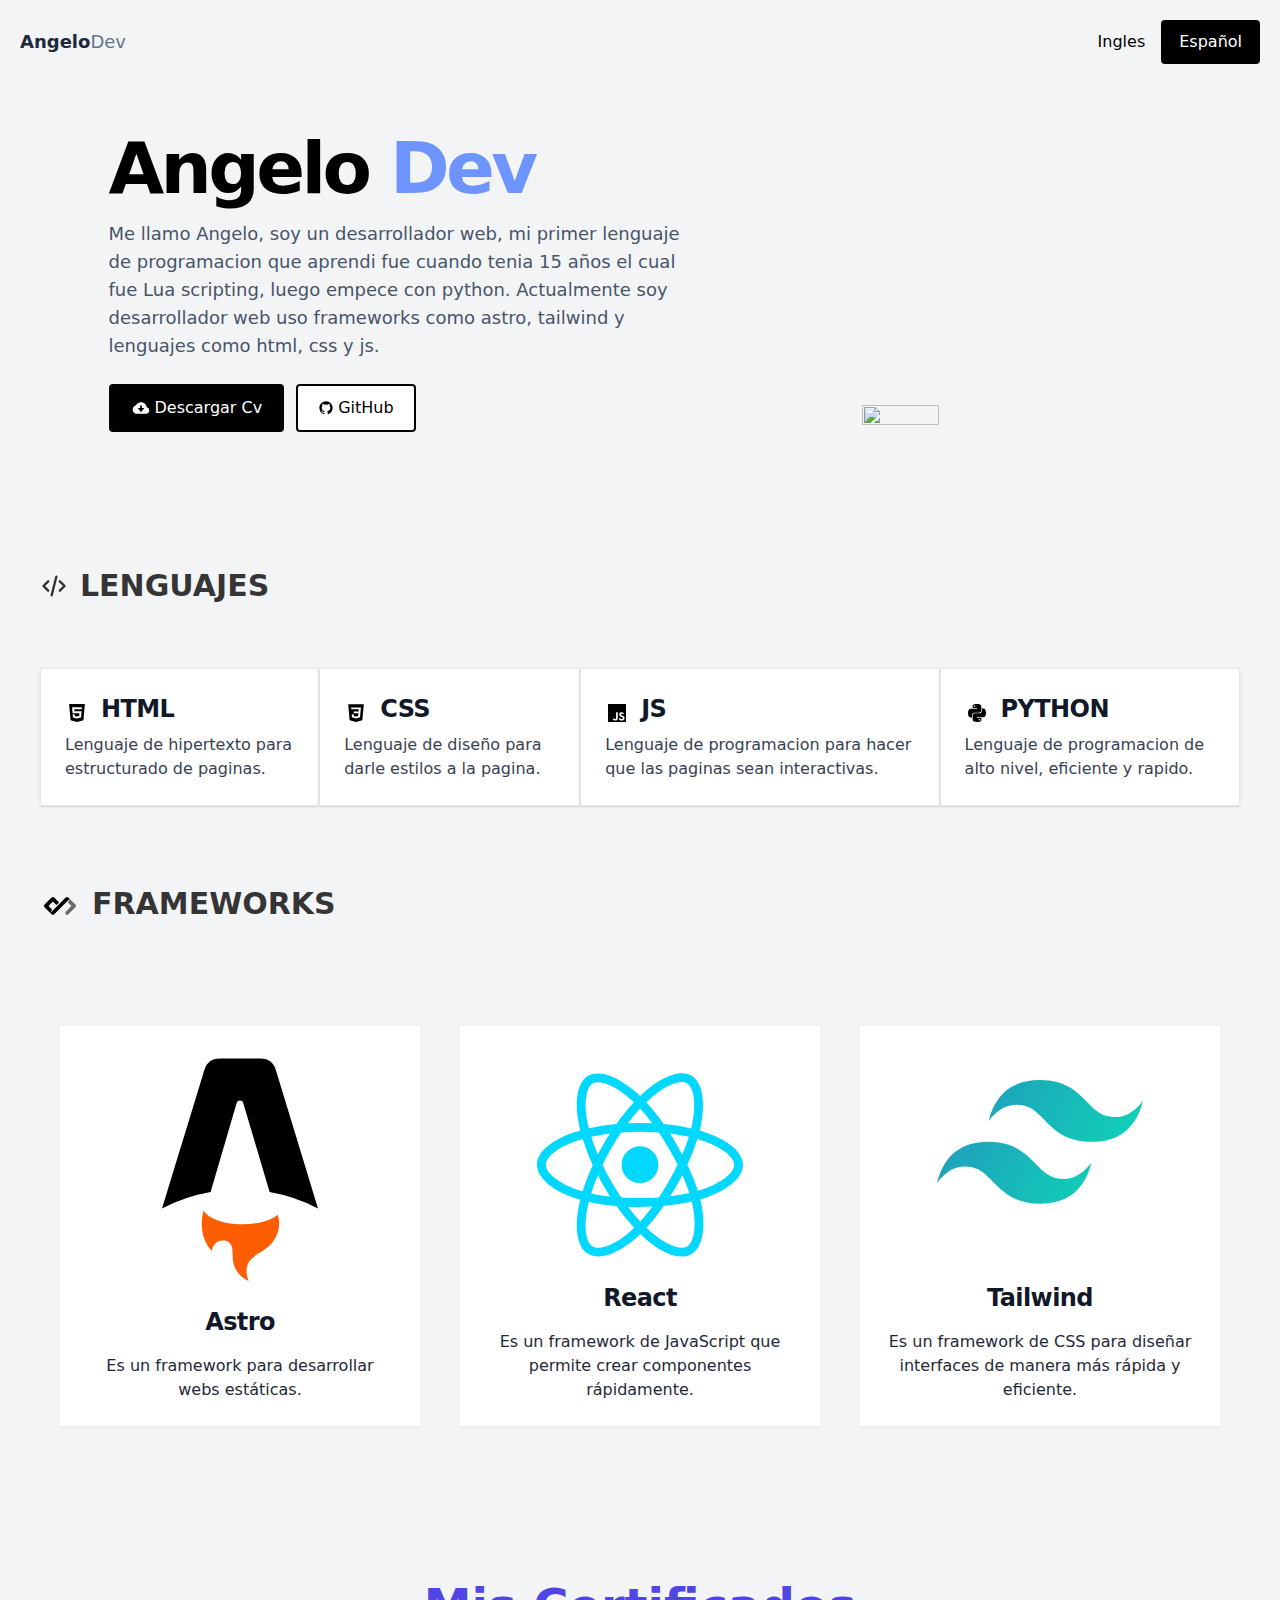
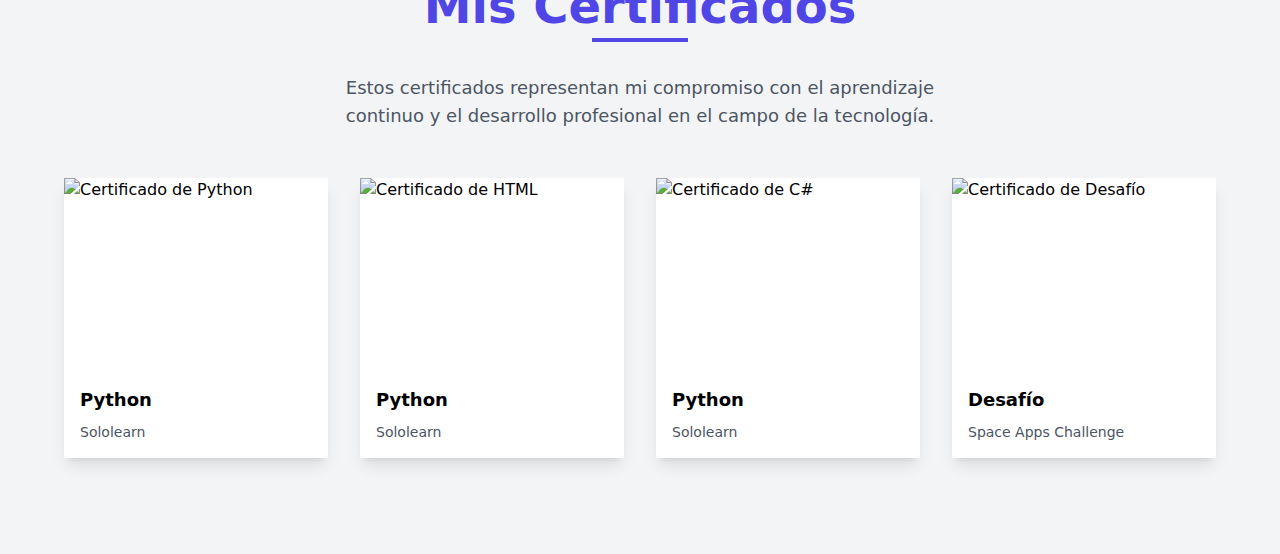
==== index.html @ e4d15ff6 "fix h2" ====
<!DOCTYPE html><html lang="en"> <head><meta charset="UTF-8"><meta name="description" content="Portafolio Angelo dev"><meta name="viewport" content="width=device-width"><link rel="icon" type="image/svg+xml" href="/favicon.svg"><meta name="generator" content="Astro v4.16.13"><title>zzz_angelo</title><link rel="stylesheet" href="/_astro/en.Bie9b49S.css">
<style>h1[data-astro-cid-hfvnk6gg] strong[data-astro-cid-hfvnk6gg]{color:#6e95ff}
</style><script type="module" src="/_astro/hoisted.DKWIymoB.js"></script></head> <body>  <div class="max-w-screen-xl mx-auto px-5"> <header class="flex flex-col lg:flex-row justify-between items-center my-5"> <div class="flex w-full lg:w-auto items-center justify-between"> <a href="/" class="text-lg"> <span class="font-bold text-slate-800">Angelo</span><span class="text-slate-500">Dev</span> </a> <div class="block lg:hidden"> <button id="menu-toggle" aria-label="Toggle Menu"> <svg fill="currentColor" class="w-4 h-4 text-gray-800" width="24" height="24" viewBox="0 0 24 24" xmlns="https://www.w3.org/2000/svg"> <title>Toggle Menu</title> <path class="close-icon hidden" fill-rule="evenodd" clip-rule="evenodd" d="M18.278 16.864a1 1 0 01-1.414 1.414l-4.829-4.828-4.828 4.828a1 1 0 01-1.414-1.414l4.828-4.829-4.828-4.828a1 1 0 011.414-1.414l4.829 4.828 4.828-4.828a1 1 0 111.414 1.414l-4.828 4.829 4.828 4.828z"></path> <path class="open-icon" fill-rule="evenodd" d="M4 5h16a1 1 0 010 2H4a1 1 0 110-2zm0 6h16a1 1 0 010 2H4a1 1 0 010-2zm0 6h16a1 1 0 010 2H4a1 1 0 010-2z"></path> </svg> </button> </div> </div> <div> <div class="hidden lg:flex items-center gap-4"> <a href="/en">Ingles</a> <a href="/" class="rounded text-center transition focus-visible:ring-2 ring-offset-2 ring-gray-200 px-4 py-2 bg-black text-white hover:bg-gray-800 border-2 border-transparent">Español
</a> </div></div> </header> <!-- Menú lateral para móvil --> <div id="sidebar" class="fixed inset-y-0 left-0 w-64 bg-white shadow-lg transform -translate-x-full transition-transform duration-300 ease-in-out lg:hidden"> <div id="sidebar-menu" class="flex flex-col items-center p-4 mt-4 space-y-2"> <!-- Los elementos del menú se generarán dinámicamente aquí --> </div> </div> </div>  <div class="max-w-screen-xl mx-auto px-5" data-astro-cid-hfvnk6gg> <main class="flex flex-wrap justify-around lg:grid-cols-2 place-items-end pt-16 pb-8 md:pt-12 md:pb-24" data-astro-cid-hfvnk6gg> <div data-astro-cid-hfvnk6gg> <h1 class="text-5xl lg:text-6xl xl:text-7xl font-bold lg:tracking-tight xl:tracking-tighter" data-astro-cid-hfvnk6gg>
Angelo <strong data-astro-cid-hfvnk6gg>Dev</strong> </h1> <p class="text-lg mt-4 text-slate-600 max-w-xl" data-astro-cid-hfvnk6gg>
Me llamo Angelo, soy un desarrollador web, mi primer lenguaje
                de programacion que aprendi fue cuando tenia 15 años el cual fue
                Lua scripting, luego empece con python. Actualmente soy desarrollador web uso frameworks como astro, tailwind y lenguajes como html, css y js.
</p> <div class="mt-6 flex flex-col sm:flex-row gap-3" data-astro-cid-hfvnk6gg> <a href="#" target="_blank" rel="noopener" class="rounded text-center transition focus-visible:ring-2 ring-offset-2 ring-gray-200 px-5 py-2.5 bg-black text-white hover:bg-gray-800 border-2 border-transparent flex gap-1 items-center justify-center" data-astro-cid-hfvnk6gg> <svg width="1em" height="1em" viewBox="0 0 24 24" class="text-white w-5 h-5" data-icon="bx:bxs-cloud-download" data-astro-cid-hfvnk6gg> <symbol id="ai:bx:bxs-cloud-download" data-astro-cid-hfvnk6gg><path d="M18.944 11.112C18.507 7.67 15.56 5 12 5C9.244 5 6.85 6.61 5.757 9.149C3.609 9.792 2 11.82 2 14c0 2.657 2.089 4.815 4.708 4.971V19H17.99v-.003L18 19c2.206 0 4-1.794 4-4a4.008 4.008 0 0 0-3.056-3.888zM8 12h3V9h2v3h3l-4 5l-4-5z" fill="currentColor" data-astro-cid-hfvnk6gg></path></symbol><use xlink:href="#ai:bx:bxs-cloud-download" data-astro-cid-hfvnk6gg></use> </svg>
Descargar Cv
</a> <a href="https://github.com/zzzangelo-Y" rel="noopener" target="_blank" class="rounded text-center transition focus-visible:ring-2 ring-offset-2 ring-gray-200 px-5 py-2.5 bg-white border-2 border-black hover:bg-gray-100 text-black flex gap-1 items-center justify-center" data-astro-cid-hfvnk6gg> <svg width="1em" height="1em" viewBox="0 0 24 24" class="text-black w-4 h-4" data-icon="bx:bxl-github" data-astro-cid-hfvnk6gg> <symbol id="ai:bx:bxl-github" data-astro-cid-hfvnk6gg><path fill-rule="evenodd" clip-rule="evenodd" d="M12.026 2c-5.509 0-9.974 4.465-9.974 9.974c0 4.406 2.857 8.145 6.821 9.465c.499.09.679-.217.679-.481c0-.237-.008-.865-.011-1.696c-2.775.602-3.361-1.338-3.361-1.338c-.452-1.152-1.107-1.459-1.107-1.459c-.905-.619.069-.605.069-.605c1.002.07 1.527 1.028 1.527 1.028c.89 1.524 2.336 1.084 2.902.829c.091-.645.351-1.085.635-1.334c-2.214-.251-4.542-1.107-4.542-4.93c0-1.087.389-1.979 1.024-2.675c-.101-.253-.446-1.268.099-2.64c0 0 .837-.269 2.742 1.021a9.582 9.582 0 0 1 2.496-.336a9.554 9.554 0 0 1 2.496.336c1.906-1.291 2.742-1.021 2.742-1.021c.545 1.372.203 2.387.099 2.64c.64.696 1.024 1.587 1.024 2.675c0 3.833-2.33 4.675-4.552 4.922c.355.308.675.916.675 1.846c0 1.334-.012 2.41-.012 2.737c0 .267.178.577.687.479C19.146 20.115 22 16.379 22 11.974C22 6.465 17.535 2 12.026 2z" fill="currentColor" data-astro-cid-hfvnk6gg></path></symbol><use xlink:href="#ai:bx:bxl-github" data-astro-cid-hfvnk6gg></use> </svg>
GitHub
</a> </div> </div> <img class=" w-1/4 h-1/4 max-sm:w-auto max-md:w-auto" src="https://zzzangelo-y.github.io/imagenes/programador.png" alt=""> </main> </div> <div class="flex flex-col max-sm:text-center"> <h2 class="flex m-10 max-sm:m-9 items-center mb-6 text-3xl font-semibold gap-x-3 text-black/80 dark:text-white undefined"> <svg class="size-7" xmlns="http://www.w3.org/2000/svg" width="24" height="24" viewBox="0 0 24 24" stroke-width="2" stroke="currentColor" fill="none" stroke-linecap="round" stroke-linejoin="round"><path stroke="none" d="M0 0h24v24H0z" fill="none"></path><path d="M7 8l-4 4l4 4"></path><path d="M17 8l4 4l-4 4"></path><path d="M14 4l-4 16"></path></svg>
LENGUAJES
</h2> <div class="flex m-10 max-sm:flex-col"> <div class="block max-w-md p-6 bg-white border border-gray-200 rounded-lg shadow hover:bg-gray-100 dark:bg-gray-800 dark:border-gray-700 dark:hover:bg-gray-700"> <div class="flex items-center gap-3 max-sm:justify-center max-sm:gap-0"> <svg xmlns="http://www.w3.org/2000/svg" width="24" height="24" viewBox="0 0 24 24" style="fill: rgba(0, 0, 0, 1);transform: ;msFilter:;"><path d="M4.136 3.012h15.729l-1.431 16.15-6.451 1.826-6.414-1.826-1.433-16.15zm5.266 7.302-.173-2.035 7.533.002.173-1.963-9.87-.002.522 5.998h6.835l-.243 2.566-2.179.602-2.214-.605-.141-1.58H7.691l.247 3.123L12 17.506l4.028-1.08.558-6.111H9.402v-.001z"></path></svg> <h5 class="mb-2 text-2xl font-bold tracking-tight text-gray-900 dark:text-white">
HTML
</h5> </div> <p class="font-normal text-gray-700 dark:text-gray-400">
Lenguaje de hipertexto para estructurado de paginas.
</p> </div> <div class="block max-w-sm p-6 bg-white border border-gray-200 rounded-lg shadow hover:bg-gray-100 dark:bg-gray-800 dark:border-gray-700 dark:hover:bg-gray-700"> <div class="flex items-center gap-3 max-sm:justify-center max-sm:gap-0"> <svg xmlns="http://www.w3.org/2000/svg" width="24" height="24" viewBox="0 0 24 24" style="fill: rgba(0, 0, 0, 1);transform: ;msFilter:;"><path d="M4.192 3.143h15.615l-1.42 16.034-6.404 1.812-6.369-1.813L4.192 3.143zM16.9 6.424l-9.8-.002.158 1.949 7.529.002-.189 2.02H9.66l.179 1.913h4.597l-.272 2.62-2.164.598-2.197-.603-.141-1.569h-1.94l.216 2.867L12 17.484l3.995-1.137.905-9.923z"></path></svg> <h5 class="mb-2 text-2xl font-bold tracking-tight text-gray-900 dark:text-white">
CSS
</h5> </div> <p class="font-normal text-gray-700 dark:text-gray-400">
Lenguaje de diseño para darle estilos a la pagina.
</p> </div> <div class="block max-w-sm p-6 bg-white border border-gray-200 rounded-lg shadow hover:bg-gray-100 dark:bg-gray-800 dark:border-gray-700 dark:hover:bg-gray-700"> <div class="flex items-center gap-3 max-sm:justify-center max-sm:gap-0"> <svg xmlns="http://www.w3.org/2000/svg" width="24" height="24" viewBox="0 0 24 24" style="fill: rgba(0, 0, 0, 1);transform: ;msFilter:;"><path d="M3 3h18v18H3V3zm16.525 13.707c-.131-.821-.666-1.511-2.252-2.155-.552-.259-1.165-.438-1.349-.854-.068-.248-.078-.382-.034-.529.113-.484.687-.629 1.137-.495.293.09.563.315.732.676.775-.507.775-.507 1.316-.844-.203-.314-.304-.451-.439-.586-.473-.528-1.103-.798-2.126-.775l-.528.067c-.507.124-.991.395-1.283.754-.855.968-.608 2.655.427 3.354 1.023.765 2.521.933 2.712 1.653.18.878-.652 1.159-1.475 1.058-.607-.136-.945-.439-1.316-1.002l-1.372.788c.157.359.337.517.607.832 1.305 1.316 4.568 1.249 5.153-.754.021-.067.18-.528.056-1.237l.034.049zm-6.737-5.434h-1.686c0 1.453-.007 2.898-.007 4.354 0 .924.047 1.772-.104 2.033-.247.517-.886.451-1.175.359-.297-.146-.448-.349-.623-.641-.047-.078-.082-.146-.095-.146l-1.368.844c.229.473.563.879.994 1.137.641.383 1.502.507 2.404.305.588-.17 1.095-.519 1.358-1.059.384-.697.302-1.553.299-2.509.008-1.541 0-3.083 0-4.635l.003-.042z"></path></svg> <h5 class="mb-2 text-2xl font-bold tracking-tight text-gray-900 dark:text-white">
JS
</h5> </div> <p class="font-normal text-gray-700 dark:text-gray-400">
Lenguaje de programacion para hacer que las paginas sean
                interactivas.
</p> </div> <div class="block max-w-sm p-6 bg-white border border-gray-200 rounded-lg shadow hover:bg-gray-100 dark:bg-gray-800 dark:border-gray-700 dark:hover:bg-gray-700"> <div class="flex items-center gap-3 max-sm:justify-center max-sm:gap-0"> <svg xmlns="http://www.w3.org/2000/svg" width="24" height="24" viewBox="0 0 24 24" style="fill: rgba(0, 0, 0, 1);transform: ;msFilter:;"><path d="M9.585 11.692h4.328s2.432.039 2.432-2.35V5.391S16.714 3 11.936 3C7.362 3 7.647 4.983 7.647 4.983l.006 2.055h4.363v.617H5.92s-2.927-.332-2.927 4.282 2.555 4.45 2.555 4.45h1.524v-2.141s-.083-2.554 2.513-2.554zm-.056-5.74a.784.784 0 1 1 0-1.57.784.784 0 1 1 0 1.57z"></path><path d="M18.452 7.532h-1.524v2.141s.083 2.554-2.513 2.554h-4.328s-2.432-.04-2.432 2.35v3.951s-.369 2.391 4.409 2.391c4.573 0 4.288-1.983 4.288-1.983l-.006-2.054h-4.363v-.617h6.097s2.927.332 2.927-4.282-2.555-4.451-2.555-4.451zm-3.981 10.436a.784.784 0 1 1 0 1.57.784.784 0 1 1 0-1.57z"></path></svg> <h5 class="mb-2 text-2xl font-bold tracking-tight text-gray-900 dark:text-white">
PYTHON
</h5> </div> <p class="font-normal text-gray-700 dark:text-gray-400">
Lenguaje de programacion de alto nivel, eficiente y rapido.
</p> </div> </div> </div> <h2 class="flex m-10 max-sm:m-3 text-3xl font-semibold gap-x-3 text-black/80 dark:text-white undefined"> <svg xmlns="http://www.w3.org/2000/svg" width="40" height="40" viewBox="0 0 40 40"><g fill="#000" fill-rule="evenodd"><path d="m31.48 19.944-3.533-3.533 1.765-3.531 5.74 5.74a1.873 1.873 0 0 1 0 2.648l-7.065 7.064a1.873 1.873 0 0 1-2.648-2.648l5.74-5.74Z" opacity=".56"></path><path d="M25.74 11.548a1.873 1.873 0 0 1 2.649 0l1.324 1.325-15.452 15.452a1.873 1.873 0 0 1-2.649 0l-1.324-1.324L25.74 11.548Zm-6.622 4.857-2.65 2.649-3.532-3.533-4.415 4.416 3.532 3.532-1.765 3.532-5.74-5.74a1.873 1.873 0 0 1 0-2.648l7.064-7.064a1.873 1.873 0 0 1 2.65 0l4.856 4.856Z"></path></g></svg>
FRAMEWORKS
</h2> <div class="flex p-10 max-sm:flex-col max-sm:w-full items-center"> <article class="flex flex-col items-center justify-between p-6 m-5 bg-white rounded-lg shadow-sm h-[400px] w-full"> <div class="flex items-center justify-center h-68"> <!-- Fixed height container for SVG --> <a href="/01-inicio" class="group hover:scale-110 transition duration-300"> <svg viewBox="0 0 256 366" xmlns="http://www.w3.org/2000/svg" width="156" height="240" preserveAspectRatio="xMidYMid"><path fill="#000" d="M182.022 9.147c2.982 3.702 4.502 8.697 7.543 18.687L256 246.074a276.467 276.467 0 0 0-79.426-26.891L133.318 73.008a5.63 5.63 0 0 0-10.802.017L79.784 219.11A276.453 276.453 0 0 0 0 246.04L66.76 27.783c3.051-9.972 4.577-14.959 7.559-18.654a24.541 24.541 0 0 1 9.946-7.358C88.67 0 93.885 0 104.314 0h47.683c10.443 0 15.664 0 20.074 1.774a24.545 24.545 0 0 1 9.95 7.373Z"></path><path fill="#FF5D01" d="M189.972 256.46c-10.952 9.364-32.812 15.751-57.992 15.751-30.904 0-56.807-9.621-63.68-22.56-2.458 7.415-3.009 15.903-3.009 21.324 0 0-1.619 26.623 16.898 45.14 0-9.615 7.795-17.41 17.41-17.41 16.48 0 16.46 14.378 16.446 26.043l-.001 1.041c0 17.705 10.82 32.883 26.21 39.28a35.685 35.685 0 0 1-3.588-15.647c0-16.886 9.913-23.173 21.435-30.48 9.167-5.814 19.353-12.274 26.372-25.232a47.588 47.588 0 0 0 5.742-22.735c0-5.06-.786-9.938-2.243-14.516Z"></path></svg> </a> </div> <div class="w-full text-center space-y-4"> <!-- Text content with consistent spacing --> <h2 class="text-2xl font-bold tracking-tight text-gray-900"> <a href="/01-inicio" class="hover:text-sky-500 transition duration-300"> Astro </a> </h2> <p class="text-base font-light text-gray-800 line-clamp-3"> <!-- Limit lines of text --> Es un framework para desarrollar webs estáticas. </p> </div> </article> <article class="flex flex-col items-center justify-between p-6 m-5 bg-white rounded-lg shadow-sm h-[400px] w-full"> <div class="flex items-center justify-center h-68"> <!-- Fixed height container for SVG --> <a href="/01-inicio" class="group hover:scale-110 transition duration-300"> <svg viewBox="0 0 256 228" width="206" height="230" xmlns="http://www.w3.org/2000/svg" preserveAspectRatio="xMidYMid"><path d="M210.483 73.824a171.49 171.49 0 0 0-8.24-2.597c.465-1.9.893-3.777 1.273-5.621 6.238-30.281 2.16-54.676-11.769-62.708-13.355-7.7-35.196.329-57.254 19.526a171.23 171.23 0 0 0-6.375 5.848 155.866 155.866 0 0 0-4.241-3.917C100.759 3.829 77.587-4.822 63.673 3.233 50.33 10.957 46.379 33.89 51.995 62.588a170.974 170.974 0 0 0 1.892 8.48c-3.28.932-6.445 1.924-9.474 2.98C17.309 83.498 0 98.307 0 113.668c0 15.865 18.582 31.778 46.812 41.427a145.52 145.52 0 0 0 6.921 2.165 167.467 167.467 0 0 0-2.01 9.138c-5.354 28.2-1.173 50.591 12.134 58.266 13.744 7.926 36.812-.22 59.273-19.855a145.567 145.567 0 0 0 5.342-4.923 168.064 168.064 0 0 0 6.92 6.314c21.758 18.722 43.246 26.282 56.54 18.586 13.731-7.949 18.194-32.003 12.4-61.268a145.016 145.016 0 0 0-1.535-6.842c1.62-.48 3.21-.974 4.76-1.488 29.348-9.723 48.443-25.443 48.443-41.52 0-15.417-17.868-30.326-45.517-39.844Zm-6.365 70.984c-1.4.463-2.836.91-4.3 1.345-3.24-10.257-7.612-21.163-12.963-32.432 5.106-11 9.31-21.767 12.459-31.957 2.619.758 5.16 1.557 7.61 2.4 23.69 8.156 38.14 20.213 38.14 29.504 0 9.896-15.606 22.743-40.946 31.14Zm-10.514 20.834c2.562 12.94 2.927 24.64 1.23 33.787-1.524 8.219-4.59 13.698-8.382 15.893-8.067 4.67-25.32-1.4-43.927-17.412a156.726 156.726 0 0 1-6.437-5.87c7.214-7.889 14.423-17.06 21.459-27.246 12.376-1.098 24.068-2.894 34.671-5.345.522 2.107.986 4.173 1.386 6.193ZM87.276 214.515c-7.882 2.783-14.16 2.863-17.955.675-8.075-4.657-11.432-22.636-6.853-46.752a156.923 156.923 0 0 1 1.869-8.499c10.486 2.32 22.093 3.988 34.498 4.994 7.084 9.967 14.501 19.128 21.976 27.15a134.668 134.668 0 0 1-4.877 4.492c-9.933 8.682-19.886 14.842-28.658 17.94ZM50.35 144.747c-12.483-4.267-22.792-9.812-29.858-15.863-6.35-5.437-9.555-10.836-9.555-15.216 0-9.322 13.897-21.212 37.076-29.293 2.813-.98 5.757-1.905 8.812-2.773 3.204 10.42 7.406 21.315 12.477 32.332-5.137 11.18-9.399 22.249-12.634 32.792a134.718 134.718 0 0 1-6.318-1.979Zm12.378-84.26c-4.811-24.587-1.616-43.134 6.425-47.789 8.564-4.958 27.502 2.111 47.463 19.835a144.318 144.318 0 0 1 3.841 3.545c-7.438 7.987-14.787 17.08-21.808 26.988-12.04 1.116-23.565 2.908-34.161 5.309a160.342 160.342 0 0 1-1.76-7.887Zm110.427 27.268a347.8 347.8 0 0 0-7.785-12.803c8.168 1.033 15.994 2.404 23.343 4.08-2.206 7.072-4.956 14.465-8.193 22.045a381.151 381.151 0 0 0-7.365-13.322Zm-45.032-43.861c5.044 5.465 10.096 11.566 15.065 18.186a322.04 322.04 0 0 0-30.257-.006c4.974-6.559 10.069-12.652 15.192-18.18ZM82.802 87.83a323.167 323.167 0 0 0-7.227 13.238c-3.184-7.553-5.909-14.98-8.134-22.152 7.304-1.634 15.093-2.97 23.209-3.984a321.524 321.524 0 0 0-7.848 12.897Zm8.081 65.352c-8.385-.936-16.291-2.203-23.593-3.793 2.26-7.3 5.045-14.885 8.298-22.6a321.187 321.187 0 0 0 7.257 13.246c2.594 4.48 5.28 8.868 8.038 13.147Zm37.542 31.03c-5.184-5.592-10.354-11.779-15.403-18.433 4.902.192 9.899.29 14.978.29 5.218 0 10.376-.117 15.453-.343-4.985 6.774-10.018 12.97-15.028 18.486Zm52.198-57.817c3.422 7.8 6.306 15.345 8.596 22.52-7.422 1.694-15.436 3.058-23.88 4.071a382.417 382.417 0 0 0 7.859-13.026 347.403 347.403 0 0 0 7.425-13.565Zm-16.898 8.101a358.557 358.557 0 0 1-12.281 19.815 329.4 329.4 0 0 1-23.444.823c-7.967 0-15.716-.248-23.178-.732a310.202 310.202 0 0 1-12.513-19.846h.001a307.41 307.41 0 0 1-10.923-20.627 310.278 310.278 0 0 1 10.89-20.637l-.001.001a307.318 307.318 0 0 1 12.413-19.761c7.613-.576 15.42-.876 23.31-.876H128c7.926 0 15.743.303 23.354.883a329.357 329.357 0 0 1 12.335 19.695 358.489 358.489 0 0 1 11.036 20.54 329.472 329.472 0 0 1-11 20.722Zm22.56-122.124c8.572 4.944 11.906 24.881 6.52 51.026-.344 1.668-.73 3.367-1.15 5.09-10.622-2.452-22.155-4.275-34.23-5.408-7.034-10.017-14.323-19.124-21.64-27.008a160.789 160.789 0 0 1 5.888-5.4c18.9-16.447 36.564-22.941 44.612-18.3ZM128 90.808c12.625 0 22.86 10.235 22.86 22.86s-10.235 22.86-22.86 22.86-22.86-10.235-22.86-22.86 10.235-22.86 22.86-22.86Z" fill="#00D8FF"></path></svg> </a> </div> <div class="w-full text-center space-y-4"> <!-- Text content with consistent spacing --> <h2 class="text-2xl font-bold tracking-tight text-gray-900"> <a href="/01-inicio" class="hover:text-sky-500 transition duration-300"> React </a> </h2> <p class="text-base font-light text-gray-800 line-clamp-3"> <!-- Limit lines of text --> Es un framework de JavaScript que permite crear componentes rápidamente. </p> </div> </article> <article class="flex flex-col items-center justify-between p-6 m-5 bg-white rounded-lg shadow-sm h-[400px] w-full"> <div class="flex items-center justify-center h-68"> <!-- Fixed height container for SVG --> <a href="/01-inicio" class="group hover:scale-110 transition duration-300"> <svg viewBox="0 0 256 154" width="206" height="184" xmlns="http://www.w3.org/2000/svg" preserveAspectRatio="xMidYMid"> <defs><linearGradient x1="-2.778%" y1="32%" x2="100%" y2="67.556%" id="gradient"> <stop stop-color="#2298BD" offset="0%"></stop> <stop stop-color="#0ED7B5" offset="100%"></stop> </linearGradient></defs> <path d="M128 0C93.867 0 72.533 17.067 64 51.2 76.8 34.133 91.733 27.733 108.8 32c9.737 2.434 16.697 9.499 24.401 17.318C145.751 62.057 160.275 76.8 192 76.8c34.133 0 55.467-17.067 64-51.2-12.8 17.067-27.733 23.467-44.8 19.2-9.737-2.434-16.697-9.499-24.401-17.318C174.249 14.743 159.725 0 128 0ZM64 76.8C29.867 76.8 8.533 93.867 0 128c12.8-17.067 27.733-23.467 44.8-19.2 9.737 2.434 16.697 9.499 24.401 17.318C81.751 138.857 96.275 153.6 128 153.6c34.133 0 55.467-17.067 64-51.2-12.8 17.067-27.733 23.467-44.8 19.2-9.737-2.434-16.697-9.499-24.401-17.318C110.249 91.543 95.725 76.8 64 76.8Z" fill="url(#gradient)"></path></svg> </a> </div> <div class="w-full text-center space-y-4"> <!-- Text content with consistent spacing --> <h2 class="text-2xl font-bold tracking-tight text-gray-900"> <a href="/01-inicio" class="hover:text-sky-500 transition duration-300"> Tailwind </a> </h2> <p class="text-base font-light text-gray-800 line-clamp-3"> <!-- Limit lines of text --> Es un framework de CSS para diseñar interfaces de manera más rápida y eficiente. </p> </div> </article> </div> <html lang="es"> <head><meta charset="UTF-8"><meta name="viewport" content="width=device-width, initial-scale=1.0"><title>Mis Certificados</title></head> <body class="bg-gray-100"> <section class="py-16 md:py-24" id="portfolio"> <div class="container mx-auto px-4"> <h2 class="text-center font-bold text-4xl text-indigo-600 sm:text-5xl mb-2">
Mis Certificados
</h2> <div class="w-24 h-1 bg-indigo-600 mx-auto mb-8"></div> <p class="text-center text-lg text-gray-600 max-w-2xl mx-auto mb-12">
Estos certificados representan mi compromiso con el aprendizaje continuo y el desarrollo profesional en el campo de la tecnología.
</p> <div class="grid grid-cols-1 sm:grid-cols-2 lg:grid-cols-4 gap-8 max-w-6xl mx-auto"> <div class="bg-white rounded-lg shadow-lg overflow-hidden transform transition duration-300 hover:scale-105 hover:shadow-xl"> <img src="https://api2.sololearn.com/v2/certificates/CC-PS8RVV33/image/png" class="w-full h-48 object-cover" alt="Certificado de Python"> <div class="p-4"> <h3 class="font-semibold text-lg mb-2">Python</h3> <p class="text-gray-600 text-sm">Sololearn</p> </div> </div> <div class="bg-white rounded-lg shadow-lg overflow-hidden transform transition duration-300 hover:scale-105 hover:shadow-xl"> <img src="https://api2.sololearn.com/v2/certificates/CC-HWNMALXX/image/png" class="w-full h-48 object-cover" alt="Certificado de HTML"> <div class="p-4"> <h3 class="font-semibold text-lg mb-2">Python</h3> <p class="text-gray-600 text-sm">Sololearn</p> </div> </div> <div class="bg-white rounded-lg shadow-lg overflow-hidden transform transition duration-300 hover:scale-105 hover:shadow-xl"> <img src="https://api2.sololearn.com/v2/certificates/CC-CSPEIE5J/image/png" class="w-full h-48 object-cover" alt="Certificado de C#"> <div class="p-4"> <h3 class="font-semibold text-lg mb-2">Python</h3> <p class="text-gray-600 text-sm">Sololearn</p> </div> </div> <div class="bg-white rounded-lg shadow-lg overflow-hidden transform transition duration-300 hover:scale-105 hover:shadow-xl"> <img src="https://zzzangelo-y.github.io/imagenes/desafio.jpg" class="w-full h-48 object-cover" alt="Certificado de Desafío"> <div class="p-4"> <h3 class="font-semibold text-lg mb-2">Desafío</h3> <p class="text-gray-600 text-sm">Space Apps Challenge</p> </div> </div> </div> </div> </section> </body></html>  </body></html>
---- _astro/en.Bie9b49S.css ----
*,:before,:after{--tw-border-spacing-x: 0;--tw-border-spacing-y: 0;--tw-translate-x: 0;--tw-translate-y: 0;--tw-rotate: 0;--tw-skew-x: 0;--tw-skew-y: 0;--tw-scale-x: 1;--tw-scale-y: 1;--tw-pan-x: ;--tw-pan-y: ;--tw-pinch-zoom: ;--tw-scroll-snap-strictness: proximity;--tw-gradient-from-position: ;--tw-gradient-via-position: ;--tw-gradient-to-position: ;--tw-ordinal: ;--tw-slashed-zero: ;--tw-numeric-figure: ;--tw-numeric-spacing: ;--tw-numeric-fraction: ;--tw-ring-inset: ;--tw-ring-offset-width: 0px;--tw-ring-offset-color: #fff;--tw-ring-color: rgb(59 130 246 / .5);--tw-ring-offset-shadow: 0 0 #0000;--tw-ring-shadow: 0 0 #0000;--tw-shadow: 0 0 #0000;--tw-shadow-colored: 0 0 #0000;--tw-blur: ;--tw-brightness: ;--tw-contrast: ;--tw-grayscale: ;--tw-hue-rotate: ;--tw-invert: ;--tw-saturate: ;--tw-sepia: ;--tw-drop-shadow: ;--tw-backdrop-blur: ;--tw-backdrop-brightness: ;--tw-backdrop-contrast: ;--tw-backdrop-grayscale: ;--tw-backdrop-hue-rotate: ;--tw-backdrop-invert: ;--tw-backdrop-opacity: ;--tw-backdrop-saturate: ;--tw-backdrop-sepia: ;--tw-contain-size: ;--tw-contain-layout: ;--tw-contain-paint: ;--tw-contain-style: }::backdrop{--tw-border-spacing-x: 0;--tw-border-spacing-y: 0;--tw-translate-x: 0;--tw-translate-y: 0;--tw-rotate: 0;--tw-skew-x: 0;--tw-skew-y: 0;--tw-scale-x: 1;--tw-scale-y: 1;--tw-pan-x: ;--tw-pan-y: ;--tw-pinch-zoom: ;--tw-scroll-snap-strictness: proximity;--tw-gradient-from-position: ;--tw-gradient-via-position: ;--tw-gradient-to-position: ;--tw-ordinal: ;--tw-slashed-zero: ;--tw-numeric-figure: ;--tw-numeric-spacing: ;--tw-numeric-fraction: ;--tw-ring-inset: ;--tw-ring-offset-width: 0px;--tw-ring-offset-color: #fff;--tw-ring-color: rgb(59 130 246 / .5);--tw-ring-offset-shadow: 0 0 #0000;--tw-ring-shadow: 0 0 #0000;--tw-shadow: 0 0 #0000;--tw-shadow-colored: 0 0 #0000;--tw-blur: ;--tw-brightness: ;--tw-contrast: ;--tw-grayscale: ;--tw-hue-rotate: ;--tw-invert: ;--tw-saturate: ;--tw-sepia: ;--tw-drop-shadow: ;--tw-backdrop-blur: ;--tw-backdrop-brightness: ;--tw-backdrop-contrast: ;--tw-backdrop-grayscale: ;--tw-backdrop-hue-rotate: ;--tw-backdrop-invert: ;--tw-backdrop-opacity: ;--tw-backdrop-saturate: ;--tw-backdrop-sepia: ;--tw-contain-size: ;--tw-contain-layout: ;--tw-contain-paint: ;--tw-contain-style: }*,:before,:after{box-sizing:border-box;border-width:0;border-style:solid;border-color:#e5e7eb}:before,:after{--tw-content: ""}html,:host{line-height:1.5;-webkit-text-size-adjust:100%;-moz-tab-size:4;-o-tab-size:4;tab-size:4;font-family:ui-sans-serif,system-ui,sans-serif,"Apple Color Emoji","Segoe UI Emoji",Segoe UI Symbol,"Noto Color Emoji";font-feature-settings:normal;font-variation-settings:normal;-webkit-tap-highlight-color:transparent}body{margin:0;line-height:inherit}hr{height:0;color:inherit;border-top-width:1px}abbr:where([title]){-webkit-text-decoration:underline dotted;text-decoration:underline dotted}h1,h2,h3,h4,h5,h6{font-size:inherit;font-weight:inherit}a{color:inherit;text-decoration:inherit}b,strong{font-weight:bolder}code,kbd,samp,pre{font-family:ui-monospace,SFMono-Regular,Menlo,Monaco,Consolas,Liberation Mono,Courier New,monospace;font-feature-settings:normal;font-variation-settings:normal;font-size:1em}small{font-size:80%}sub,sup{font-size:75%;line-height:0;position:relative;vertical-align:baseline}sub{bottom:-.25em}sup{top:-.5em}table{text-indent:0;border-color:inherit;border-collapse:collapse}button,input,optgroup,select,textarea{font-family:inherit;font-feature-settings:inherit;font-variation-settings:inherit;font-size:100%;font-weight:inherit;line-height:inherit;letter-spacing:inherit;color:inherit;margin:0;padding:0}button,select{text-transform:none}button,input:where([type=button]),input:where([type=reset]),input:where([type=submit]){-webkit-appearance:button;background-color:transparent;background-image:none}:-moz-focusring{outline:auto}:-moz-ui-invalid{box-shadow:none}progress{vertical-align:baseline}::-webkit-inner-spin-button,::-webkit-outer-spin-button{height:auto}[type=search]{-webkit-appearance:textfield;outline-offset:-2px}::-webkit-search-decoration{-webkit-appearance:none}::-webkit-file-upload-button{-webkit-appearance:button;font:inherit}summary{display:list-item}blockquote,dl,dd,h1,h2,h3,h4,h5,h6,hr,figure,p,pre{margin:0}fieldset{margin:0;padding:0}legend{padding:0}ol,ul,menu{list-style:none;margin:0;padding:0}dialog{padding:0}textarea{resize:vertical}input::-moz-placeholder,textarea::-moz-placeholder{opacity:1;color:#9ca3af}input::placeholder,textarea::placeholder{opacity:1;color:#9ca3af}button,[role=button]{cursor:pointer}:disabled{cursor:default}img,svg,video,canvas,audio,iframe,embed,object{display:block;vertical-align:middle}img,video{max-width:100%;height:auto}[hidden]{display:none}.container{width:100%}@media (min-width: 640px){.container{max-width:640px}}@media (min-width: 768px){.container{max-width:768px}}@media (min-width: 1024px){.container{max-width:1024px}}@media (min-width: 1280px){.container{max-width:1280px}}@media (min-width: 1536px){.container{max-width:1536px}}.static{position:static}.fixed{position:fixed}.inset-y-0{top:0;bottom:0}.left-0{left:0}.m-10{margin:2.5rem}.m-5{margin:1.25rem}.mx-auto{margin-left:auto;margin-right:auto}.my-5{margin-top:1.25rem;margin-bottom:1.25rem}.mb-12{margin-bottom:3rem}.mb-2{margin-bottom:.5rem}.mb-6{margin-bottom:1.5rem}.mb-8{margin-bottom:2rem}.mt-4{margin-top:1rem}.mt-6{margin-top:1.5rem}.line-clamp-3{overflow:hidden;display:-webkit-box;-webkit-box-orient:vertical;-webkit-line-clamp:3}.block{display:block}.flex{display:flex}.grid{display:grid}.hidden{display:none}.size-7{width:1.75rem;height:1.75rem}.h-1{height:.25rem}.h-1\/4{height:25%}.h-4{height:1rem}.h-48{height:12rem}.h-5{height:1.25rem}.h-\[400px\]{height:400px}.w-1\/4{width:25%}.w-24{width:6rem}.w-4{width:1rem}.w-5{width:1.25rem}.w-64{width:16rem}.w-full{width:100%}.max-w-2xl{max-width:42rem}.max-w-52{max-width:13rem}.max-w-6xl{max-width:72rem}.max-w-md{max-width:28rem}.max-w-screen-xl{max-width:1280px}.max-w-sm{max-width:24rem}.max-w-xl{max-width:36rem}.-translate-x-full{--tw-translate-x: -100%;transform:translate(var(--tw-translate-x),var(--tw-translate-y)) rotate(var(--tw-rotate)) skew(var(--tw-skew-x)) skewY(var(--tw-skew-y)) scaleX(var(--tw-scale-x)) scaleY(var(--tw-scale-y))}.transform{transform:translate(var(--tw-translate-x),var(--tw-translate-y)) rotate(var(--tw-rotate)) skew(var(--tw-skew-x)) skewY(var(--tw-skew-y)) scaleX(var(--tw-scale-x)) scaleY(var(--tw-scale-y))}.grid-cols-1{grid-template-columns:repeat(1,minmax(0,1fr))}.flex-col{flex-direction:column}.flex-wrap{flex-wrap:wrap}.place-items-end{place-items:end}.items-center{align-items:center}.justify-center{justify-content:center}.justify-between{justify-content:space-between}.justify-around{justify-content:space-around}.gap-1{gap:.25rem}.gap-3{gap:.75rem}.gap-4{gap:1rem}.gap-8{gap:2rem}.gap-x-3{-moz-column-gap:.75rem;column-gap:.75rem}.space-y-2>:not([hidden])~:not([hidden]){--tw-space-y-reverse: 0;margin-top:calc(.5rem * calc(1 - var(--tw-space-y-reverse)));margin-bottom:calc(.5rem * var(--tw-space-y-reverse))}.space-y-4>:not([hidden])~:not([hidden]){--tw-space-y-reverse: 0;margin-top:calc(1rem * calc(1 - var(--tw-space-y-reverse)));margin-bottom:calc(1rem * var(--tw-space-y-reverse))}.overflow-hidden{overflow:hidden}.rounded{border-radius:.25rem}.rounded-lg{border-radius:var(--radius)}.border{border-width:1px}.border-2{border-width:2px}.border-black{--tw-border-opacity: 1;border-color:rgb(0 0 0 / var(--tw-border-opacity))}.border-gray-200{--tw-border-opacity: 1;border-color:rgb(229 231 235 / var(--tw-border-opacity))}.border-transparent{border-color:transparent}.bg-black{--tw-bg-opacity: 1;background-color:rgb(0 0 0 / var(--tw-bg-opacity))}.bg-gray-100{--tw-bg-opacity: 1;background-color:rgb(243 244 246 / var(--tw-bg-opacity))}.bg-indigo-600{--tw-bg-opacity: 1;background-color:rgb(79 70 229 / var(--tw-bg-opacity))}.bg-white{--tw-bg-opacity: 1;background-color:rgb(255 255 255 / var(--tw-bg-opacity))}.object-cover{-o-object-fit:cover;object-fit:cover}.p-10{padding:2.5rem}.p-4{padding:1rem}.p-6{padding:1.5rem}.px-4{padding-left:1rem;padding-right:1rem}.px-5{padding-left:1.25rem;padding-right:1.25rem}.py-16{padding-top:4rem;padding-bottom:4rem}.py-2{padding-top:.5rem;padding-bottom:.5rem}.py-2\.5{padding-top:.625rem;padding-bottom:.625rem}.pb-8{padding-bottom:2rem}.pt-16{padding-top:4rem}.text-center{text-align:center}.text-2xl{font-size:1.5rem;line-height:2rem}.text-3xl{font-size:1.875rem;line-height:2.25rem}.text-4xl{font-size:2.25rem;line-height:2.5rem}.text-5xl{font-size:3rem;line-height:1}.text-base{font-size:1rem;line-height:1.5rem}.text-lg{font-size:1.125rem;line-height:1.75rem}.text-sm{font-size:.875rem;line-height:1.25rem}.font-bold{font-weight:700}.font-light{font-weight:300}.font-normal{font-weight:400}.font-semibold{font-weight:600}.tracking-tight{letter-spacing:-.025em}.text-black{--tw-text-opacity: 1;color:rgb(0 0 0 / var(--tw-text-opacity))}.text-black\/80{color:#000c}.text-gray-600{--tw-text-opacity: 1;color:rgb(75 85 99 / var(--tw-text-opacity))}.text-gray-700{--tw-text-opacity: 1;color:rgb(55 65 81 / var(--tw-text-opacity))}.text-gray-800{--tw-text-opacity: 1;color:rgb(31 41 55 / var(--tw-text-opacity))}.text-gray-900{--tw-text-opacity: 1;color:rgb(17 24 39 / var(--tw-text-opacity))}.text-indigo-600{--tw-text-opacity: 1;color:rgb(79 70 229 / var(--tw-text-opacity))}.text-slate-500{--tw-text-opacity: 1;color:rgb(100 116 139 / var(--tw-text-opacity))}.text-slate-600{--tw-text-opacity: 1;color:rgb(71 85 105 / var(--tw-text-opacity))}.text-slate-800{--tw-text-opacity: 1;color:rgb(30 41 59 / var(--tw-text-opacity))}.text-white{--tw-text-opacity: 1;color:rgb(255 255 255 / var(--tw-text-opacity))}.shadow{--tw-shadow: 0 1px 3px 0 rgb(0 0 0 / .1), 0 1px 2px -1px rgb(0 0 0 / .1);--tw-shadow-colored: 0 1px 3px 0 var(--tw-shadow-color), 0 1px 2px -1px var(--tw-shadow-color);box-shadow:var(--tw-ring-offset-shadow, 0 0 #0000),var(--tw-ring-shadow, 0 0 #0000),var(--tw-shadow)}.shadow-lg{--tw-shadow: 0 10px 15px -3px rgb(0 0 0 / .1), 0 4px 6px -4px rgb(0 0 0 / .1);--tw-shadow-colored: 0 10px 15px -3px var(--tw-shadow-color), 0 4px 6px -4px var(--tw-shadow-color);box-shadow:var(--tw-ring-offset-shadow, 0 0 #0000),var(--tw-ring-shadow, 0 0 #0000),var(--tw-shadow)}.shadow-sm{--tw-shadow: 0 1px 2px 0 rgb(0 0 0 / .05);--tw-shadow-colored: 0 1px 2px 0 var(--tw-shadow-color);box-shadow:var(--tw-ring-offset-shadow, 0 0 #0000),var(--tw-ring-shadow, 0 0 #0000),var(--tw-shadow)}.ring-gray-200{--tw-ring-opacity: 1;--tw-ring-color: rgb(229 231 235 / var(--tw-ring-opacity))}.ring-offset-2{--tw-ring-offset-width: 2px}.transition{transition-property:color,background-color,border-color,text-decoration-color,fill,stroke,opacity,box-shadow,transform,filter,-webkit-backdrop-filter;transition-property:color,background-color,border-color,text-decoration-color,fill,stroke,opacity,box-shadow,transform,filter,backdrop-filter;transition-property:color,background-color,border-color,text-decoration-color,fill,stroke,opacity,box-shadow,transform,filter,backdrop-filter,-webkit-backdrop-filter;transition-timing-function:cubic-bezier(.4,0,.2,1);transition-duration:.15s}.transition-transform{transition-property:transform;transition-timing-function:cubic-bezier(.4,0,.2,1);transition-duration:.15s}.duration-300{transition-duration:.3s}.ease-in-out{transition-timing-function:cubic-bezier(.4,0,.2,1)}@keyframes enter{0%{opacity:var(--tw-enter-opacity, 1);transform:translate3d(var(--tw-enter-translate-x, 0),var(--tw-enter-translate-y, 0),0) scale3d(var(--tw-enter-scale, 1),var(--tw-enter-scale, 1),var(--tw-enter-scale, 1)) rotate(var(--tw-enter-rotate, 0))}}@keyframes exit{to{opacity:var(--tw-exit-opacity, 1);transform:translate3d(var(--tw-exit-translate-x, 0),var(--tw-exit-translate-y, 0),0) scale3d(var(--tw-exit-scale, 1),var(--tw-exit-scale, 1),var(--tw-exit-scale, 1)) rotate(var(--tw-exit-rotate, 0))}}.duration-300{animation-duration:.3s}.ease-in-out{animation-timing-function:cubic-bezier(.4,0,.2,1)}.hover\:scale-105:hover{--tw-scale-x: 1.05;--tw-scale-y: 1.05;transform:translate(var(--tw-translate-x),var(--tw-translate-y)) rotate(var(--tw-rotate)) skew(var(--tw-skew-x)) skewY(var(--tw-skew-y)) scaleX(var(--tw-scale-x)) scaleY(var(--tw-scale-y))}.hover\:scale-110:hover{--tw-scale-x: 1.1;--tw-scale-y: 1.1;transform:translate(var(--tw-translate-x),var(--tw-translate-y)) rotate(var(--tw-rotate)) skew(var(--tw-skew-x)) skewY(var(--tw-skew-y)) scaleX(var(--tw-scale-x)) scaleY(var(--tw-scale-y))}.hover\:bg-gray-100:hover{--tw-bg-opacity: 1;background-color:rgb(243 244 246 / var(--tw-bg-opacity))}.hover\:bg-gray-200:hover{--tw-bg-opacity: 1;background-color:rgb(229 231 235 / var(--tw-bg-opacity))}.hover\:bg-gray-800:hover{--tw-bg-opacity: 1;background-color:rgb(31 41 55 / var(--tw-bg-opacity))}.hover\:text-sky-500:hover{--tw-text-opacity: 1;color:rgb(14 165 233 / var(--tw-text-opacity))}.hover\:shadow-xl:hover{--tw-shadow: 0 20px 25px -5px rgb(0 0 0 / .1), 0 8px 10px -6px rgb(0 0 0 / .1);--tw-shadow-colored: 0 20px 25px -5px var(--tw-shadow-color), 0 8px 10px -6px var(--tw-shadow-color);box-shadow:var(--tw-ring-offset-shadow, 0 0 #0000),var(--tw-ring-shadow, 0 0 #0000),var(--tw-shadow)}.focus-visible\:ring-2:focus-visible{--tw-ring-offset-shadow: var(--tw-ring-inset) 0 0 0 var(--tw-ring-offset-width) var(--tw-ring-offset-color);--tw-ring-shadow: var(--tw-ring-inset) 0 0 0 calc(2px + var(--tw-ring-offset-width)) var(--tw-ring-color);box-shadow:var(--tw-ring-offset-shadow),var(--tw-ring-shadow),var(--tw-shadow, 0 0 #0000)}.dark\:border-gray-700:is(.dark *){--tw-border-opacity: 1;border-color:rgb(55 65 81 / var(--tw-border-opacity))}.dark\:bg-gray-800:is(.dark *){--tw-bg-opacity: 1;background-color:rgb(31 41 55 / var(--tw-bg-opacity))}.dark\:text-gray-400:is(.dark *){--tw-text-opacity: 1;color:rgb(156 163 175 / var(--tw-text-opacity))}.dark\:text-white:is(.dark *){--tw-text-opacity: 1;color:rgb(255 255 255 / var(--tw-text-opacity))}.dark\:hover\:bg-gray-700:hover:is(.dark *){--tw-bg-opacity: 1;background-color:rgb(55 65 81 / var(--tw-bg-opacity))}@media not all and (min-width: 768px){.max-md\:w-auto{width:auto}}@media not all and (min-width: 640px){.max-sm\:m-3{margin:.75rem}.max-sm\:m-9{margin:2.25rem}.max-sm\:w-auto{width:auto}.max-sm\:w-full{width:100%}.max-sm\:flex-col{flex-direction:column}.max-sm\:justify-center{justify-content:center}.max-sm\:gap-0{gap:0px}.max-sm\:text-center{text-align:center}}@media (min-width: 640px){.sm\:grid-cols-2{grid-template-columns:repeat(2,minmax(0,1fr))}.sm\:flex-row{flex-direction:row}.sm\:text-5xl{font-size:3rem;line-height:1}}@media (min-width: 768px){.md\:py-24{padding-top:6rem;padding-bottom:6rem}.md\:pb-24{padding-bottom:6rem}.md\:pt-12{padding-top:3rem}}@media (min-width: 1024px){.lg\:flex{display:flex}.lg\:hidden{display:none}.lg\:w-auto{width:auto}.lg\:grid-cols-2{grid-template-columns:repeat(2,minmax(0,1fr))}.lg\:grid-cols-4{grid-template-columns:repeat(4,minmax(0,1fr))}.lg\:flex-row{flex-direction:row}.lg\:text-6xl{font-size:3.75rem;line-height:1}.lg\:tracking-tight{letter-spacing:-.025em}}@media (min-width: 1280px){.xl\:text-7xl{font-size:4.5rem;line-height:1}.xl\:tracking-tighter{letter-spacing:-.05em}}
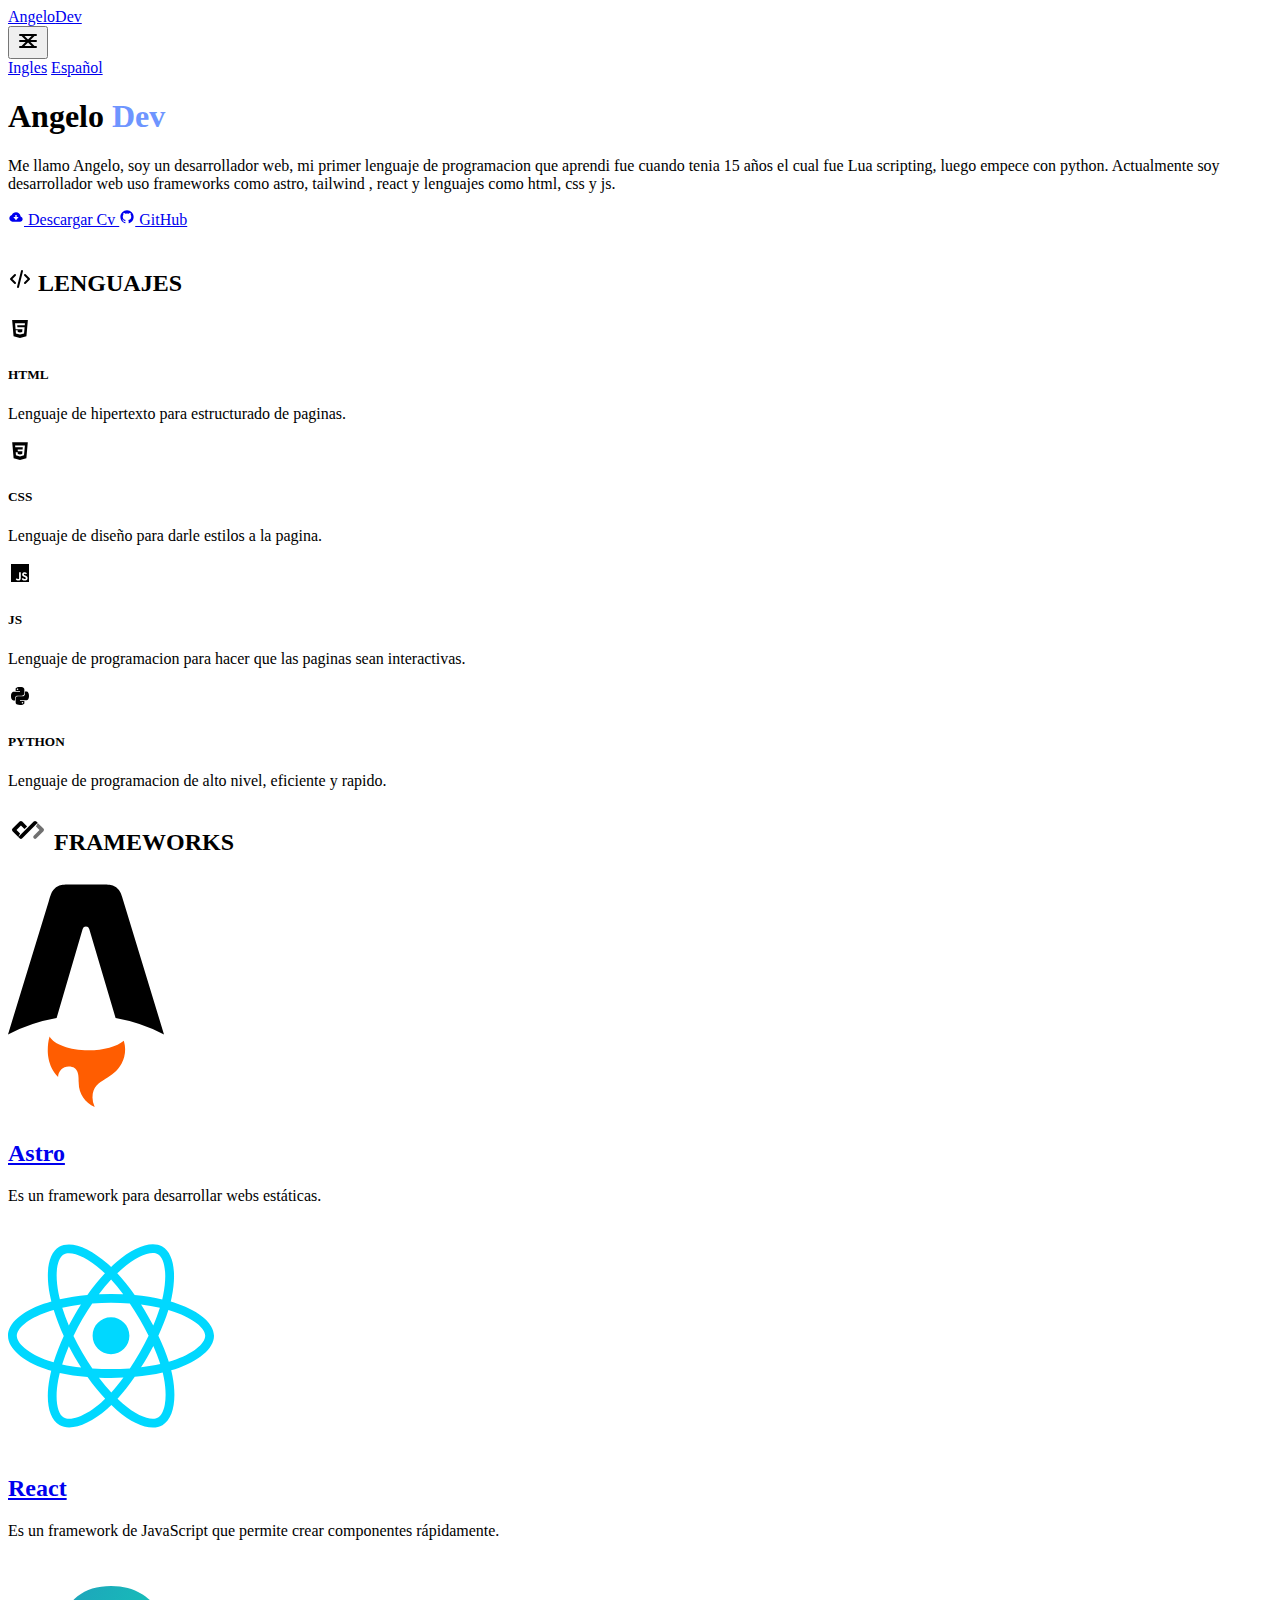
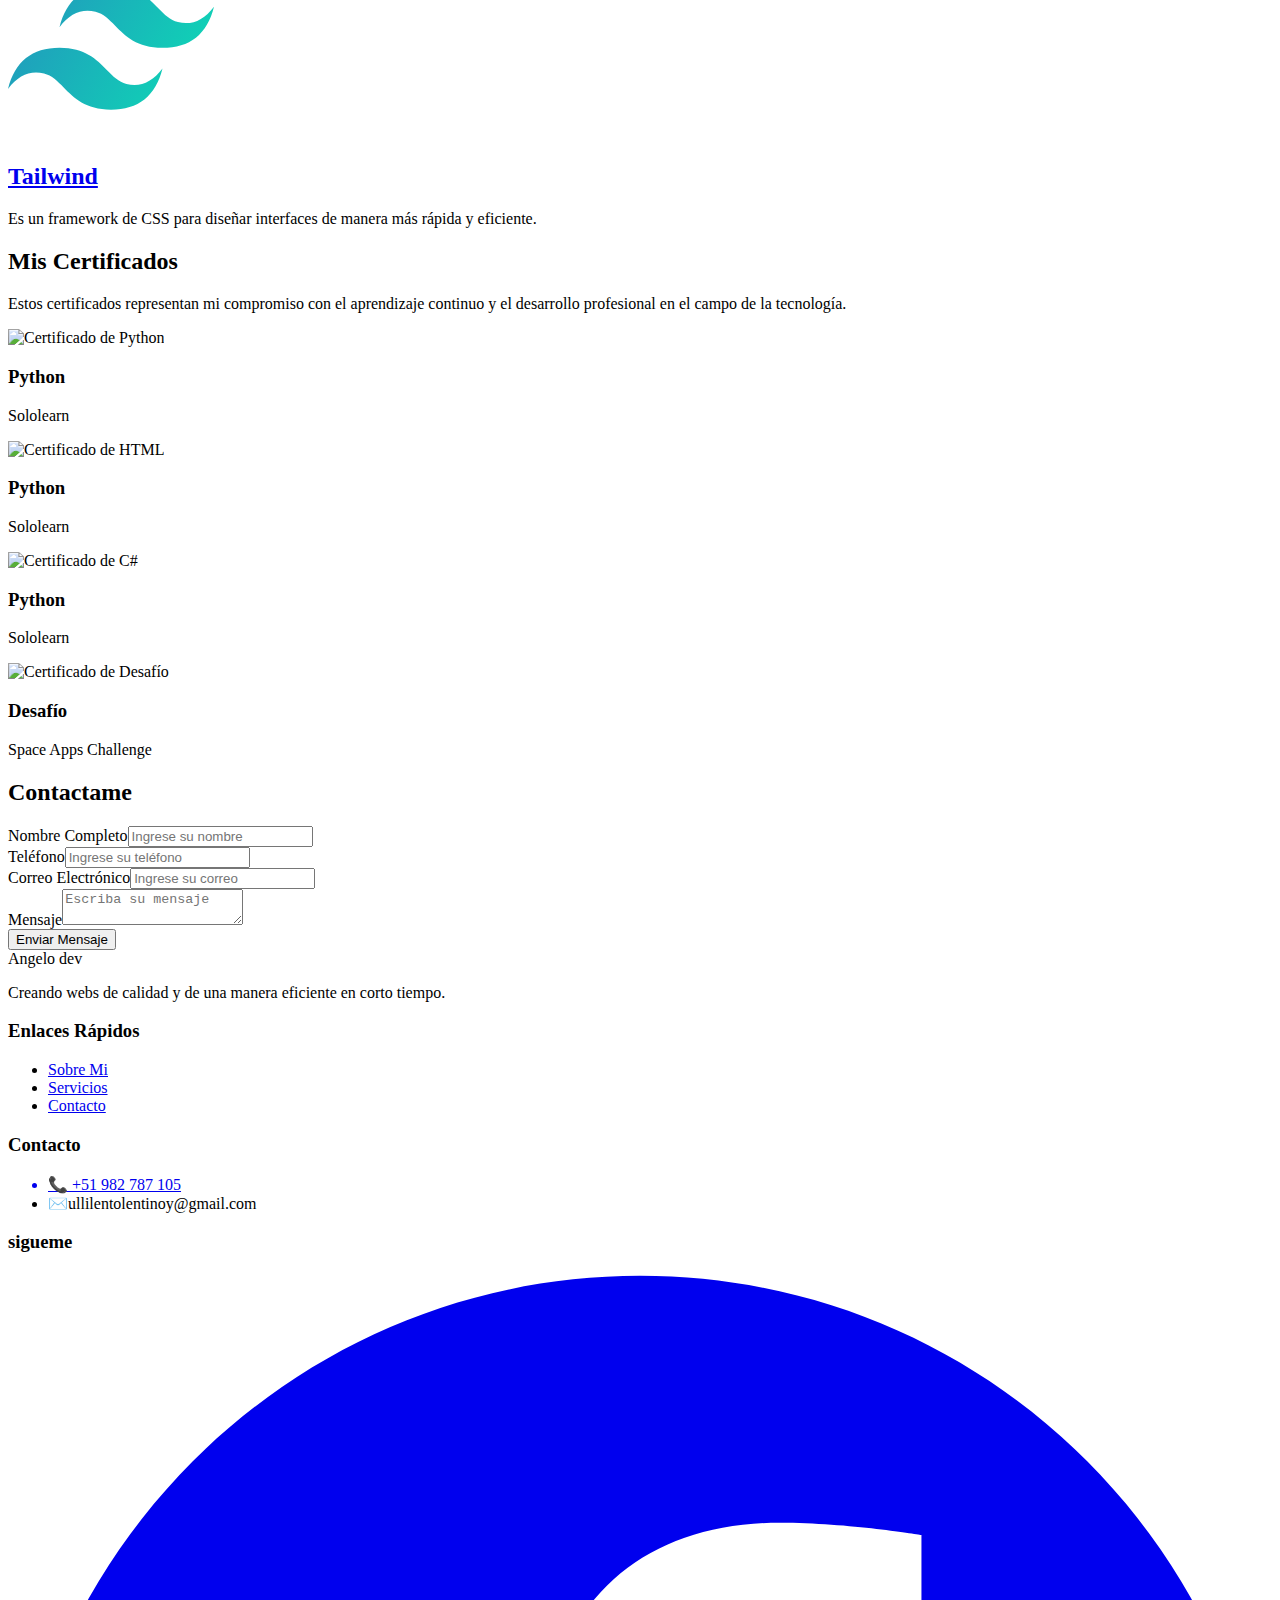
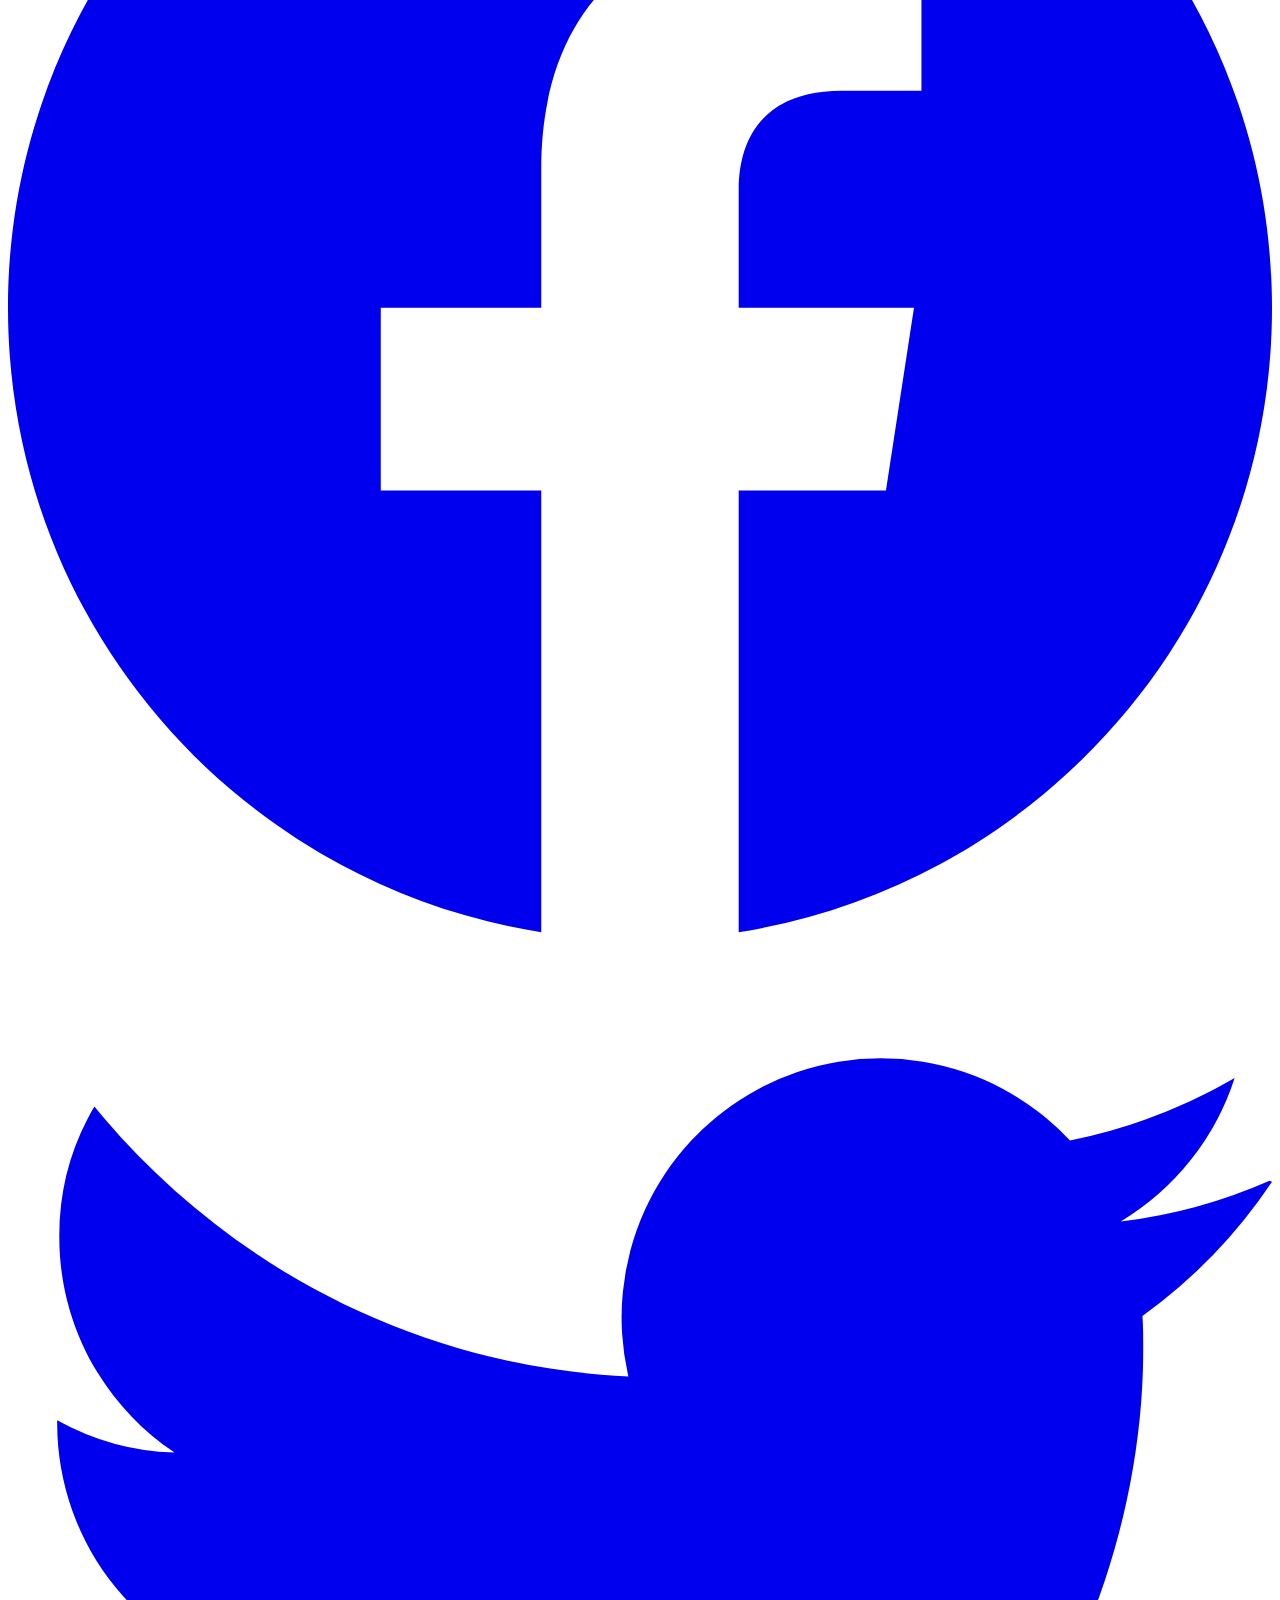
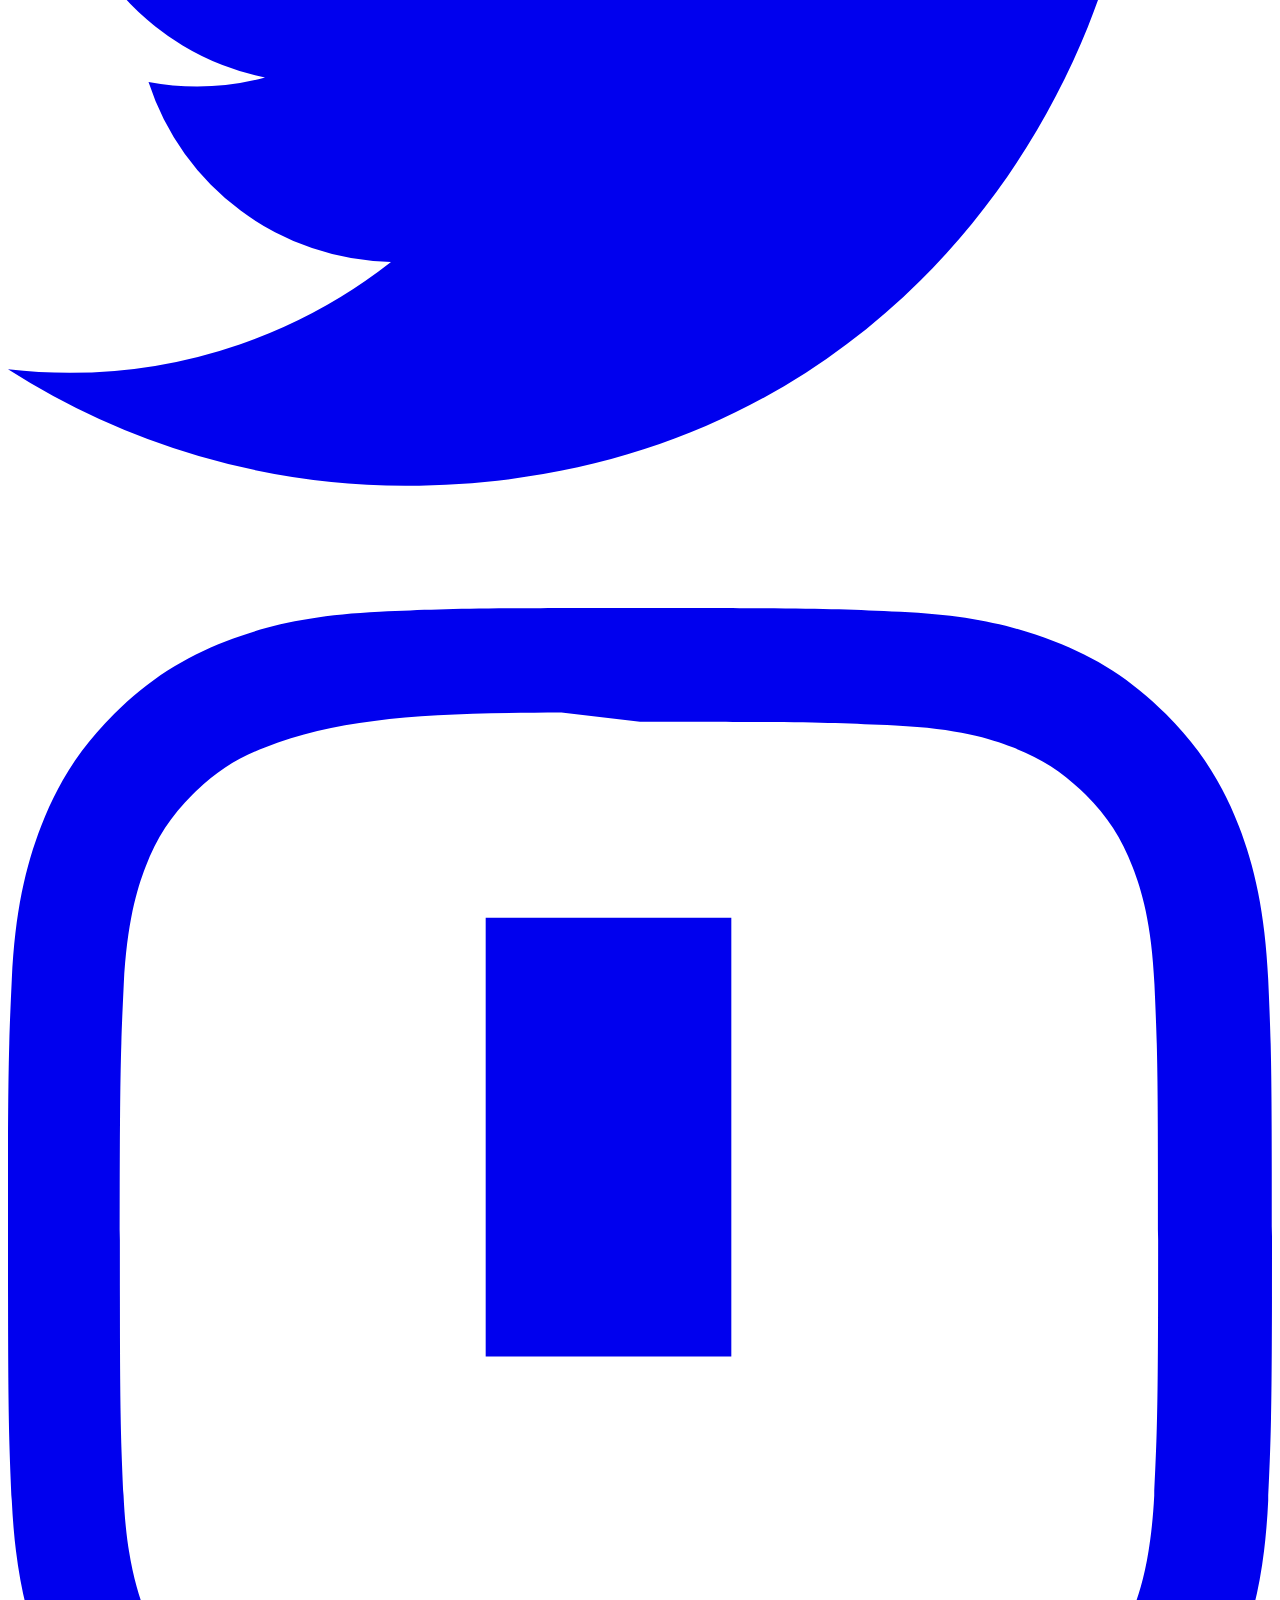
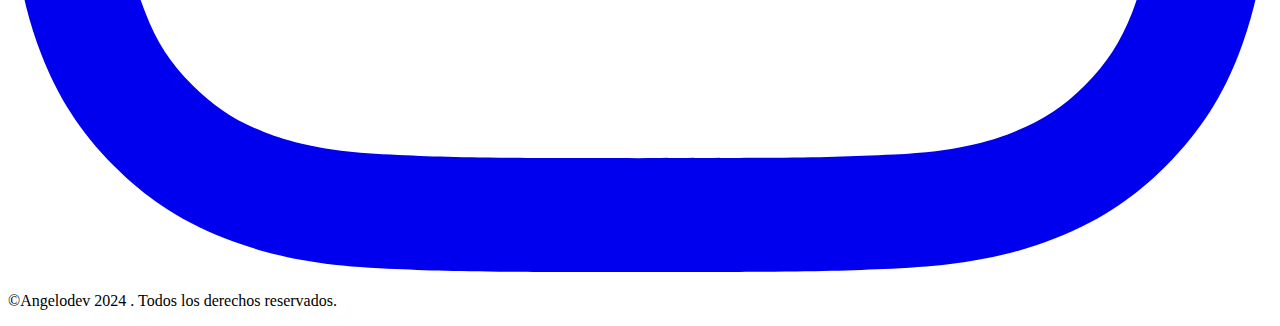
==== commit fdccc49c: "Add files via upload" ====
--- a/index.html
+++ b/index.html
@@ -1,11 +1,11 @@
-<!DOCTYPE html><html lang="en"> <head><meta charset="UTF-8"><meta name="description" content="Portafolio Angelo dev"><meta name="viewport" content="width=device-width"><link rel="icon" type="image/svg+xml" href="/favicon.svg"><meta name="generator" content="Astro v4.16.13"><title>zzz_angelo</title><link rel="stylesheet" href="/_astro/en.Bie9b49S.css">
+<!DOCTYPE html><html lang="en"> <head><meta charset="UTF-8"><meta name="description" content="Portafolio Angelo dev"><meta name="viewport" content="width=device-width"><link rel="icon" type="image/svg+xml" href="/favicon.svg"><meta name="generator" content="Astro v4.16.13"><title>zzz_angelo</title><link rel="stylesheet" href="/_astro/en.Dg2PXlHl.css">
 <style>h1[data-astro-cid-hfvnk6gg] strong[data-astro-cid-hfvnk6gg]{color:#6e95ff}
 </style><script type="module" src="/_astro/hoisted.DKWIymoB.js"></script></head> <body>  <div class="max-w-screen-xl mx-auto px-5"> <header class="flex flex-col lg:flex-row justify-between items-center my-5"> <div class="flex w-full lg:w-auto items-center justify-between"> <a href="/" class="text-lg"> <span class="font-bold text-slate-800">Angelo</span><span class="text-slate-500">Dev</span> </a> <div class="block lg:hidden"> <button id="menu-toggle" aria-label="Toggle Menu"> <svg fill="currentColor" class="w-4 h-4 text-gray-800" width="24" height="24" viewBox="0 0 24 24" xmlns="https://www.w3.org/2000/svg"> <title>Toggle Menu</title> <path class="close-icon hidden" fill-rule="evenodd" clip-rule="evenodd" d="M18.278 16.864a1 1 0 01-1.414 1.414l-4.829-4.828-4.828 4.828a1 1 0 01-1.414-1.414l4.828-4.829-4.828-4.828a1 1 0 011.414-1.414l4.829 4.828 4.828-4.828a1 1 0 111.414 1.414l-4.828 4.829 4.828 4.828z"></path> <path class="open-icon" fill-rule="evenodd" d="M4 5h16a1 1 0 010 2H4a1 1 0 110-2zm0 6h16a1 1 0 010 2H4a1 1 0 010-2zm0 6h16a1 1 0 010 2H4a1 1 0 010-2z"></path> </svg> </button> </div> </div> <div> <div class="hidden lg:flex items-center gap-4"> <a href="/en">Ingles</a> <a href="/" class="rounded text-center transition focus-visible:ring-2 ring-offset-2 ring-gray-200 px-4 py-2 bg-black text-white hover:bg-gray-800 border-2 border-transparent">Español
 </a> </div></div> </header> <!-- Menú lateral para móvil --> <div id="sidebar" class="fixed inset-y-0 left-0 w-64 bg-white shadow-lg transform -translate-x-full transition-transform duration-300 ease-in-out lg:hidden"> <div id="sidebar-menu" class="flex flex-col items-center p-4 mt-4 space-y-2"> <!-- Los elementos del menú se generarán dinámicamente aquí --> </div> </div> </div>  <div class="max-w-screen-xl mx-auto px-5" data-astro-cid-hfvnk6gg> <main class="flex flex-wrap justify-around lg:grid-cols-2 place-items-end pt-16 pb-8 md:pt-12 md:pb-24" data-astro-cid-hfvnk6gg> <div data-astro-cid-hfvnk6gg> <h1 class="text-5xl lg:text-6xl xl:text-7xl font-bold lg:tracking-tight xl:tracking-tighter" data-astro-cid-hfvnk6gg>
 Angelo <strong data-astro-cid-hfvnk6gg>Dev</strong> </h1> <p class="text-lg mt-4 text-slate-600 max-w-xl" data-astro-cid-hfvnk6gg>
 Me llamo Angelo, soy un desarrollador web, mi primer lenguaje
                 de programacion que aprendi fue cuando tenia 15 años el cual fue
-                Lua scripting, luego empece con python. Actualmente soy desarrollador web uso frameworks como astro, tailwind y lenguajes como html, css y js.
+                Lua scripting, luego empece con python. Actualmente soy desarrollador web uso frameworks como astro, tailwind , react y lenguajes como html, css y js.
 </p> <div class="mt-6 flex flex-col sm:flex-row gap-3" data-astro-cid-hfvnk6gg> <a href="#" target="_blank" rel="noopener" class="rounded text-center transition focus-visible:ring-2 ring-offset-2 ring-gray-200 px-5 py-2.5 bg-black text-white hover:bg-gray-800 border-2 border-transparent flex gap-1 items-center justify-center" data-astro-cid-hfvnk6gg> <svg width="1em" height="1em" viewBox="0 0 24 24" class="text-white w-5 h-5" data-icon="bx:bxs-cloud-download" data-astro-cid-hfvnk6gg> <symbol id="ai:bx:bxs-cloud-download" data-astro-cid-hfvnk6gg><path d="M18.944 11.112C18.507 7.67 15.56 5 12 5C9.244 5 6.85 6.61 5.757 9.149C3.609 9.792 2 11.82 2 14c0 2.657 2.089 4.815 4.708 4.971V19H17.99v-.003L18 19c2.206 0 4-1.794 4-4a4.008 4.008 0 0 0-3.056-3.888zM8 12h3V9h2v3h3l-4 5l-4-5z" fill="currentColor" data-astro-cid-hfvnk6gg></path></symbol><use xlink:href="#ai:bx:bxs-cloud-download" data-astro-cid-hfvnk6gg></use> </svg>
 Descargar Cv
 </a> <a href="https://github.com/zzzangelo-Y" rel="noopener" target="_blank" class="rounded text-center transition focus-visible:ring-2 ring-offset-2 ring-gray-200 px-5 py-2.5 bg-white border-2 border-black hover:bg-gray-100 text-black flex gap-1 items-center justify-center" data-astro-cid-hfvnk6gg> <svg width="1em" height="1em" viewBox="0 0 24 24" class="text-black w-4 h-4" data-icon="bx:bxl-github" data-astro-cid-hfvnk6gg> <symbol id="ai:bx:bxl-github" data-astro-cid-hfvnk6gg><path fill-rule="evenodd" clip-rule="evenodd" d="M12.026 2c-5.509 0-9.974 4.465-9.974 9.974c0 4.406 2.857 8.145 6.821 9.465c.499.09.679-.217.679-.481c0-.237-.008-.865-.011-1.696c-2.775.602-3.361-1.338-3.361-1.338c-.452-1.152-1.107-1.459-1.107-1.459c-.905-.619.069-.605.069-.605c1.002.07 1.527 1.028 1.527 1.028c.89 1.524 2.336 1.084 2.902.829c.091-.645.351-1.085.635-1.334c-2.214-.251-4.542-1.107-4.542-4.93c0-1.087.389-1.979 1.024-2.675c-.101-.253-.446-1.268.099-2.64c0 0 .837-.269 2.742 1.021a9.582 9.582 0 0 1 2.496-.336a9.554 9.554 0 0 1 2.496.336c1.906-1.291 2.742-1.021 2.742-1.021c.545 1.372.203 2.387.099 2.64c.64.696 1.024 1.587 1.024 2.675c0 3.833-2.33 4.675-4.552 4.922c.355.308.675.916.675 1.846c0 1.334-.012 2.41-.012 2.737c0 .267.178.577.687.479C19.146 20.115 22 16.379 22 11.974C22 6.465 17.535 2 12.026 2z" fill="currentColor" data-astro-cid-hfvnk6gg></path></symbol><use xlink:href="#ai:bx:bxl-github" data-astro-cid-hfvnk6gg></use> </svg>
@@ -35,4 +35,6 @@
 Mis Certificados
 </h2> <div class="w-24 h-1 bg-indigo-600 mx-auto mb-8"></div> <p class="text-center text-lg text-gray-600 max-w-2xl mx-auto mb-12">
 Estos certificados representan mi compromiso con el aprendizaje continuo y el desarrollo profesional en el campo de la tecnología.
-</p> <div class="grid grid-cols-1 sm:grid-cols-2 lg:grid-cols-4 gap-8 max-w-6xl mx-auto"> <div class="bg-white rounded-lg shadow-lg overflow-hidden transform transition duration-300 hover:scale-105 hover:shadow-xl"> <img src="https://api2.sololearn.com/v2/certificates/CC-PS8RVV33/image/png" class="w-full h-48 object-cover" alt="Certificado de Python"> <div class="p-4"> <h3 class="font-semibold text-lg mb-2">Python</h3> <p class="text-gray-600 text-sm">Sololearn</p> </div> </div> <div class="bg-white rounded-lg shadow-lg overflow-hidden transform transition duration-300 hover:scale-105 hover:shadow-xl"> <img src="https://api2.sololearn.com/v2/certificates/CC-HWNMALXX/image/png" class="w-full h-48 object-cover" alt="Certificado de HTML"> <div class="p-4"> <h3 class="font-semibold text-lg mb-2">Python</h3> <p class="text-gray-600 text-sm">Sololearn</p> </div> </div> <div class="bg-white rounded-lg shadow-lg overflow-hidden transform transition duration-300 hover:scale-105 hover:shadow-xl"> <img src="https://api2.sololearn.com/v2/certificates/CC-CSPEIE5J/image/png" class="w-full h-48 object-cover" alt="Certificado de C#"> <div class="p-4"> <h3 class="font-semibold text-lg mb-2">Python</h3> <p class="text-gray-600 text-sm">Sololearn</p> </div> </div> <div class="bg-white rounded-lg shadow-lg overflow-hidden transform transition duration-300 hover:scale-105 hover:shadow-xl"> <img src="https://zzzangelo-y.github.io/imagenes/desafio.jpg" class="w-full h-48 object-cover" alt="Certificado de Desafío"> <div class="p-4"> <h3 class="font-semibold text-lg mb-2">Desafío</h3> <p class="text-gray-600 text-sm">Space Apps Challenge</p> </div> </div> </div> </div> </section> </body></html>  </body></html> +</p> <div class="grid grid-cols-1 sm:grid-cols-2 lg:grid-cols-4 gap-8 max-w-6xl mx-auto"> <div class="bg-white rounded-lg shadow-lg overflow-hidden transform transition duration-300 hover:scale-105 hover:shadow-xl"> <img src="https://api2.sololearn.com/v2/certificates/CC-PS8RVV33/image/png" class="w-full h-48 object-cover" alt="Certificado de Python"> <div class="p-4"> <h3 class="font-semibold text-lg mb-2">Python</h3> <p class="text-gray-600 text-sm">Sololearn</p> </div> </div> <div class="bg-white rounded-lg shadow-lg overflow-hidden transform transition duration-300 hover:scale-105 hover:shadow-xl"> <img src="https://api2.sololearn.com/v2/certificates/CC-HWNMALXX/image/png" class="w-full h-48 object-cover" alt="Certificado de HTML"> <div class="p-4"> <h3 class="font-semibold text-lg mb-2">Python</h3> <p class="text-gray-600 text-sm">Sololearn</p> </div> </div> <div class="bg-white rounded-lg shadow-lg overflow-hidden transform transition duration-300 hover:scale-105 hover:shadow-xl"> <img src="https://api2.sololearn.com/v2/certificates/CC-CSPEIE5J/image/png" class="w-full h-48 object-cover" alt="Certificado de C#"> <div class="p-4"> <h3 class="font-semibold text-lg mb-2">Python</h3> <p class="text-gray-600 text-sm">Sololearn</p> </div> </div> <div class="bg-white rounded-lg shadow-lg overflow-hidden transform transition duration-300 hover:scale-105 hover:shadow-xl"> <img src="https://zzzangelo-y.github.io/imagenes/desafio.jpg" class="w-full h-48 object-cover" alt="Certificado de Desafío"> <div class="p-4"> <h3 class="font-semibold text-lg mb-2">Desafío</h3> <p class="text-gray-600 text-sm">Space Apps Challenge</p> </div> </div> </div> </div> </section> </body></html> <style>astro-island,astro-slot,astro-static-slot{display:contents}</style><script>(()=>{var l=(s,i,o)=>{let r=async()=>{await(await s())()},t=typeof i.value=="object"?i.value:void 0,c={rootMargin:t==null?void 0:t.rootMargin},n=new IntersectionObserver(e=>{for(let a of e)if(a.isIntersecting){n.disconnect(),r();break}},c);for(let e of o.children)n.observe(e)};(self.Astro||(self.Astro={})).visible=l;window.dispatchEvent(new Event("astro:visible"));})();;(()=>{var A=Object.defineProperty;var g=(i,o,a)=>o in i?A(i,o,{enumerable:!0,configurable:!0,writable:!0,value:a}):i[o]=a;var d=(i,o,a)=>g(i,typeof o!="symbol"?o+"":o,a);{let i={0:t=>m(t),1:t=>a(t),2:t=>new RegExp(t),3:t=>new Date(t),4:t=>new Map(a(t)),5:t=>new Set(a(t)),6:t=>BigInt(t),7:t=>new URL(t),8:t=>new Uint8Array(t),9:t=>new Uint16Array(t),10:t=>new Uint32Array(t),11:t=>1/0*t},o=t=>{let[l,e]=t;return l in i?i[l](e):void 0},a=t=>t.map(o),m=t=>typeof t!="object"||t===null?t:Object.fromEntries(Object.entries(t).map(([l,e])=>[l,o(e)]));class y extends HTMLElement{constructor(){super(...arguments);d(this,"Component");d(this,"hydrator");d(this,"hydrate",async()=>{var b;if(!this.hydrator||!this.isConnected)return;let e=(b=this.parentElement)==null?void 0:b.closest("astro-island[ssr]");if(e){e.addEventListener("astro:hydrate",this.hydrate,{once:!0});return}let c=this.querySelectorAll("astro-slot"),n={},h=this.querySelectorAll("template[data-astro-template]");for(let r of h){let s=r.closest(this.tagName);s!=null&&s.isSameNode(this)&&(n[r.getAttribute("data-astro-template")||"default"]=r.innerHTML,r.remove())}for(let r of c){let s=r.closest(this.tagName);s!=null&&s.isSameNode(this)&&(n[r.getAttribute("name")||"default"]=r.innerHTML)}let p;try{p=this.hasAttribute("props")?m(JSON.parse(this.getAttribute("props"))):{}}catch(r){let s=this.getAttribute("component-url")||"<unknown>",v=this.getAttribute("component-export");throw v&&(s+=` (export ${v})`),console.error(`[hydrate] Error parsing props for component ${s}`,this.getAttribute("props"),r),r}let u;await this.hydrator(this)(this.Component,p,n,{client:this.getAttribute("client")}),this.removeAttribute("ssr"),this.dispatchEvent(new CustomEvent("astro:hydrate"))});d(this,"unmount",()=>{this.isConnected||this.dispatchEvent(new CustomEvent("astro:unmount"))})}disconnectedCallback(){document.removeEventListener("astro:after-swap",this.unmount),document.addEventListener("astro:after-swap",this.unmount,{once:!0})}connectedCallback(){if(!this.hasAttribute("await-children")||document.readyState==="interactive"||document.readyState==="complete")this.childrenConnectedCallback();else{let e=()=>{document.removeEventListener("DOMContentLoaded",e),c.disconnect(),this.childrenConnectedCallback()},c=new MutationObserver(()=>{var n;((n=this.lastChild)==null?void 0:n.nodeType)===Node.COMMENT_NODE&&this.lastChild.nodeValue==="astro:end"&&(this.lastChild.remove(),e())});c.observe(this,{childList:!0}),document.addEventListener("DOMContentLoaded",e)}}async childrenConnectedCallback(){let e=this.getAttribute("before-hydration-url");e&&await import(e),this.start()}async start(){let e=JSON.parse(this.getAttribute("opts")),c=this.getAttribute("client");if(Astro[c]===void 0){window.addEventListener(`astro:${c}`,()=>this.start(),{once:!0});return}try{await Astro[c](async()=>{let n=this.getAttribute("renderer-url"),[h,{default:p}]=await Promise.all([import(this.getAttribute("component-url")),n?import(n):()=>()=>{}]),u=this.getAttribute("component-export")||"default";if(!u.includes("."))this.Component=h[u];else{this.Component=h;for(let f of u.split("."))this.Component=this.Component[f]}return this.hydrator=p,this.hydrate},e,this)}catch(n){console.error(`[astro-island] Error hydrating ${this.getAttribute("component-url")}`,n)}}attributeChangedCallback(){this.hydrate()}}d(y,"observedAttributes",["props"]),customElements.get("astro-island")||customElements.define("astro-island",y)}})();</script><astro-island uid="1xjAXc" prefix="r0" component-url="/_astro/Contactanos.J__z3wVr.js" component-export="default" renderer-url="/_astro/client.BIGLHmRd.js" props="{}" ssr="" client="visible" opts="{&quot;name&quot;:&quot;Contactanos&quot;,&quot;value&quot;:true}" await-children=""><div class="flex flex-col items-center w-full shadow-2xl border-gray-200 relative p-14 max-md:p-2" style="background-image:url(&quot;https://openseauserdata.com/files/5f085809f2b711643e4eb4974cc03c0e.gif&quot;);background-size:cover;background-position:center"><div class="absolute inset-0 bg-gray-700 bg-opacity-30"></div><div class="relative p-5 rounded-t-md"><h2 class="text-center text-xl font-bold font-mono text-white">Contactame</h2></div><form action="https://formsubmit.co/ullilentolentinoy@gmail.com" method="POST" class="relative p-10 space-y-2 bg-black bg-opacity-60 rounded-md w-full max-w-md"><input type="hidden" name="_next" value="https://zzzangelo-y.vercel.app/"/><input type="hidden" name="_captcha" value="false"/><div><label for="name" class="text-sm font-medium mb-2 font-mono text-white">Nombre Completo</label><input type="text" id="name" name="name" placeholder="Ingrese su nombre" class="w-full px-3 py-2 bg-transparent border border-gray-500 text-white rounded-md focus:outline-none focus:ring-2 focus:ring-blue-600 placeholder-gray-300" required="" value=""/></div><div><label for="phone" class="block text-sm font-medium mb-2 font-mono text-white">Teléfono</label><input type="tel" id="phone" name="phone" placeholder="Ingrese su teléfono" class="w-full px-3 py-2 bg-transparent border border-gray-500 text-white rounded-md focus:outline-none focus:ring-2 focus:ring-blue-600 placeholder-gray-300" value=""/></div><div><label for="email" class="block text-sm font-medium mb-2 font-mono text-white">Correo Electrónico</label><input type="email" id="email" name="email" placeholder="Ingrese su correo" class="w-full px-3 py-2 bg-transparent border border-gray-500 text-white rounded-md focus:outline-none focus:ring-2 focus:ring-blue-600 placeholder-gray-300" required="" value=""/></div><div><label for="message" class="block text-sm font-medium mb-2 font-mono text-white">Mensaje</label><textarea id="message" name="message" placeholder="Escriba su mensaje" class="w-full px-3 py-2 bg-transparent border border-gray-500 text-white rounded-md focus:outline-none focus:ring-2 focus:ring-blue-600 placeholder-gray-300 min-h-[100px]" required=""></textarea></div><button type="submit" class="w-full bg-blue-700 text-white py-2 rounded-md hover:bg-blue-800 transition duration-300 ease-in-out">Enviar Mensaje</button></form></div><!--astro:end--></astro-island> <footer class="bg-[#32092B] text-white py-8 mt-auto"> <div class="max-w-7xl mx-auto px-4 sm:px-6 lg:px-8"> <div class="grid grid-cols-1 sm:grid-cols-2 md:grid-cols-4 gap-8"> <div class="space-y-4 text-center sm:text-left"> <div class="flex items-center justify-center sm:justify-start space-x-2"> <span class="font-bold">Angelo dev</span> </div> <p class="text-slate-300 text-sm">
+Creando webs de calidad y de una manera eficiente en corto tiempo.
+</p> </div> <!-- Enlaces rápidos --> <div class="space-y-4 text-center sm:text-left"> <h3 class="text-lg font-semibold">Enlaces Rápidos</h3> <ul class="space-y-2"> <li> <a href="#" class="text-slate-300 hover:text-white transition">Sobre Mi</a> </li> <li> <a href="#" class="text-slate-300 hover:text-white transition">Servicios</a> </li> <li> <a href="#" class="text-slate-300 hover:text-white transition">Contacto</a> </li> </ul> </div> <!-- Contacto --> <div class="space-y-4 flex flex-col text-center sm:text-left"> <h3 class="text-lg font-semibold">Contacto</h3> <ul class="space-y-2 text-slate-300 flex flex-col items-center sm:items-start"> <a href="tel:+51974475047" class="flex items-center space-x-1"> <li>📞 +51 982 787 105</li> </a> <li>✉️ullilentolentinoy@gmail.com</li> </ul> </div> <!-- Redes Sociales --> <div class="space-y-4 text-center sm:text-left"> <h3 class="text-lg font-semibold">sigueme</h3> <div class="flex space-x-4 justify-center sm:justify-start"> <a href="#" class="text-slate-300 hover:text-white transition"> <svg class="h-6 w-6" fill="currentColor" viewBox="0 0 24 24"> <path d="M24 12.073c0-6.627-5.373-12-12-12s-12 5.373-12 12c0 5.99 4.388 10.954 10.125 11.854v-8.385H7.078v-3.47h3.047V9.43c0-3.007 1.792-4.669 4.533-4.669 1.312 0 2.686.235 2.686.235v2.953H15.83c-1.491 0-1.956.925-1.956 1.874v2.25h3.328l-.532 3.47h-2.796v8.385C19.612 23.027 24 18.062 24 12.073z"></path> </svg> </a> <a href="#" class="text-slate-300 hover:text-white transition"> <svg class="h-6 w-6" fill="currentColor" viewBox="0 0 24 24"> <path d="M23.953 4.57a10 10 0 01-2.825.775 4.958 4.958 0 002.163-2.723c-.951.555-2.005.959-3.127 1.184a4.92 4.92 0 00-8.384 4.482C7.69 8.095 4.067 6.13 1.64 3.162a4.822 4.822 0 00-.666 2.475c0 1.71.87 3.213 2.188 4.096a4.904 4.904 0 01-2.228-.616v.06a4.923 4.923 0 003.946 4.827 4.996 4.996 0 01-2.212.085 4.936 4.936 0 004.604 3.417 9.867 9.867 0 01-6.102 2.105c-.39 0-.779-.023-1.17-.067a13.995 13.995 0 007.557 2.209c9.053 0 13.998-7.496 13.998-13.985 0-.21 0-.42-.015-.63A9.935 9.935 0 0024 4.59z"></path> </svg> </a> <a href="#" class="text-slate-300 hover:text-white transition"> <svg class="h-6 w-6" fill="currentColor" viewBox="0 0 24 24"> <path d="M12 0C8.74 0 8.333.015 7.053.072 5.775.132 4.905.333 4.14.63c-.789.306-1.459.717-2.126 1.384S.935 3.35.63 4.14C.333 4.905.131 5.775.072 7.053.012 8.333 0 8.74 0 12s.015 3.667.072 4.947c.06 1.277.261 2.148.558 2.913.306.788.717 1.459 1.384 2.126.667.666 1.336 1.079 2.126 1.384.766.296 1.636.499 2.913.558C8.333 23.988 8.74 24 12 24s3.667-.015 4.947-.072c1.277-.06 2.148-.262 2.913-.558.788-.306 1.459-.718 2.126-1.384.666-.667 1.079-1.335 1.384-2.126.296-.765.499-1.636.558-2.913.06-1.28.072-1.687.072-4.947s-.015-3.667-.072-4.947c-.06-1.277-.262-2.149-.558-2.913-.306-.789-.718-1.459-1.384-2.126C21.319 1.347 20.651.935 19.86.63c-.765-.297-1.636-.499-2.913-.558C15.667.012 15.26 0 12 0zm0 2.16c3.203 0 3.585.016 4.85.071 1.17.055 1.805.249 2.227.415.562.217.96.477 1.382.896.419.42.679.819.896 1.381.164.422.36 1.057.413 2.227.057 1.266.07 1.646.07 4.85s-.015 3.585-.074 4.85c-.061 1.17-.256 1.805-.421 2.227-.224.562-.479.96-.899 1.382-.419.419-.824.679-1.38.896-.42.164-1.065.36-2.235.413-1.274.057-1.649.07-4.859.07-3.211 0-3.586-.015-4.859-.074-1.171-.061-1.816-.256-2.227-.413-.562-.217-.96-.477-1.381-.896-.42-.422-.681-.819-.896-1.382-.164-.422-.36-1.057-.413-2.227-.057-1.264-.07-1.645-.07-4.85 0-3.207.015-3.585.074-4.85.061-1.17.249-1.805.413-2.227.215-.562.48-.96.899-1.381.42-.42.819-.679 1.38-.896 1.47-.573 3.149-.65 5.618-.656zm-2.93 3.723v8.33h3.46v-8.33h-3.46zm1.735-5.054c-.17 0-.312.136-.312.306 0 .169.14.306.312.306.17 0 .307-.137.307-.306 0-.17-.137-.306-.307-.306zm2.929 5.054h-3.462v8.33h3.462v-8.33z"></path> </svg> </a> </div> </div> </div> <!-- Derechos de autor --> <div class="text-center mt-8"> <p>&copy;Angelodev 2024 . Todos los derechos reservados.</p> </div> </div> </footer>  </body></html> 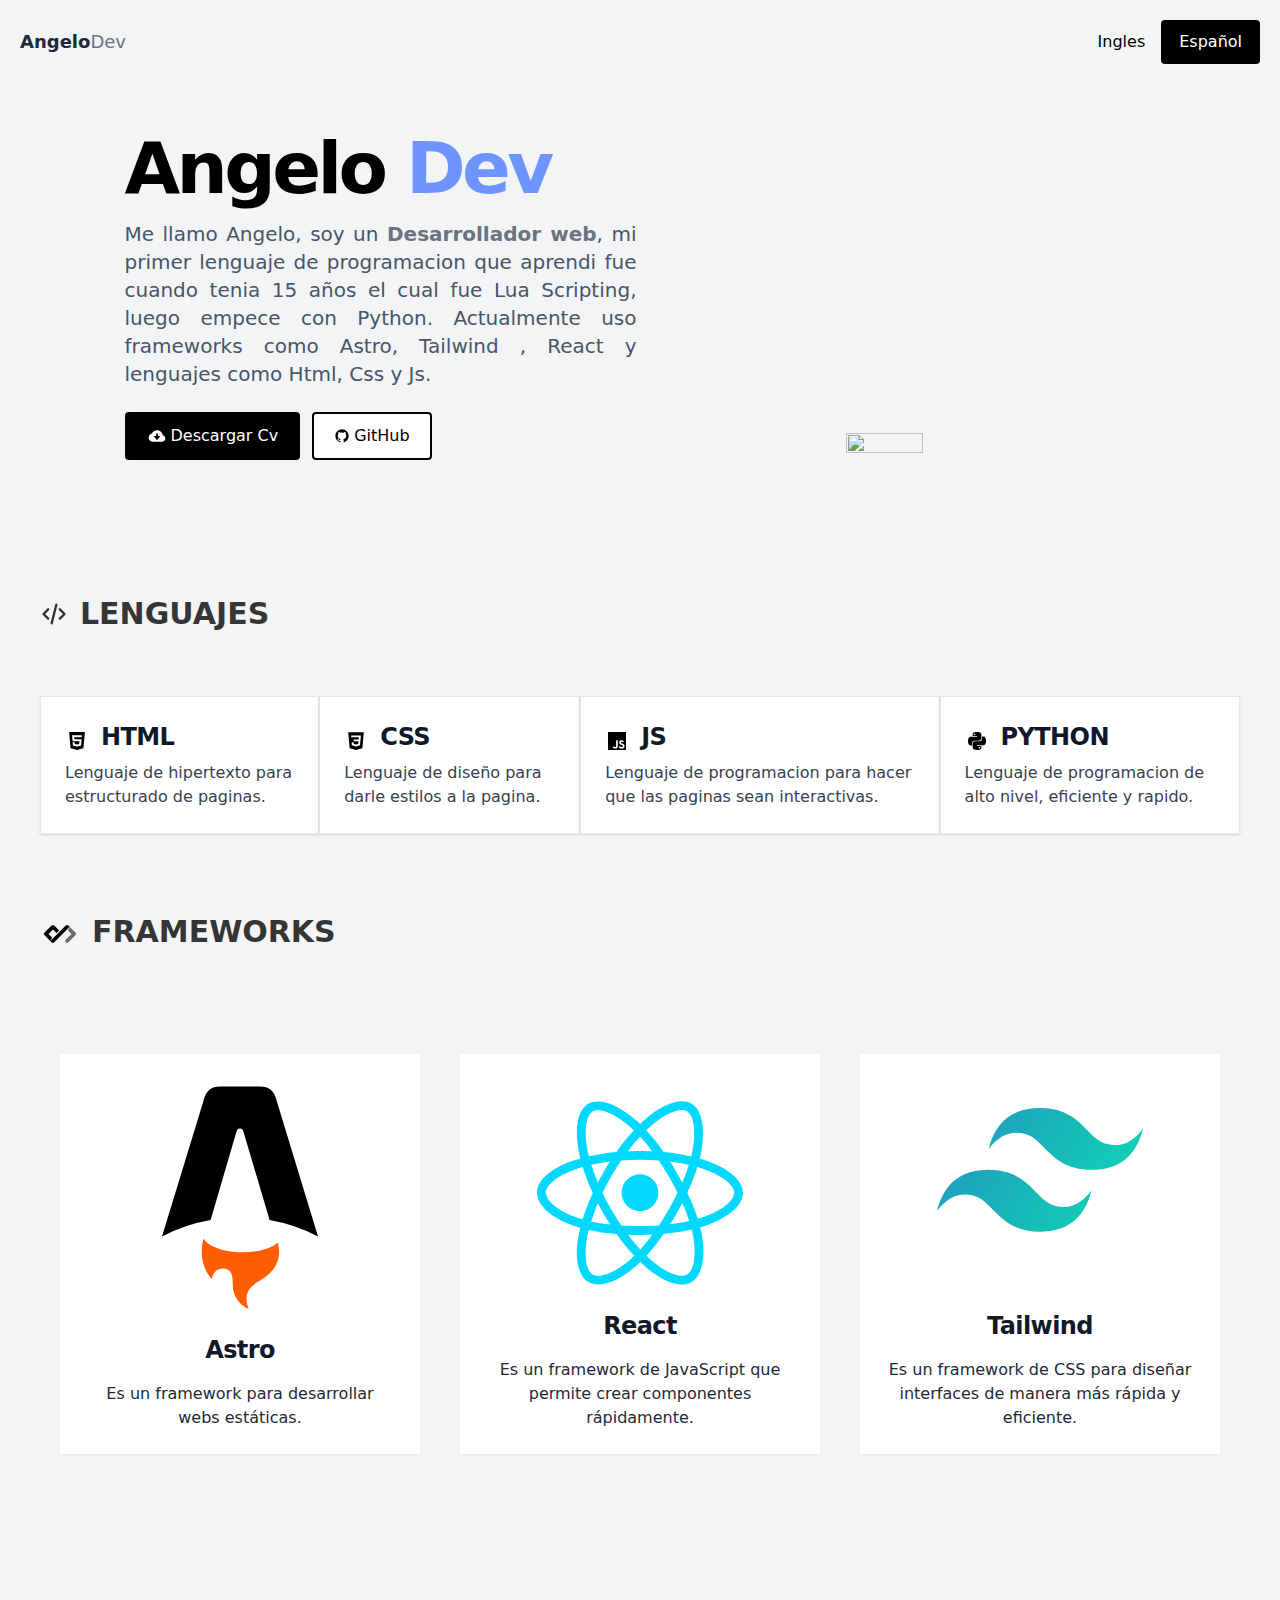
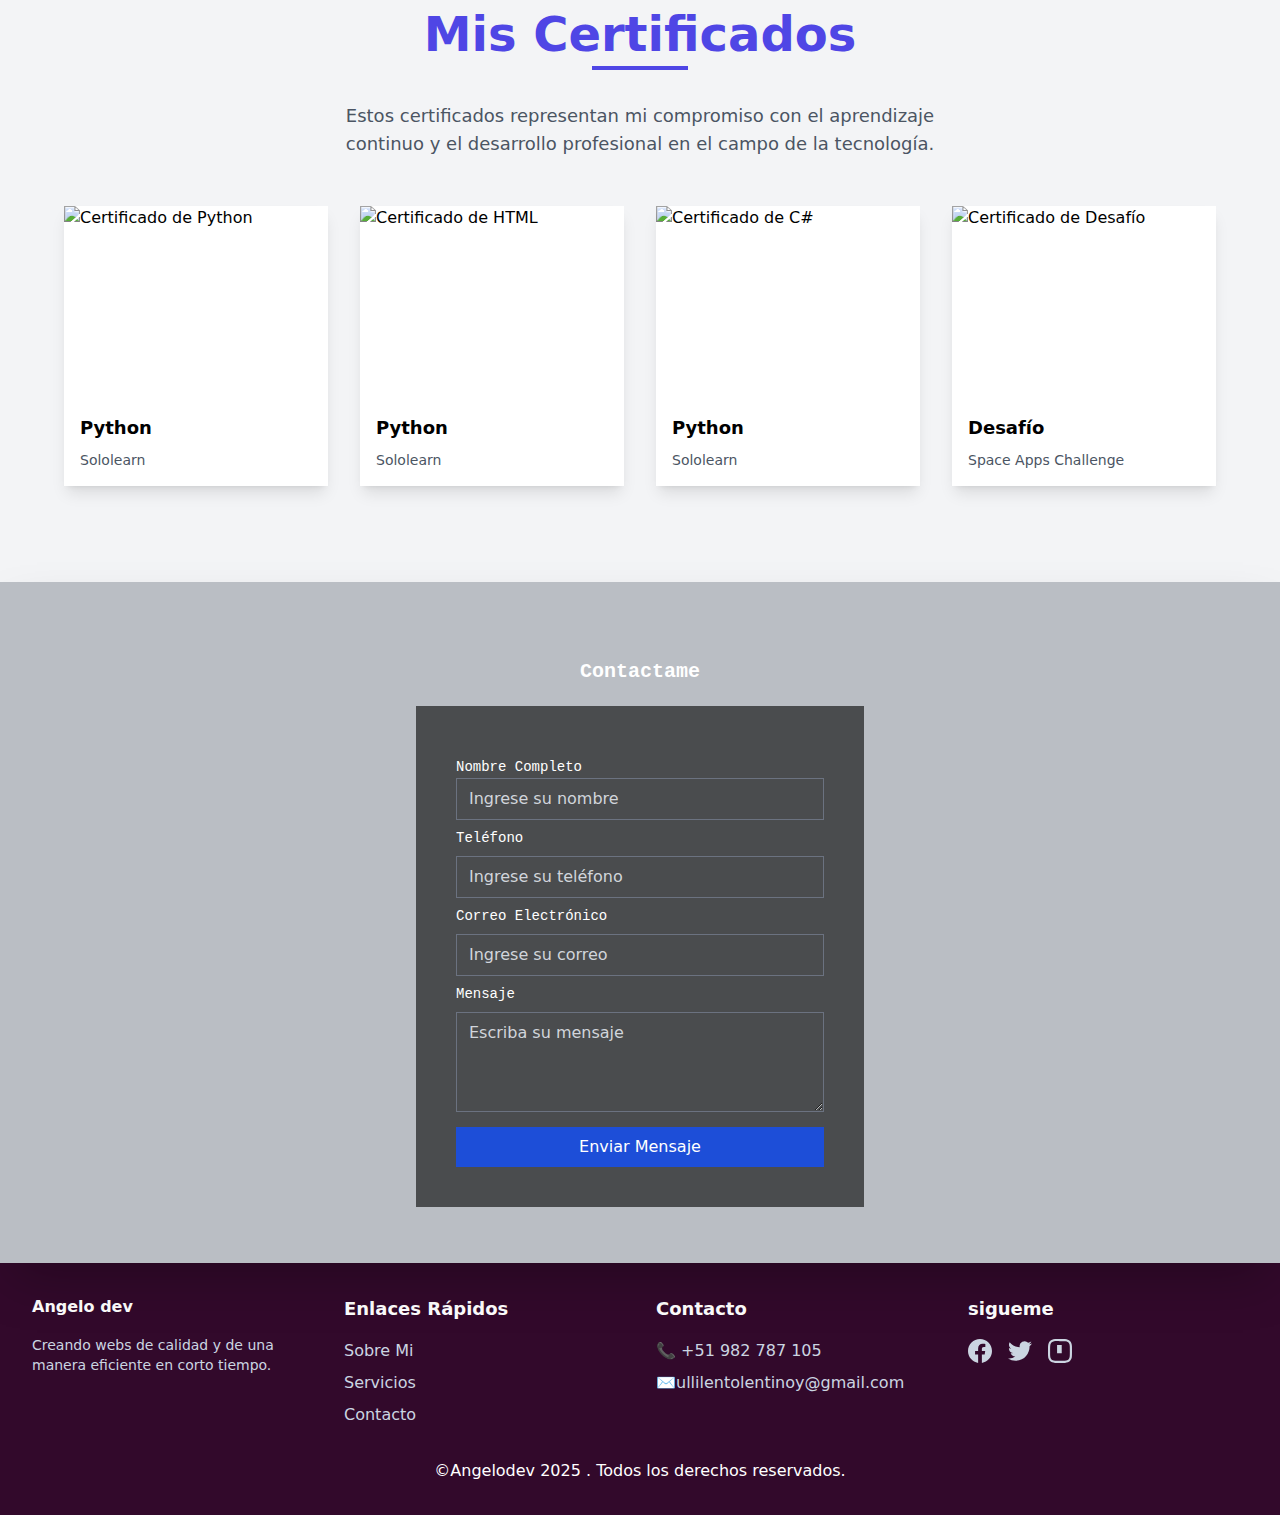
==== commit c12f3b94: "xd" ====
--- a/index.html
+++ b/index.html
@@ -1,11 +1,11 @@
-<!DOCTYPE html><html lang="en"> <head><meta charset="UTF-8"><meta name="description" content="Portafolio Angelo dev"><meta name="viewport" content="width=device-width"><link rel="icon" type="image/svg+xml" href="/favicon.svg"><meta name="generator" content="Astro v4.16.13"><title>zzz_angelo</title><link rel="stylesheet" href="/_astro/en.Dg2PXlHl.css">
+<!DOCTYPE html><html lang="en"> <head><meta charset="UTF-8"><meta name="description" content="Portafolio Angelo dev"><meta name="viewport" content="width=device-width"><link rel="icon" type="image/svg+xml" href="/favicon.svg"><meta name="generator" content="Astro v4.16.13"><title>zzz_angelo</title><link rel="stylesheet" href="/_astro/en.D28jVTCt.css">
 <style>h1[data-astro-cid-hfvnk6gg] strong[data-astro-cid-hfvnk6gg]{color:#6e95ff}
 </style><script type="module" src="/_astro/hoisted.DKWIymoB.js"></script></head> <body>  <div class="max-w-screen-xl mx-auto px-5"> <header class="flex flex-col lg:flex-row justify-between items-center my-5"> <div class="flex w-full lg:w-auto items-center justify-between"> <a href="/" class="text-lg"> <span class="font-bold text-slate-800">Angelo</span><span class="text-slate-500">Dev</span> </a> <div class="block lg:hidden"> <button id="menu-toggle" aria-label="Toggle Menu"> <svg fill="currentColor" class="w-4 h-4 text-gray-800" width="24" height="24" viewBox="0 0 24 24" xmlns="https://www.w3.org/2000/svg"> <title>Toggle Menu</title> <path class="close-icon hidden" fill-rule="evenodd" clip-rule="evenodd" d="M18.278 16.864a1 1 0 01-1.414 1.414l-4.829-4.828-4.828 4.828a1 1 0 01-1.414-1.414l4.828-4.829-4.828-4.828a1 1 0 011.414-1.414l4.829 4.828 4.828-4.828a1 1 0 111.414 1.414l-4.828 4.829 4.828 4.828z"></path> <path class="open-icon" fill-rule="evenodd" d="M4 5h16a1 1 0 010 2H4a1 1 0 110-2zm0 6h16a1 1 0 010 2H4a1 1 0 010-2zm0 6h16a1 1 0 010 2H4a1 1 0 010-2z"></path> </svg> </button> </div> </div> <div> <div class="hidden lg:flex items-center gap-4"> <a href="/en">Ingles</a> <a href="/" class="rounded text-center transition focus-visible:ring-2 ring-offset-2 ring-gray-200 px-4 py-2 bg-black text-white hover:bg-gray-800 border-2 border-transparent">Español
 </a> </div></div> </header> <!-- Menú lateral para móvil --> <div id="sidebar" class="fixed inset-y-0 left-0 w-64 bg-white shadow-lg transform -translate-x-full transition-transform duration-300 ease-in-out lg:hidden"> <div id="sidebar-menu" class="flex flex-col items-center p-4 mt-4 space-y-2"> <!-- Los elementos del menú se generarán dinámicamente aquí --> </div> </div> </div>  <div class="max-w-screen-xl mx-auto px-5" data-astro-cid-hfvnk6gg> <main class="flex flex-wrap justify-around lg:grid-cols-2 place-items-end pt-16 pb-8 md:pt-12 md:pb-24" data-astro-cid-hfvnk6gg> <div data-astro-cid-hfvnk6gg> <h1 class="text-5xl lg:text-6xl xl:text-7xl font-bold lg:tracking-tight xl:tracking-tighter" data-astro-cid-hfvnk6gg>
-Angelo <strong data-astro-cid-hfvnk6gg>Dev</strong> </h1> <p class="text-lg mt-4 text-slate-600 max-w-xl" data-astro-cid-hfvnk6gg>
-Me llamo Angelo, soy un desarrollador web, mi primer lenguaje
+Angelo <strong data-astro-cid-hfvnk6gg>Dev</strong> </h1> <p class="text-xl mt-4 text-slate-600 max-w-lg text-justify" data-astro-cid-hfvnk6gg>
+Me llamo Angelo, soy un <strong class="text-gray-500" data-astro-cid-hfvnk6gg>Desarrollador web</strong>, mi primer lenguaje
                 de programacion que aprendi fue cuando tenia 15 años el cual fue
-                Lua scripting, luego empece con python. Actualmente soy desarrollador web uso frameworks como astro, tailwind , react y lenguajes como html, css y js.
+                Lua Scripting, luego empece con Python. Actualmente uso frameworks como Astro, Tailwind , React y lenguajes como Html, Css y Js.
 </p> <div class="mt-6 flex flex-col sm:flex-row gap-3" data-astro-cid-hfvnk6gg> <a href="#" target="_blank" rel="noopener" class="rounded text-center transition focus-visible:ring-2 ring-offset-2 ring-gray-200 px-5 py-2.5 bg-black text-white hover:bg-gray-800 border-2 border-transparent flex gap-1 items-center justify-center" data-astro-cid-hfvnk6gg> <svg width="1em" height="1em" viewBox="0 0 24 24" class="text-white w-5 h-5" data-icon="bx:bxs-cloud-download" data-astro-cid-hfvnk6gg> <symbol id="ai:bx:bxs-cloud-download" data-astro-cid-hfvnk6gg><path d="M18.944 11.112C18.507 7.67 15.56 5 12 5C9.244 5 6.85 6.61 5.757 9.149C3.609 9.792 2 11.82 2 14c0 2.657 2.089 4.815 4.708 4.971V19H17.99v-.003L18 19c2.206 0 4-1.794 4-4a4.008 4.008 0 0 0-3.056-3.888zM8 12h3V9h2v3h3l-4 5l-4-5z" fill="currentColor" data-astro-cid-hfvnk6gg></path></symbol><use xlink:href="#ai:bx:bxs-cloud-download" data-astro-cid-hfvnk6gg></use> </svg>
 Descargar Cv
 </a> <a href="https://github.com/zzzangelo-Y" rel="noopener" target="_blank" class="rounded text-center transition focus-visible:ring-2 ring-offset-2 ring-gray-200 px-5 py-2.5 bg-white border-2 border-black hover:bg-gray-100 text-black flex gap-1 items-center justify-center" data-astro-cid-hfvnk6gg> <svg width="1em" height="1em" viewBox="0 0 24 24" class="text-black w-4 h-4" data-icon="bx:bxl-github" data-astro-cid-hfvnk6gg> <symbol id="ai:bx:bxl-github" data-astro-cid-hfvnk6gg><path fill-rule="evenodd" clip-rule="evenodd" d="M12.026 2c-5.509 0-9.974 4.465-9.974 9.974c0 4.406 2.857 8.145 6.821 9.465c.499.09.679-.217.679-.481c0-.237-.008-.865-.011-1.696c-2.775.602-3.361-1.338-3.361-1.338c-.452-1.152-1.107-1.459-1.107-1.459c-.905-.619.069-.605.069-.605c1.002.07 1.527 1.028 1.527 1.028c.89 1.524 2.336 1.084 2.902.829c.091-.645.351-1.085.635-1.334c-2.214-.251-4.542-1.107-4.542-4.93c0-1.087.389-1.979 1.024-2.675c-.101-.253-.446-1.268.099-2.64c0 0 .837-.269 2.742 1.021a9.582 9.582 0 0 1 2.496-.336a9.554 9.554 0 0 1 2.496.336c1.906-1.291 2.742-1.021 2.742-1.021c.545 1.372.203 2.387.099 2.64c.64.696 1.024 1.587 1.024 2.675c0 3.833-2.33 4.675-4.552 4.922c.355.308.675.916.675 1.846c0 1.334-.012 2.41-.012 2.737c0 .267.178.577.687.479C19.146 20.115 22 16.379 22 11.974C22 6.465 17.535 2 12.026 2z" fill="currentColor" data-astro-cid-hfvnk6gg></path></symbol><use xlink:href="#ai:bx:bxl-github" data-astro-cid-hfvnk6gg></use> </svg>
@@ -37,4 +37,4 @@
 Estos certificados representan mi compromiso con el aprendizaje continuo y el desarrollo profesional en el campo de la tecnología.
 </p> <div class="grid grid-cols-1 sm:grid-cols-2 lg:grid-cols-4 gap-8 max-w-6xl mx-auto"> <div class="bg-white rounded-lg shadow-lg overflow-hidden transform transition duration-300 hover:scale-105 hover:shadow-xl"> <img src="https://api2.sololearn.com/v2/certificates/CC-PS8RVV33/image/png" class="w-full h-48 object-cover" alt="Certificado de Python"> <div class="p-4"> <h3 class="font-semibold text-lg mb-2">Python</h3> <p class="text-gray-600 text-sm">Sololearn</p> </div> </div> <div class="bg-white rounded-lg shadow-lg overflow-hidden transform transition duration-300 hover:scale-105 hover:shadow-xl"> <img src="https://api2.sololearn.com/v2/certificates/CC-HWNMALXX/image/png" class="w-full h-48 object-cover" alt="Certificado de HTML"> <div class="p-4"> <h3 class="font-semibold text-lg mb-2">Python</h3> <p class="text-gray-600 text-sm">Sololearn</p> </div> </div> <div class="bg-white rounded-lg shadow-lg overflow-hidden transform transition duration-300 hover:scale-105 hover:shadow-xl"> <img src="https://api2.sololearn.com/v2/certificates/CC-CSPEIE5J/image/png" class="w-full h-48 object-cover" alt="Certificado de C#"> <div class="p-4"> <h3 class="font-semibold text-lg mb-2">Python</h3> <p class="text-gray-600 text-sm">Sololearn</p> </div> </div> <div class="bg-white rounded-lg shadow-lg overflow-hidden transform transition duration-300 hover:scale-105 hover:shadow-xl"> <img src="https://zzzangelo-y.github.io/imagenes/desafio.jpg" class="w-full h-48 object-cover" alt="Certificado de Desafío"> <div class="p-4"> <h3 class="font-semibold text-lg mb-2">Desafío</h3> <p class="text-gray-600 text-sm">Space Apps Challenge</p> </div> </div> </div> </div> </section> </body></html> <style>astro-island,astro-slot,astro-static-slot{display:contents}</style><script>(()=>{var l=(s,i,o)=>{let r=async()=>{await(await s())()},t=typeof i.value=="object"?i.value:void 0,c={rootMargin:t==null?void 0:t.rootMargin},n=new IntersectionObserver(e=>{for(let a of e)if(a.isIntersecting){n.disconnect(),r();break}},c);for(let e of o.children)n.observe(e)};(self.Astro||(self.Astro={})).visible=l;window.dispatchEvent(new Event("astro:visible"));})();;(()=>{var A=Object.defineProperty;var g=(i,o,a)=>o in i?A(i,o,{enumerable:!0,configurable:!0,writable:!0,value:a}):i[o]=a;var d=(i,o,a)=>g(i,typeof o!="symbol"?o+"":o,a);{let i={0:t=>m(t),1:t=>a(t),2:t=>new RegExp(t),3:t=>new Date(t),4:t=>new Map(a(t)),5:t=>new Set(a(t)),6:t=>BigInt(t),7:t=>new URL(t),8:t=>new Uint8Array(t),9:t=>new Uint16Array(t),10:t=>new Uint32Array(t),11:t=>1/0*t},o=t=>{let[l,e]=t;return l in i?i[l](e):void 0},a=t=>t.map(o),m=t=>typeof t!="object"||t===null?t:Object.fromEntries(Object.entries(t).map(([l,e])=>[l,o(e)]));class y extends HTMLElement{constructor(){super(...arguments);d(this,"Component");d(this,"hydrator");d(this,"hydrate",async()=>{var b;if(!this.hydrator||!this.isConnected)return;let e=(b=this.parentElement)==null?void 0:b.closest("astro-island[ssr]");if(e){e.addEventListener("astro:hydrate",this.hydrate,{once:!0});return}let c=this.querySelectorAll("astro-slot"),n={},h=this.querySelectorAll("template[data-astro-template]");for(let r of h){let s=r.closest(this.tagName);s!=null&&s.isSameNode(this)&&(n[r.getAttribute("data-astro-template")||"default"]=r.innerHTML,r.remove())}for(let r of c){let s=r.closest(this.tagName);s!=null&&s.isSameNode(this)&&(n[r.getAttribute("name")||"default"]=r.innerHTML)}let p;try{p=this.hasAttribute("props")?m(JSON.parse(this.getAttribute("props"))):{}}catch(r){let s=this.getAttribute("component-url")||"<unknown>",v=this.getAttribute("component-export");throw v&&(s+=` (export ${v})`),console.error(`[hydrate] Error parsing props for component ${s}`,this.getAttribute("props"),r),r}let u;await this.hydrator(this)(this.Component,p,n,{client:this.getAttribute("client")}),this.removeAttribute("ssr"),this.dispatchEvent(new CustomEvent("astro:hydrate"))});d(this,"unmount",()=>{this.isConnected||this.dispatchEvent(new CustomEvent("astro:unmount"))})}disconnectedCallback(){document.removeEventListener("astro:after-swap",this.unmount),document.addEventListener("astro:after-swap",this.unmount,{once:!0})}connectedCallback(){if(!this.hasAttribute("await-children")||document.readyState==="interactive"||document.readyState==="complete")this.childrenConnectedCallback();else{let e=()=>{document.removeEventListener("DOMContentLoaded",e),c.disconnect(),this.childrenConnectedCallback()},c=new MutationObserver(()=>{var n;((n=this.lastChild)==null?void 0:n.nodeType)===Node.COMMENT_NODE&&this.lastChild.nodeValue==="astro:end"&&(this.lastChild.remove(),e())});c.observe(this,{childList:!0}),document.addEventListener("DOMContentLoaded",e)}}async childrenConnectedCallback(){let e=this.getAttribute("before-hydration-url");e&&await import(e),this.start()}async start(){let e=JSON.parse(this.getAttribute("opts")),c=this.getAttribute("client");if(Astro[c]===void 0){window.addEventListener(`astro:${c}`,()=>this.start(),{once:!0});return}try{await Astro[c](async()=>{let n=this.getAttribute("renderer-url"),[h,{default:p}]=await Promise.all([import(this.getAttribute("component-url")),n?import(n):()=>()=>{}]),u=this.getAttribute("component-export")||"default";if(!u.includes("."))this.Component=h[u];else{this.Component=h;for(let f of u.split("."))this.Component=this.Component[f]}return this.hydrator=p,this.hydrate},e,this)}catch(n){console.error(`[astro-island] Error hydrating ${this.getAttribute("component-url")}`,n)}}attributeChangedCallback(){this.hydrate()}}d(y,"observedAttributes",["props"]),customElements.get("astro-island")||customElements.define("astro-island",y)}})();</script><astro-island uid="1xjAXc" prefix="r0" component-url="/_astro/Contactanos.J__z3wVr.js" component-export="default" renderer-url="/_astro/client.BIGLHmRd.js" props="{}" ssr="" client="visible" opts="{&quot;name&quot;:&quot;Contactanos&quot;,&quot;value&quot;:true}" await-children=""><div class="flex flex-col items-center w-full shadow-2xl border-gray-200 relative p-14 max-md:p-2" style="background-image:url(&quot;https://openseauserdata.com/files/5f085809f2b711643e4eb4974cc03c0e.gif&quot;);background-size:cover;background-position:center"><div class="absolute inset-0 bg-gray-700 bg-opacity-30"></div><div class="relative p-5 rounded-t-md"><h2 class="text-center text-xl font-bold font-mono text-white">Contactame</h2></div><form action="https://formsubmit.co/ullilentolentinoy@gmail.com" method="POST" class="relative p-10 space-y-2 bg-black bg-opacity-60 rounded-md w-full max-w-md"><input type="hidden" name="_next" value="https://zzzangelo-y.vercel.app/"/><input type="hidden" name="_captcha" value="false"/><div><label for="name" class="text-sm font-medium mb-2 font-mono text-white">Nombre Completo</label><input type="text" id="name" name="name" placeholder="Ingrese su nombre" class="w-full px-3 py-2 bg-transparent border border-gray-500 text-white rounded-md focus:outline-none focus:ring-2 focus:ring-blue-600 placeholder-gray-300" required="" value=""/></div><div><label for="phone" class="block text-sm font-medium mb-2 font-mono text-white">Teléfono</label><input type="tel" id="phone" name="phone" placeholder="Ingrese su teléfono" class="w-full px-3 py-2 bg-transparent border border-gray-500 text-white rounded-md focus:outline-none focus:ring-2 focus:ring-blue-600 placeholder-gray-300" value=""/></div><div><label for="email" class="block text-sm font-medium mb-2 font-mono text-white">Correo Electrónico</label><input type="email" id="email" name="email" placeholder="Ingrese su correo" class="w-full px-3 py-2 bg-transparent border border-gray-500 text-white rounded-md focus:outline-none focus:ring-2 focus:ring-blue-600 placeholder-gray-300" required="" value=""/></div><div><label for="message" class="block text-sm font-medium mb-2 font-mono text-white">Mensaje</label><textarea id="message" name="message" placeholder="Escriba su mensaje" class="w-full px-3 py-2 bg-transparent border border-gray-500 text-white rounded-md focus:outline-none focus:ring-2 focus:ring-blue-600 placeholder-gray-300 min-h-[100px]" required=""></textarea></div><button type="submit" class="w-full bg-blue-700 text-white py-2 rounded-md hover:bg-blue-800 transition duration-300 ease-in-out">Enviar Mensaje</button></form></div><!--astro:end--></astro-island> <footer class="bg-[#32092B] text-white py-8 mt-auto"> <div class="max-w-7xl mx-auto px-4 sm:px-6 lg:px-8"> <div class="grid grid-cols-1 sm:grid-cols-2 md:grid-cols-4 gap-8"> <div class="space-y-4 text-center sm:text-left"> <div class="flex items-center justify-center sm:justify-start space-x-2"> <span class="font-bold">Angelo dev</span> </div> <p class="text-slate-300 text-sm">
 Creando webs de calidad y de una manera eficiente en corto tiempo.
-</p> </div> <!-- Enlaces rápidos --> <div class="space-y-4 text-center sm:text-left"> <h3 class="text-lg font-semibold">Enlaces Rápidos</h3> <ul class="space-y-2"> <li> <a href="#" class="text-slate-300 hover:text-white transition">Sobre Mi</a> </li> <li> <a href="#" class="text-slate-300 hover:text-white transition">Servicios</a> </li> <li> <a href="#" class="text-slate-300 hover:text-white transition">Contacto</a> </li> </ul> </div> <!-- Contacto --> <div class="space-y-4 flex flex-col text-center sm:text-left"> <h3 class="text-lg font-semibold">Contacto</h3> <ul class="space-y-2 text-slate-300 flex flex-col items-center sm:items-start"> <a href="tel:+51974475047" class="flex items-center space-x-1"> <li>📞 +51 982 787 105</li> </a> <li>✉️ullilentolentinoy@gmail.com</li> </ul> </div> <!-- Redes Sociales --> <div class="space-y-4 text-center sm:text-left"> <h3 class="text-lg font-semibold">sigueme</h3> <div class="flex space-x-4 justify-center sm:justify-start"> <a href="#" class="text-slate-300 hover:text-white transition"> <svg class="h-6 w-6" fill="currentColor" viewBox="0 0 24 24"> <path d="M24 12.073c0-6.627-5.373-12-12-12s-12 5.373-12 12c0 5.99 4.388 10.954 10.125 11.854v-8.385H7.078v-3.47h3.047V9.43c0-3.007 1.792-4.669 4.533-4.669 1.312 0 2.686.235 2.686.235v2.953H15.83c-1.491 0-1.956.925-1.956 1.874v2.25h3.328l-.532 3.47h-2.796v8.385C19.612 23.027 24 18.062 24 12.073z"></path> </svg> </a> <a href="#" class="text-slate-300 hover:text-white transition"> <svg class="h-6 w-6" fill="currentColor" viewBox="0 0 24 24"> <path d="M23.953 4.57a10 10 0 01-2.825.775 4.958 4.958 0 002.163-2.723c-.951.555-2.005.959-3.127 1.184a4.92 4.92 0 00-8.384 4.482C7.69 8.095 4.067 6.13 1.64 3.162a4.822 4.822 0 00-.666 2.475c0 1.71.87 3.213 2.188 4.096a4.904 4.904 0 01-2.228-.616v.06a4.923 4.923 0 003.946 4.827 4.996 4.996 0 01-2.212.085 4.936 4.936 0 004.604 3.417 9.867 9.867 0 01-6.102 2.105c-.39 0-.779-.023-1.17-.067a13.995 13.995 0 007.557 2.209c9.053 0 13.998-7.496 13.998-13.985 0-.21 0-.42-.015-.63A9.935 9.935 0 0024 4.59z"></path> </svg> </a> <a href="#" class="text-slate-300 hover:text-white transition"> <svg class="h-6 w-6" fill="currentColor" viewBox="0 0 24 24"> <path d="M12 0C8.74 0 8.333.015 7.053.072 5.775.132 4.905.333 4.14.63c-.789.306-1.459.717-2.126 1.384S.935 3.35.63 4.14C.333 4.905.131 5.775.072 7.053.012 8.333 0 8.74 0 12s.015 3.667.072 4.947c.06 1.277.261 2.148.558 2.913.306.788.717 1.459 1.384 2.126.667.666 1.336 1.079 2.126 1.384.766.296 1.636.499 2.913.558C8.333 23.988 8.74 24 12 24s3.667-.015 4.947-.072c1.277-.06 2.148-.262 2.913-.558.788-.306 1.459-.718 2.126-1.384.666-.667 1.079-1.335 1.384-2.126.296-.765.499-1.636.558-2.913.06-1.28.072-1.687.072-4.947s-.015-3.667-.072-4.947c-.06-1.277-.262-2.149-.558-2.913-.306-.789-.718-1.459-1.384-2.126C21.319 1.347 20.651.935 19.86.63c-.765-.297-1.636-.499-2.913-.558C15.667.012 15.26 0 12 0zm0 2.16c3.203 0 3.585.016 4.85.071 1.17.055 1.805.249 2.227.415.562.217.96.477 1.382.896.419.42.679.819.896 1.381.164.422.36 1.057.413 2.227.057 1.266.07 1.646.07 4.85s-.015 3.585-.074 4.85c-.061 1.17-.256 1.805-.421 2.227-.224.562-.479.96-.899 1.382-.419.419-.824.679-1.38.896-.42.164-1.065.36-2.235.413-1.274.057-1.649.07-4.859.07-3.211 0-3.586-.015-4.859-.074-1.171-.061-1.816-.256-2.227-.413-.562-.217-.96-.477-1.381-.896-.42-.422-.681-.819-.896-1.382-.164-.422-.36-1.057-.413-2.227-.057-1.264-.07-1.645-.07-4.85 0-3.207.015-3.585.074-4.85.061-1.17.249-1.805.413-2.227.215-.562.48-.96.899-1.381.42-.42.819-.679 1.38-.896 1.47-.573 3.149-.65 5.618-.656zm-2.93 3.723v8.33h3.46v-8.33h-3.46zm1.735-5.054c-.17 0-.312.136-.312.306 0 .169.14.306.312.306.17 0 .307-.137.307-.306 0-.17-.137-.306-.307-.306zm2.929 5.054h-3.462v8.33h3.462v-8.33z"></path> </svg> </a> </div> </div> </div> <!-- Derechos de autor --> <div class="text-center mt-8"> <p>&copy;Angelodev 2024 . Todos los derechos reservados.</p> </div> </div> </footer>  </body></html> +</p> </div> <!-- Enlaces rápidos --> <div class="space-y-4 text-center sm:text-left"> <h3 class="text-lg font-semibold">Enlaces Rápidos</h3> <ul class="space-y-2"> <li> <a href="#" class="text-slate-300 hover:text-white transition">Sobre Mi</a> </li> <li> <a href="#" class="text-slate-300 hover:text-white transition">Servicios</a> </li> <li> <a href="#" class="text-slate-300 hover:text-white transition">Contacto</a> </li> </ul> </div> <!-- Contacto --> <div class="space-y-4 flex flex-col text-center sm:text-left"> <h3 class="text-lg font-semibold">Contacto</h3> <ul class="space-y-2 text-slate-300 flex flex-col items-center sm:items-start"> <a href="tel:+51974475047" class="flex items-center space-x-1"> <li>📞 +51 982 787 105</li> </a> <li>✉️ullilentolentinoy@gmail.com</li> </ul> </div> <!-- Redes Sociales --> <div class="space-y-4 text-center sm:text-left"> <h3 class="text-lg font-semibold">sigueme</h3> <div class="flex space-x-4 justify-center sm:justify-start"> <a href="#" class="text-slate-300 hover:text-white transition"> <svg class="h-6 w-6" fill="currentColor" viewBox="0 0 24 24"> <path d="M24 12.073c0-6.627-5.373-12-12-12s-12 5.373-12 12c0 5.99 4.388 10.954 10.125 11.854v-8.385H7.078v-3.47h3.047V9.43c0-3.007 1.792-4.669 4.533-4.669 1.312 0 2.686.235 2.686.235v2.953H15.83c-1.491 0-1.956.925-1.956 1.874v2.25h3.328l-.532 3.47h-2.796v8.385C19.612 23.027 24 18.062 24 12.073z"></path> </svg> </a> <a href="#" class="text-slate-300 hover:text-white transition"> <svg class="h-6 w-6" fill="currentColor" viewBox="0 0 24 24"> <path d="M23.953 4.57a10 10 0 01-2.825.775 4.958 4.958 0 002.163-2.723c-.951.555-2.005.959-3.127 1.184a4.92 4.92 0 00-8.384 4.482C7.69 8.095 4.067 6.13 1.64 3.162a4.822 4.822 0 00-.666 2.475c0 1.71.87 3.213 2.188 4.096a4.904 4.904 0 01-2.228-.616v.06a4.923 4.923 0 003.946 4.827 4.996 4.996 0 01-2.212.085 4.936 4.936 0 004.604 3.417 9.867 9.867 0 01-6.102 2.105c-.39 0-.779-.023-1.17-.067a13.995 13.995 0 007.557 2.209c9.053 0 13.998-7.496 13.998-13.985 0-.21 0-.42-.015-.63A9.935 9.935 0 0024 4.59z"></path> </svg> </a> <a href="#" class="text-slate-300 hover:text-white transition"> <svg class="h-6 w-6" fill="currentColor" viewBox="0 0 24 24"> <path d="M12 0C8.74 0 8.333.015 7.053.072 5.775.132 4.905.333 4.14.63c-.789.306-1.459.717-2.126 1.384S.935 3.35.63 4.14C.333 4.905.131 5.775.072 7.053.012 8.333 0 8.74 0 12s.015 3.667.072 4.947c.06 1.277.261 2.148.558 2.913.306.788.717 1.459 1.384 2.126.667.666 1.336 1.079 2.126 1.384.766.296 1.636.499 2.913.558C8.333 23.988 8.74 24 12 24s3.667-.015 4.947-.072c1.277-.06 2.148-.262 2.913-.558.788-.306 1.459-.718 2.126-1.384.666-.667 1.079-1.335 1.384-2.126.296-.765.499-1.636.558-2.913.06-1.28.072-1.687.072-4.947s-.015-3.667-.072-4.947c-.06-1.277-.262-2.149-.558-2.913-.306-.789-.718-1.459-1.384-2.126C21.319 1.347 20.651.935 19.86.63c-.765-.297-1.636-.499-2.913-.558C15.667.012 15.26 0 12 0zm0 2.16c3.203 0 3.585.016 4.85.071 1.17.055 1.805.249 2.227.415.562.217.96.477 1.382.896.419.42.679.819.896 1.381.164.422.36 1.057.413 2.227.057 1.266.07 1.646.07 4.85s-.015 3.585-.074 4.85c-.061 1.17-.256 1.805-.421 2.227-.224.562-.479.96-.899 1.382-.419.419-.824.679-1.38.896-.42.164-1.065.36-2.235.413-1.274.057-1.649.07-4.859.07-3.211 0-3.586-.015-4.859-.074-1.171-.061-1.816-.256-2.227-.413-.562-.217-.96-.477-1.381-.896-.42-.422-.681-.819-.896-1.382-.164-.422-.36-1.057-.413-2.227-.057-1.264-.07-1.645-.07-4.85 0-3.207.015-3.585.074-4.85.061-1.17.249-1.805.413-2.227.215-.562.48-.96.899-1.381.42-.42.819-.679 1.38-.896 1.47-.573 3.149-.65 5.618-.656zm-2.93 3.723v8.33h3.46v-8.33h-3.46zm1.735-5.054c-.17 0-.312.136-.312.306 0 .169.14.306.312.306.17 0 .307-.137.307-.306 0-.17-.137-.306-.307-.306zm2.929 5.054h-3.462v8.33h3.462v-8.33z"></path> </svg> </a> </div> </div> </div> <!-- Derechos de autor --> <div class="text-center mt-8"> <p>&copy;Angelodev 2025 . Todos los derechos reservados.</p> </div> </div> </footer>  </body></html> --- a/_astro/en.D28jVTCt.css
+++ b/_astro/en.D28jVTCt.css
@@ -0,0 +1 @@
+*,:before,:after{--tw-border-spacing-x: 0;--tw-border-spacing-y: 0;--tw-translate-x: 0;--tw-translate-y: 0;--tw-rotate: 0;--tw-skew-x: 0;--tw-skew-y: 0;--tw-scale-x: 1;--tw-scale-y: 1;--tw-pan-x: ;--tw-pan-y: ;--tw-pinch-zoom: ;--tw-scroll-snap-strictness: proximity;--tw-gradient-from-position: ;--tw-gradient-via-position: ;--tw-gradient-to-position: ;--tw-ordinal: ;--tw-slashed-zero: ;--tw-numeric-figure: ;--tw-numeric-spacing: ;--tw-numeric-fraction: ;--tw-ring-inset: ;--tw-ring-offset-width: 0px;--tw-ring-offset-color: #fff;--tw-ring-color: rgb(59 130 246 / .5);--tw-ring-offset-shadow: 0 0 #0000;--tw-ring-shadow: 0 0 #0000;--tw-shadow: 0 0 #0000;--tw-shadow-colored: 0 0 #0000;--tw-blur: ;--tw-brightness: ;--tw-contrast: ;--tw-grayscale: ;--tw-hue-rotate: ;--tw-invert: ;--tw-saturate: ;--tw-sepia: ;--tw-drop-shadow: ;--tw-backdrop-blur: ;--tw-backdrop-brightness: ;--tw-backdrop-contrast: ;--tw-backdrop-grayscale: ;--tw-backdrop-hue-rotate: ;--tw-backdrop-invert: ;--tw-backdrop-opacity: ;--tw-backdrop-saturate: ;--tw-backdrop-sepia: ;--tw-contain-size: ;--tw-contain-layout: ;--tw-contain-paint: ;--tw-contain-style: }::backdrop{--tw-border-spacing-x: 0;--tw-border-spacing-y: 0;--tw-translate-x: 0;--tw-translate-y: 0;--tw-rotate: 0;--tw-skew-x: 0;--tw-skew-y: 0;--tw-scale-x: 1;--tw-scale-y: 1;--tw-pan-x: ;--tw-pan-y: ;--tw-pinch-zoom: ;--tw-scroll-snap-strictness: proximity;--tw-gradient-from-position: ;--tw-gradient-via-position: ;--tw-gradient-to-position: ;--tw-ordinal: ;--tw-slashed-zero: ;--tw-numeric-figure: ;--tw-numeric-spacing: ;--tw-numeric-fraction: ;--tw-ring-inset: ;--tw-ring-offset-width: 0px;--tw-ring-offset-color: #fff;--tw-ring-color: rgb(59 130 246 / .5);--tw-ring-offset-shadow: 0 0 #0000;--tw-ring-shadow: 0 0 #0000;--tw-shadow: 0 0 #0000;--tw-shadow-colored: 0 0 #0000;--tw-blur: ;--tw-brightness: ;--tw-contrast: ;--tw-grayscale: ;--tw-hue-rotate: ;--tw-invert: ;--tw-saturate: ;--tw-sepia: ;--tw-drop-shadow: ;--tw-backdrop-blur: ;--tw-backdrop-brightness: ;--tw-backdrop-contrast: ;--tw-backdrop-grayscale: ;--tw-backdrop-hue-rotate: ;--tw-backdrop-invert: ;--tw-backdrop-opacity: ;--tw-backdrop-saturate: ;--tw-backdrop-sepia: ;--tw-contain-size: ;--tw-contain-layout: ;--tw-contain-paint: ;--tw-contain-style: }*,:before,:after{box-sizing:border-box;border-width:0;border-style:solid;border-color:#e5e7eb}:before,:after{--tw-content: ""}html,:host{line-height:1.5;-webkit-text-size-adjust:100%;-moz-tab-size:4;-o-tab-size:4;tab-size:4;font-family:ui-sans-serif,system-ui,sans-serif,"Apple Color Emoji","Segoe UI Emoji",Segoe UI Symbol,"Noto Color Emoji";font-feature-settings:normal;font-variation-settings:normal;-webkit-tap-highlight-color:transparent}body{margin:0;line-height:inherit}hr{height:0;color:inherit;border-top-width:1px}abbr:where([title]){-webkit-text-decoration:underline dotted;text-decoration:underline dotted}h1,h2,h3,h4,h5,h6{font-size:inherit;font-weight:inherit}a{color:inherit;text-decoration:inherit}b,strong{font-weight:bolder}code,kbd,samp,pre{font-family:ui-monospace,SFMono-Regular,Menlo,Monaco,Consolas,Liberation Mono,Courier New,monospace;font-feature-settings:normal;font-variation-settings:normal;font-size:1em}small{font-size:80%}sub,sup{font-size:75%;line-height:0;position:relative;vertical-align:baseline}sub{bottom:-.25em}sup{top:-.5em}table{text-indent:0;border-color:inherit;border-collapse:collapse}button,input,optgroup,select,textarea{font-family:inherit;font-feature-settings:inherit;font-variation-settings:inherit;font-size:100%;font-weight:inherit;line-height:inherit;letter-spacing:inherit;color:inherit;margin:0;padding:0}button,select{text-transform:none}button,input:where([type=button]),input:where([type=reset]),input:where([type=submit]){-webkit-appearance:button;background-color:transparent;background-image:none}:-moz-focusring{outline:auto}:-moz-ui-invalid{box-shadow:none}progress{vertical-align:baseline}::-webkit-inner-spin-button,::-webkit-outer-spin-button{height:auto}[type=search]{-webkit-appearance:textfield;outline-offset:-2px}::-webkit-search-decoration{-webkit-appearance:none}::-webkit-file-upload-button{-webkit-appearance:button;font:inherit}summary{display:list-item}blockquote,dl,dd,h1,h2,h3,h4,h5,h6,hr,figure,p,pre{margin:0}fieldset{margin:0;padding:0}legend{padding:0}ol,ul,menu{list-style:none;margin:0;padding:0}dialog{padding:0}textarea{resize:vertical}input::-moz-placeholder,textarea::-moz-placeholder{opacity:1;color:#9ca3af}input::placeholder,textarea::placeholder{opacity:1;color:#9ca3af}button,[role=button]{cursor:pointer}:disabled{cursor:default}img,svg,video,canvas,audio,iframe,embed,object{display:block;vertical-align:middle}img,video{max-width:100%;height:auto}[hidden]{display:none}.container{width:100%}@media (min-width: 640px){.container{max-width:640px}}@media (min-width: 768px){.container{max-width:768px}}@media (min-width: 1024px){.container{max-width:1024px}}@media (min-width: 1280px){.container{max-width:1280px}}@media (min-width: 1536px){.container{max-width:1536px}}.static{position:static}.fixed{position:fixed}.absolute{position:absolute}.relative{position:relative}.inset-0{inset:0}.inset-y-0{top:0;bottom:0}.left-0{left:0}.m-10{margin:2.5rem}.m-5{margin:1.25rem}.mx-auto{margin-left:auto;margin-right:auto}.my-5{margin-top:1.25rem;margin-bottom:1.25rem}.mb-12{margin-bottom:3rem}.mb-2{margin-bottom:.5rem}.mb-6{margin-bottom:1.5rem}.mb-8{margin-bottom:2rem}.mt-4{margin-top:1rem}.mt-6{margin-top:1.5rem}.mt-8{margin-top:2rem}.mt-auto{margin-top:auto}.line-clamp-3{overflow:hidden;display:-webkit-box;-webkit-box-orient:vertical;-webkit-line-clamp:3}.block{display:block}.flex{display:flex}.grid{display:grid}.hidden{display:none}.size-7{width:1.75rem;height:1.75rem}.h-1{height:.25rem}.h-1\/4{height:25%}.h-4{height:1rem}.h-48{height:12rem}.h-5{height:1.25rem}.h-6{height:1.5rem}.h-\[400px\]{height:400px}.min-h-\[100px\]{min-height:100px}.min-h-screen{min-height:100vh}.w-1\/4{width:25%}.w-24{width:6rem}.w-4{width:1rem}.w-5{width:1.25rem}.w-6{width:1.5rem}.w-64{width:16rem}.w-full{width:100%}.max-w-2xl{max-width:42rem}.max-w-52{max-width:13rem}.max-w-6xl{max-width:72rem}.max-w-7xl{max-width:80rem}.max-w-lg{max-width:32rem}.max-w-md{max-width:28rem}.max-w-screen-xl{max-width:1280px}.max-w-sm{max-width:24rem}.-translate-x-full{--tw-translate-x: -100%;transform:translate(var(--tw-translate-x),var(--tw-translate-y)) rotate(var(--tw-rotate)) skew(var(--tw-skew-x)) skewY(var(--tw-skew-y)) scaleX(var(--tw-scale-x)) scaleY(var(--tw-scale-y))}.transform{transform:translate(var(--tw-translate-x),var(--tw-translate-y)) rotate(var(--tw-rotate)) skew(var(--tw-skew-x)) skewY(var(--tw-skew-y)) scaleX(var(--tw-scale-x)) scaleY(var(--tw-scale-y))}.grid-cols-1{grid-template-columns:repeat(1,minmax(0,1fr))}.flex-col{flex-direction:column}.flex-wrap{flex-wrap:wrap}.place-items-end{place-items:end}.items-center{align-items:center}.justify-center{justify-content:center}.justify-between{justify-content:space-between}.justify-around{justify-content:space-around}.gap-1{gap:.25rem}.gap-3{gap:.75rem}.gap-4{gap:1rem}.gap-8{gap:2rem}.gap-x-3{-moz-column-gap:.75rem;column-gap:.75rem}.space-x-1>:not([hidden])~:not([hidden]){--tw-space-x-reverse: 0;margin-right:calc(.25rem * var(--tw-space-x-reverse));margin-left:calc(.25rem * calc(1 - var(--tw-space-x-reverse)))}.space-x-2>:not([hidden])~:not([hidden]){--tw-space-x-reverse: 0;margin-right:calc(.5rem * var(--tw-space-x-reverse));margin-left:calc(.5rem * calc(1 - var(--tw-space-x-reverse)))}.space-x-4>:not([hidden])~:not([hidden]){--tw-space-x-reverse: 0;margin-right:calc(1rem * var(--tw-space-x-reverse));margin-left:calc(1rem * calc(1 - var(--tw-space-x-reverse)))}.space-y-2>:not([hidden])~:not([hidden]){--tw-space-y-reverse: 0;margin-top:calc(.5rem * calc(1 - var(--tw-space-y-reverse)));margin-bottom:calc(.5rem * var(--tw-space-y-reverse))}.space-y-4>:not([hidden])~:not([hidden]){--tw-space-y-reverse: 0;margin-top:calc(1rem * calc(1 - var(--tw-space-y-reverse)));margin-bottom:calc(1rem * var(--tw-space-y-reverse))}.overflow-hidden{overflow:hidden}.rounded{border-radius:.25rem}.rounded-lg{border-radius:var(--radius)}.rounded-md{border-radius:calc(var(--radius) - 2px)}.rounded-t-md{border-top-left-radius:calc(var(--radius) - 2px);border-top-right-radius:calc(var(--radius) - 2px)}.border{border-width:1px}.border-2{border-width:2px}.border-black{--tw-border-opacity: 1;border-color:rgb(0 0 0 / var(--tw-border-opacity))}.border-gray-200{--tw-border-opacity: 1;border-color:rgb(229 231 235 / var(--tw-border-opacity))}.border-gray-500{--tw-border-opacity: 1;border-color:rgb(107 114 128 / var(--tw-border-opacity))}.border-transparent{border-color:transparent}.bg-\[\#32092B\]{--tw-bg-opacity: 1;background-color:rgb(50 9 43 / var(--tw-bg-opacity))}.bg-black{--tw-bg-opacity: 1;background-color:rgb(0 0 0 / var(--tw-bg-opacity))}.bg-blue-700{--tw-bg-opacity: 1;background-color:rgb(29 78 216 / var(--tw-bg-opacity))}.bg-gray-100{--tw-bg-opacity: 1;background-color:rgb(243 244 246 / var(--tw-bg-opacity))}.bg-gray-700{--tw-bg-opacity: 1;background-color:rgb(55 65 81 / var(--tw-bg-opacity))}.bg-indigo-600{--tw-bg-opacity: 1;background-color:rgb(79 70 229 / var(--tw-bg-opacity))}.bg-transparent{background-color:transparent}.bg-white{--tw-bg-opacity: 1;background-color:rgb(255 255 255 / var(--tw-bg-opacity))}.bg-opacity-30{--tw-bg-opacity: .3}.bg-opacity-60{--tw-bg-opacity: .6}.object-cover{-o-object-fit:cover;object-fit:cover}.p-10{padding:2.5rem}.p-14{padding:3.5rem}.p-4{padding:1rem}.p-5{padding:1.25rem}.p-6{padding:1.5rem}.px-3{padding-left:.75rem;padding-right:.75rem}.px-4{padding-left:1rem;padding-right:1rem}.px-5{padding-left:1.25rem;padding-right:1.25rem}.py-16{padding-top:4rem;padding-bottom:4rem}.py-2{padding-top:.5rem;padding-bottom:.5rem}.py-2\.5{padding-top:.625rem;padding-bottom:.625rem}.py-8{padding-top:2rem;padding-bottom:2rem}.pb-8{padding-bottom:2rem}.pt-16{padding-top:4rem}.text-center{text-align:center}.text-justify{text-align:justify}.font-mono{font-family:ui-monospace,SFMono-Regular,Menlo,Monaco,Consolas,Liberation Mono,Courier New,monospace}.text-2xl{font-size:1.5rem;line-height:2rem}.text-3xl{font-size:1.875rem;line-height:2.25rem}.text-4xl{font-size:2.25rem;line-height:2.5rem}.text-5xl{font-size:3rem;line-height:1}.text-base{font-size:1rem;line-height:1.5rem}.text-lg{font-size:1.125rem;line-height:1.75rem}.text-sm{font-size:.875rem;line-height:1.25rem}.text-xl{font-size:1.25rem;line-height:1.75rem}.font-bold{font-weight:700}.font-light{font-weight:300}.font-medium{font-weight:500}.font-normal{font-weight:400}.font-semibold{font-weight:600}.tracking-tight{letter-spacing:-.025em}.text-black{--tw-text-opacity: 1;color:rgb(0 0 0 / var(--tw-text-opacity))}.text-black\/80{color:#000c}.text-blue-400{--tw-text-opacity: 1;color:rgb(96 165 250 / var(--tw-text-opacity))}.text-gray-500{--tw-text-opacity: 1;color:rgb(107 114 128 / var(--tw-text-opacity))}.text-gray-600{--tw-text-opacity: 1;color:rgb(75 85 99 / var(--tw-text-opacity))}.text-gray-700{--tw-text-opacity: 1;color:rgb(55 65 81 / var(--tw-text-opacity))}.text-gray-800{--tw-text-opacity: 1;color:rgb(31 41 55 / var(--tw-text-opacity))}.text-gray-900{--tw-text-opacity: 1;color:rgb(17 24 39 / var(--tw-text-opacity))}.text-indigo-600{--tw-text-opacity: 1;color:rgb(79 70 229 / var(--tw-text-opacity))}.text-slate-300{--tw-text-opacity: 1;color:rgb(203 213 225 / var(--tw-text-opacity))}.text-slate-500{--tw-text-opacity: 1;color:rgb(100 116 139 / var(--tw-text-opacity))}.text-slate-600{--tw-text-opacity: 1;color:rgb(71 85 105 / var(--tw-text-opacity))}.text-slate-800{--tw-text-opacity: 1;color:rgb(30 41 59 / var(--tw-text-opacity))}.text-white{--tw-text-opacity: 1;color:rgb(255 255 255 / var(--tw-text-opacity))}.placeholder-gray-300::-moz-placeholder{--tw-placeholder-opacity: 1;color:rgb(209 213 219 / var(--tw-placeholder-opacity))}.placeholder-gray-300::placeholder{--tw-placeholder-opacity: 1;color:rgb(209 213 219 / var(--tw-placeholder-opacity))}.shadow{--tw-shadow: 0 1px 3px 0 rgb(0 0 0 / .1), 0 1px 2px -1px rgb(0 0 0 / .1);--tw-shadow-colored: 0 1px 3px 0 var(--tw-shadow-color), 0 1px 2px -1px var(--tw-shadow-color);box-shadow:var(--tw-ring-offset-shadow, 0 0 #0000),var(--tw-ring-shadow, 0 0 #0000),var(--tw-shadow)}.shadow-2xl{--tw-shadow: 0 25px 50px -12px rgb(0 0 0 / .25);--tw-shadow-colored: 0 25px 50px -12px var(--tw-shadow-color);box-shadow:var(--tw-ring-offset-shadow, 0 0 #0000),var(--tw-ring-shadow, 0 0 #0000),var(--tw-shadow)}.shadow-lg{--tw-shadow: 0 10px 15px -3px rgb(0 0 0 / .1), 0 4px 6px -4px rgb(0 0 0 / .1);--tw-shadow-colored: 0 10px 15px -3px var(--tw-shadow-color), 0 4px 6px -4px var(--tw-shadow-color);box-shadow:var(--tw-ring-offset-shadow, 0 0 #0000),var(--tw-ring-shadow, 0 0 #0000),var(--tw-shadow)}.shadow-sm{--tw-shadow: 0 1px 2px 0 rgb(0 0 0 / .05);--tw-shadow-colored: 0 1px 2px 0 var(--tw-shadow-color);box-shadow:var(--tw-ring-offset-shadow, 0 0 #0000),var(--tw-ring-shadow, 0 0 #0000),var(--tw-shadow)}.ring-gray-200{--tw-ring-opacity: 1;--tw-ring-color: rgb(229 231 235 / var(--tw-ring-opacity))}.ring-offset-2{--tw-ring-offset-width: 2px}.transition{transition-property:color,background-color,border-color,text-decoration-color,fill,stroke,opacity,box-shadow,transform,filter,-webkit-backdrop-filter;transition-property:color,background-color,border-color,text-decoration-color,fill,stroke,opacity,box-shadow,transform,filter,backdrop-filter;transition-property:color,background-color,border-color,text-decoration-color,fill,stroke,opacity,box-shadow,transform,filter,backdrop-filter,-webkit-backdrop-filter;transition-timing-function:cubic-bezier(.4,0,.2,1);transition-duration:.15s}.transition-transform{transition-property:transform;transition-timing-function:cubic-bezier(.4,0,.2,1);transition-duration:.15s}.duration-300{transition-duration:.3s}.ease-in-out{transition-timing-function:cubic-bezier(.4,0,.2,1)}@keyframes enter{0%{opacity:var(--tw-enter-opacity, 1);transform:translate3d(var(--tw-enter-translate-x, 0),var(--tw-enter-translate-y, 0),0) scale3d(var(--tw-enter-scale, 1),var(--tw-enter-scale, 1),var(--tw-enter-scale, 1)) rotate(var(--tw-enter-rotate, 0))}}@keyframes exit{to{opacity:var(--tw-exit-opacity, 1);transform:translate3d(var(--tw-exit-translate-x, 0),var(--tw-exit-translate-y, 0),0) scale3d(var(--tw-exit-scale, 1),var(--tw-exit-scale, 1),var(--tw-exit-scale, 1)) rotate(var(--tw-exit-rotate, 0))}}.duration-300{animation-duration:.3s}.ease-in-out{animation-timing-function:cubic-bezier(.4,0,.2,1)}.hover\:scale-105:hover{--tw-scale-x: 1.05;--tw-scale-y: 1.05;transform:translate(var(--tw-translate-x),var(--tw-translate-y)) rotate(var(--tw-rotate)) skew(var(--tw-skew-x)) skewY(var(--tw-skew-y)) scaleX(var(--tw-scale-x)) scaleY(var(--tw-scale-y))}.hover\:scale-110:hover{--tw-scale-x: 1.1;--tw-scale-y: 1.1;transform:translate(var(--tw-translate-x),var(--tw-translate-y)) rotate(var(--tw-rotate)) skew(var(--tw-skew-x)) skewY(var(--tw-skew-y)) scaleX(var(--tw-scale-x)) scaleY(var(--tw-scale-y))}.hover\:bg-blue-800:hover{--tw-bg-opacity: 1;background-color:rgb(30 64 175 / var(--tw-bg-opacity))}.hover\:bg-gray-100:hover{--tw-bg-opacity: 1;background-color:rgb(243 244 246 / var(--tw-bg-opacity))}.hover\:bg-gray-200:hover{--tw-bg-opacity: 1;background-color:rgb(229 231 235 / var(--tw-bg-opacity))}.hover\:bg-gray-800:hover{--tw-bg-opacity: 1;background-color:rgb(31 41 55 / var(--tw-bg-opacity))}.hover\:text-sky-500:hover{--tw-text-opacity: 1;color:rgb(14 165 233 / var(--tw-text-opacity))}.hover\:text-white:hover{--tw-text-opacity: 1;color:rgb(255 255 255 / var(--tw-text-opacity))}.hover\:shadow-xl:hover{--tw-shadow: 0 20px 25px -5px rgb(0 0 0 / .1), 0 8px 10px -6px rgb(0 0 0 / .1);--tw-shadow-colored: 0 20px 25px -5px var(--tw-shadow-color), 0 8px 10px -6px var(--tw-shadow-color);box-shadow:var(--tw-ring-offset-shadow, 0 0 #0000),var(--tw-ring-shadow, 0 0 #0000),var(--tw-shadow)}.focus\:outline-none:focus{outline:2px solid transparent;outline-offset:2px}.focus\:ring-2:focus{--tw-ring-offset-shadow: var(--tw-ring-inset) 0 0 0 var(--tw-ring-offset-width) var(--tw-ring-offset-color);--tw-ring-shadow: var(--tw-ring-inset) 0 0 0 calc(2px + var(--tw-ring-offset-width)) var(--tw-ring-color);box-shadow:var(--tw-ring-offset-shadow),var(--tw-ring-shadow),var(--tw-shadow, 0 0 #0000)}.focus\:ring-blue-600:focus{--tw-ring-opacity: 1;--tw-ring-color: rgb(37 99 235 / var(--tw-ring-opacity))}.focus-visible\:ring-2:focus-visible{--tw-ring-offset-shadow: var(--tw-ring-inset) 0 0 0 var(--tw-ring-offset-width) var(--tw-ring-offset-color);--tw-ring-shadow: var(--tw-ring-inset) 0 0 0 calc(2px + var(--tw-ring-offset-width)) var(--tw-ring-color);box-shadow:var(--tw-ring-offset-shadow),var(--tw-ring-shadow),var(--tw-shadow, 0 0 #0000)}.dark\:border-gray-700:is(.dark *){--tw-border-opacity: 1;border-color:rgb(55 65 81 / var(--tw-border-opacity))}.dark\:bg-gray-800:is(.dark *){--tw-bg-opacity: 1;background-color:rgb(31 41 55 / var(--tw-bg-opacity))}.dark\:text-gray-400:is(.dark *){--tw-text-opacity: 1;color:rgb(156 163 175 / var(--tw-text-opacity))}.dark\:text-white:is(.dark *){--tw-text-opacity: 1;color:rgb(255 255 255 / var(--tw-text-opacity))}.dark\:hover\:bg-gray-700:hover:is(.dark *){--tw-bg-opacity: 1;background-color:rgb(55 65 81 / var(--tw-bg-opacity))}@media not all and (min-width: 768px){.max-md\:w-auto{width:auto}.max-md\:p-2{padding:.5rem}}@media not all and (min-width: 640px){.max-sm\:m-3{margin:.75rem}.max-sm\:m-9{margin:2.25rem}.max-sm\:w-auto{width:auto}.max-sm\:w-full{width:100%}.max-sm\:flex-col{flex-direction:column}.max-sm\:justify-center{justify-content:center}.max-sm\:gap-0{gap:0px}.max-sm\:text-center{text-align:center}}@media (min-width: 640px){.sm\:grid-cols-2{grid-template-columns:repeat(2,minmax(0,1fr))}.sm\:flex-row{flex-direction:row}.sm\:items-start{align-items:flex-start}.sm\:justify-start{justify-content:flex-start}.sm\:px-6{padding-left:1.5rem;padding-right:1.5rem}.sm\:text-left{text-align:left}.sm\:text-5xl{font-size:3rem;line-height:1}}@media (min-width: 768px){.md\:grid-cols-4{grid-template-columns:repeat(4,minmax(0,1fr))}.md\:py-24{padding-top:6rem;padding-bottom:6rem}.md\:pb-24{padding-bottom:6rem}.md\:pt-12{padding-top:3rem}}@media (min-width: 1024px){.lg\:flex{display:flex}.lg\:hidden{display:none}.lg\:w-auto{width:auto}.lg\:grid-cols-2{grid-template-columns:repeat(2,minmax(0,1fr))}.lg\:grid-cols-4{grid-template-columns:repeat(4,minmax(0,1fr))}.lg\:flex-row{flex-direction:row}.lg\:px-8{padding-left:2rem;padding-right:2rem}.lg\:text-6xl{font-size:3.75rem;line-height:1}.lg\:tracking-tight{letter-spacing:-.025em}}@media (min-width: 1280px){.xl\:text-7xl{font-size:4.5rem;line-height:1}.xl\:tracking-tighter{letter-spacing:-.05em}}
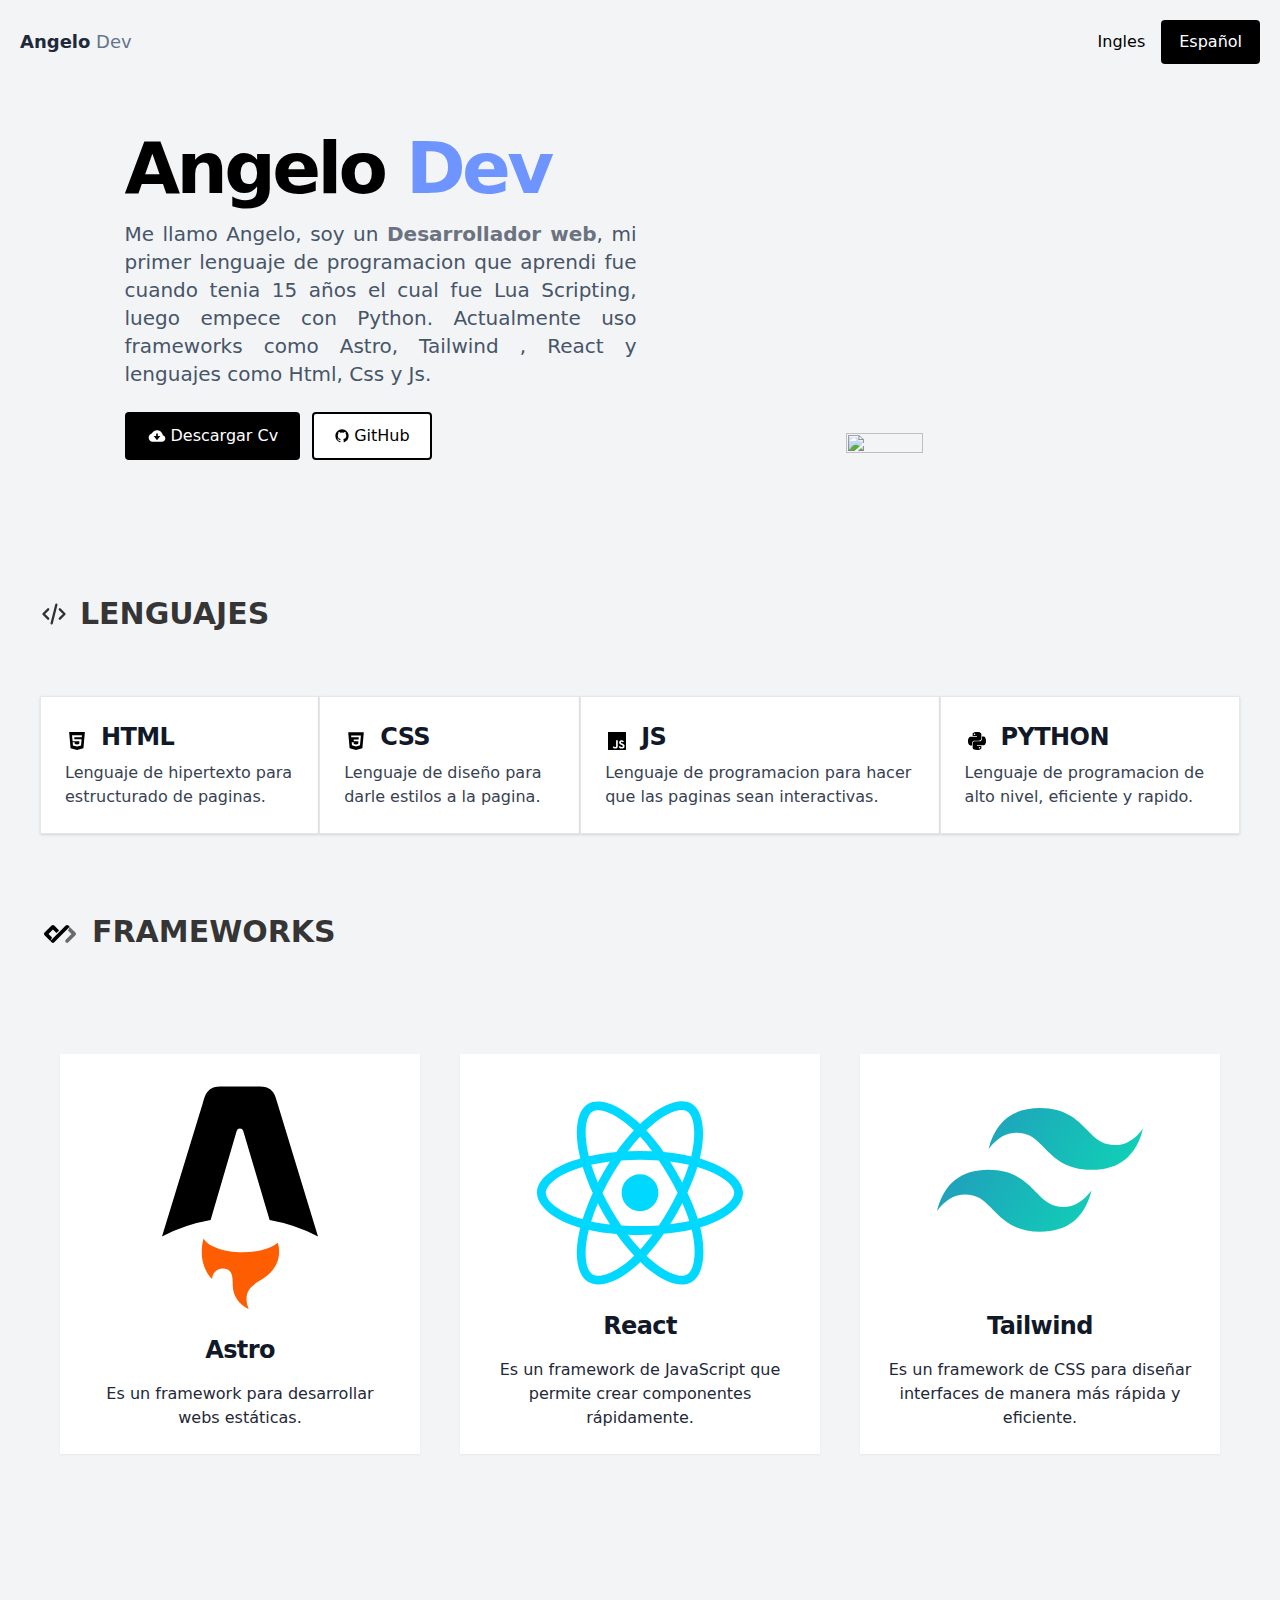
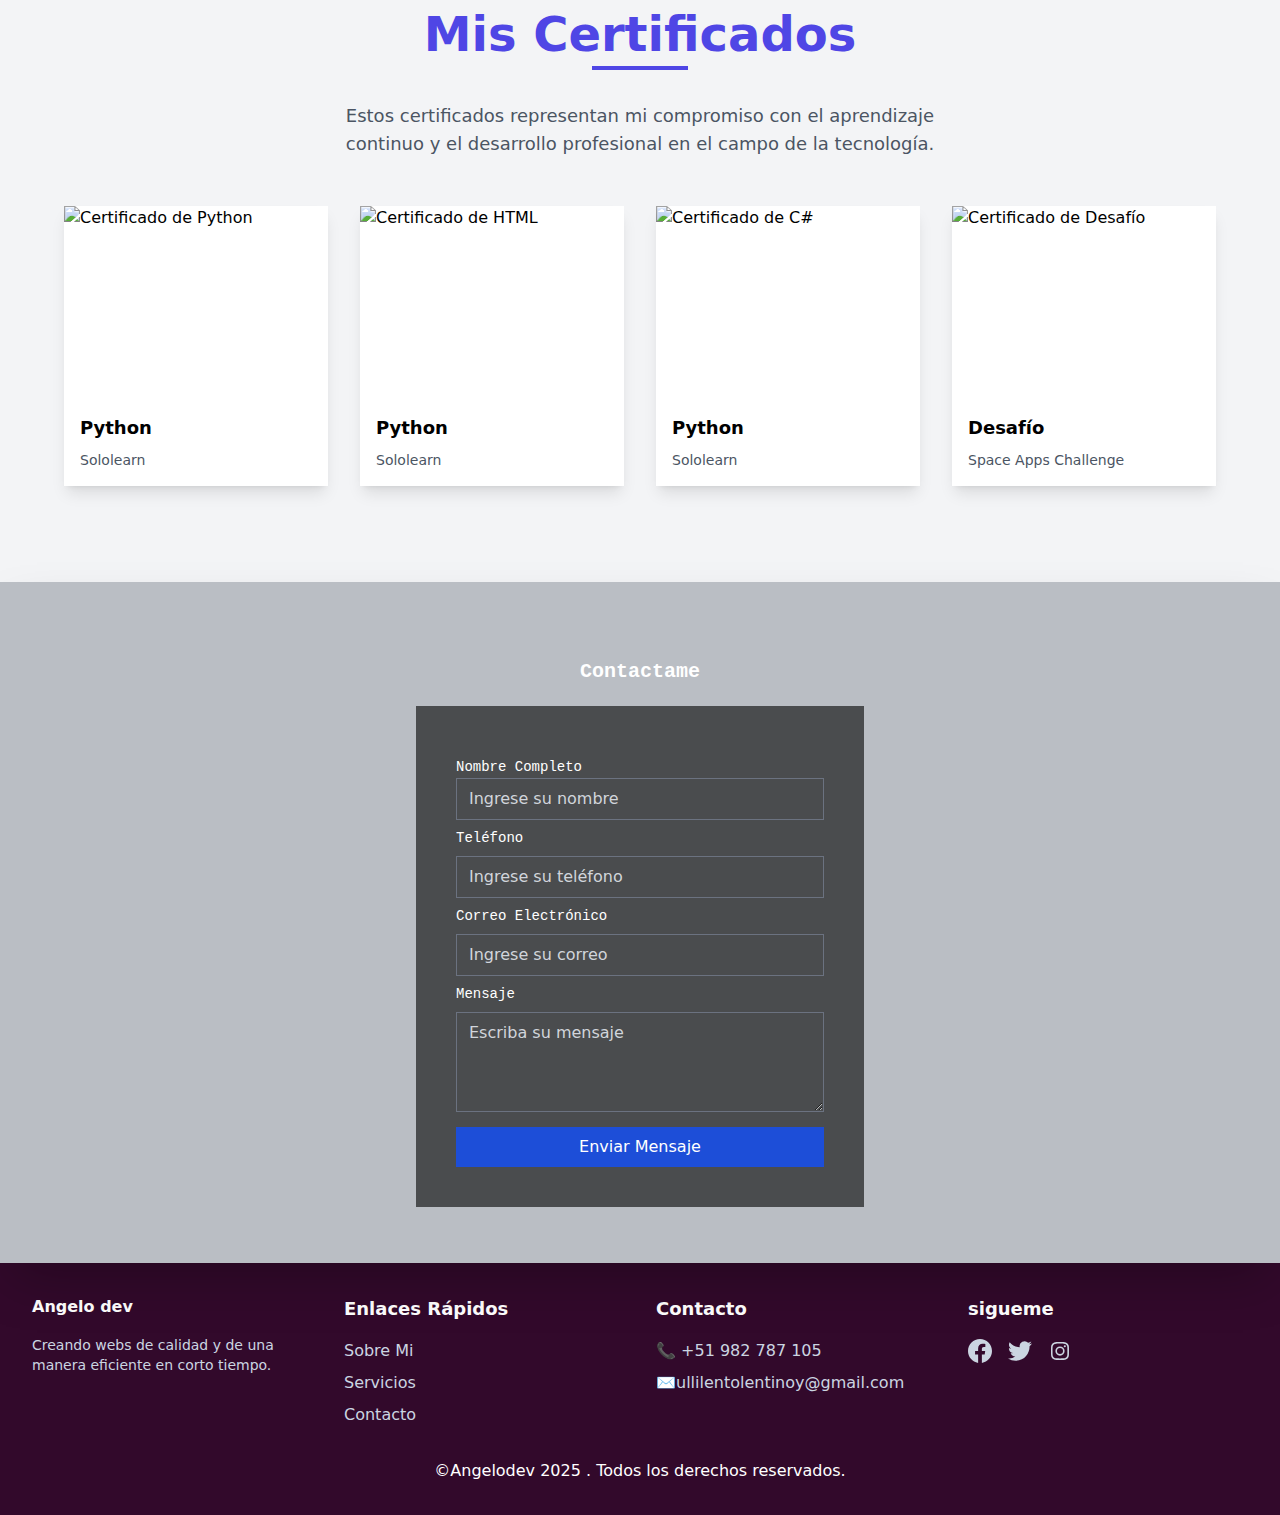
==== commit 5df6aa6b: "xd" ====
--- a/index.html
+++ b/index.html
@@ -1,7 +1,7 @@
 <!DOCTYPE html><html lang="en"> <head><meta charset="UTF-8"><meta name="description" content="Portafolio Angelo dev"><meta name="viewport" content="width=device-width"><link rel="icon" type="image/svg+xml" href="/favicon.svg"><meta name="generator" content="Astro v4.16.13"><title>zzz_angelo</title><link rel="stylesheet" href="/_astro/en.D28jVTCt.css">
 <style>h1[data-astro-cid-hfvnk6gg] strong[data-astro-cid-hfvnk6gg]{color:#6e95ff}
-</style><script type="module" src="/_astro/hoisted.DKWIymoB.js"></script></head> <body>  <div class="max-w-screen-xl mx-auto px-5"> <header class="flex flex-col lg:flex-row justify-between items-center my-5"> <div class="flex w-full lg:w-auto items-center justify-between"> <a href="/" class="text-lg"> <span class="font-bold text-slate-800">Angelo</span><span class="text-slate-500">Dev</span> </a> <div class="block lg:hidden"> <button id="menu-toggle" aria-label="Toggle Menu"> <svg fill="currentColor" class="w-4 h-4 text-gray-800" width="24" height="24" viewBox="0 0 24 24" xmlns="https://www.w3.org/2000/svg"> <title>Toggle Menu</title> <path class="close-icon hidden" fill-rule="evenodd" clip-rule="evenodd" d="M18.278 16.864a1 1 0 01-1.414 1.414l-4.829-4.828-4.828 4.828a1 1 0 01-1.414-1.414l4.828-4.829-4.828-4.828a1 1 0 011.414-1.414l4.829 4.828 4.828-4.828a1 1 0 111.414 1.414l-4.828 4.829 4.828 4.828z"></path> <path class="open-icon" fill-rule="evenodd" d="M4 5h16a1 1 0 010 2H4a1 1 0 110-2zm0 6h16a1 1 0 010 2H4a1 1 0 010-2zm0 6h16a1 1 0 010 2H4a1 1 0 010-2z"></path> </svg> </button> </div> </div> <div> <div class="hidden lg:flex items-center gap-4"> <a href="/en">Ingles</a> <a href="/" class="rounded text-center transition focus-visible:ring-2 ring-offset-2 ring-gray-200 px-4 py-2 bg-black text-white hover:bg-gray-800 border-2 border-transparent">Español
-</a> </div></div> </header> <!-- Menú lateral para móvil --> <div id="sidebar" class="fixed inset-y-0 left-0 w-64 bg-white shadow-lg transform -translate-x-full transition-transform duration-300 ease-in-out lg:hidden"> <div id="sidebar-menu" class="flex flex-col items-center p-4 mt-4 space-y-2"> <!-- Los elementos del menú se generarán dinámicamente aquí --> </div> </div> </div>  <div class="max-w-screen-xl mx-auto px-5" data-astro-cid-hfvnk6gg> <main class="flex flex-wrap justify-around lg:grid-cols-2 place-items-end pt-16 pb-8 md:pt-12 md:pb-24" data-astro-cid-hfvnk6gg> <div data-astro-cid-hfvnk6gg> <h1 class="text-5xl lg:text-6xl xl:text-7xl font-bold lg:tracking-tight xl:tracking-tighter" data-astro-cid-hfvnk6gg>
+</style><script type="module" src="/_astro/hoisted.D7HLItDQ.js"></script></head> <body>  <div class="max-w-screen-xl mx-auto px-5"> <header class="flex flex-col lg:flex-row justify-between items-center my-5"> <div class="flex w-full lg:w-auto items-center justify-between"> <a href="/" class="text-lg"> <span class="font-bold text-slate-800">Angelo</span> <span class="text-slate-500">Dev</span> </a> <div class="block lg:hidden"> <button id="menu-toggle" aria-label="Toggle Menu"> <svg fill="currentColor" class="w-6 h-6 text-gray-800" viewBox="0 0 24 24" xmlns="http://www.w3.org/2000/svg"> <title>Toggle Menu</title> <path class="open-icon" d="M4 5h16a1 1 0 010 2H4a1 1 0 110-2zm0 6h16a1 1 0 010 2H4a1 1 0 010-2zm0 6h16a1 1 0 010 2H4a1 1 0 010-2z"></path> <path class="close-icon hidden" d="M18.278 16.864a1 1 0 01-1.414 1.414l-4.829-4.828-4.828 4.828a1 1 0 01-1.414-1.414l4.828-4.829-4.828-4.828a1 1 0 011.414-1.414l4.829 4.828 4.828-4.828a1 1 0 111.414 1.414l-4.828 4.829 4.828 4.828z"></path> </svg> </button> </div> </div> <div> <div class="hidden lg:flex items-center gap-4"> <a href="/en">Ingles</a> <a href="/" class="rounded text-center transition focus-visible:ring-2 ring-offset-2 ring-gray-200 px-4 py-2 bg-black text-white hover:bg-gray-800 border-2 border-transparent">Español
+</a> </div></div> </header> <!-- Menú lateral para móvil --> <div id="sidebar" class="fixed inset-y-0 left-0 w-64 bg-white shadow-lg transform -translate-x-full transition-transform duration-300 ease-in-out lg:hidden"> <div id="sidebar-menu" class="flex flex-col items-center p-4 mt-4 space-y-2"></div> </div> </div>  <div class="max-w-screen-xl mx-auto px-5" data-astro-cid-hfvnk6gg> <main class="flex flex-wrap justify-around lg:grid-cols-2 place-items-end pt-16 pb-8 md:pt-12 md:pb-24" data-astro-cid-hfvnk6gg> <div data-astro-cid-hfvnk6gg> <h1 class="text-5xl lg:text-6xl xl:text-7xl font-bold lg:tracking-tight xl:tracking-tighter" data-astro-cid-hfvnk6gg>
 Angelo <strong data-astro-cid-hfvnk6gg>Dev</strong> </h1> <p class="text-xl mt-4 text-slate-600 max-w-lg text-justify" data-astro-cid-hfvnk6gg>
 Me llamo Angelo, soy un <strong class="text-gray-500" data-astro-cid-hfvnk6gg>Desarrollador web</strong>, mi primer lenguaje
                 de programacion que aprendi fue cuando tenia 15 años el cual fue
@@ -37,4 +37,4 @@
 Estos certificados representan mi compromiso con el aprendizaje continuo y el desarrollo profesional en el campo de la tecnología.
 </p> <div class="grid grid-cols-1 sm:grid-cols-2 lg:grid-cols-4 gap-8 max-w-6xl mx-auto"> <div class="bg-white rounded-lg shadow-lg overflow-hidden transform transition duration-300 hover:scale-105 hover:shadow-xl"> <img src="https://api2.sololearn.com/v2/certificates/CC-PS8RVV33/image/png" class="w-full h-48 object-cover" alt="Certificado de Python"> <div class="p-4"> <h3 class="font-semibold text-lg mb-2">Python</h3> <p class="text-gray-600 text-sm">Sololearn</p> </div> </div> <div class="bg-white rounded-lg shadow-lg overflow-hidden transform transition duration-300 hover:scale-105 hover:shadow-xl"> <img src="https://api2.sololearn.com/v2/certificates/CC-HWNMALXX/image/png" class="w-full h-48 object-cover" alt="Certificado de HTML"> <div class="p-4"> <h3 class="font-semibold text-lg mb-2">Python</h3> <p class="text-gray-600 text-sm">Sololearn</p> </div> </div> <div class="bg-white rounded-lg shadow-lg overflow-hidden transform transition duration-300 hover:scale-105 hover:shadow-xl"> <img src="https://api2.sololearn.com/v2/certificates/CC-CSPEIE5J/image/png" class="w-full h-48 object-cover" alt="Certificado de C#"> <div class="p-4"> <h3 class="font-semibold text-lg mb-2">Python</h3> <p class="text-gray-600 text-sm">Sololearn</p> </div> </div> <div class="bg-white rounded-lg shadow-lg overflow-hidden transform transition duration-300 hover:scale-105 hover:shadow-xl"> <img src="https://zzzangelo-y.github.io/imagenes/desafio.jpg" class="w-full h-48 object-cover" alt="Certificado de Desafío"> <div class="p-4"> <h3 class="font-semibold text-lg mb-2">Desafío</h3> <p class="text-gray-600 text-sm">Space Apps Challenge</p> </div> </div> </div> </div> </section> </body></html> <style>astro-island,astro-slot,astro-static-slot{display:contents}</style><script>(()=>{var l=(s,i,o)=>{let r=async()=>{await(await s())()},t=typeof i.value=="object"?i.value:void 0,c={rootMargin:t==null?void 0:t.rootMargin},n=new IntersectionObserver(e=>{for(let a of e)if(a.isIntersecting){n.disconnect(),r();break}},c);for(let e of o.children)n.observe(e)};(self.Astro||(self.Astro={})).visible=l;window.dispatchEvent(new Event("astro:visible"));})();;(()=>{var A=Object.defineProperty;var g=(i,o,a)=>o in i?A(i,o,{enumerable:!0,configurable:!0,writable:!0,value:a}):i[o]=a;var d=(i,o,a)=>g(i,typeof o!="symbol"?o+"":o,a);{let i={0:t=>m(t),1:t=>a(t),2:t=>new RegExp(t),3:t=>new Date(t),4:t=>new Map(a(t)),5:t=>new Set(a(t)),6:t=>BigInt(t),7:t=>new URL(t),8:t=>new Uint8Array(t),9:t=>new Uint16Array(t),10:t=>new Uint32Array(t),11:t=>1/0*t},o=t=>{let[l,e]=t;return l in i?i[l](e):void 0},a=t=>t.map(o),m=t=>typeof t!="object"||t===null?t:Object.fromEntries(Object.entries(t).map(([l,e])=>[l,o(e)]));class y extends HTMLElement{constructor(){super(...arguments);d(this,"Component");d(this,"hydrator");d(this,"hydrate",async()=>{var b;if(!this.hydrator||!this.isConnected)return;let e=(b=this.parentElement)==null?void 0:b.closest("astro-island[ssr]");if(e){e.addEventListener("astro:hydrate",this.hydrate,{once:!0});return}let c=this.querySelectorAll("astro-slot"),n={},h=this.querySelectorAll("template[data-astro-template]");for(let r of h){let s=r.closest(this.tagName);s!=null&&s.isSameNode(this)&&(n[r.getAttribute("data-astro-template")||"default"]=r.innerHTML,r.remove())}for(let r of c){let s=r.closest(this.tagName);s!=null&&s.isSameNode(this)&&(n[r.getAttribute("name")||"default"]=r.innerHTML)}let p;try{p=this.hasAttribute("props")?m(JSON.parse(this.getAttribute("props"))):{}}catch(r){let s=this.getAttribute("component-url")||"<unknown>",v=this.getAttribute("component-export");throw v&&(s+=` (export ${v})`),console.error(`[hydrate] Error parsing props for component ${s}`,this.getAttribute("props"),r),r}let u;await this.hydrator(this)(this.Component,p,n,{client:this.getAttribute("client")}),this.removeAttribute("ssr"),this.dispatchEvent(new CustomEvent("astro:hydrate"))});d(this,"unmount",()=>{this.isConnected||this.dispatchEvent(new CustomEvent("astro:unmount"))})}disconnectedCallback(){document.removeEventListener("astro:after-swap",this.unmount),document.addEventListener("astro:after-swap",this.unmount,{once:!0})}connectedCallback(){if(!this.hasAttribute("await-children")||document.readyState==="interactive"||document.readyState==="complete")this.childrenConnectedCallback();else{let e=()=>{document.removeEventListener("DOMContentLoaded",e),c.disconnect(),this.childrenConnectedCallback()},c=new MutationObserver(()=>{var n;((n=this.lastChild)==null?void 0:n.nodeType)===Node.COMMENT_NODE&&this.lastChild.nodeValue==="astro:end"&&(this.lastChild.remove(),e())});c.observe(this,{childList:!0}),document.addEventListener("DOMContentLoaded",e)}}async childrenConnectedCallback(){let e=this.getAttribute("before-hydration-url");e&&await import(e),this.start()}async start(){let e=JSON.parse(this.getAttribute("opts")),c=this.getAttribute("client");if(Astro[c]===void 0){window.addEventListener(`astro:${c}`,()=>this.start(),{once:!0});return}try{await Astro[c](async()=>{let n=this.getAttribute("renderer-url"),[h,{default:p}]=await Promise.all([import(this.getAttribute("component-url")),n?import(n):()=>()=>{}]),u=this.getAttribute("component-export")||"default";if(!u.includes("."))this.Component=h[u];else{this.Component=h;for(let f of u.split("."))this.Component=this.Component[f]}return this.hydrator=p,this.hydrate},e,this)}catch(n){console.error(`[astro-island] Error hydrating ${this.getAttribute("component-url")}`,n)}}attributeChangedCallback(){this.hydrate()}}d(y,"observedAttributes",["props"]),customElements.get("astro-island")||customElements.define("astro-island",y)}})();</script><astro-island uid="1xjAXc" prefix="r0" component-url="/_astro/Contactanos.J__z3wVr.js" component-export="default" renderer-url="/_astro/client.BIGLHmRd.js" props="{}" ssr="" client="visible" opts="{&quot;name&quot;:&quot;Contactanos&quot;,&quot;value&quot;:true}" await-children=""><div class="flex flex-col items-center w-full shadow-2xl border-gray-200 relative p-14 max-md:p-2" style="background-image:url(&quot;https://openseauserdata.com/files/5f085809f2b711643e4eb4974cc03c0e.gif&quot;);background-size:cover;background-position:center"><div class="absolute inset-0 bg-gray-700 bg-opacity-30"></div><div class="relative p-5 rounded-t-md"><h2 class="text-center text-xl font-bold font-mono text-white">Contactame</h2></div><form action="https://formsubmit.co/ullilentolentinoy@gmail.com" method="POST" class="relative p-10 space-y-2 bg-black bg-opacity-60 rounded-md w-full max-w-md"><input type="hidden" name="_next" value="https://zzzangelo-y.vercel.app/"/><input type="hidden" name="_captcha" value="false"/><div><label for="name" class="text-sm font-medium mb-2 font-mono text-white">Nombre Completo</label><input type="text" id="name" name="name" placeholder="Ingrese su nombre" class="w-full px-3 py-2 bg-transparent border border-gray-500 text-white rounded-md focus:outline-none focus:ring-2 focus:ring-blue-600 placeholder-gray-300" required="" value=""/></div><div><label for="phone" class="block text-sm font-medium mb-2 font-mono text-white">Teléfono</label><input type="tel" id="phone" name="phone" placeholder="Ingrese su teléfono" class="w-full px-3 py-2 bg-transparent border border-gray-500 text-white rounded-md focus:outline-none focus:ring-2 focus:ring-blue-600 placeholder-gray-300" value=""/></div><div><label for="email" class="block text-sm font-medium mb-2 font-mono text-white">Correo Electrónico</label><input type="email" id="email" name="email" placeholder="Ingrese su correo" class="w-full px-3 py-2 bg-transparent border border-gray-500 text-white rounded-md focus:outline-none focus:ring-2 focus:ring-blue-600 placeholder-gray-300" required="" value=""/></div><div><label for="message" class="block text-sm font-medium mb-2 font-mono text-white">Mensaje</label><textarea id="message" name="message" placeholder="Escriba su mensaje" class="w-full px-3 py-2 bg-transparent border border-gray-500 text-white rounded-md focus:outline-none focus:ring-2 focus:ring-blue-600 placeholder-gray-300 min-h-[100px]" required=""></textarea></div><button type="submit" class="w-full bg-blue-700 text-white py-2 rounded-md hover:bg-blue-800 transition duration-300 ease-in-out">Enviar Mensaje</button></form></div><!--astro:end--></astro-island> <footer class="bg-[#32092B] text-white py-8 mt-auto"> <div class="max-w-7xl mx-auto px-4 sm:px-6 lg:px-8"> <div class="grid grid-cols-1 sm:grid-cols-2 md:grid-cols-4 gap-8"> <div class="space-y-4 text-center sm:text-left"> <div class="flex items-center justify-center sm:justify-start space-x-2"> <span class="font-bold">Angelo dev</span> </div> <p class="text-slate-300 text-sm">
 Creando webs de calidad y de una manera eficiente en corto tiempo.
-</p> </div> <!-- Enlaces rápidos --> <div class="space-y-4 text-center sm:text-left"> <h3 class="text-lg font-semibold">Enlaces Rápidos</h3> <ul class="space-y-2"> <li> <a href="#" class="text-slate-300 hover:text-white transition">Sobre Mi</a> </li> <li> <a href="#" class="text-slate-300 hover:text-white transition">Servicios</a> </li> <li> <a href="#" class="text-slate-300 hover:text-white transition">Contacto</a> </li> </ul> </div> <!-- Contacto --> <div class="space-y-4 flex flex-col text-center sm:text-left"> <h3 class="text-lg font-semibold">Contacto</h3> <ul class="space-y-2 text-slate-300 flex flex-col items-center sm:items-start"> <a href="tel:+51974475047" class="flex items-center space-x-1"> <li>📞 +51 982 787 105</li> </a> <li>✉️ullilentolentinoy@gmail.com</li> </ul> </div> <!-- Redes Sociales --> <div class="space-y-4 text-center sm:text-left"> <h3 class="text-lg font-semibold">sigueme</h3> <div class="flex space-x-4 justify-center sm:justify-start"> <a href="#" class="text-slate-300 hover:text-white transition"> <svg class="h-6 w-6" fill="currentColor" viewBox="0 0 24 24"> <path d="M24 12.073c0-6.627-5.373-12-12-12s-12 5.373-12 12c0 5.99 4.388 10.954 10.125 11.854v-8.385H7.078v-3.47h3.047V9.43c0-3.007 1.792-4.669 4.533-4.669 1.312 0 2.686.235 2.686.235v2.953H15.83c-1.491 0-1.956.925-1.956 1.874v2.25h3.328l-.532 3.47h-2.796v8.385C19.612 23.027 24 18.062 24 12.073z"></path> </svg> </a> <a href="#" class="text-slate-300 hover:text-white transition"> <svg class="h-6 w-6" fill="currentColor" viewBox="0 0 24 24"> <path d="M23.953 4.57a10 10 0 01-2.825.775 4.958 4.958 0 002.163-2.723c-.951.555-2.005.959-3.127 1.184a4.92 4.92 0 00-8.384 4.482C7.69 8.095 4.067 6.13 1.64 3.162a4.822 4.822 0 00-.666 2.475c0 1.71.87 3.213 2.188 4.096a4.904 4.904 0 01-2.228-.616v.06a4.923 4.923 0 003.946 4.827 4.996 4.996 0 01-2.212.085 4.936 4.936 0 004.604 3.417 9.867 9.867 0 01-6.102 2.105c-.39 0-.779-.023-1.17-.067a13.995 13.995 0 007.557 2.209c9.053 0 13.998-7.496 13.998-13.985 0-.21 0-.42-.015-.63A9.935 9.935 0 0024 4.59z"></path> </svg> </a> <a href="#" class="text-slate-300 hover:text-white transition"> <svg class="h-6 w-6" fill="currentColor" viewBox="0 0 24 24"> <path d="M12 0C8.74 0 8.333.015 7.053.072 5.775.132 4.905.333 4.14.63c-.789.306-1.459.717-2.126 1.384S.935 3.35.63 4.14C.333 4.905.131 5.775.072 7.053.012 8.333 0 8.74 0 12s.015 3.667.072 4.947c.06 1.277.261 2.148.558 2.913.306.788.717 1.459 1.384 2.126.667.666 1.336 1.079 2.126 1.384.766.296 1.636.499 2.913.558C8.333 23.988 8.74 24 12 24s3.667-.015 4.947-.072c1.277-.06 2.148-.262 2.913-.558.788-.306 1.459-.718 2.126-1.384.666-.667 1.079-1.335 1.384-2.126.296-.765.499-1.636.558-2.913.06-1.28.072-1.687.072-4.947s-.015-3.667-.072-4.947c-.06-1.277-.262-2.149-.558-2.913-.306-.789-.718-1.459-1.384-2.126C21.319 1.347 20.651.935 19.86.63c-.765-.297-1.636-.499-2.913-.558C15.667.012 15.26 0 12 0zm0 2.16c3.203 0 3.585.016 4.85.071 1.17.055 1.805.249 2.227.415.562.217.96.477 1.382.896.419.42.679.819.896 1.381.164.422.36 1.057.413 2.227.057 1.266.07 1.646.07 4.85s-.015 3.585-.074 4.85c-.061 1.17-.256 1.805-.421 2.227-.224.562-.479.96-.899 1.382-.419.419-.824.679-1.38.896-.42.164-1.065.36-2.235.413-1.274.057-1.649.07-4.859.07-3.211 0-3.586-.015-4.859-.074-1.171-.061-1.816-.256-2.227-.413-.562-.217-.96-.477-1.381-.896-.42-.422-.681-.819-.896-1.382-.164-.422-.36-1.057-.413-2.227-.057-1.264-.07-1.645-.07-4.85 0-3.207.015-3.585.074-4.85.061-1.17.249-1.805.413-2.227.215-.562.48-.96.899-1.381.42-.42.819-.679 1.38-.896 1.47-.573 3.149-.65 5.618-.656zm-2.93 3.723v8.33h3.46v-8.33h-3.46zm1.735-5.054c-.17 0-.312.136-.312.306 0 .169.14.306.312.306.17 0 .307-.137.307-.306 0-.17-.137-.306-.307-.306zm2.929 5.054h-3.462v8.33h3.462v-8.33z"></path> </svg> </a> </div> </div> </div> <!-- Derechos de autor --> <div class="text-center mt-8"> <p>&copy;Angelodev 2025 . Todos los derechos reservados.</p> </div> </div> </footer>  </body></html> +</p> </div> <!-- Enlaces rápidos --> <div class="space-y-4 text-center sm:text-left"> <h3 class="text-lg font-semibold">Enlaces Rápidos</h3> <ul class="space-y-2"> <li> <a href="#" class="text-slate-300 hover:text-white transition">Sobre Mi</a> </li> <li> <a href="#" class="text-slate-300 hover:text-white transition">Servicios</a> </li> <li> <a href="#" class="text-slate-300 hover:text-white transition">Contacto</a> </li> </ul> </div> <!-- Contacto --> <div class="space-y-4 flex flex-col text-center sm:text-left"> <h3 class="text-lg font-semibold">Contacto</h3> <ul class="space-y-2 text-slate-300 flex flex-col items-center sm:items-start"> <a href="tel:+51974475047" class="flex items-center space-x-1"> <li>📞 +51 982 787 105</li> </a> <li>✉️ullilentolentinoy@gmail.com</li> </ul> </div> <!-- Redes Sociales --> <div class="space-y-4 text-center sm:text-left"> <h3 class="text-lg font-semibold">sigueme</h3> <div class="flex space-x-4 justify-center sm:justify-start"> <a href="#" class="text-slate-300 hover:text-white transition"> <svg class="h-6 w-6" fill="currentColor" viewBox="0 0 24 24"> <path d="M24 12.073c0-6.627-5.373-12-12-12s-12 5.373-12 12c0 5.99 4.388 10.954 10.125 11.854v-8.385H7.078v-3.47h3.047V9.43c0-3.007 1.792-4.669 4.533-4.669 1.312 0 2.686.235 2.686.235v2.953H15.83c-1.491 0-1.956.925-1.956 1.874v2.25h3.328l-.532 3.47h-2.796v8.385C19.612 23.027 24 18.062 24 12.073z"></path> </svg> </a> <a href="#" class="text-slate-300 hover:text-white transition"> <svg class="h-6 w-6" fill="currentColor" viewBox="0 0 24 24"> <path d="M23.953 4.57a10 10 0 01-2.825.775 4.958 4.958 0 002.163-2.723c-.951.555-2.005.959-3.127 1.184a4.92 4.92 0 00-8.384 4.482C7.69 8.095 4.067 6.13 1.64 3.162a4.822 4.822 0 00-.666 2.475c0 1.71.87 3.213 2.188 4.096a4.904 4.904 0 01-2.228-.616v.06a4.923 4.923 0 003.946 4.827 4.996 4.996 0 01-2.212.085 4.936 4.936 0 004.604 3.417 9.867 9.867 0 01-6.102 2.105c-.39 0-.779-.023-1.17-.067a13.995 13.995 0 007.557 2.209c9.053 0 13.998-7.496 13.998-13.985 0-.21 0-.42-.015-.63A9.935 9.935 0 0024 4.59z"></path> </svg> </a> <a href="#" class="text-slate-300 hover:text-white transition"> <svg class="h-6 w-6" fill="currentColor" viewBox="0 0 24 24"><path d="M11.999 7.377a4.623 4.623 0 1 0 0 9.248 4.623 4.623 0 0 0 0-9.248zm0 7.627a3.004 3.004 0 1 1 0-6.008 3.004 3.004 0 0 1 0 6.008z"></path><circle cx="16.806" cy="7.207" r="1.078"></circle><path d="M20.533 6.111A4.605 4.605 0 0 0 17.9 3.479a6.606 6.606 0 0 0-2.186-.42c-.963-.042-1.268-.054-3.71-.054s-2.755 0-3.71.054a6.554 6.554 0 0 0-2.184.42 4.6 4.6 0 0 0-2.633 2.632 6.585 6.585 0 0 0-.419 2.186c-.043.962-.056 1.267-.056 3.71 0 2.442 0 2.753.056 3.71.015.748.156 1.486.419 2.187a4.61 4.61 0 0 0 2.634 2.632 6.584 6.584 0 0 0 2.185.45c.963.042 1.268.055 3.71.055s2.755 0 3.71-.055a6.615 6.615 0 0 0 2.186-.419 4.613 4.613 0 0 0 2.633-2.633c.263-.7.404-1.438.419-2.186.043-.962.056-1.267.056-3.71s0-2.753-.056-3.71a6.581 6.581 0 0 0-.421-2.217zm-1.218 9.532a5.043 5.043 0 0 1-.311 1.688 2.987 2.987 0 0 1-1.712 1.711 4.985 4.985 0 0 1-1.67.311c-.95.044-1.218.055-3.654.055-2.438 0-2.687 0-3.655-.055a4.96 4.96 0 0 1-1.669-.311 2.985 2.985 0 0 1-1.719-1.711 5.08 5.08 0 0 1-.311-1.669c-.043-.95-.053-1.218-.053-3.654 0-2.437 0-2.686.053-3.655a5.038 5.038 0 0 1 .311-1.687c.305-.789.93-1.41 1.719-1.712a5.01 5.01 0 0 1 1.669-.311c.951-.043 1.218-.055 3.655-.055s2.687 0 3.654.055a4.96 4.96 0 0 1 1.67.311 2.991 2.991 0 0 1 1.712 1.712 5.08 5.08 0 0 1 .311 1.669c.043.951.054 1.218.054 3.655 0 2.436 0 2.698-.043 3.654h-.011z"></path></svg> </a> </div> </div> </div> <!-- Derechos de autor --> <div class="text-center mt-8"> <p>&copy;Angelodev 2025 . Todos los derechos reservados.</p> </div> </div> </footer>  </body></html> 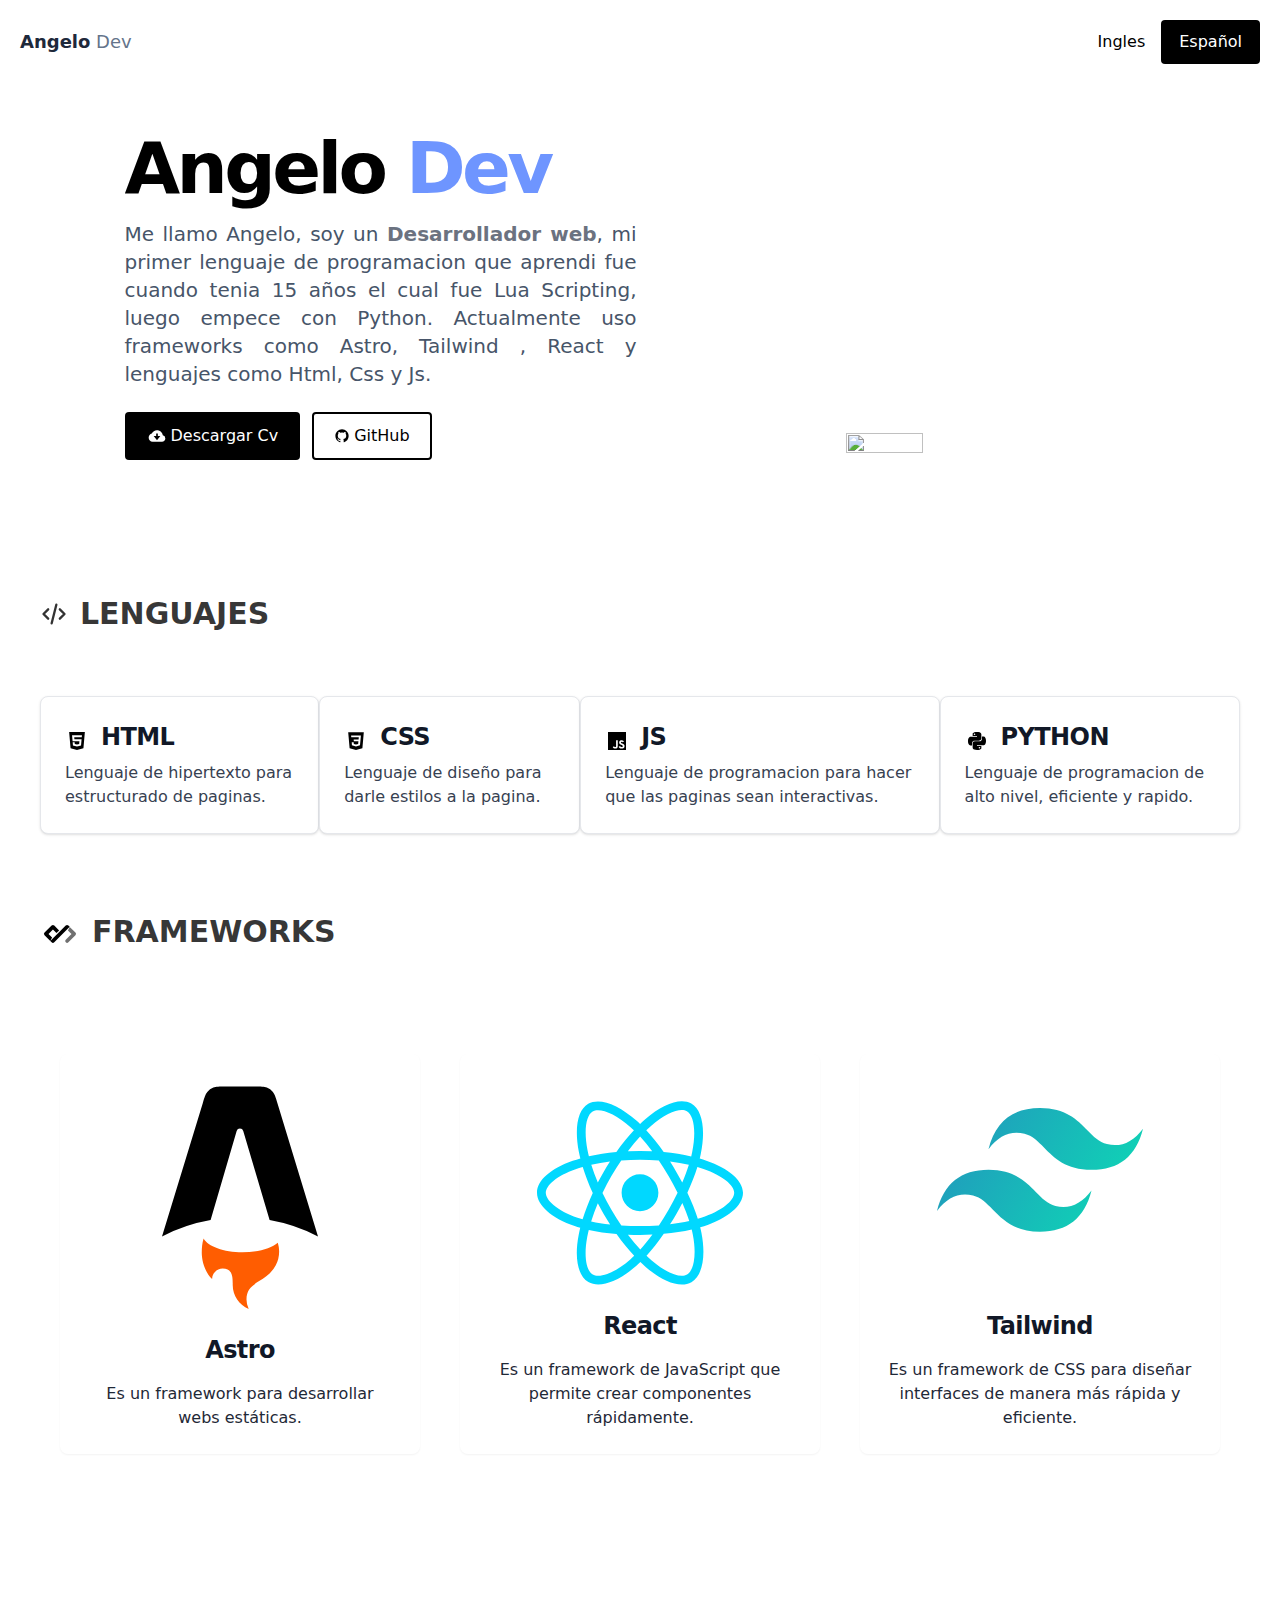
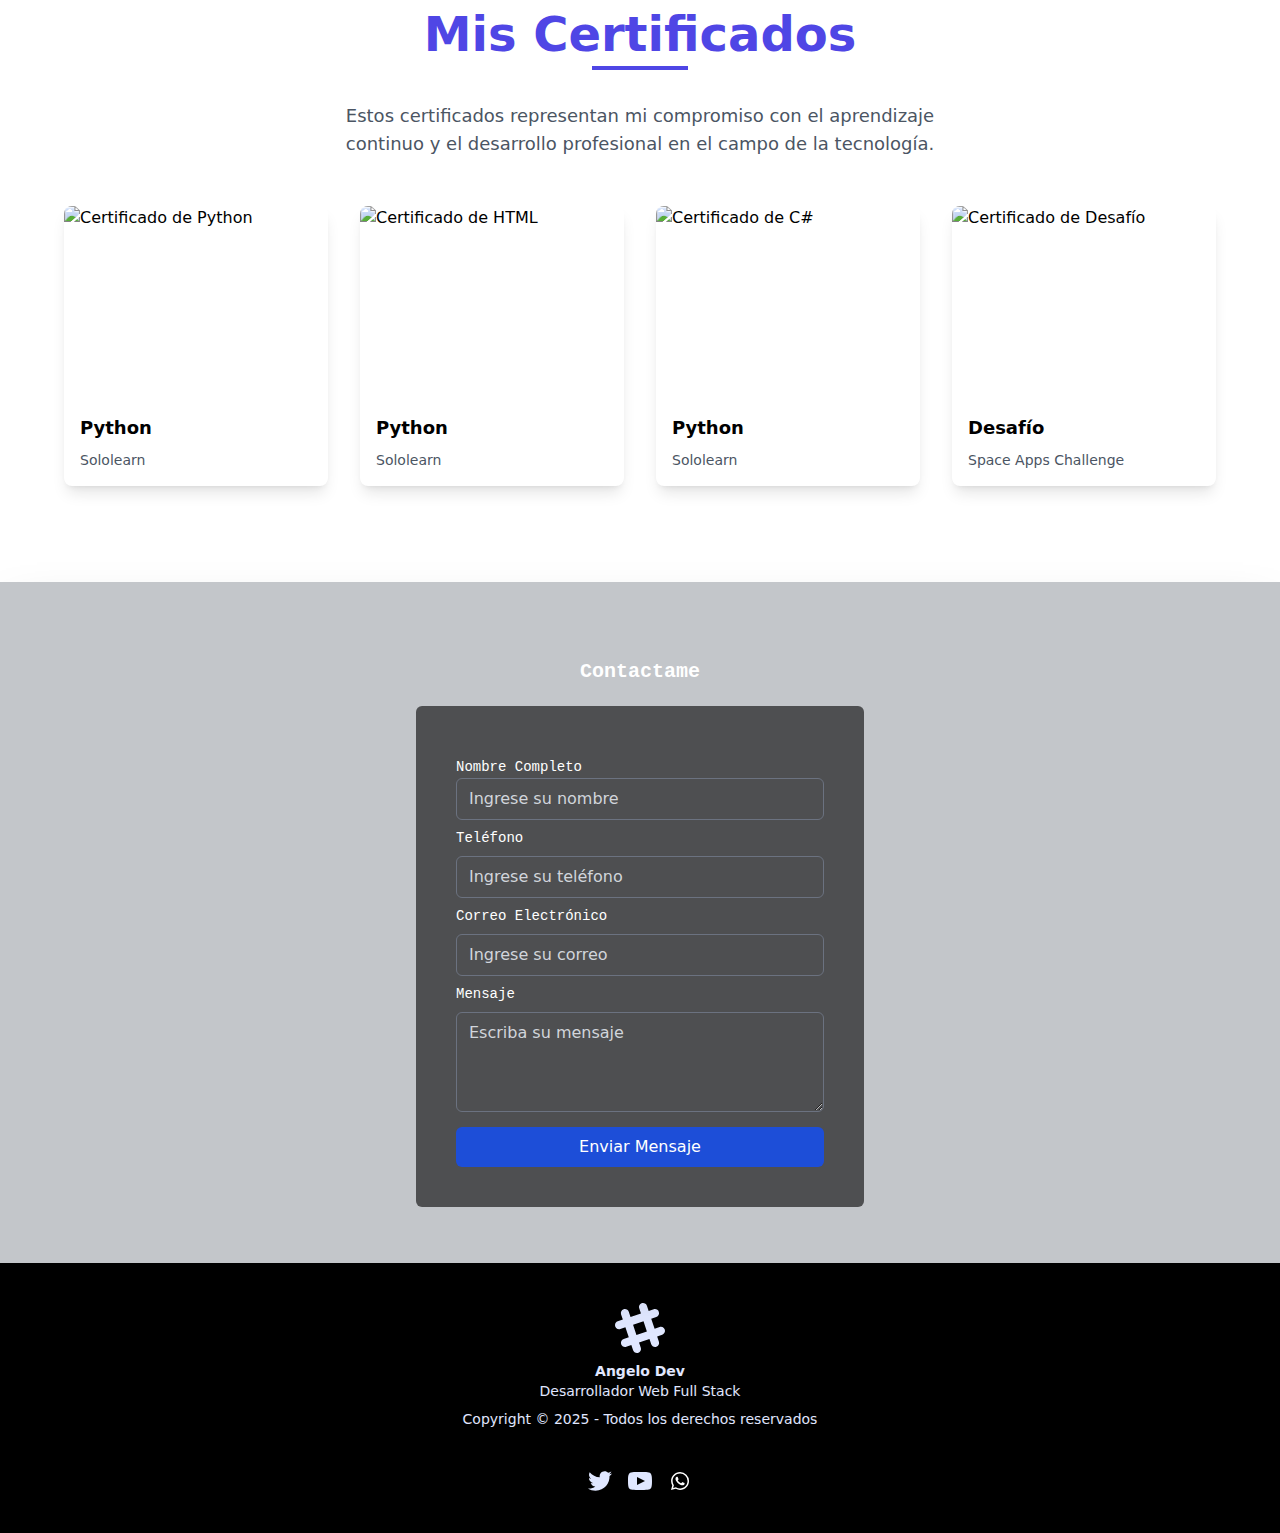
==== commit acb42786: "npm run daisyui" ====
--- a/index.html
+++ b/index.html
@@ -1,7 +1,7 @@
-<!DOCTYPE html><html lang="en"> <head><meta charset="UTF-8"><meta name="description" content="Portafolio Angelo dev"><meta name="viewport" content="width=device-width"><link rel="icon" type="image/svg+xml" href="/favicon.svg"><meta name="generator" content="Astro v4.16.13"><title>zzz_angelo</title><link rel="stylesheet" href="/_astro/en.D28jVTCt.css">
+<!DOCTYPE html><html lang="en" data-astro-cid-sckkx6r4> <head><meta charset="UTF-8"><meta name="description" content="Portafolio Angelo dev"><meta name="viewport" content="width=device-width"><link rel="icon" type="image/svg+xml" href="/favicon.svg"><meta name="generator" content="Astro v5.5.2"><title>zzz_angelo</title><link rel="stylesheet" href="/_astro/en.DGfvywTI.css">
 <style>h1[data-astro-cid-hfvnk6gg] strong[data-astro-cid-hfvnk6gg]{color:#6e95ff}
-</style><script type="module" src="/_astro/hoisted.D7HLItDQ.js"></script></head> <body>  <div class="max-w-screen-xl mx-auto px-5"> <header class="flex flex-col lg:flex-row justify-between items-center my-5"> <div class="flex w-full lg:w-auto items-center justify-between"> <a href="/" class="text-lg"> <span class="font-bold text-slate-800">Angelo</span> <span class="text-slate-500">Dev</span> </a> <div class="block lg:hidden"> <button id="menu-toggle" aria-label="Toggle Menu"> <svg fill="currentColor" class="w-6 h-6 text-gray-800" viewBox="0 0 24 24" xmlns="http://www.w3.org/2000/svg"> <title>Toggle Menu</title> <path class="open-icon" d="M4 5h16a1 1 0 010 2H4a1 1 0 110-2zm0 6h16a1 1 0 010 2H4a1 1 0 010-2zm0 6h16a1 1 0 010 2H4a1 1 0 010-2z"></path> <path class="close-icon hidden" d="M18.278 16.864a1 1 0 01-1.414 1.414l-4.829-4.828-4.828 4.828a1 1 0 01-1.414-1.414l4.828-4.829-4.828-4.828a1 1 0 011.414-1.414l4.829 4.828 4.828-4.828a1 1 0 111.414 1.414l-4.828 4.829 4.828 4.828z"></path> </svg> </button> </div> </div> <div> <div class="hidden lg:flex items-center gap-4"> <a href="/en">Ingles</a> <a href="/" class="rounded text-center transition focus-visible:ring-2 ring-offset-2 ring-gray-200 px-4 py-2 bg-black text-white hover:bg-gray-800 border-2 border-transparent">Español
-</a> </div></div> </header> <!-- Menú lateral para móvil --> <div id="sidebar" class="fixed inset-y-0 left-0 w-64 bg-white shadow-lg transform -translate-x-full transition-transform duration-300 ease-in-out lg:hidden"> <div id="sidebar-menu" class="flex flex-col items-center p-4 mt-4 space-y-2"></div> </div> </div>  <div class="max-w-screen-xl mx-auto px-5" data-astro-cid-hfvnk6gg> <main class="flex flex-wrap justify-around lg:grid-cols-2 place-items-end pt-16 pb-8 md:pt-12 md:pb-24" data-astro-cid-hfvnk6gg> <div data-astro-cid-hfvnk6gg> <h1 class="text-5xl lg:text-6xl xl:text-7xl font-bold lg:tracking-tight xl:tracking-tighter" data-astro-cid-hfvnk6gg>
+</style></head> <body data-astro-cid-sckkx6r4>  <div class="max-w-screen-xl mx-auto px-5"> <header class="flex flex-col lg:flex-row justify-between items-center my-5"> <div class="flex w-full lg:w-auto items-center justify-between"> <a href="/" class="text-lg"> <span class="font-bold text-slate-800">Angelo</span> <span class="text-slate-500">Dev</span> </a> <div class="block lg:hidden"> <button id="menu-toggle" aria-label="Toggle Menu"> <svg fill="currentColor" class="w-6 h-6 text-gray-800" viewBox="0 0 24 24" xmlns="http://www.w3.org/2000/svg"> <title>Toggle Menu</title> <path class="open-icon" d="M4 5h16a1 1 0 010 2H4a1 1 0 110-2zm0 6h16a1 1 0 010 2H4a1 1 0 010-2zm0 6h16a1 1 0 010 2H4a1 1 0 010-2z"></path> <path class="close-icon hidden" d="M18.278 16.864a1 1 0 01-1.414 1.414l-4.829-4.828-4.828 4.828a1 1 0 01-1.414-1.414l4.828-4.829-4.828-4.828a1 1 0 011.414-1.414l4.829 4.828 4.828-4.828a1 1 0 111.414 1.414l-4.828 4.829 4.828 4.828z"></path> </svg> </button> </div> </div> <div> <div class="hidden lg:flex items-center gap-4"> <a href="/en">Ingles</a> <a href="/" class="rounded text-center transition focus-visible:ring-2 ring-offset-2 ring-gray-200 px-4 py-2 bg-black text-white hover:bg-gray-800 border-2 border-transparent">Español
+</a> </div></div> </header> <!-- Menú lateral para móvil --> <div id="sidebar" class="fixed inset-y-0 left-0 w-64 bg-white shadow-lg transform -translate-x-full transition-transform duration-300 ease-in-out lg:hidden"> <div id="sidebar-menu" class="flex flex-col items-center p-4 mt-4 space-y-2"></div> </div> </div> <script type="module">document.addEventListener("DOMContentLoaded",()=>{const e=document.getElementById("menu-toggle"),t=document.getElementById("sidebar"),n=document.getElementById("sidebar-menu"),o=document.querySelector(".open-icon"),s=document.querySelector(".close-icon");if(!e||!t||!n||!o||!s){console.error("Elementos del DOM no encontrados.");return}const c=[{href:"/en",text:"Inglés",style:"bg-gray-100 hover:bg-gray-200"},{href:"#",text:"Español",style:"bg-black text-white hover:bg-gray-800"}];n.innerHTML=c.map(({href:l,text:r,style:d})=>`<a href="${l}" class="max-w-52 block w-full text-center py-2 rounded ${d}">${r}</a>`).join(""),e.addEventListener("click",()=>{t.classList.toggle("-translate-x-full"),o.classList.toggle("hidden"),s.classList.toggle("hidden")})});</script> <div class="max-w-screen-xl mx-auto px-5" data-astro-cid-hfvnk6gg> <main class="flex flex-wrap justify-around lg:grid-cols-2 place-items-end pt-16 pb-8 md:pt-12 md:pb-24" data-astro-cid-hfvnk6gg> <div data-astro-cid-hfvnk6gg> <h1 class="text-5xl lg:text-6xl xl:text-7xl font-bold lg:tracking-tight xl:tracking-tighter" data-astro-cid-hfvnk6gg>
 Angelo <strong data-astro-cid-hfvnk6gg>Dev</strong> </h1> <p class="text-xl mt-4 text-slate-600 max-w-lg text-justify" data-astro-cid-hfvnk6gg>
 Me llamo Angelo, soy un <strong class="text-gray-500" data-astro-cid-hfvnk6gg>Desarrollador web</strong>, mi primer lenguaje
                 de programacion que aprendi fue cuando tenia 15 años el cual fue
@@ -31,10 +31,10 @@
 Lenguaje de programacion de alto nivel, eficiente y rapido.
 </p> </div> </div> </div> <h2 class="flex m-10 max-sm:m-3 text-3xl font-semibold gap-x-3 text-black/80 dark:text-white undefined"> <svg xmlns="http://www.w3.org/2000/svg" width="40" height="40" viewBox="0 0 40 40"><g fill="#000" fill-rule="evenodd"><path d="m31.48 19.944-3.533-3.533 1.765-3.531 5.74 5.74a1.873 1.873 0 0 1 0 2.648l-7.065 7.064a1.873 1.873 0 0 1-2.648-2.648l5.74-5.74Z" opacity=".56"></path><path d="M25.74 11.548a1.873 1.873 0 0 1 2.649 0l1.324 1.325-15.452 15.452a1.873 1.873 0 0 1-2.649 0l-1.324-1.324L25.74 11.548Zm-6.622 4.857-2.65 2.649-3.532-3.533-4.415 4.416 3.532 3.532-1.765 3.532-5.74-5.74a1.873 1.873 0 0 1 0-2.648l7.064-7.064a1.873 1.873 0 0 1 2.65 0l4.856 4.856Z"></path></g></svg>
 FRAMEWORKS
-</h2> <div class="flex p-10 max-sm:flex-col max-sm:w-full items-center"> <article class="flex flex-col items-center justify-between p-6 m-5 bg-white rounded-lg shadow-sm h-[400px] w-full"> <div class="flex items-center justify-center h-68"> <!-- Fixed height container for SVG --> <a href="/01-inicio" class="group hover:scale-110 transition duration-300"> <svg viewBox="0 0 256 366" xmlns="http://www.w3.org/2000/svg" width="156" height="240" preserveAspectRatio="xMidYMid"><path fill="#000" d="M182.022 9.147c2.982 3.702 4.502 8.697 7.543 18.687L256 246.074a276.467 276.467 0 0 0-79.426-26.891L133.318 73.008a5.63 5.63 0 0 0-10.802.017L79.784 219.11A276.453 276.453 0 0 0 0 246.04L66.76 27.783c3.051-9.972 4.577-14.959 7.559-18.654a24.541 24.541 0 0 1 9.946-7.358C88.67 0 93.885 0 104.314 0h47.683c10.443 0 15.664 0 20.074 1.774a24.545 24.545 0 0 1 9.95 7.373Z"></path><path fill="#FF5D01" d="M189.972 256.46c-10.952 9.364-32.812 15.751-57.992 15.751-30.904 0-56.807-9.621-63.68-22.56-2.458 7.415-3.009 15.903-3.009 21.324 0 0-1.619 26.623 16.898 45.14 0-9.615 7.795-17.41 17.41-17.41 16.48 0 16.46 14.378 16.446 26.043l-.001 1.041c0 17.705 10.82 32.883 26.21 39.28a35.685 35.685 0 0 1-3.588-15.647c0-16.886 9.913-23.173 21.435-30.48 9.167-5.814 19.353-12.274 26.372-25.232a47.588 47.588 0 0 0 5.742-22.735c0-5.06-.786-9.938-2.243-14.516Z"></path></svg> </a> </div> <div class="w-full text-center space-y-4"> <!-- Text content with consistent spacing --> <h2 class="text-2xl font-bold tracking-tight text-gray-900"> <a href="/01-inicio" class="hover:text-sky-500 transition duration-300"> Astro </a> </h2> <p class="text-base font-light text-gray-800 line-clamp-3"> <!-- Limit lines of text --> Es un framework para desarrollar webs estáticas. </p> </div> </article> <article class="flex flex-col items-center justify-between p-6 m-5 bg-white rounded-lg shadow-sm h-[400px] w-full"> <div class="flex items-center justify-center h-68"> <!-- Fixed height container for SVG --> <a href="/01-inicio" class="group hover:scale-110 transition duration-300"> <svg viewBox="0 0 256 228" width="206" height="230" xmlns="http://www.w3.org/2000/svg" preserveAspectRatio="xMidYMid"><path d="M210.483 73.824a171.49 171.49 0 0 0-8.24-2.597c.465-1.9.893-3.777 1.273-5.621 6.238-30.281 2.16-54.676-11.769-62.708-13.355-7.7-35.196.329-57.254 19.526a171.23 171.23 0 0 0-6.375 5.848 155.866 155.866 0 0 0-4.241-3.917C100.759 3.829 77.587-4.822 63.673 3.233 50.33 10.957 46.379 33.89 51.995 62.588a170.974 170.974 0 0 0 1.892 8.48c-3.28.932-6.445 1.924-9.474 2.98C17.309 83.498 0 98.307 0 113.668c0 15.865 18.582 31.778 46.812 41.427a145.52 145.52 0 0 0 6.921 2.165 167.467 167.467 0 0 0-2.01 9.138c-5.354 28.2-1.173 50.591 12.134 58.266 13.744 7.926 36.812-.22 59.273-19.855a145.567 145.567 0 0 0 5.342-4.923 168.064 168.064 0 0 0 6.92 6.314c21.758 18.722 43.246 26.282 56.54 18.586 13.731-7.949 18.194-32.003 12.4-61.268a145.016 145.016 0 0 0-1.535-6.842c1.62-.48 3.21-.974 4.76-1.488 29.348-9.723 48.443-25.443 48.443-41.52 0-15.417-17.868-30.326-45.517-39.844Zm-6.365 70.984c-1.4.463-2.836.91-4.3 1.345-3.24-10.257-7.612-21.163-12.963-32.432 5.106-11 9.31-21.767 12.459-31.957 2.619.758 5.16 1.557 7.61 2.4 23.69 8.156 38.14 20.213 38.14 29.504 0 9.896-15.606 22.743-40.946 31.14Zm-10.514 20.834c2.562 12.94 2.927 24.64 1.23 33.787-1.524 8.219-4.59 13.698-8.382 15.893-8.067 4.67-25.32-1.4-43.927-17.412a156.726 156.726 0 0 1-6.437-5.87c7.214-7.889 14.423-17.06 21.459-27.246 12.376-1.098 24.068-2.894 34.671-5.345.522 2.107.986 4.173 1.386 6.193ZM87.276 214.515c-7.882 2.783-14.16 2.863-17.955.675-8.075-4.657-11.432-22.636-6.853-46.752a156.923 156.923 0 0 1 1.869-8.499c10.486 2.32 22.093 3.988 34.498 4.994 7.084 9.967 14.501 19.128 21.976 27.15a134.668 134.668 0 0 1-4.877 4.492c-9.933 8.682-19.886 14.842-28.658 17.94ZM50.35 144.747c-12.483-4.267-22.792-9.812-29.858-15.863-6.35-5.437-9.555-10.836-9.555-15.216 0-9.322 13.897-21.212 37.076-29.293 2.813-.98 5.757-1.905 8.812-2.773 3.204 10.42 7.406 21.315 12.477 32.332-5.137 11.18-9.399 22.249-12.634 32.792a134.718 134.718 0 0 1-6.318-1.979Zm12.378-84.26c-4.811-24.587-1.616-43.134 6.425-47.789 8.564-4.958 27.502 2.111 47.463 19.835a144.318 144.318 0 0 1 3.841 3.545c-7.438 7.987-14.787 17.08-21.808 26.988-12.04 1.116-23.565 2.908-34.161 5.309a160.342 160.342 0 0 1-1.76-7.887Zm110.427 27.268a347.8 347.8 0 0 0-7.785-12.803c8.168 1.033 15.994 2.404 23.343 4.08-2.206 7.072-4.956 14.465-8.193 22.045a381.151 381.151 0 0 0-7.365-13.322Zm-45.032-43.861c5.044 5.465 10.096 11.566 15.065 18.186a322.04 322.04 0 0 0-30.257-.006c4.974-6.559 10.069-12.652 15.192-18.18ZM82.802 87.83a323.167 323.167 0 0 0-7.227 13.238c-3.184-7.553-5.909-14.98-8.134-22.152 7.304-1.634 15.093-2.97 23.209-3.984a321.524 321.524 0 0 0-7.848 12.897Zm8.081 65.352c-8.385-.936-16.291-2.203-23.593-3.793 2.26-7.3 5.045-14.885 8.298-22.6a321.187 321.187 0 0 0 7.257 13.246c2.594 4.48 5.28 8.868 8.038 13.147Zm37.542 31.03c-5.184-5.592-10.354-11.779-15.403-18.433 4.902.192 9.899.29 14.978.29 5.218 0 10.376-.117 15.453-.343-4.985 6.774-10.018 12.97-15.028 18.486Zm52.198-57.817c3.422 7.8 6.306 15.345 8.596 22.52-7.422 1.694-15.436 3.058-23.88 4.071a382.417 382.417 0 0 0 7.859-13.026 347.403 347.403 0 0 0 7.425-13.565Zm-16.898 8.101a358.557 358.557 0 0 1-12.281 19.815 329.4 329.4 0 0 1-23.444.823c-7.967 0-15.716-.248-23.178-.732a310.202 310.202 0 0 1-12.513-19.846h.001a307.41 307.41 0 0 1-10.923-20.627 310.278 310.278 0 0 1 10.89-20.637l-.001.001a307.318 307.318 0 0 1 12.413-19.761c7.613-.576 15.42-.876 23.31-.876H128c7.926 0 15.743.303 23.354.883a329.357 329.357 0 0 1 12.335 19.695 358.489 358.489 0 0 1 11.036 20.54 329.472 329.472 0 0 1-11 20.722Zm22.56-122.124c8.572 4.944 11.906 24.881 6.52 51.026-.344 1.668-.73 3.367-1.15 5.09-10.622-2.452-22.155-4.275-34.23-5.408-7.034-10.017-14.323-19.124-21.64-27.008a160.789 160.789 0 0 1 5.888-5.4c18.9-16.447 36.564-22.941 44.612-18.3ZM128 90.808c12.625 0 22.86 10.235 22.86 22.86s-10.235 22.86-22.86 22.86-22.86-10.235-22.86-22.86 10.235-22.86 22.86-22.86Z" fill="#00D8FF"></path></svg> </a> </div> <div class="w-full text-center space-y-4"> <!-- Text content with consistent spacing --> <h2 class="text-2xl font-bold tracking-tight text-gray-900"> <a href="/01-inicio" class="hover:text-sky-500 transition duration-300"> React </a> </h2> <p class="text-base font-light text-gray-800 line-clamp-3"> <!-- Limit lines of text --> Es un framework de JavaScript que permite crear componentes rápidamente. </p> </div> </article> <article class="flex flex-col items-center justify-between p-6 m-5 bg-white rounded-lg shadow-sm h-[400px] w-full"> <div class="flex items-center justify-center h-68"> <!-- Fixed height container for SVG --> <a href="/01-inicio" class="group hover:scale-110 transition duration-300"> <svg viewBox="0 0 256 154" width="206" height="184" xmlns="http://www.w3.org/2000/svg" preserveAspectRatio="xMidYMid"> <defs><linearGradient x1="-2.778%" y1="32%" x2="100%" y2="67.556%" id="gradient"> <stop stop-color="#2298BD" offset="0%"></stop> <stop stop-color="#0ED7B5" offset="100%"></stop> </linearGradient></defs> <path d="M128 0C93.867 0 72.533 17.067 64 51.2 76.8 34.133 91.733 27.733 108.8 32c9.737 2.434 16.697 9.499 24.401 17.318C145.751 62.057 160.275 76.8 192 76.8c34.133 0 55.467-17.067 64-51.2-12.8 17.067-27.733 23.467-44.8 19.2-9.737-2.434-16.697-9.499-24.401-17.318C174.249 14.743 159.725 0 128 0ZM64 76.8C29.867 76.8 8.533 93.867 0 128c12.8-17.067 27.733-23.467 44.8-19.2 9.737 2.434 16.697 9.499 24.401 17.318C81.751 138.857 96.275 153.6 128 153.6c34.133 0 55.467-17.067 64-51.2-12.8 17.067-27.733 23.467-44.8 19.2-9.737-2.434-16.697-9.499-24.401-17.318C110.249 91.543 95.725 76.8 64 76.8Z" fill="url(#gradient)"></path></svg> </a> </div> <div class="w-full text-center space-y-4"> <!-- Text content with consistent spacing --> <h2 class="text-2xl font-bold tracking-tight text-gray-900"> <a href="/01-inicio" class="hover:text-sky-500 transition duration-300"> Tailwind </a> </h2> <p class="text-base font-light text-gray-800 line-clamp-3"> <!-- Limit lines of text --> Es un framework de CSS para diseñar interfaces de manera más rápida y eficiente. </p> </div> </article> </div> <html lang="es"> <head><meta charset="UTF-8"><meta name="viewport" content="width=device-width, initial-scale=1.0"><title>Mis Certificados</title></head> <body class="bg-gray-100"> <section class="py-16 md:py-24" id="portfolio"> <div class="container mx-auto px-4"> <h2 class="text-center font-bold text-4xl text-indigo-600 sm:text-5xl mb-2">
+</h2> <div class="flex p-10 max-sm:flex-col max-sm:w-full items-center"> <article class="flex flex-col items-center justify-between p-6 m-5 bg-white rounded-lg shadow-sm h-[400px] w-full"> <div class="flex items-center justify-center h-68"> <!-- Fixed height container for SVG --> <a href="/01-inicio" class="group hover:scale-110 transition duration-300"> <svg viewBox="0 0 256 366" xmlns="http://www.w3.org/2000/svg" width="156" height="240" preserveAspectRatio="xMidYMid"><path fill="#000" d="M182.022 9.147c2.982 3.702 4.502 8.697 7.543 18.687L256 246.074a276.467 276.467 0 0 0-79.426-26.891L133.318 73.008a5.63 5.63 0 0 0-10.802.017L79.784 219.11A276.453 276.453 0 0 0 0 246.04L66.76 27.783c3.051-9.972 4.577-14.959 7.559-18.654a24.541 24.541 0 0 1 9.946-7.358C88.67 0 93.885 0 104.314 0h47.683c10.443 0 15.664 0 20.074 1.774a24.545 24.545 0 0 1 9.95 7.373Z"></path><path fill="#FF5D01" d="M189.972 256.46c-10.952 9.364-32.812 15.751-57.992 15.751-30.904 0-56.807-9.621-63.68-22.56-2.458 7.415-3.009 15.903-3.009 21.324 0 0-1.619 26.623 16.898 45.14 0-9.615 7.795-17.41 17.41-17.41 16.48 0 16.46 14.378 16.446 26.043l-.001 1.041c0 17.705 10.82 32.883 26.21 39.28a35.685 35.685 0 0 1-3.588-15.647c0-16.886 9.913-23.173 21.435-30.48 9.167-5.814 19.353-12.274 26.372-25.232a47.588 47.588 0 0 0 5.742-22.735c0-5.06-.786-9.938-2.243-14.516Z"></path></svg> </a> </div> <div class="w-full text-center space-y-4"> <!-- Text content with consistent spacing --> <h2 class="text-2xl font-bold tracking-tight text-gray-900"> <a href="/01-inicio" class="hover:text-sky-500 transition duration-300"> Astro </a> </h2> <p class="text-base font-light text-gray-800 line-clamp-3"> <!-- Limit lines of text --> Es un framework para desarrollar webs estáticas. </p> </div> </article> <article class="flex flex-col items-center justify-between p-6 m-5 bg-white rounded-lg shadow-sm h-[400px] w-full"> <div class="flex items-center justify-center h-68"> <!-- Fixed height container for SVG --> <a href="/01-inicio" class="group hover:scale-110 transition duration-300"> <svg viewBox="0 0 256 228" width="206" height="230" xmlns="http://www.w3.org/2000/svg" preserveAspectRatio="xMidYMid"><path d="M210.483 73.824a171.49 171.49 0 0 0-8.24-2.597c.465-1.9.893-3.777 1.273-5.621 6.238-30.281 2.16-54.676-11.769-62.708-13.355-7.7-35.196.329-57.254 19.526a171.23 171.23 0 0 0-6.375 5.848 155.866 155.866 0 0 0-4.241-3.917C100.759 3.829 77.587-4.822 63.673 3.233 50.33 10.957 46.379 33.89 51.995 62.588a170.974 170.974 0 0 0 1.892 8.48c-3.28.932-6.445 1.924-9.474 2.98C17.309 83.498 0 98.307 0 113.668c0 15.865 18.582 31.778 46.812 41.427a145.52 145.52 0 0 0 6.921 2.165 167.467 167.467 0 0 0-2.01 9.138c-5.354 28.2-1.173 50.591 12.134 58.266 13.744 7.926 36.812-.22 59.273-19.855a145.567 145.567 0 0 0 5.342-4.923 168.064 168.064 0 0 0 6.92 6.314c21.758 18.722 43.246 26.282 56.54 18.586 13.731-7.949 18.194-32.003 12.4-61.268a145.016 145.016 0 0 0-1.535-6.842c1.62-.48 3.21-.974 4.76-1.488 29.348-9.723 48.443-25.443 48.443-41.52 0-15.417-17.868-30.326-45.517-39.844Zm-6.365 70.984c-1.4.463-2.836.91-4.3 1.345-3.24-10.257-7.612-21.163-12.963-32.432 5.106-11 9.31-21.767 12.459-31.957 2.619.758 5.16 1.557 7.61 2.4 23.69 8.156 38.14 20.213 38.14 29.504 0 9.896-15.606 22.743-40.946 31.14Zm-10.514 20.834c2.562 12.94 2.927 24.64 1.23 33.787-1.524 8.219-4.59 13.698-8.382 15.893-8.067 4.67-25.32-1.4-43.927-17.412a156.726 156.726 0 0 1-6.437-5.87c7.214-7.889 14.423-17.06 21.459-27.246 12.376-1.098 24.068-2.894 34.671-5.345.522 2.107.986 4.173 1.386 6.193ZM87.276 214.515c-7.882 2.783-14.16 2.863-17.955.675-8.075-4.657-11.432-22.636-6.853-46.752a156.923 156.923 0 0 1 1.869-8.499c10.486 2.32 22.093 3.988 34.498 4.994 7.084 9.967 14.501 19.128 21.976 27.15a134.668 134.668 0 0 1-4.877 4.492c-9.933 8.682-19.886 14.842-28.658 17.94ZM50.35 144.747c-12.483-4.267-22.792-9.812-29.858-15.863-6.35-5.437-9.555-10.836-9.555-15.216 0-9.322 13.897-21.212 37.076-29.293 2.813-.98 5.757-1.905 8.812-2.773 3.204 10.42 7.406 21.315 12.477 32.332-5.137 11.18-9.399 22.249-12.634 32.792a134.718 134.718 0 0 1-6.318-1.979Zm12.378-84.26c-4.811-24.587-1.616-43.134 6.425-47.789 8.564-4.958 27.502 2.111 47.463 19.835a144.318 144.318 0 0 1 3.841 3.545c-7.438 7.987-14.787 17.08-21.808 26.988-12.04 1.116-23.565 2.908-34.161 5.309a160.342 160.342 0 0 1-1.76-7.887Zm110.427 27.268a347.8 347.8 0 0 0-7.785-12.803c8.168 1.033 15.994 2.404 23.343 4.08-2.206 7.072-4.956 14.465-8.193 22.045a381.151 381.151 0 0 0-7.365-13.322Zm-45.032-43.861c5.044 5.465 10.096 11.566 15.065 18.186a322.04 322.04 0 0 0-30.257-.006c4.974-6.559 10.069-12.652 15.192-18.18ZM82.802 87.83a323.167 323.167 0 0 0-7.227 13.238c-3.184-7.553-5.909-14.98-8.134-22.152 7.304-1.634 15.093-2.97 23.209-3.984a321.524 321.524 0 0 0-7.848 12.897Zm8.081 65.352c-8.385-.936-16.291-2.203-23.593-3.793 2.26-7.3 5.045-14.885 8.298-22.6a321.187 321.187 0 0 0 7.257 13.246c2.594 4.48 5.28 8.868 8.038 13.147Zm37.542 31.03c-5.184-5.592-10.354-11.779-15.403-18.433 4.902.192 9.899.29 14.978.29 5.218 0 10.376-.117 15.453-.343-4.985 6.774-10.018 12.97-15.028 18.486Zm52.198-57.817c3.422 7.8 6.306 15.345 8.596 22.52-7.422 1.694-15.436 3.058-23.88 4.071a382.417 382.417 0 0 0 7.859-13.026 347.403 347.403 0 0 0 7.425-13.565Zm-16.898 8.101a358.557 358.557 0 0 1-12.281 19.815 329.4 329.4 0 0 1-23.444.823c-7.967 0-15.716-.248-23.178-.732a310.202 310.202 0 0 1-12.513-19.846h.001a307.41 307.41 0 0 1-10.923-20.627 310.278 310.278 0 0 1 10.89-20.637l-.001.001a307.318 307.318 0 0 1 12.413-19.761c7.613-.576 15.42-.876 23.31-.876H128c7.926 0 15.743.303 23.354.883a329.357 329.357 0 0 1 12.335 19.695 358.489 358.489 0 0 1 11.036 20.54 329.472 329.472 0 0 1-11 20.722Zm22.56-122.124c8.572 4.944 11.906 24.881 6.52 51.026-.344 1.668-.73 3.367-1.15 5.09-10.622-2.452-22.155-4.275-34.23-5.408-7.034-10.017-14.323-19.124-21.64-27.008a160.789 160.789 0 0 1 5.888-5.4c18.9-16.447 36.564-22.941 44.612-18.3ZM128 90.808c12.625 0 22.86 10.235 22.86 22.86s-10.235 22.86-22.86 22.86-22.86-10.235-22.86-22.86 10.235-22.86 22.86-22.86Z" fill="#00D8FF"></path></svg> </a> </div> <div class="w-full text-center space-y-4"> <!-- Text content with consistent spacing --> <h2 class="text-2xl font-bold tracking-tight text-gray-900"> <a href="/01-inicio" class="hover:text-sky-500 transition duration-300"> React </a> </h2> <p class="text-base font-light text-gray-800 line-clamp-3"> <!-- Limit lines of text --> Es un framework de JavaScript que permite crear componentes rápidamente. </p> </div> </article> <article class="flex flex-col items-center justify-between p-6 m-5 bg-white rounded-lg shadow-sm h-[400px] w-full"> <div class="flex items-center justify-center h-68"> <!-- Fixed height container for SVG --> <a href="/01-inicio" class="group hover:scale-110 transition duration-300"> <svg viewBox="0 0 256 154" width="206" height="184" xmlns="http://www.w3.org/2000/svg" preserveAspectRatio="xMidYMid"> <defs><linearGradient x1="-2.778%" y1="32%" x2="100%" y2="67.556%" id="gradient"> <stop stop-color="#2298BD" offset="0%"></stop> <stop stop-color="#0ED7B5" offset="100%"></stop> </linearGradient></defs> <path d="M128 0C93.867 0 72.533 17.067 64 51.2 76.8 34.133 91.733 27.733 108.8 32c9.737 2.434 16.697 9.499 24.401 17.318C145.751 62.057 160.275 76.8 192 76.8c34.133 0 55.467-17.067 64-51.2-12.8 17.067-27.733 23.467-44.8 19.2-9.737-2.434-16.697-9.499-24.401-17.318C174.249 14.743 159.725 0 128 0ZM64 76.8C29.867 76.8 8.533 93.867 0 128c12.8-17.067 27.733-23.467 44.8-19.2 9.737 2.434 16.697 9.499 24.401 17.318C81.751 138.857 96.275 153.6 128 153.6c34.133 0 55.467-17.067 64-51.2-12.8 17.067-27.733 23.467-44.8 19.2-9.737-2.434-16.697-9.499-24.401-17.318C110.249 91.543 95.725 76.8 64 76.8Z" fill="url(#gradient)"></path></svg> </a> </div> <div class="w-full text-center space-y-4"> <!-- Text content with consistent spacing --> <h2 class="text-2xl font-bold tracking-tight text-gray-900"> <a href="/01-inicio" class="hover:text-sky-500 transition duration-300"> Tailwind </a> </h2> <p class="text-base font-light text-gray-800 line-clamp-3"> <!-- Limit lines of text --> Es un framework de CSS para diseñar interfaces de manera más rápida y eficiente. </p> </div> </article> </div> <html lang="es"> <head><meta charset="UTF-8"><meta name="viewport" content="width=device-width, initial-scale=1.0"><title>Mis Certificados</title><script type="module" src="/_astro/Certificado.astro_astro_type_script_index_0_lang.CxO_JRN6.js"></script></head> <body class="bg-gray-100"> <section class="py-16 md:py-24" id="portfolio"> <div class="container mx-auto px-4"> <h2 class="text-center font-bold text-4xl text-indigo-600 sm:text-5xl mb-2">
 Mis Certificados
 </h2> <div class="w-24 h-1 bg-indigo-600 mx-auto mb-8"></div> <p class="text-center text-lg text-gray-600 max-w-2xl mx-auto mb-12">
 Estos certificados representan mi compromiso con el aprendizaje continuo y el desarrollo profesional en el campo de la tecnología.
-</p> <div class="grid grid-cols-1 sm:grid-cols-2 lg:grid-cols-4 gap-8 max-w-6xl mx-auto"> <div class="bg-white rounded-lg shadow-lg overflow-hidden transform transition duration-300 hover:scale-105 hover:shadow-xl"> <img src="https://api2.sololearn.com/v2/certificates/CC-PS8RVV33/image/png" class="w-full h-48 object-cover" alt="Certificado de Python"> <div class="p-4"> <h3 class="font-semibold text-lg mb-2">Python</h3> <p class="text-gray-600 text-sm">Sololearn</p> </div> </div> <div class="bg-white rounded-lg shadow-lg overflow-hidden transform transition duration-300 hover:scale-105 hover:shadow-xl"> <img src="https://api2.sololearn.com/v2/certificates/CC-HWNMALXX/image/png" class="w-full h-48 object-cover" alt="Certificado de HTML"> <div class="p-4"> <h3 class="font-semibold text-lg mb-2">Python</h3> <p class="text-gray-600 text-sm">Sololearn</p> </div> </div> <div class="bg-white rounded-lg shadow-lg overflow-hidden transform transition duration-300 hover:scale-105 hover:shadow-xl"> <img src="https://api2.sololearn.com/v2/certificates/CC-CSPEIE5J/image/png" class="w-full h-48 object-cover" alt="Certificado de C#"> <div class="p-4"> <h3 class="font-semibold text-lg mb-2">Python</h3> <p class="text-gray-600 text-sm">Sololearn</p> </div> </div> <div class="bg-white rounded-lg shadow-lg overflow-hidden transform transition duration-300 hover:scale-105 hover:shadow-xl"> <img src="https://zzzangelo-y.github.io/imagenes/desafio.jpg" class="w-full h-48 object-cover" alt="Certificado de Desafío"> <div class="p-4"> <h3 class="font-semibold text-lg mb-2">Desafío</h3> <p class="text-gray-600 text-sm">Space Apps Challenge</p> </div> </div> </div> </div> </section> </body></html> <style>astro-island,astro-slot,astro-static-slot{display:contents}</style><script>(()=>{var l=(s,i,o)=>{let r=async()=>{await(await s())()},t=typeof i.value=="object"?i.value:void 0,c={rootMargin:t==null?void 0:t.rootMargin},n=new IntersectionObserver(e=>{for(let a of e)if(a.isIntersecting){n.disconnect(),r();break}},c);for(let e of o.children)n.observe(e)};(self.Astro||(self.Astro={})).visible=l;window.dispatchEvent(new Event("astro:visible"));})();;(()=>{var A=Object.defineProperty;var g=(i,o,a)=>o in i?A(i,o,{enumerable:!0,configurable:!0,writable:!0,value:a}):i[o]=a;var d=(i,o,a)=>g(i,typeof o!="symbol"?o+"":o,a);{let i={0:t=>m(t),1:t=>a(t),2:t=>new RegExp(t),3:t=>new Date(t),4:t=>new Map(a(t)),5:t=>new Set(a(t)),6:t=>BigInt(t),7:t=>new URL(t),8:t=>new Uint8Array(t),9:t=>new Uint16Array(t),10:t=>new Uint32Array(t),11:t=>1/0*t},o=t=>{let[l,e]=t;return l in i?i[l](e):void 0},a=t=>t.map(o),m=t=>typeof t!="object"||t===null?t:Object.fromEntries(Object.entries(t).map(([l,e])=>[l,o(e)]));class y extends HTMLElement{constructor(){super(...arguments);d(this,"Component");d(this,"hydrator");d(this,"hydrate",async()=>{var b;if(!this.hydrator||!this.isConnected)return;let e=(b=this.parentElement)==null?void 0:b.closest("astro-island[ssr]");if(e){e.addEventListener("astro:hydrate",this.hydrate,{once:!0});return}let c=this.querySelectorAll("astro-slot"),n={},h=this.querySelectorAll("template[data-astro-template]");for(let r of h){let s=r.closest(this.tagName);s!=null&&s.isSameNode(this)&&(n[r.getAttribute("data-astro-template")||"default"]=r.innerHTML,r.remove())}for(let r of c){let s=r.closest(this.tagName);s!=null&&s.isSameNode(this)&&(n[r.getAttribute("name")||"default"]=r.innerHTML)}let p;try{p=this.hasAttribute("props")?m(JSON.parse(this.getAttribute("props"))):{}}catch(r){let s=this.getAttribute("component-url")||"<unknown>",v=this.getAttribute("component-export");throw v&&(s+=` (export ${v})`),console.error(`[hydrate] Error parsing props for component ${s}`,this.getAttribute("props"),r),r}let u;await this.hydrator(this)(this.Component,p,n,{client:this.getAttribute("client")}),this.removeAttribute("ssr"),this.dispatchEvent(new CustomEvent("astro:hydrate"))});d(this,"unmount",()=>{this.isConnected||this.dispatchEvent(new CustomEvent("astro:unmount"))})}disconnectedCallback(){document.removeEventListener("astro:after-swap",this.unmount),document.addEventListener("astro:after-swap",this.unmount,{once:!0})}connectedCallback(){if(!this.hasAttribute("await-children")||document.readyState==="interactive"||document.readyState==="complete")this.childrenConnectedCallback();else{let e=()=>{document.removeEventListener("DOMContentLoaded",e),c.disconnect(),this.childrenConnectedCallback()},c=new MutationObserver(()=>{var n;((n=this.lastChild)==null?void 0:n.nodeType)===Node.COMMENT_NODE&&this.lastChild.nodeValue==="astro:end"&&(this.lastChild.remove(),e())});c.observe(this,{childList:!0}),document.addEventListener("DOMContentLoaded",e)}}async childrenConnectedCallback(){let e=this.getAttribute("before-hydration-url");e&&await import(e),this.start()}async start(){let e=JSON.parse(this.getAttribute("opts")),c=this.getAttribute("client");if(Astro[c]===void 0){window.addEventListener(`astro:${c}`,()=>this.start(),{once:!0});return}try{await Astro[c](async()=>{let n=this.getAttribute("renderer-url"),[h,{default:p}]=await Promise.all([import(this.getAttribute("component-url")),n?import(n):()=>()=>{}]),u=this.getAttribute("component-export")||"default";if(!u.includes("."))this.Component=h[u];else{this.Component=h;for(let f of u.split("."))this.Component=this.Component[f]}return this.hydrator=p,this.hydrate},e,this)}catch(n){console.error(`[astro-island] Error hydrating ${this.getAttribute("component-url")}`,n)}}attributeChangedCallback(){this.hydrate()}}d(y,"observedAttributes",["props"]),customElements.get("astro-island")||customElements.define("astro-island",y)}})();</script><astro-island uid="1xjAXc" prefix="r0" component-url="/_astro/Contactanos.J__z3wVr.js" component-export="default" renderer-url="/_astro/client.BIGLHmRd.js" props="{}" ssr="" client="visible" opts="{&quot;name&quot;:&quot;Contactanos&quot;,&quot;value&quot;:true}" await-children=""><div class="flex flex-col items-center w-full shadow-2xl border-gray-200 relative p-14 max-md:p-2" style="background-image:url(&quot;https://openseauserdata.com/files/5f085809f2b711643e4eb4974cc03c0e.gif&quot;);background-size:cover;background-position:center"><div class="absolute inset-0 bg-gray-700 bg-opacity-30"></div><div class="relative p-5 rounded-t-md"><h2 class="text-center text-xl font-bold font-mono text-white">Contactame</h2></div><form action="https://formsubmit.co/ullilentolentinoy@gmail.com" method="POST" class="relative p-10 space-y-2 bg-black bg-opacity-60 rounded-md w-full max-w-md"><input type="hidden" name="_next" value="https://zzzangelo-y.vercel.app/"/><input type="hidden" name="_captcha" value="false"/><div><label for="name" class="text-sm font-medium mb-2 font-mono text-white">Nombre Completo</label><input type="text" id="name" name="name" placeholder="Ingrese su nombre" class="w-full px-3 py-2 bg-transparent border border-gray-500 text-white rounded-md focus:outline-none focus:ring-2 focus:ring-blue-600 placeholder-gray-300" required="" value=""/></div><div><label for="phone" class="block text-sm font-medium mb-2 font-mono text-white">Teléfono</label><input type="tel" id="phone" name="phone" placeholder="Ingrese su teléfono" class="w-full px-3 py-2 bg-transparent border border-gray-500 text-white rounded-md focus:outline-none focus:ring-2 focus:ring-blue-600 placeholder-gray-300" value=""/></div><div><label for="email" class="block text-sm font-medium mb-2 font-mono text-white">Correo Electrónico</label><input type="email" id="email" name="email" placeholder="Ingrese su correo" class="w-full px-3 py-2 bg-transparent border border-gray-500 text-white rounded-md focus:outline-none focus:ring-2 focus:ring-blue-600 placeholder-gray-300" required="" value=""/></div><div><label for="message" class="block text-sm font-medium mb-2 font-mono text-white">Mensaje</label><textarea id="message" name="message" placeholder="Escriba su mensaje" class="w-full px-3 py-2 bg-transparent border border-gray-500 text-white rounded-md focus:outline-none focus:ring-2 focus:ring-blue-600 placeholder-gray-300 min-h-[100px]" required=""></textarea></div><button type="submit" class="w-full bg-blue-700 text-white py-2 rounded-md hover:bg-blue-800 transition duration-300 ease-in-out">Enviar Mensaje</button></form></div><!--astro:end--></astro-island> <footer class="bg-[#32092B] text-white py-8 mt-auto"> <div class="max-w-7xl mx-auto px-4 sm:px-6 lg:px-8"> <div class="grid grid-cols-1 sm:grid-cols-2 md:grid-cols-4 gap-8"> <div class="space-y-4 text-center sm:text-left"> <div class="flex items-center justify-center sm:justify-start space-x-2"> <span class="font-bold">Angelo dev</span> </div> <p class="text-slate-300 text-sm">
-Creando webs de calidad y de una manera eficiente en corto tiempo.
-</p> </div> <!-- Enlaces rápidos --> <div class="space-y-4 text-center sm:text-left"> <h3 class="text-lg font-semibold">Enlaces Rápidos</h3> <ul class="space-y-2"> <li> <a href="#" class="text-slate-300 hover:text-white transition">Sobre Mi</a> </li> <li> <a href="#" class="text-slate-300 hover:text-white transition">Servicios</a> </li> <li> <a href="#" class="text-slate-300 hover:text-white transition">Contacto</a> </li> </ul> </div> <!-- Contacto --> <div class="space-y-4 flex flex-col text-center sm:text-left"> <h3 class="text-lg font-semibold">Contacto</h3> <ul class="space-y-2 text-slate-300 flex flex-col items-center sm:items-start"> <a href="tel:+51974475047" class="flex items-center space-x-1"> <li>📞 +51 982 787 105</li> </a> <li>✉️ullilentolentinoy@gmail.com</li> </ul> </div> <!-- Redes Sociales --> <div class="space-y-4 text-center sm:text-left"> <h3 class="text-lg font-semibold">sigueme</h3> <div class="flex space-x-4 justify-center sm:justify-start"> <a href="#" class="text-slate-300 hover:text-white transition"> <svg class="h-6 w-6" fill="currentColor" viewBox="0 0 24 24"> <path d="M24 12.073c0-6.627-5.373-12-12-12s-12 5.373-12 12c0 5.99 4.388 10.954 10.125 11.854v-8.385H7.078v-3.47h3.047V9.43c0-3.007 1.792-4.669 4.533-4.669 1.312 0 2.686.235 2.686.235v2.953H15.83c-1.491 0-1.956.925-1.956 1.874v2.25h3.328l-.532 3.47h-2.796v8.385C19.612 23.027 24 18.062 24 12.073z"></path> </svg> </a> <a href="#" class="text-slate-300 hover:text-white transition"> <svg class="h-6 w-6" fill="currentColor" viewBox="0 0 24 24"> <path d="M23.953 4.57a10 10 0 01-2.825.775 4.958 4.958 0 002.163-2.723c-.951.555-2.005.959-3.127 1.184a4.92 4.92 0 00-8.384 4.482C7.69 8.095 4.067 6.13 1.64 3.162a4.822 4.822 0 00-.666 2.475c0 1.71.87 3.213 2.188 4.096a4.904 4.904 0 01-2.228-.616v.06a4.923 4.923 0 003.946 4.827 4.996 4.996 0 01-2.212.085 4.936 4.936 0 004.604 3.417 9.867 9.867 0 01-6.102 2.105c-.39 0-.779-.023-1.17-.067a13.995 13.995 0 007.557 2.209c9.053 0 13.998-7.496 13.998-13.985 0-.21 0-.42-.015-.63A9.935 9.935 0 0024 4.59z"></path> </svg> </a> <a href="#" class="text-slate-300 hover:text-white transition"> <svg class="h-6 w-6" fill="currentColor" viewBox="0 0 24 24"><path d="M11.999 7.377a4.623 4.623 0 1 0 0 9.248 4.623 4.623 0 0 0 0-9.248zm0 7.627a3.004 3.004 0 1 1 0-6.008 3.004 3.004 0 0 1 0 6.008z"></path><circle cx="16.806" cy="7.207" r="1.078"></circle><path d="M20.533 6.111A4.605 4.605 0 0 0 17.9 3.479a6.606 6.606 0 0 0-2.186-.42c-.963-.042-1.268-.054-3.71-.054s-2.755 0-3.71.054a6.554 6.554 0 0 0-2.184.42 4.6 4.6 0 0 0-2.633 2.632 6.585 6.585 0 0 0-.419 2.186c-.043.962-.056 1.267-.056 3.71 0 2.442 0 2.753.056 3.71.015.748.156 1.486.419 2.187a4.61 4.61 0 0 0 2.634 2.632 6.584 6.584 0 0 0 2.185.45c.963.042 1.268.055 3.71.055s2.755 0 3.71-.055a6.615 6.615 0 0 0 2.186-.419 4.613 4.613 0 0 0 2.633-2.633c.263-.7.404-1.438.419-2.186.043-.962.056-1.267.056-3.71s0-2.753-.056-3.71a6.581 6.581 0 0 0-.421-2.217zm-1.218 9.532a5.043 5.043 0 0 1-.311 1.688 2.987 2.987 0 0 1-1.712 1.711 4.985 4.985 0 0 1-1.67.311c-.95.044-1.218.055-3.654.055-2.438 0-2.687 0-3.655-.055a4.96 4.96 0 0 1-1.669-.311 2.985 2.985 0 0 1-1.719-1.711 5.08 5.08 0 0 1-.311-1.669c-.043-.95-.053-1.218-.053-3.654 0-2.437 0-2.686.053-3.655a5.038 5.038 0 0 1 .311-1.687c.305-.789.93-1.41 1.719-1.712a5.01 5.01 0 0 1 1.669-.311c.951-.043 1.218-.055 3.655-.055s2.687 0 3.654.055a4.96 4.96 0 0 1 1.67.311 2.991 2.991 0 0 1 1.712 1.712 5.08 5.08 0 0 1 .311 1.669c.043.951.054 1.218.054 3.655 0 2.436 0 2.698-.043 3.654h-.011z"></path></svg> </a> </div> </div> </div> <!-- Derechos de autor --> <div class="text-center mt-8"> <p>&copy;Angelodev 2025 . Todos los derechos reservados.</p> </div> </div> </footer>  </body></html> +</p> <div class="grid grid-cols-1 sm:grid-cols-2 lg:grid-cols-4 gap-8 max-w-6xl mx-auto"> <div class="bg-white rounded-lg shadow-lg overflow-hidden transform transition duration-300 hover:scale-105 hover:shadow-xl"> <img src="https://api2.sololearn.com/v2/certificates/CC-PS8RVV33/image/png" class="w-full h-48 object-cover" alt="Certificado de Python"> <div class="p-4"> <h3 class="font-semibold text-lg mb-2">Python</h3> <p class="text-gray-600 text-sm">Sololearn</p> </div> </div> <div class="bg-white rounded-lg shadow-lg overflow-hidden transform transition duration-300 hover:scale-105 hover:shadow-xl"> <img src="https://api2.sololearn.com/v2/certificates/CC-HWNMALXX/image/png" class="w-full h-48 object-cover" alt="Certificado de HTML"> <div class="p-4"> <h3 class="font-semibold text-lg mb-2">Python</h3> <p class="text-gray-600 text-sm">Sololearn</p> </div> </div> <div class="bg-white rounded-lg shadow-lg overflow-hidden transform transition duration-300 hover:scale-105 hover:shadow-xl"> <img src="https://api2.sololearn.com/v2/certificates/CC-CSPEIE5J/image/png" class="w-full h-48 object-cover" alt="Certificado de C#"> <div class="p-4"> <h3 class="font-semibold text-lg mb-2">Python</h3> <p class="text-gray-600 text-sm">Sololearn</p> </div> </div> <div class="bg-white rounded-lg shadow-lg overflow-hidden transform transition duration-300 hover:scale-105 hover:shadow-xl"> <img src="https://zzzangelo-y.github.io/imagenes/desafio.jpg" class="w-full h-48 object-cover" alt="Certificado de Desafío"> <div class="p-4"> <h3 class="font-semibold text-lg mb-2">Desafío</h3> <p class="text-gray-600 text-sm">Space Apps Challenge</p> </div> </div> </div> </div> </section> </body></html> <style>astro-island,astro-slot,astro-static-slot{display:contents}</style><script>(()=>{var a=(s,i,o)=>{let r=async()=>{await(await s())()},t=typeof i.value=="object"?i.value:void 0,c={rootMargin:t==null?void 0:t.rootMargin},n=new IntersectionObserver(e=>{for(let l of e)if(l.isIntersecting){n.disconnect(),r();break}},c);for(let e of o.children)n.observe(e)};(self.Astro||(self.Astro={})).visible=a;window.dispatchEvent(new Event("astro:visible"));})();;(()=>{var A=Object.defineProperty;var g=(i,o,a)=>o in i?A(i,o,{enumerable:!0,configurable:!0,writable:!0,value:a}):i[o]=a;var d=(i,o,a)=>g(i,typeof o!="symbol"?o+"":o,a);{let i={0:t=>m(t),1:t=>a(t),2:t=>new RegExp(t),3:t=>new Date(t),4:t=>new Map(a(t)),5:t=>new Set(a(t)),6:t=>BigInt(t),7:t=>new URL(t),8:t=>new Uint8Array(t),9:t=>new Uint16Array(t),10:t=>new Uint32Array(t),11:t=>1/0*t},o=t=>{let[l,e]=t;return l in i?i[l](e):void 0},a=t=>t.map(o),m=t=>typeof t!="object"||t===null?t:Object.fromEntries(Object.entries(t).map(([l,e])=>[l,o(e)]));class y extends HTMLElement{constructor(){super(...arguments);d(this,"Component");d(this,"hydrator");d(this,"hydrate",async()=>{var b;if(!this.hydrator||!this.isConnected)return;let e=(b=this.parentElement)==null?void 0:b.closest("astro-island[ssr]");if(e){e.addEventListener("astro:hydrate",this.hydrate,{once:!0});return}let c=this.querySelectorAll("astro-slot"),n={},h=this.querySelectorAll("template[data-astro-template]");for(let r of h){let s=r.closest(this.tagName);s!=null&&s.isSameNode(this)&&(n[r.getAttribute("data-astro-template")||"default"]=r.innerHTML,r.remove())}for(let r of c){let s=r.closest(this.tagName);s!=null&&s.isSameNode(this)&&(n[r.getAttribute("name")||"default"]=r.innerHTML)}let p;try{p=this.hasAttribute("props")?m(JSON.parse(this.getAttribute("props"))):{}}catch(r){let s=this.getAttribute("component-url")||"<unknown>",v=this.getAttribute("component-export");throw v&&(s+=` (export ${v})`),console.error(`[hydrate] Error parsing props for component ${s}`,this.getAttribute("props"),r),r}let u;await this.hydrator(this)(this.Component,p,n,{client:this.getAttribute("client")}),this.removeAttribute("ssr"),this.dispatchEvent(new CustomEvent("astro:hydrate"))});d(this,"unmount",()=>{this.isConnected||this.dispatchEvent(new CustomEvent("astro:unmount"))})}disconnectedCallback(){document.removeEventListener("astro:after-swap",this.unmount),document.addEventListener("astro:after-swap",this.unmount,{once:!0})}connectedCallback(){if(!this.hasAttribute("await-children")||document.readyState==="interactive"||document.readyState==="complete")this.childrenConnectedCallback();else{let e=()=>{document.removeEventListener("DOMContentLoaded",e),c.disconnect(),this.childrenConnectedCallback()},c=new MutationObserver(()=>{var n;((n=this.lastChild)==null?void 0:n.nodeType)===Node.COMMENT_NODE&&this.lastChild.nodeValue==="astro:end"&&(this.lastChild.remove(),e())});c.observe(this,{childList:!0}),document.addEventListener("DOMContentLoaded",e)}}async childrenConnectedCallback(){let e=this.getAttribute("before-hydration-url");e&&await import(e),this.start()}async start(){let e=JSON.parse(this.getAttribute("opts")),c=this.getAttribute("client");if(Astro[c]===void 0){window.addEventListener(`astro:${c}`,()=>this.start(),{once:!0});return}try{await Astro[c](async()=>{let n=this.getAttribute("renderer-url"),[h,{default:p}]=await Promise.all([import(this.getAttribute("component-url")),n?import(n):()=>()=>{}]),u=this.getAttribute("component-export")||"default";if(!u.includes("."))this.Component=h[u];else{this.Component=h;for(let f of u.split("."))this.Component=this.Component[f]}return this.hydrator=p,this.hydrate},e,this)}catch(n){console.error(`[astro-island] Error hydrating ${this.getAttribute("component-url")}`,n)}}attributeChangedCallback(){this.hydrate()}}d(y,"observedAttributes",["props"]),customElements.get("astro-island")||customElements.define("astro-island",y)}})();</script><astro-island uid="1xjAXc" prefix="r0" component-url="/_astro/Contactanos.D6sZ0G3b.js" component-export="default" renderer-url="/_astro/client.DZFhG_ds.js" props="{}" ssr client="visible" opts="{&quot;name&quot;:&quot;Contactanos&quot;,&quot;value&quot;:true}" await-children><div class="flex flex-col items-center w-full shadow-2xl border-gray-200 relative p-14 max-md:p-2" style="background-image:url(&quot;https://openseauserdata.com/files/5f085809f2b711643e4eb4974cc03c0e.gif&quot;);background-size:cover;background-position:center"><div class="absolute inset-0 bg-gray-700 bg-opacity-30"></div><div class="relative p-5 rounded-t-md"><h2 class="text-center text-xl font-bold font-mono text-white">Contactame</h2></div><form action="https://formsubmit.co/ullilentolentinoy@gmail.com" method="POST" class="relative p-10 space-y-2 bg-black bg-opacity-60 rounded-md w-full max-w-md"><input type="hidden" name="_next" value="https://zzzangelo-y.vercel.app/"/><input type="hidden" name="_captcha" value="false"/><div><label for="name" class="text-sm font-medium mb-2 font-mono text-white">Nombre Completo</label><input type="text" id="name" name="name" placeholder="Ingrese su nombre" class="w-full px-3 py-2 bg-transparent border border-gray-500 text-white rounded-md focus:outline-none focus:ring-2 focus:ring-blue-600 placeholder-gray-300" required="" value=""/></div><div><label for="phone" class="block text-sm font-medium mb-2 font-mono text-white">Teléfono</label><input type="tel" id="phone" name="phone" placeholder="Ingrese su teléfono" class="w-full px-3 py-2 bg-transparent border border-gray-500 text-white rounded-md focus:outline-none focus:ring-2 focus:ring-blue-600 placeholder-gray-300" value=""/></div><div><label for="email" class="block text-sm font-medium mb-2 font-mono text-white">Correo Electrónico</label><input type="email" id="email" name="email" placeholder="Ingrese su correo" class="w-full px-3 py-2 bg-transparent border border-gray-500 text-white rounded-md focus:outline-none focus:ring-2 focus:ring-blue-600 placeholder-gray-300" required="" value=""/></div><div><label for="message" class="block text-sm font-medium mb-2 font-mono text-white">Mensaje</label><textarea id="message" name="message" placeholder="Escriba su mensaje" class="w-full px-3 py-2 bg-transparent border border-gray-500 text-white rounded-md focus:outline-none focus:ring-2 focus:ring-blue-600 placeholder-gray-300 min-h-[100px]" required=""></textarea></div><button type="submit" class="w-full bg-blue-700 text-white py-2 rounded-md hover:bg-blue-800 transition duration-300 ease-in-out">Enviar Mensaje</button></form></div><!--astro:end--></astro-island> <footer class="footer footer-horizontal footer-center bg-black text-primary-content p-10"> <aside> <svg width="50" height="50" viewBox="0 0 24 24" xmlns="http://www.w3.org/2000/svg" fill-rule="evenodd" clip-rule="evenodd" class="inline-block fill-current"> <path d="M22.672 15.226l-2.432.811.841 2.515c.33 1.019-.209 2.127-1.23 2.456-1.15.325-2.148-.321-2.463-1.226l-.84-2.518-5.013 1.677.84 2.517c.391 1.203-.434 2.542-1.831 2.542-.88 0-1.601-.564-1.86-1.314l-.842-2.516-2.431.809c-1.135.328-2.145-.317-2.463-1.229-.329-1.018.211-2.127 1.231-2.456l2.432-.809-1.621-4.823-2.432.808c-1.355.384-2.558-.59-2.558-1.839 0-.817.509-1.582 1.327-1.846l2.433-.809-.842-2.515c-.33-1.02.211-2.129 1.232-2.458 1.02-.329 2.13.209 2.461 1.229l.842 2.515 5.011-1.677-.839-2.517c-.403-1.238.484-2.553 1.843-2.553.819 0 1.585.509 1.85 1.326l.841 2.517 2.431-.81c1.02-.33 2.131.211 2.461 1.229.332 1.018-.21 2.126-1.23 2.456l-2.433.809 1.622 4.823 2.433-.809c1.242-.401 2.557.484 2.557 1.838 0 .819-.51 1.583-1.328 1.847m-8.992-6.428l-5.01 1.675 1.619 4.828 5.011-1.674-1.62-4.829z"></path> </svg> <p class="font-bold">
+Angelo Dev
+<br> <span class="text-sm font-normal">Desarrollador Web Full Stack</span> </p> <p>Copyright © 2025 - Todos los derechos reservados</p> </aside> <nav> <div class="grid grid-flow-col gap-4"> <a href="https://x.com/zzz_angeloDev" target="_blank"> <svg xmlns="http://www.w3.org/2000/svg" width="24" height="24" viewBox="0 0 24 24" class="fill-current"> <path d="M24 4.557c-.883.392-1.832.656-2.828.775 1.017-.609 1.798-1.574 2.165-2.724-.951.564-2.005.974-3.127 1.195-.897-.957-2.178-1.555-3.594-1.555-3.179 0-5.515 2.966-4.797 6.045-4.091-.205-7.719-2.165-10.148-5.144-1.29 2.213-.669 5.108 1.523 6.574-.806-.026-1.566-.247-2.229-.616-.054 2.281 1.581 4.415 3.949 4.89-.693.188-1.452.232-2.224.084.626 1.956 2.444 3.379 4.6 3.419-2.07 1.623-4.678 2.348-7.29 2.04 2.179 1.397 4.768 2.212 7.548 2.212 9.142 0 14.307-7.721 13.995-14.646.962-.695 1.797-1.562 2.457-2.549z"></path> </svg> </a> <a href="https://www.youtube.com/@GHOSTMODZOFICIAL" target="_blank"> <svg xmlns="http://www.w3.org/2000/svg" width="24" height="24" viewBox="0 0 24 24" class="fill-current"> <path d="M19.615 3.184c-3.604-.246-11.631-.245-15.23 0-3.897.266-4.356 2.62-4.385 8.816.029 6.185.484 8.549 4.385 8.816 3.6.245 11.626.246 15.23 0 3.897-.266 4.356-2.62 4.385-8.816-.029-6.185-.484-8.549-4.385-8.816zm-10.615 12.816v-8l8 3.993-8 4.007z"></path> </svg> </a> <a href="https://api.whatsapp.com/send?phone=51982787105" target="_blank"> <svg xmlns="http://www.w3.org/2000/svg" width="24" height="24" viewBox="0 0 24 24" style="fill: white"><path fill-rule="evenodd" clip-rule="evenodd" d="M18.403 5.633A8.919 8.919 0 0 0 12.053 3c-4.948 0-8.976 4.027-8.978 8.977 0 1.582.413 3.126 1.198 4.488L3 21.116l4.759-1.249a8.981 8.981 0 0 0 4.29 1.093h.004c4.947 0 8.975-4.027 8.977-8.977a8.926 8.926 0 0 0-2.627-6.35m-6.35 13.812h-.003a7.446 7.446 0 0 1-3.798-1.041l-.272-.162-2.824.741.753-2.753-.177-.282a7.448 7.448 0 0 1-1.141-3.971c.002-4.114 3.349-7.461 7.465-7.461a7.413 7.413 0 0 1 5.275 2.188 7.42 7.42 0 0 1 2.183 5.279c-.002 4.114-3.349 7.462-7.461 7.462m4.093-5.589c-.225-.113-1.327-.655-1.533-.73-.205-.075-.354-.112-.504.112s-.58.729-.711.879-.262.168-.486.056-.947-.349-1.804-1.113c-.667-.595-1.117-1.329-1.248-1.554s-.014-.346.099-.458c.101-.1.224-.262.336-.393.112-.131.149-.224.224-.374s.038-.281-.019-.393c-.056-.113-.505-1.217-.692-1.666-.181-.435-.366-.377-.504-.383a9.65 9.65 0 0 0-.429-.008.826.826 0 0 0-.599.28c-.206.225-.785.767-.785 1.871s.804 2.171.916 2.321c.112.15 1.582 2.415 3.832 3.387.536.231.954.369 1.279.473.537.171 1.026.146 1.413.089.431-.064 1.327-.542 1.514-1.066.187-.524.187-.973.131-1.067-.056-.094-.207-.151-.43-.263"></path></svg> </a> </div> </nav> </footer>  </body></html> --- a/_astro/en.DGfvywTI.css
+++ b/_astro/en.DGfvywTI.css
@@ -0,0 +1 @@
+*,:before,:after{--tw-border-spacing-x: 0;--tw-border-spacing-y: 0;--tw-translate-x: 0;--tw-translate-y: 0;--tw-rotate: 0;--tw-skew-x: 0;--tw-skew-y: 0;--tw-scale-x: 1;--tw-scale-y: 1;--tw-pan-x: ;--tw-pan-y: ;--tw-pinch-zoom: ;--tw-scroll-snap-strictness: proximity;--tw-gradient-from-position: ;--tw-gradient-via-position: ;--tw-gradient-to-position: ;--tw-ordinal: ;--tw-slashed-zero: ;--tw-numeric-figure: ;--tw-numeric-spacing: ;--tw-numeric-fraction: ;--tw-ring-inset: ;--tw-ring-offset-width: 0px;--tw-ring-offset-color: #fff;--tw-ring-color: rgb(59 130 246 / .5);--tw-ring-offset-shadow: 0 0 #0000;--tw-ring-shadow: 0 0 #0000;--tw-shadow: 0 0 #0000;--tw-shadow-colored: 0 0 #0000;--tw-blur: ;--tw-brightness: ;--tw-contrast: ;--tw-grayscale: ;--tw-hue-rotate: ;--tw-invert: ;--tw-saturate: ;--tw-sepia: ;--tw-drop-shadow: ;--tw-backdrop-blur: ;--tw-backdrop-brightness: ;--tw-backdrop-contrast: ;--tw-backdrop-grayscale: ;--tw-backdrop-hue-rotate: ;--tw-backdrop-invert: ;--tw-backdrop-opacity: ;--tw-backdrop-saturate: ;--tw-backdrop-sepia: ;--tw-contain-size: ;--tw-contain-layout: ;--tw-contain-paint: ;--tw-contain-style: }::backdrop{--tw-border-spacing-x: 0;--tw-border-spacing-y: 0;--tw-translate-x: 0;--tw-translate-y: 0;--tw-rotate: 0;--tw-skew-x: 0;--tw-skew-y: 0;--tw-scale-x: 1;--tw-scale-y: 1;--tw-pan-x: ;--tw-pan-y: ;--tw-pinch-zoom: ;--tw-scroll-snap-strictness: proximity;--tw-gradient-from-position: ;--tw-gradient-via-position: ;--tw-gradient-to-position: ;--tw-ordinal: ;--tw-slashed-zero: ;--tw-numeric-figure: ;--tw-numeric-spacing: ;--tw-numeric-fraction: ;--tw-ring-inset: ;--tw-ring-offset-width: 0px;--tw-ring-offset-color: #fff;--tw-ring-color: rgb(59 130 246 / .5);--tw-ring-offset-shadow: 0 0 #0000;--tw-ring-shadow: 0 0 #0000;--tw-shadow: 0 0 #0000;--tw-shadow-colored: 0 0 #0000;--tw-blur: ;--tw-brightness: ;--tw-contrast: ;--tw-grayscale: ;--tw-hue-rotate: ;--tw-invert: ;--tw-saturate: ;--tw-sepia: ;--tw-drop-shadow: ;--tw-backdrop-blur: ;--tw-backdrop-brightness: ;--tw-backdrop-contrast: ;--tw-backdrop-grayscale: ;--tw-backdrop-hue-rotate: ;--tw-backdrop-invert: ;--tw-backdrop-opacity: ;--tw-backdrop-saturate: ;--tw-backdrop-sepia: ;--tw-contain-size: ;--tw-contain-layout: ;--tw-contain-paint: ;--tw-contain-style: }*,:before,:after{box-sizing:border-box;border-width:0;border-style:solid;border-color:#e5e7eb}:before,:after{--tw-content: ""}html,:host{line-height:1.5;-webkit-text-size-adjust:100%;-moz-tab-size:4;-o-tab-size:4;tab-size:4;font-family:ui-sans-serif,system-ui,sans-serif,"Apple Color Emoji","Segoe UI Emoji",Segoe UI Symbol,"Noto Color Emoji";font-feature-settings:normal;font-variation-settings:normal;-webkit-tap-highlight-color:transparent}body{margin:0;line-height:inherit}hr{height:0;color:inherit;border-top-width:1px}abbr:where([title]){-webkit-text-decoration:underline dotted;text-decoration:underline dotted}h1,h2,h3,h4,h5,h6{font-size:inherit;font-weight:inherit}a{color:inherit;text-decoration:inherit}b,strong{font-weight:bolder}code,kbd,samp,pre{font-family:ui-monospace,SFMono-Regular,Menlo,Monaco,Consolas,Liberation Mono,Courier New,monospace;font-feature-settings:normal;font-variation-settings:normal;font-size:1em}small{font-size:80%}sub,sup{font-size:75%;line-height:0;position:relative;vertical-align:baseline}sub{bottom:-.25em}sup{top:-.5em}table{text-indent:0;border-color:inherit;border-collapse:collapse}button,input,optgroup,select,textarea{font-family:inherit;font-feature-settings:inherit;font-variation-settings:inherit;font-size:100%;font-weight:inherit;line-height:inherit;letter-spacing:inherit;color:inherit;margin:0;padding:0}button,select{text-transform:none}button,input:where([type=button]),input:where([type=reset]),input:where([type=submit]){-webkit-appearance:button;background-color:transparent;background-image:none}:-moz-focusring{outline:auto}:-moz-ui-invalid{box-shadow:none}progress{vertical-align:baseline}::-webkit-inner-spin-button,::-webkit-outer-spin-button{height:auto}[type=search]{-webkit-appearance:textfield;outline-offset:-2px}::-webkit-search-decoration{-webkit-appearance:none}::-webkit-file-upload-button{-webkit-appearance:button;font:inherit}summary{display:list-item}blockquote,dl,dd,h1,h2,h3,h4,h5,h6,hr,figure,p,pre{margin:0}fieldset{margin:0;padding:0}legend{padding:0}ol,ul,menu{list-style:none;margin:0;padding:0}dialog{padding:0}textarea{resize:vertical}input::-moz-placeholder,textarea::-moz-placeholder{opacity:1;color:#9ca3af}input::placeholder,textarea::placeholder{opacity:1;color:#9ca3af}button,[role=button]{cursor:pointer}:disabled{cursor:default}img,svg,video,canvas,audio,iframe,embed,object{display:block;vertical-align:middle}img,video{max-width:100%;height:auto}[hidden]:where(:not([hidden=until-found])){display:none}:where(:root),:root:has(input.theme-controller[value=light]:checked),[data-theme=light]{color-scheme:light;--color-base-100: oklch(100% 0 0);--color-base-200: oklch(98% 0 0);--color-base-300: oklch(95% 0 0);--color-base-content: oklch(21% .006 285.885);--color-primary: oklch(45% .24 277.023);--color-primary-content: oklch(93% .034 272.788);--color-secondary: oklch(65% .241 354.308);--color-secondary-content: oklch(94% .028 342.258);--color-accent: oklch(77% .152 181.912);--color-accent-content: oklch(38% .063 188.416);--color-neutral: oklch(14% .005 285.823);--color-neutral-content: oklch(92% .004 286.32);--color-info: oklch(74% .16 232.661);--color-info-content: oklch(29% .066 243.157);--color-success: oklch(76% .177 163.223);--color-success-content: oklch(37% .077 168.94);--color-warning: oklch(82% .189 84.429);--color-warning-content: oklch(41% .112 45.904);--color-error: oklch(71% .194 13.428);--color-error-content: oklch(27% .105 12.094);--radius-selector: .5rem;--radius-field: .25rem;--radius-box: .5rem;--size-selector: .25rem;--size-field: .25rem;--border: 1px;--depth: 1;--noise: 0}@media (prefers-color-scheme: dark){:root{color-scheme:dark;--color-base-100: oklch(25.33% .016 252.42);--color-base-200: oklch(23.26% .014 253.1);--color-base-300: oklch(21.15% .012 254.09);--color-base-content: oklch(97.807% .029 256.847);--color-primary: oklch(58% .233 277.117);--color-primary-content: oklch(96% .018 272.314);--color-secondary: oklch(65% .241 354.308);--color-secondary-content: oklch(94% .028 342.258);--color-accent: oklch(77% .152 181.912);--color-accent-content: oklch(38% .063 188.416);--color-neutral: oklch(14% .005 285.823);--color-neutral-content: oklch(92% .004 286.32);--color-info: oklch(74% .16 232.661);--color-info-content: oklch(29% .066 243.157);--color-success: oklch(76% .177 163.223);--color-success-content: oklch(37% .077 168.94);--color-warning: oklch(82% .189 84.429);--color-warning-content: oklch(41% .112 45.904);--color-error: oklch(71% .194 13.428);--color-error-content: oklch(27% .105 12.094);--radius-selector: .5rem;--radius-field: .25rem;--radius-box: .5rem;--size-selector: .25rem;--size-field: .25rem;--border: 1px;--depth: 1;--noise: 0}}:root:has(input.theme-controller[value=light]:checked),[data-theme=light]{color-scheme:light;--color-base-100: oklch(100% 0 0);--color-base-200: oklch(98% 0 0);--color-base-300: oklch(95% 0 0);--color-base-content: oklch(21% .006 285.885);--color-primary: oklch(45% .24 277.023);--color-primary-content: oklch(93% .034 272.788);--color-secondary: oklch(65% .241 354.308);--color-secondary-content: oklch(94% .028 342.258);--color-accent: oklch(77% .152 181.912);--color-accent-content: oklch(38% .063 188.416);--color-neutral: oklch(14% .005 285.823);--color-neutral-content: oklch(92% .004 286.32);--color-info: oklch(74% .16 232.661);--color-info-content: oklch(29% .066 243.157);--color-success: oklch(76% .177 163.223);--color-success-content: oklch(37% .077 168.94);--color-warning: oklch(82% .189 84.429);--color-warning-content: oklch(41% .112 45.904);--color-error: oklch(71% .194 13.428);--color-error-content: oklch(27% .105 12.094);--radius-selector: .5rem;--radius-field: .25rem;--radius-box: .5rem;--size-selector: .25rem;--size-field: .25rem;--border: 1px;--depth: 1;--noise: 0}:root:has(input.theme-controller[value=dark]:checked),[data-theme=dark]{color-scheme:dark;--color-base-100: oklch(25.33% .016 252.42);--color-base-200: oklch(23.26% .014 253.1);--color-base-300: oklch(21.15% .012 254.09);--color-base-content: oklch(97.807% .029 256.847);--color-primary: oklch(58% .233 277.117);--color-primary-content: oklch(96% .018 272.314);--color-secondary: oklch(65% .241 354.308);--color-secondary-content: oklch(94% .028 342.258);--color-accent: oklch(77% .152 181.912);--color-accent-content: oklch(38% .063 188.416);--color-neutral: oklch(14% .005 285.823);--color-neutral-content: oklch(92% .004 286.32);--color-info: oklch(74% .16 232.661);--color-info-content: oklch(29% .066 243.157);--color-success: oklch(76% .177 163.223);--color-success-content: oklch(37% .077 168.94);--color-warning: oklch(82% .189 84.429);--color-warning-content: oklch(41% .112 45.904);--color-error: oklch(71% .194 13.428);--color-error-content: oklch(27% .105 12.094);--radius-selector: .5rem;--radius-field: .25rem;--radius-box: .5rem;--size-selector: .25rem;--size-field: .25rem;--border: 1px;--depth: 1;--noise: 0}@property --radialprogress{syntax: "<percentage>"; inherits: true; initial-value: 0%;}:root{scrollbar-color:color-mix(in oklch,currentColor 35%,#0000) #0000}:root,[data-theme]{background-color:var(--root-bg, var(--color-base-100));color:var(--color-base-content)}:root{--fx-noise: url("data:image/svg+xml,%3Csvg xmlns='http://www.w3.org/2000/svg'%3E%3Cfilter id='a'%3E%3CfeTurbulence type='fractalNoise' baseFrequency='1.34' numOctaves='4' stitchTiles='stitch'%3E%3C/feTurbulence%3E%3C/filter%3E%3Crect width='100%25' height='100%25' filter='url(%23a)' opacity='0.2'%3E%3C/rect%3E%3C/svg%3E")}.container{width:100%}@media (min-width: 640px){.container{max-width:640px}}@media (min-width: 768px){.container{max-width:768px}}@media (min-width: 1024px){.container{max-width:1024px}}@media (min-width: 1280px){.container{max-width:1280px}}@media (min-width: 1536px){.container{max-width:1536px}}.footer{display:grid;width:100%;grid-auto-flow:row;place-items:start;-moz-column-gap:1rem;column-gap:1rem;row-gap:2.5rem;font-size:.875rem;line-height:1.25rem}.footer>*{display:grid;place-items:start;gap:.5rem}.footer.footer-center{grid-auto-flow:column dense;place-items:center;text-align:center}.footer.footer-center>*{place-items:center}.footer-horizontal{grid-auto-flow:column}.footer-horizontal.footer-center{grid-auto-flow:row dense}.footer-vertical.footer-center{grid-auto-flow:column dense}@keyframes skeleton{0%{background-position:150%}to{background-position:-50%}}@keyframes progress{50%{background-position-x:-115%}}.input{cursor:text;border:var(--border) solid #0000;position:relative;display:inline-flex;flex-shrink:1;-webkit-appearance:none;-moz-appearance:none;appearance:none;align-items:center;gap:.5rem;background-color:var(--color-base-100);padding-inline:.75rem;vertical-align:middle;white-space:nowrap;width:clamp(3rem,20rem,100%);height:var(--size);font-size:.875rem;border-start-start-radius:var(--join-ss, var(--radius-field));border-start-end-radius:var(--join-se, var(--radius-field));border-end-start-radius:var(--join-es, var(--radius-field));border-end-end-radius:var(--join-ee, var(--radius-field));border-color:var(--input-color);box-shadow:0 1px color-mix(in oklab,var(--input-color) calc(var(--depth) * 10%),#0000) inset,0 -1px oklch(100% 0 0 / calc(var(--depth) * .1)) inset;--size: calc(var(--size-field, .25rem) * 10);--input-color: color-mix(in oklab, var(--color-base-content) 20%, #0000)}.input:where(input){display:inline-flex}.input :where(input){display:inline-flex;height:100%;width:100%;-webkit-appearance:none;-moz-appearance:none;appearance:none;background-color:transparent;border:none}.input :where(input):focus,.input :where(input):focus-within{--tw-outline-style: none;outline-style:none}@media (forced-colors: active){.input :where(input):focus,.input :where(input):focus-within{outline:2px solid transparent;outline-offset:2px}}.input:focus,.input:focus-within{--input-color: var(--color-base-content);box-shadow:0 1px color-mix(in oklab,var(--input-color) calc(var(--depth) * 10%),#0000);outline:2px solid var(--input-color);outline-offset:2px;isolation:isolate}.input:has(>input[disabled]),.input:is(:disabled,[disabled]){cursor:not-allowed;border-color:var(--color-base-200);background-color:var(--color-base-200);color:color-mix(in oklab,var(--color-base-content) 40%,transparent)}.input:has(>input[disabled])::-moz-placeholder,.input:is(:disabled,[disabled])::-moz-placeholder{color:color-mix(in oklab,var(--color-base-content) 20%,transparent)}.input:has(>input[disabled])::placeholder,.input:is(:disabled,[disabled])::placeholder{color:color-mix(in oklab,var(--color-base-content) 20%,transparent)}.input:has(>input[disabled]),.input:is(:disabled,[disabled]){box-shadow:none}.input:has(>input[disabled])>input[disabled]{cursor:not-allowed}.input::-webkit-date-and-time-value{text-align:inherit}.input[type=number]::-webkit-inner-spin-button{margin-block:-.75rem;margin-inline-end:-.75rem}.input::-webkit-calendar-picker-indicator{position:absolute;inset-inline-end:.75em}@keyframes radio{0%{padding:5px}50%{padding:3px}}.label{display:inline-flex;align-items:center;gap:.375rem;white-space:nowrap;color:color-mix(in oklab,currentColor 60%,transparent)}.label:has(input){cursor:pointer}.label:is(.input>*,.select>*){display:flex;height:calc(100% - .5rem);align-items:center;padding-inline:.75rem;white-space:nowrap;font-size:inherit}.label:is(.input>*,.select>*):first-child{margin-inline-start:-.75rem;margin-inline-end:.75rem;border-inline-end:var(--border) solid color-mix(in oklab,currentColor 10%,#0000)}.label:is(.input>*,.select>*):last-child{margin-inline-start:.75rem;margin-inline-end:-.75rem;border-inline-start:var(--border) solid color-mix(in oklab,currentColor 10%,#0000)}.link{cursor:pointer;text-decoration-line:underline}.link:focus{--tw-outline-style: none;outline-style:none}@media (forced-colors: active){.link:focus{outline:2px solid transparent;outline-offset:2px}}.link:focus-visible{outline:2px solid currentColor;outline-offset:2px}@keyframes dropdown{0%{opacity:0}}@keyframes rating{0%,40%{scale:1.1;filter:brightness(1.05) contrast(1.05)}}.toggle{border:var(--border) solid currentColor;color:var(--input-color);position:relative;display:inline-grid;flex-shrink:0;cursor:pointer;-webkit-appearance:none;-moz-appearance:none;appearance:none;place-content:center;vertical-align:middle;webkit-user-select:none;-webkit-user-select:none;-moz-user-select:none;user-select:none;grid-template-columns:0fr 1fr 1fr;--radius-selector-max: calc( var(--radius-selector) + var(--radius-selector) + var(--radius-selector) );border-radius:calc(var(--radius-selector) + min(var(--toggle-p),var(--radius-selector-max)) + min(var(--border),var(--radius-selector-max)));padding:var(--toggle-p);box-shadow:0 1px color-mix(in oklab,currentColor calc(var(--depth) * 10%),#0000) inset;transition:color .3s,grid-template-columns .2s;--input-color: color-mix(in oklab, var(--color-base-content) 50%, #0000);--toggle-p: .1875rem;--size: calc(var(--size-selector, .25rem) * 6);width:calc((var(--size) * 2) - (var(--border) + var(--toggle-p)) * 2);height:var(--size)}.toggle>*{z-index:1;grid-column:span 1 / span 1;grid-column-start:2;grid-row-start:1;height:100%;cursor:pointer;-webkit-appearance:none;-moz-appearance:none;appearance:none;background-color:transparent;padding:.125rem;transition:opacity .2s,rotate .4s;border:none}.toggle>*:focus{--tw-outline-style: none;outline-style:none}@media (forced-colors: active){.toggle>*:focus{outline:2px solid transparent;outline-offset:2px}}.toggle>*:nth-child(2){color:var(--color-base-100);rotate:0deg}.toggle>*:nth-child(3){color:var(--color-base-100);opacity:0%;rotate:-15deg}.toggle:has(:checked)>:nth-child(2){opacity:0%;rotate:15deg}.toggle:has(:checked)>:nth-child(3){opacity:100%;rotate:0deg}.toggle:before{position:relative;inset-inline-start:0rem;grid-column-start:2;grid-row-start:1;aspect-ratio:1 / 1;height:100%;border-radius:var(--radius-selector);background-color:currentColor;translate:0;--tw-content: "";content:var(--tw-content);transition:background-color .1s,translate .2s,inset-inline-start .2s;box-shadow:0 -1px oklch(0% 0 0 / calc(var(--depth) * .1)) inset,0 8px 0 -4px oklch(100% 0 0 / calc(var(--depth) * .1)) inset,0 1px color-mix(in oklab,currentColor calc(var(--depth) * 10%),#0000);background-size:auto,calc(var(--noise) * 100%);background-image:none,var(--fx-noise)}@media (forced-colors: active){.toggle:before{outline-style:var(--tw-outline-style);outline-width:1px;outline-offset:-1px}}@media print{.toggle:before{outline:.25rem solid;outline-offset:-1rem}}.toggle:focus-visible,.toggle:has(:focus-visible){outline:2px solid currentColor;outline-offset:2px}.toggle:checked,.toggle[aria-checked=true],.toggle:has(>input:checked){grid-template-columns:1fr 1fr 0fr;background-color:var(--color-base-100);--input-color: var(--color-base-content)}.toggle:checked:before,.toggle[aria-checked=true]:before,.toggle:has(>input:checked):before{background-color:currentColor}@starting-style{.toggle:checked:before,.toggle[aria-checked=true]:before,.toggle:has(>input:checked):before{opacity:0}}.toggle:indeterminate{grid-template-columns:.5fr 1fr .5fr}.toggle:disabled{cursor:not-allowed;opacity:30%}.toggle:disabled:before{background-color:transparent;border:var(--border) solid currentColor}.textarea{border:var(--border) solid #0000;min-height:5rem;flex-shrink:1;-webkit-appearance:none;-moz-appearance:none;appearance:none;border-radius:var(--radius-field);background-color:var(--color-base-100);padding-block:.5rem;vertical-align:middle;width:clamp(3rem,20rem,100%);padding-inline-start:.75rem;padding-inline-end:.75rem;font-size:.875rem;border-color:var(--input-color);box-shadow:0 1px color-mix(in oklab,var(--input-color) calc(var(--depth) * 10%),#0000) inset,0 -1px oklch(100% 0 0 / calc(var(--depth) * .1)) inset;--input-color: color-mix(in oklab, var(--color-base-content) 20%, #0000)}.textarea textarea{-webkit-appearance:none;-moz-appearance:none;appearance:none;background-color:transparent;border:none}.textarea textarea:focus,.textarea textarea:focus-within{--tw-outline-style: none;outline-style:none}@media (forced-colors: active){.textarea textarea:focus,.textarea textarea:focus-within{outline:2px solid transparent;outline-offset:2px}}.textarea:focus,.textarea:focus-within{--input-color: var(--color-base-content);box-shadow:0 1px color-mix(in oklab,var(--input-color) calc(var(--depth) * 10%),#0000);outline:2px solid var(--input-color);outline-offset:2px;isolation:isolate}.textarea:has(>textarea[disabled]),.textarea:is(:disabled,[disabled]){cursor:not-allowed;border-color:var(--color-base-200);background-color:var(--color-base-200);color:color-mix(in oklab,var(--color-base-content) 40%,transparent)}.textarea:has(>textarea[disabled])::-moz-placeholder,.textarea:is(:disabled,[disabled])::-moz-placeholder{color:color-mix(in oklab,var(--color-base-content) 20%,transparent)}.textarea:has(>textarea[disabled])::placeholder,.textarea:is(:disabled,[disabled])::placeholder{color:color-mix(in oklab,var(--color-base-content) 20%,transparent)}.textarea:has(>textarea[disabled]),.textarea:is(:disabled,[disabled]){box-shadow:none}.textarea:has(>textarea[disabled])>textarea[disabled]{cursor:not-allowed}.mockup-browser .mockup-browser-toolbar .input{margin-inline:auto;display:flex;height:100%;align-items:center;gap:.5rem;overflow:hidden;background-color:var(--color-base-200);text-overflow:ellipsis;white-space:nowrap;font-size:.75rem;direction:ltr}.mockup-browser .mockup-browser-toolbar .input:before{content:"";width:1rem;height:1rem;opacity:30%;background-image:url("data:image/svg+xml,%3Csvg xmlns='http://www.w3.org/2000/svg' viewBox='0 0 16 16' fill='currentColor' class='size-4'%3E%3Cpath fill-rule='evenodd' d='M9.965 11.026a5 5 0 1 1 1.06-1.06l2.755 2.754a.75.75 0 1 1-1.06 1.06l-2.755-2.754ZM10.5 7a3.5 3.5 0 1 1-7 0 3.5 3.5 0 0 1 7 0Z' clip-rule='evenodd' /%3E%3C/svg%3E%0A")}@keyframes toast{0%{scale:.9;opacity:0}to{scale:1;opacity:1}}.static{position:static}.fixed{position:fixed}.absolute{position:absolute}.relative{position:relative}.inset-0{inset:0}.inset-y-0{top:0;bottom:0}.left-0{left:0}.m-10{margin:2.5rem}.m-5{margin:1.25rem}.mx-auto{margin-left:auto;margin-right:auto}.my-5{margin-top:1.25rem;margin-bottom:1.25rem}.mb-12{margin-bottom:3rem}.mb-2{margin-bottom:.5rem}.mb-6{margin-bottom:1.5rem}.mb-8{margin-bottom:2rem}.mt-4{margin-top:1rem}.mt-6{margin-top:1.5rem}.mt-8{margin-top:2rem}.mt-auto{margin-top:auto}.line-clamp-3{overflow:hidden;display:-webkit-box;-webkit-box-orient:vertical;-webkit-line-clamp:3}.block{display:block}.inline-block{display:inline-block}.flex{display:flex}.grid{display:grid}.hidden{display:none}.size-7{width:1.75rem;height:1.75rem}.h-1{height:.25rem}.h-1\/4{height:25%}.h-4{height:1rem}.h-48{height:12rem}.h-5{height:1.25rem}.h-6{height:1.5rem}.h-\[400px\]{height:400px}.min-h-\[100px\]{min-height:100px}.min-h-screen{min-height:100vh}.w-1\/4{width:25%}.w-24{width:6rem}.w-4{width:1rem}.w-5{width:1.25rem}.w-6{width:1.5rem}.w-64{width:16rem}.w-full{width:100%}.max-w-2xl{max-width:42rem}.max-w-52{max-width:13rem}.max-w-6xl{max-width:72rem}.max-w-7xl{max-width:80rem}.max-w-lg{max-width:32rem}.max-w-md{max-width:28rem}.max-w-screen-xl{max-width:1280px}.max-w-sm{max-width:24rem}.-translate-x-full{--tw-translate-x: -100%;transform:translate(var(--tw-translate-x),var(--tw-translate-y)) rotate(var(--tw-rotate)) skew(var(--tw-skew-x)) skewY(var(--tw-skew-y)) scaleX(var(--tw-scale-x)) scaleY(var(--tw-scale-y))}.transform{transform:translate(var(--tw-translate-x),var(--tw-translate-y)) rotate(var(--tw-rotate)) skew(var(--tw-skew-x)) skewY(var(--tw-skew-y)) scaleX(var(--tw-scale-x)) scaleY(var(--tw-scale-y))}.grid-flow-col{grid-auto-flow:column}.grid-cols-1{grid-template-columns:repeat(1,minmax(0,1fr))}.flex-col{flex-direction:column}.flex-wrap{flex-wrap:wrap}.place-items-end{place-items:end}.items-center{align-items:center}.justify-center{justify-content:center}.justify-between{justify-content:space-between}.justify-around{justify-content:space-around}.gap-1{gap:.25rem}.gap-3{gap:.75rem}.gap-4{gap:1rem}.gap-8{gap:2rem}.gap-x-3{-moz-column-gap:.75rem;column-gap:.75rem}.space-x-1>:not([hidden])~:not([hidden]){--tw-space-x-reverse: 0;margin-right:calc(.25rem * var(--tw-space-x-reverse));margin-left:calc(.25rem * calc(1 - var(--tw-space-x-reverse)))}.space-x-2>:not([hidden])~:not([hidden]){--tw-space-x-reverse: 0;margin-right:calc(.5rem * var(--tw-space-x-reverse));margin-left:calc(.5rem * calc(1 - var(--tw-space-x-reverse)))}.space-x-4>:not([hidden])~:not([hidden]){--tw-space-x-reverse: 0;margin-right:calc(1rem * var(--tw-space-x-reverse));margin-left:calc(1rem * calc(1 - var(--tw-space-x-reverse)))}.space-y-2>:not([hidden])~:not([hidden]){--tw-space-y-reverse: 0;margin-top:calc(.5rem * calc(1 - var(--tw-space-y-reverse)));margin-bottom:calc(.5rem * var(--tw-space-y-reverse))}.space-y-4>:not([hidden])~:not([hidden]){--tw-space-y-reverse: 0;margin-top:calc(1rem * calc(1 - var(--tw-space-y-reverse)));margin-bottom:calc(1rem * var(--tw-space-y-reverse))}.overflow-hidden{overflow:hidden}.rounded{border-radius:.25rem}.rounded-lg{border-radius:.5rem}.rounded-md{border-radius:.375rem}.rounded-t-md{border-top-left-radius:.375rem;border-top-right-radius:.375rem}.border{border-width:1px}.border-2{border-width:2px}.border-black{--tw-border-opacity: 1;border-color:rgb(0 0 0 / var(--tw-border-opacity, 1))}.border-gray-200{--tw-border-opacity: 1;border-color:rgb(229 231 235 / var(--tw-border-opacity, 1))}.border-gray-500{--tw-border-opacity: 1;border-color:rgb(107 114 128 / var(--tw-border-opacity, 1))}.border-transparent{border-color:transparent}.bg-\[\#32092B\]{--tw-bg-opacity: 1;background-color:rgb(50 9 43 / var(--tw-bg-opacity, 1))}.bg-black{--tw-bg-opacity: 1;background-color:rgb(0 0 0 / var(--tw-bg-opacity, 1))}.bg-blue-700{--tw-bg-opacity: 1;background-color:rgb(29 78 216 / var(--tw-bg-opacity, 1))}.bg-gray-100{--tw-bg-opacity: 1;background-color:rgb(243 244 246 / var(--tw-bg-opacity, 1))}.bg-gray-700{--tw-bg-opacity: 1;background-color:rgb(55 65 81 / var(--tw-bg-opacity, 1))}.bg-indigo-600{--tw-bg-opacity: 1;background-color:rgb(79 70 229 / var(--tw-bg-opacity, 1))}.bg-transparent{background-color:transparent}.bg-white{--tw-bg-opacity: 1;background-color:rgb(255 255 255 / var(--tw-bg-opacity, 1))}.bg-opacity-30{--tw-bg-opacity: .3}.bg-opacity-60{--tw-bg-opacity: .6}.fill-current{fill:currentColor}.object-cover{-o-object-fit:cover;object-fit:cover}.p-10{padding:2.5rem}.p-14{padding:3.5rem}.p-4{padding:1rem}.p-5{padding:1.25rem}.p-6{padding:1.5rem}.px-3{padding-left:.75rem;padding-right:.75rem}.px-4{padding-left:1rem;padding-right:1rem}.px-5{padding-left:1.25rem;padding-right:1.25rem}.py-16{padding-top:4rem;padding-bottom:4rem}.py-2{padding-top:.5rem;padding-bottom:.5rem}.py-2\.5{padding-top:.625rem;padding-bottom:.625rem}.py-8{padding-top:2rem;padding-bottom:2rem}.pb-8{padding-bottom:2rem}.pt-16{padding-top:4rem}.text-center{text-align:center}.text-justify{text-align:justify}.font-mono{font-family:ui-monospace,SFMono-Regular,Menlo,Monaco,Consolas,Liberation Mono,Courier New,monospace}.text-2xl{font-size:1.5rem;line-height:2rem}.text-3xl{font-size:1.875rem;line-height:2.25rem}.text-4xl{font-size:2.25rem;line-height:2.5rem}.text-5xl{font-size:3rem;line-height:1}.text-base{font-size:1rem;line-height:1.5rem}.text-lg{font-size:1.125rem;line-height:1.75rem}.text-sm{font-size:.875rem;line-height:1.25rem}.text-xl{font-size:1.25rem;line-height:1.75rem}.font-bold{font-weight:700}.font-light{font-weight:300}.font-medium{font-weight:500}.font-normal{font-weight:400}.font-semibold{font-weight:600}.tracking-tight{letter-spacing:-.025em}.text-black{--tw-text-opacity: 1;color:rgb(0 0 0 / var(--tw-text-opacity, 1))}.text-black\/80{color:#000c}.text-blue-400{--tw-text-opacity: 1;color:rgb(96 165 250 / var(--tw-text-opacity, 1))}.text-gray-500{--tw-text-opacity: 1;color:rgb(107 114 128 / var(--tw-text-opacity, 1))}.text-gray-600{--tw-text-opacity: 1;color:rgb(75 85 99 / var(--tw-text-opacity, 1))}.text-gray-700{--tw-text-opacity: 1;color:rgb(55 65 81 / var(--tw-text-opacity, 1))}.text-gray-800{--tw-text-opacity: 1;color:rgb(31 41 55 / var(--tw-text-opacity, 1))}.text-gray-900{--tw-text-opacity: 1;color:rgb(17 24 39 / var(--tw-text-opacity, 1))}.text-indigo-600{--tw-text-opacity: 1;color:rgb(79 70 229 / var(--tw-text-opacity, 1))}.text-primary-content{color:var(--color-primary-content)}.text-slate-300{--tw-text-opacity: 1;color:rgb(203 213 225 / var(--tw-text-opacity, 1))}.text-slate-500{--tw-text-opacity: 1;color:rgb(100 116 139 / var(--tw-text-opacity, 1))}.text-slate-600{--tw-text-opacity: 1;color:rgb(71 85 105 / var(--tw-text-opacity, 1))}.text-slate-800{--tw-text-opacity: 1;color:rgb(30 41 59 / var(--tw-text-opacity, 1))}.text-white{--tw-text-opacity: 1;color:rgb(255 255 255 / var(--tw-text-opacity, 1))}.placeholder-gray-300::-moz-placeholder{--tw-placeholder-opacity: 1;color:rgb(209 213 219 / var(--tw-placeholder-opacity, 1))}.placeholder-gray-300::placeholder{--tw-placeholder-opacity: 1;color:rgb(209 213 219 / var(--tw-placeholder-opacity, 1))}.shadow{--tw-shadow: 0 1px 3px 0 rgb(0 0 0 / .1), 0 1px 2px -1px rgb(0 0 0 / .1);--tw-shadow-colored: 0 1px 3px 0 var(--tw-shadow-color), 0 1px 2px -1px var(--tw-shadow-color);box-shadow:var(--tw-ring-offset-shadow, 0 0 #0000),var(--tw-ring-shadow, 0 0 #0000),var(--tw-shadow)}.shadow-2xl{--tw-shadow: 0 25px 50px -12px rgb(0 0 0 / .25);--tw-shadow-colored: 0 25px 50px -12px var(--tw-shadow-color);box-shadow:var(--tw-ring-offset-shadow, 0 0 #0000),var(--tw-ring-shadow, 0 0 #0000),var(--tw-shadow)}.shadow-lg{--tw-shadow: 0 10px 15px -3px rgb(0 0 0 / .1), 0 4px 6px -4px rgb(0 0 0 / .1);--tw-shadow-colored: 0 10px 15px -3px var(--tw-shadow-color), 0 4px 6px -4px var(--tw-shadow-color);box-shadow:var(--tw-ring-offset-shadow, 0 0 #0000),var(--tw-ring-shadow, 0 0 #0000),var(--tw-shadow)}.shadow-sm{--tw-shadow: 0 1px 2px 0 rgb(0 0 0 / .05);--tw-shadow-colored: 0 1px 2px 0 var(--tw-shadow-color);box-shadow:var(--tw-ring-offset-shadow, 0 0 #0000),var(--tw-ring-shadow, 0 0 #0000),var(--tw-shadow)}.ring-gray-200{--tw-ring-opacity: 1;--tw-ring-color: rgb(229 231 235 / var(--tw-ring-opacity, 1))}.ring-offset-2{--tw-ring-offset-width: 2px}.transition{transition-property:color,background-color,border-color,text-decoration-color,fill,stroke,opacity,box-shadow,transform,filter,-webkit-backdrop-filter;transition-property:color,background-color,border-color,text-decoration-color,fill,stroke,opacity,box-shadow,transform,filter,backdrop-filter;transition-property:color,background-color,border-color,text-decoration-color,fill,stroke,opacity,box-shadow,transform,filter,backdrop-filter,-webkit-backdrop-filter;transition-timing-function:cubic-bezier(.4,0,.2,1);transition-duration:.15s}.transition-transform{transition-property:transform;transition-timing-function:cubic-bezier(.4,0,.2,1);transition-duration:.15s}.duration-300{transition-duration:.3s}.ease-in-out{transition-timing-function:cubic-bezier(.4,0,.2,1)}@keyframes enter{0%{opacity:var(--tw-enter-opacity, 1);transform:translate3d(var(--tw-enter-translate-x, 0),var(--tw-enter-translate-y, 0),0) scale3d(var(--tw-enter-scale, 1),var(--tw-enter-scale, 1),var(--tw-enter-scale, 1)) rotate(var(--tw-enter-rotate, 0))}}@keyframes exit{to{opacity:var(--tw-exit-opacity, 1);transform:translate3d(var(--tw-exit-translate-x, 0),var(--tw-exit-translate-y, 0),0) scale3d(var(--tw-exit-scale, 1),var(--tw-exit-scale, 1),var(--tw-exit-scale, 1)) rotate(var(--tw-exit-rotate, 0))}}.duration-300{animation-duration:.3s}.ease-in-out{animation-timing-function:cubic-bezier(.4,0,.2,1)}.join{display:inline-flex;align-items:stretch;--join-ss: 0;--join-se: 0;--join-es: 0;--join-ee: 0}.join :where(.join-item){border-start-start-radius:var(--join-ss, 0);border-start-end-radius:var(--join-se, 0);border-end-start-radius:var(--join-es, 0);border-end-end-radius:var(--join-ee, 0)}.join :where(.join-item) *{--join-ss: var(--radius-field);--join-se: var(--radius-field);--join-es: var(--radius-field);--join-ee: var(--radius-field)}.join>.join-item:where(:first-child){--join-ss: var(--radius-field);--join-se: 0;--join-es: var(--radius-field);--join-ee: 0}.join :first-child:not(:last-child) :where(.join-item){--join-ss: var(--radius-field);--join-se: 0;--join-es: var(--radius-field);--join-ee: 0}.join>.join-item:where(:last-child){--join-ss: 0;--join-se: var(--radius-field);--join-es: 0;--join-ee: var(--radius-field)}.join :last-child:not(:first-child) :where(.join-item){--join-ss: 0;--join-se: var(--radius-field);--join-es: 0;--join-ee: var(--radius-field)}.join>.join-item:where(:only-child){--join-ss: var(--radius-field);--join-se: var(--radius-field);--join-es: var(--radius-field);--join-ee: var(--radius-field)}.join :only-child :where(.join-item){--join-ss: var(--radius-field);--join-se: var(--radius-field);--join-es: var(--radius-field);--join-ee: var(--radius-field)}.hover\:scale-105:hover{--tw-scale-x: 1.05;--tw-scale-y: 1.05;transform:translate(var(--tw-translate-x),var(--tw-translate-y)) rotate(var(--tw-rotate)) skew(var(--tw-skew-x)) skewY(var(--tw-skew-y)) scaleX(var(--tw-scale-x)) scaleY(var(--tw-scale-y))}.hover\:scale-110:hover{--tw-scale-x: 1.1;--tw-scale-y: 1.1;transform:translate(var(--tw-translate-x),var(--tw-translate-y)) rotate(var(--tw-rotate)) skew(var(--tw-skew-x)) skewY(var(--tw-skew-y)) scaleX(var(--tw-scale-x)) scaleY(var(--tw-scale-y))}.hover\:bg-blue-800:hover{--tw-bg-opacity: 1;background-color:rgb(30 64 175 / var(--tw-bg-opacity, 1))}.hover\:bg-gray-100:hover{--tw-bg-opacity: 1;background-color:rgb(243 244 246 / var(--tw-bg-opacity, 1))}.hover\:bg-gray-200:hover{--tw-bg-opacity: 1;background-color:rgb(229 231 235 / var(--tw-bg-opacity, 1))}.hover\:bg-gray-800:hover{--tw-bg-opacity: 1;background-color:rgb(31 41 55 / var(--tw-bg-opacity, 1))}.hover\:text-sky-500:hover{--tw-text-opacity: 1;color:rgb(14 165 233 / var(--tw-text-opacity, 1))}.hover\:text-white:hover{--tw-text-opacity: 1;color:rgb(255 255 255 / var(--tw-text-opacity, 1))}.hover\:shadow-xl:hover{--tw-shadow: 0 20px 25px -5px rgb(0 0 0 / .1), 0 8px 10px -6px rgb(0 0 0 / .1);--tw-shadow-colored: 0 20px 25px -5px var(--tw-shadow-color), 0 8px 10px -6px var(--tw-shadow-color);box-shadow:var(--tw-ring-offset-shadow, 0 0 #0000),var(--tw-ring-shadow, 0 0 #0000),var(--tw-shadow)}.focus\:outline-none:focus{outline:2px solid transparent;outline-offset:2px}.focus\:ring-2:focus{--tw-ring-offset-shadow: var(--tw-ring-inset) 0 0 0 var(--tw-ring-offset-width) var(--tw-ring-offset-color);--tw-ring-shadow: var(--tw-ring-inset) 0 0 0 calc(2px + var(--tw-ring-offset-width)) var(--tw-ring-color);box-shadow:var(--tw-ring-offset-shadow),var(--tw-ring-shadow),var(--tw-shadow, 0 0 #0000)}.focus\:ring-blue-600:focus{--tw-ring-opacity: 1;--tw-ring-color: rgb(37 99 235 / var(--tw-ring-opacity, 1))}.focus-visible\:ring-2:focus-visible{--tw-ring-offset-shadow: var(--tw-ring-inset) 0 0 0 var(--tw-ring-offset-width) var(--tw-ring-offset-color);--tw-ring-shadow: var(--tw-ring-inset) 0 0 0 calc(2px + var(--tw-ring-offset-width)) var(--tw-ring-color);box-shadow:var(--tw-ring-offset-shadow),var(--tw-ring-shadow),var(--tw-shadow, 0 0 #0000)}.dark\:border-gray-700:is(.dark *){--tw-border-opacity: 1;border-color:rgb(55 65 81 / var(--tw-border-opacity, 1))}.dark\:bg-gray-800:is(.dark *){--tw-bg-opacity: 1;background-color:rgb(31 41 55 / var(--tw-bg-opacity, 1))}.dark\:text-gray-400:is(.dark *){--tw-text-opacity: 1;color:rgb(156 163 175 / var(--tw-text-opacity, 1))}.dark\:text-white:is(.dark *){--tw-text-opacity: 1;color:rgb(255 255 255 / var(--tw-text-opacity, 1))}.dark\:hover\:bg-gray-700:hover:is(.dark *){--tw-bg-opacity: 1;background-color:rgb(55 65 81 / var(--tw-bg-opacity, 1))}@media not all and (min-width: 768px){.max-md\:w-auto{width:auto}.max-md\:p-2{padding:.5rem}}@media not all and (min-width: 640px){.max-sm\:m-3{margin:.75rem}.max-sm\:m-9{margin:2.25rem}.max-sm\:w-auto{width:auto}.max-sm\:w-full{width:100%}.max-sm\:flex-col{flex-direction:column}.max-sm\:justify-center{justify-content:center}.max-sm\:gap-0{gap:0px}.max-sm\:text-center{text-align:center}}@media (min-width: 640px){.sm\:grid-cols-2{grid-template-columns:repeat(2,minmax(0,1fr))}.sm\:flex-row{flex-direction:row}.sm\:items-start{align-items:flex-start}.sm\:justify-start{justify-content:flex-start}.sm\:px-6{padding-left:1.5rem;padding-right:1.5rem}.sm\:text-left{text-align:left}.sm\:text-5xl{font-size:3rem;line-height:1}}@media (min-width: 768px){.md\:grid-cols-4{grid-template-columns:repeat(4,minmax(0,1fr))}.md\:py-24{padding-top:6rem;padding-bottom:6rem}.md\:pb-24{padding-bottom:6rem}.md\:pt-12{padding-top:3rem}}@media (min-width: 1024px){.lg\:flex{display:flex}.lg\:hidden{display:none}.lg\:w-auto{width:auto}.lg\:grid-cols-2{grid-template-columns:repeat(2,minmax(0,1fr))}.lg\:grid-cols-4{grid-template-columns:repeat(4,minmax(0,1fr))}.lg\:flex-row{flex-direction:row}.lg\:px-8{padding-left:2rem;padding-right:2rem}.lg\:text-6xl{font-size:3.75rem;line-height:1}.lg\:tracking-tight{letter-spacing:-.025em}}@media (min-width: 1280px){.xl\:text-7xl{font-size:4.5rem;line-height:1}.xl\:tracking-tighter{letter-spacing:-.05em}}:root{--color-base-100: white !important;--color-base-content: black !important;scrollbar-color:#0ef black}body{background-color:#fff!important;color:#000!important}
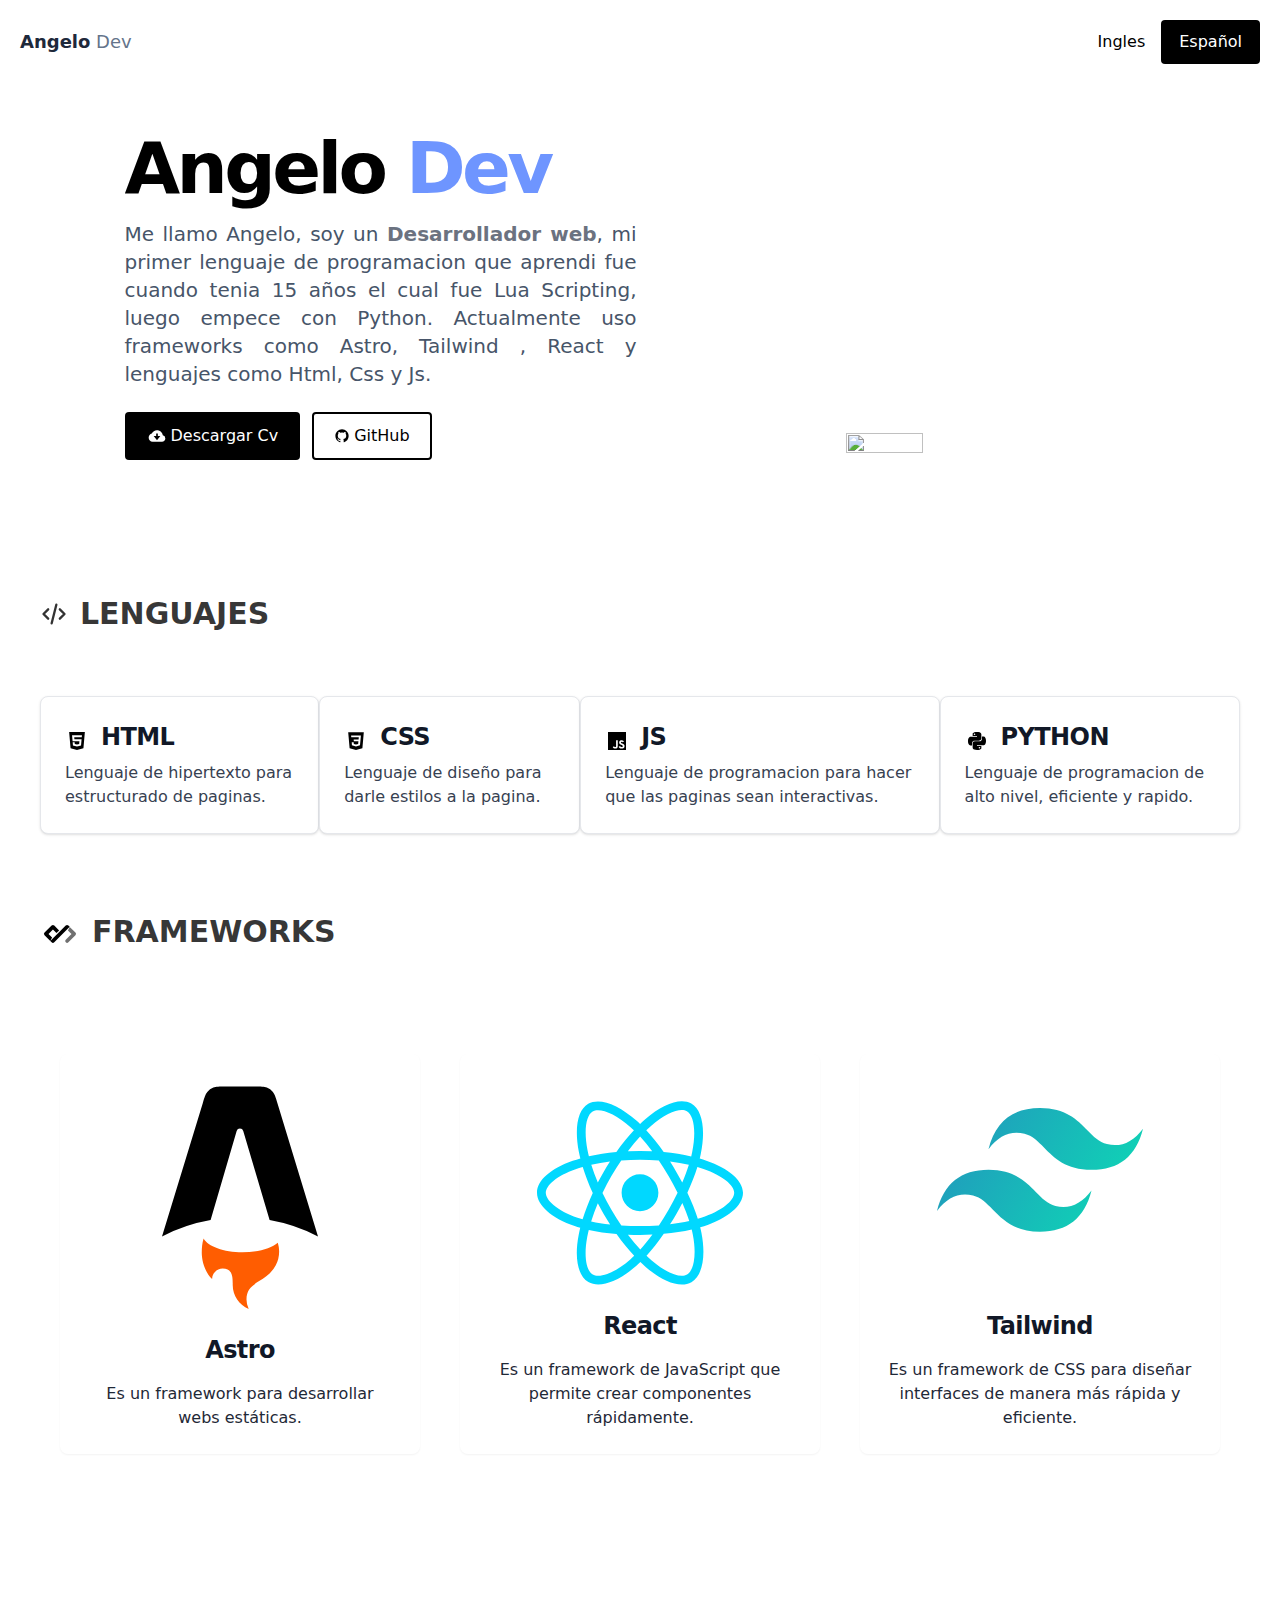
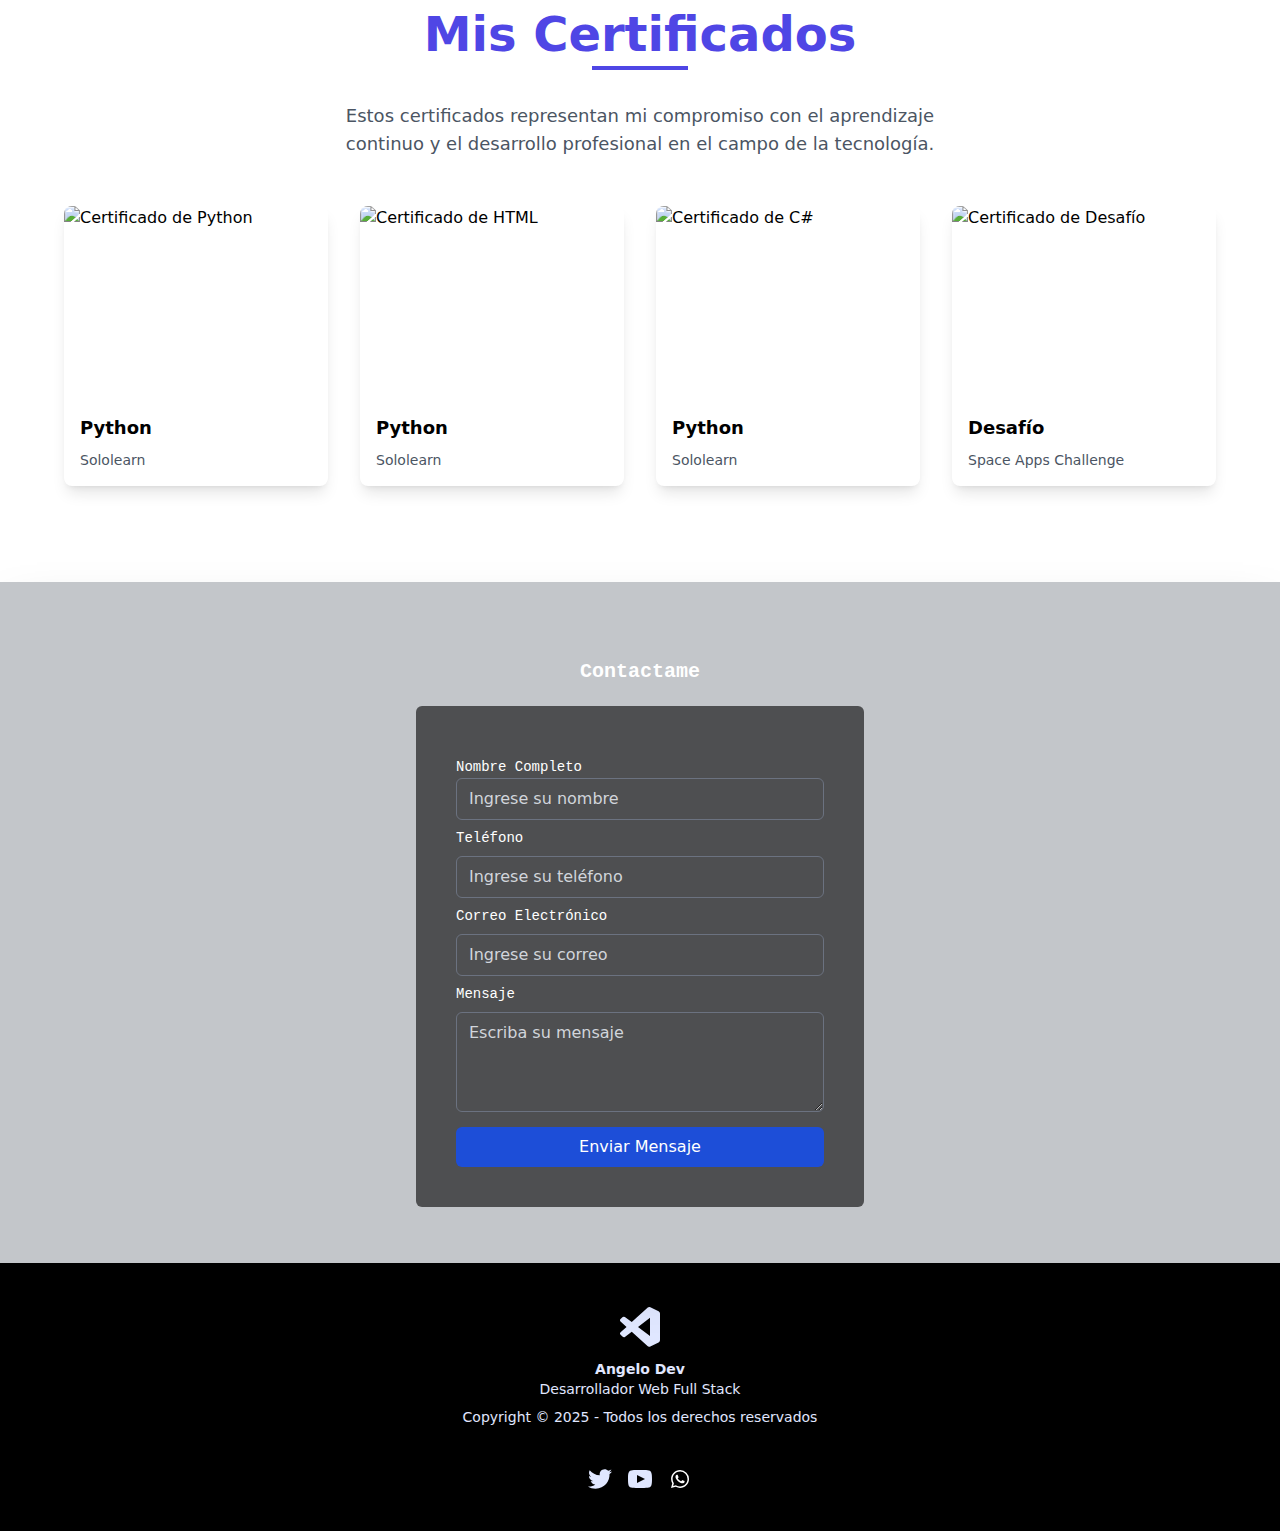
==== commit 762e6c5d: "xd" ====
--- a/index.html
+++ b/index.html
@@ -1,4 +1,4 @@
-<!DOCTYPE html><html lang="en" data-astro-cid-sckkx6r4> <head><meta charset="UTF-8"><meta name="description" content="Portafolio Angelo dev"><meta name="viewport" content="width=device-width"><link rel="icon" type="image/svg+xml" href="/favicon.svg"><meta name="generator" content="Astro v5.5.2"><title>zzz_angelo</title><link rel="stylesheet" href="/_astro/en.DGfvywTI.css">
+<!DOCTYPE html><html lang="en" data-astro-cid-sckkx6r4> <head><meta charset="UTF-8"><meta name="description" content="Portafolio Angelo dev"><meta name="viewport" content="width=device-width"><link rel="icon" type="image/svg+xml" href="/favicon.svg"><meta name="generator" content="Astro v5.5.2"><title>zzz_angelo</title><link rel="stylesheet" href="/_astro/en.BwVLX-35.css">
 <style>h1[data-astro-cid-hfvnk6gg] strong[data-astro-cid-hfvnk6gg]{color:#6e95ff}
 </style></head> <body data-astro-cid-sckkx6r4>  <div class="max-w-screen-xl mx-auto px-5"> <header class="flex flex-col lg:flex-row justify-between items-center my-5"> <div class="flex w-full lg:w-auto items-center justify-between"> <a href="/" class="text-lg"> <span class="font-bold text-slate-800">Angelo</span> <span class="text-slate-500">Dev</span> </a> <div class="block lg:hidden"> <button id="menu-toggle" aria-label="Toggle Menu"> <svg fill="currentColor" class="w-6 h-6 text-gray-800" viewBox="0 0 24 24" xmlns="http://www.w3.org/2000/svg"> <title>Toggle Menu</title> <path class="open-icon" d="M4 5h16a1 1 0 010 2H4a1 1 0 110-2zm0 6h16a1 1 0 010 2H4a1 1 0 010-2zm0 6h16a1 1 0 010 2H4a1 1 0 010-2z"></path> <path class="close-icon hidden" d="M18.278 16.864a1 1 0 01-1.414 1.414l-4.829-4.828-4.828 4.828a1 1 0 01-1.414-1.414l4.828-4.829-4.828-4.828a1 1 0 011.414-1.414l4.829 4.828 4.828-4.828a1 1 0 111.414 1.414l-4.828 4.829 4.828 4.828z"></path> </svg> </button> </div> </div> <div> <div class="hidden lg:flex items-center gap-4"> <a href="/en">Ingles</a> <a href="/" class="rounded text-center transition focus-visible:ring-2 ring-offset-2 ring-gray-200 px-4 py-2 bg-black text-white hover:bg-gray-800 border-2 border-transparent">Español
 </a> </div></div> </header> <!-- Menú lateral para móvil --> <div id="sidebar" class="fixed inset-y-0 left-0 w-64 bg-white shadow-lg transform -translate-x-full transition-transform duration-300 ease-in-out lg:hidden"> <div id="sidebar-menu" class="flex flex-col items-center p-4 mt-4 space-y-2"></div> </div> </div> <script type="module">document.addEventListener("DOMContentLoaded",()=>{const e=document.getElementById("menu-toggle"),t=document.getElementById("sidebar"),n=document.getElementById("sidebar-menu"),o=document.querySelector(".open-icon"),s=document.querySelector(".close-icon");if(!e||!t||!n||!o||!s){console.error("Elementos del DOM no encontrados.");return}const c=[{href:"/en",text:"Inglés",style:"bg-gray-100 hover:bg-gray-200"},{href:"#",text:"Español",style:"bg-black text-white hover:bg-gray-800"}];n.innerHTML=c.map(({href:l,text:r,style:d})=>`<a href="${l}" class="max-w-52 block w-full text-center py-2 rounded ${d}">${r}</a>`).join(""),e.addEventListener("click",()=>{t.classList.toggle("-translate-x-full"),o.classList.toggle("hidden"),s.classList.toggle("hidden")})});</script> <div class="max-w-screen-xl mx-auto px-5" data-astro-cid-hfvnk6gg> <main class="flex flex-wrap justify-around lg:grid-cols-2 place-items-end pt-16 pb-8 md:pt-12 md:pb-24" data-astro-cid-hfvnk6gg> <div data-astro-cid-hfvnk6gg> <h1 class="text-5xl lg:text-6xl xl:text-7xl font-bold lg:tracking-tight xl:tracking-tighter" data-astro-cid-hfvnk6gg>
@@ -35,6 +35,8 @@
 Mis Certificados
 </h2> <div class="w-24 h-1 bg-indigo-600 mx-auto mb-8"></div> <p class="text-center text-lg text-gray-600 max-w-2xl mx-auto mb-12">
 Estos certificados representan mi compromiso con el aprendizaje continuo y el desarrollo profesional en el campo de la tecnología.
-</p> <div class="grid grid-cols-1 sm:grid-cols-2 lg:grid-cols-4 gap-8 max-w-6xl mx-auto"> <div class="bg-white rounded-lg shadow-lg overflow-hidden transform transition duration-300 hover:scale-105 hover:shadow-xl"> <img src="https://api2.sololearn.com/v2/certificates/CC-PS8RVV33/image/png" class="w-full h-48 object-cover" alt="Certificado de Python"> <div class="p-4"> <h3 class="font-semibold text-lg mb-2">Python</h3> <p class="text-gray-600 text-sm">Sololearn</p> </div> </div> <div class="bg-white rounded-lg shadow-lg overflow-hidden transform transition duration-300 hover:scale-105 hover:shadow-xl"> <img src="https://api2.sololearn.com/v2/certificates/CC-HWNMALXX/image/png" class="w-full h-48 object-cover" alt="Certificado de HTML"> <div class="p-4"> <h3 class="font-semibold text-lg mb-2">Python</h3> <p class="text-gray-600 text-sm">Sololearn</p> </div> </div> <div class="bg-white rounded-lg shadow-lg overflow-hidden transform transition duration-300 hover:scale-105 hover:shadow-xl"> <img src="https://api2.sololearn.com/v2/certificates/CC-CSPEIE5J/image/png" class="w-full h-48 object-cover" alt="Certificado de C#"> <div class="p-4"> <h3 class="font-semibold text-lg mb-2">Python</h3> <p class="text-gray-600 text-sm">Sololearn</p> </div> </div> <div class="bg-white rounded-lg shadow-lg overflow-hidden transform transition duration-300 hover:scale-105 hover:shadow-xl"> <img src="https://zzzangelo-y.github.io/imagenes/desafio.jpg" class="w-full h-48 object-cover" alt="Certificado de Desafío"> <div class="p-4"> <h3 class="font-semibold text-lg mb-2">Desafío</h3> <p class="text-gray-600 text-sm">Space Apps Challenge</p> </div> </div> </div> </div> </section> </body></html> <style>astro-island,astro-slot,astro-static-slot{display:contents}</style><script>(()=>{var a=(s,i,o)=>{let r=async()=>{await(await s())()},t=typeof i.value=="object"?i.value:void 0,c={rootMargin:t==null?void 0:t.rootMargin},n=new IntersectionObserver(e=>{for(let l of e)if(l.isIntersecting){n.disconnect(),r();break}},c);for(let e of o.children)n.observe(e)};(self.Astro||(self.Astro={})).visible=a;window.dispatchEvent(new Event("astro:visible"));})();;(()=>{var A=Object.defineProperty;var g=(i,o,a)=>o in i?A(i,o,{enumerable:!0,configurable:!0,writable:!0,value:a}):i[o]=a;var d=(i,o,a)=>g(i,typeof o!="symbol"?o+"":o,a);{let i={0:t=>m(t),1:t=>a(t),2:t=>new RegExp(t),3:t=>new Date(t),4:t=>new Map(a(t)),5:t=>new Set(a(t)),6:t=>BigInt(t),7:t=>new URL(t),8:t=>new Uint8Array(t),9:t=>new Uint16Array(t),10:t=>new Uint32Array(t),11:t=>1/0*t},o=t=>{let[l,e]=t;return l in i?i[l](e):void 0},a=t=>t.map(o),m=t=>typeof t!="object"||t===null?t:Object.fromEntries(Object.entries(t).map(([l,e])=>[l,o(e)]));class y extends HTMLElement{constructor(){super(...arguments);d(this,"Component");d(this,"hydrator");d(this,"hydrate",async()=>{var b;if(!this.hydrator||!this.isConnected)return;let e=(b=this.parentElement)==null?void 0:b.closest("astro-island[ssr]");if(e){e.addEventListener("astro:hydrate",this.hydrate,{once:!0});return}let c=this.querySelectorAll("astro-slot"),n={},h=this.querySelectorAll("template[data-astro-template]");for(let r of h){let s=r.closest(this.tagName);s!=null&&s.isSameNode(this)&&(n[r.getAttribute("data-astro-template")||"default"]=r.innerHTML,r.remove())}for(let r of c){let s=r.closest(this.tagName);s!=null&&s.isSameNode(this)&&(n[r.getAttribute("name")||"default"]=r.innerHTML)}let p;try{p=this.hasAttribute("props")?m(JSON.parse(this.getAttribute("props"))):{}}catch(r){let s=this.getAttribute("component-url")||"<unknown>",v=this.getAttribute("component-export");throw v&&(s+=` (export ${v})`),console.error(`[hydrate] Error parsing props for component ${s}`,this.getAttribute("props"),r),r}let u;await this.hydrator(this)(this.Component,p,n,{client:this.getAttribute("client")}),this.removeAttribute("ssr"),this.dispatchEvent(new CustomEvent("astro:hydrate"))});d(this,"unmount",()=>{this.isConnected||this.dispatchEvent(new CustomEvent("astro:unmount"))})}disconnectedCallback(){document.removeEventListener("astro:after-swap",this.unmount),document.addEventListener("astro:after-swap",this.unmount,{once:!0})}connectedCallback(){if(!this.hasAttribute("await-children")||document.readyState==="interactive"||document.readyState==="complete")this.childrenConnectedCallback();else{let e=()=>{document.removeEventListener("DOMContentLoaded",e),c.disconnect(),this.childrenConnectedCallback()},c=new MutationObserver(()=>{var n;((n=this.lastChild)==null?void 0:n.nodeType)===Node.COMMENT_NODE&&this.lastChild.nodeValue==="astro:end"&&(this.lastChild.remove(),e())});c.observe(this,{childList:!0}),document.addEventListener("DOMContentLoaded",e)}}async childrenConnectedCallback(){let e=this.getAttribute("before-hydration-url");e&&await import(e),this.start()}async start(){let e=JSON.parse(this.getAttribute("opts")),c=this.getAttribute("client");if(Astro[c]===void 0){window.addEventListener(`astro:${c}`,()=>this.start(),{once:!0});return}try{await Astro[c](async()=>{let n=this.getAttribute("renderer-url"),[h,{default:p}]=await Promise.all([import(this.getAttribute("component-url")),n?import(n):()=>()=>{}]),u=this.getAttribute("component-export")||"default";if(!u.includes("."))this.Component=h[u];else{this.Component=h;for(let f of u.split("."))this.Component=this.Component[f]}return this.hydrator=p,this.hydrate},e,this)}catch(n){console.error(`[astro-island] Error hydrating ${this.getAttribute("component-url")}`,n)}}attributeChangedCallback(){this.hydrate()}}d(y,"observedAttributes",["props"]),customElements.get("astro-island")||customElements.define("astro-island",y)}})();</script><astro-island uid="1xjAXc" prefix="r0" component-url="/_astro/Contactanos.D6sZ0G3b.js" component-export="default" renderer-url="/_astro/client.DZFhG_ds.js" props="{}" ssr client="visible" opts="{&quot;name&quot;:&quot;Contactanos&quot;,&quot;value&quot;:true}" await-children><div class="flex flex-col items-center w-full shadow-2xl border-gray-200 relative p-14 max-md:p-2" style="background-image:url(&quot;https://openseauserdata.com/files/5f085809f2b711643e4eb4974cc03c0e.gif&quot;);background-size:cover;background-position:center"><div class="absolute inset-0 bg-gray-700 bg-opacity-30"></div><div class="relative p-5 rounded-t-md"><h2 class="text-center text-xl font-bold font-mono text-white">Contactame</h2></div><form action="https://formsubmit.co/ullilentolentinoy@gmail.com" method="POST" class="relative p-10 space-y-2 bg-black bg-opacity-60 rounded-md w-full max-w-md"><input type="hidden" name="_next" value="https://zzzangelo-y.vercel.app/"/><input type="hidden" name="_captcha" value="false"/><div><label for="name" class="text-sm font-medium mb-2 font-mono text-white">Nombre Completo</label><input type="text" id="name" name="name" placeholder="Ingrese su nombre" class="w-full px-3 py-2 bg-transparent border border-gray-500 text-white rounded-md focus:outline-none focus:ring-2 focus:ring-blue-600 placeholder-gray-300" required="" value=""/></div><div><label for="phone" class="block text-sm font-medium mb-2 font-mono text-white">Teléfono</label><input type="tel" id="phone" name="phone" placeholder="Ingrese su teléfono" class="w-full px-3 py-2 bg-transparent border border-gray-500 text-white rounded-md focus:outline-none focus:ring-2 focus:ring-blue-600 placeholder-gray-300" value=""/></div><div><label for="email" class="block text-sm font-medium mb-2 font-mono text-white">Correo Electrónico</label><input type="email" id="email" name="email" placeholder="Ingrese su correo" class="w-full px-3 py-2 bg-transparent border border-gray-500 text-white rounded-md focus:outline-none focus:ring-2 focus:ring-blue-600 placeholder-gray-300" required="" value=""/></div><div><label for="message" class="block text-sm font-medium mb-2 font-mono text-white">Mensaje</label><textarea id="message" name="message" placeholder="Escriba su mensaje" class="w-full px-3 py-2 bg-transparent border border-gray-500 text-white rounded-md focus:outline-none focus:ring-2 focus:ring-blue-600 placeholder-gray-300 min-h-[100px]" required=""></textarea></div><button type="submit" class="w-full bg-blue-700 text-white py-2 rounded-md hover:bg-blue-800 transition duration-300 ease-in-out">Enviar Mensaje</button></form></div><!--astro:end--></astro-island> <footer class="footer footer-horizontal footer-center bg-black text-primary-content p-10"> <aside> <svg width="50" height="50" viewBox="0 0 24 24" xmlns="http://www.w3.org/2000/svg" fill-rule="evenodd" clip-rule="evenodd" class="inline-block fill-current"> <path d="M22.672 15.226l-2.432.811.841 2.515c.33 1.019-.209 2.127-1.23 2.456-1.15.325-2.148-.321-2.463-1.226l-.84-2.518-5.013 1.677.84 2.517c.391 1.203-.434 2.542-1.831 2.542-.88 0-1.601-.564-1.86-1.314l-.842-2.516-2.431.809c-1.135.328-2.145-.317-2.463-1.229-.329-1.018.211-2.127 1.231-2.456l2.432-.809-1.621-4.823-2.432.808c-1.355.384-2.558-.59-2.558-1.839 0-.817.509-1.582 1.327-1.846l2.433-.809-.842-2.515c-.33-1.02.211-2.129 1.232-2.458 1.02-.329 2.13.209 2.461 1.229l.842 2.515 5.011-1.677-.839-2.517c-.403-1.238.484-2.553 1.843-2.553.819 0 1.585.509 1.85 1.326l.841 2.517 2.431-.81c1.02-.33 2.131.211 2.461 1.229.332 1.018-.21 2.126-1.23 2.456l-2.433.809 1.622 4.823 2.433-.809c1.242-.401 2.557.484 2.557 1.838 0 .819-.51 1.583-1.328 1.847m-8.992-6.428l-5.01 1.675 1.619 4.828 5.011-1.674-1.62-4.829z"></path> </svg> <p class="font-bold">
+</p> <div class="grid grid-cols-1 sm:grid-cols-2 lg:grid-cols-4 gap-8 max-w-6xl mx-auto"> <div class="bg-white rounded-lg shadow-lg overflow-hidden transform transition duration-300 hover:scale-105 hover:shadow-xl"> <img src="https://api2.sololearn.com/v2/certificates/CC-PS8RVV33/image/png" class="w-full h-48 object-cover" alt="Certificado de Python"> <div class="p-4"> <h3 class="font-semibold text-lg mb-2">Python</h3> <p class="text-gray-600 text-sm">Sololearn</p> </div> </div> <div class="bg-white rounded-lg shadow-lg overflow-hidden transform transition duration-300 hover:scale-105 hover:shadow-xl"> <img src="https://api2.sololearn.com/v2/certificates/CC-HWNMALXX/image/png" class="w-full h-48 object-cover" alt="Certificado de HTML"> <div class="p-4"> <h3 class="font-semibold text-lg mb-2">Python</h3> <p class="text-gray-600 text-sm">Sololearn</p> </div> </div> <div class="bg-white rounded-lg shadow-lg overflow-hidden transform transition duration-300 hover:scale-105 hover:shadow-xl"> <img src="https://api2.sololearn.com/v2/certificates/CC-CSPEIE5J/image/png" class="w-full h-48 object-cover" alt="Certificado de C#"> <div class="p-4"> <h3 class="font-semibold text-lg mb-2">Python</h3> <p class="text-gray-600 text-sm">Sololearn</p> </div> </div> <div class="bg-white rounded-lg shadow-lg overflow-hidden transform transition duration-300 hover:scale-105 hover:shadow-xl"> <img src="https://zzzangelo-y.github.io/imagenes/desafio.jpg" class="w-full h-48 object-cover" alt="Certificado de Desafío"> <div class="p-4"> <h3 class="font-semibold text-lg mb-2">Desafío</h3> <p class="text-gray-600 text-sm">Space Apps Challenge</p> </div> </div> </div> </div> </section> </body></html> <style>astro-island,astro-slot,astro-static-slot{display:contents}</style><script>(()=>{var a=(s,i,o)=>{let r=async()=>{await(await s())()},t=typeof i.value=="object"?i.value:void 0,c={rootMargin:t==null?void 0:t.rootMargin},n=new IntersectionObserver(e=>{for(let l of e)if(l.isIntersecting){n.disconnect(),r();break}},c);for(let e of o.children)n.observe(e)};(self.Astro||(self.Astro={})).visible=a;window.dispatchEvent(new Event("astro:visible"));})();;(()=>{var A=Object.defineProperty;var g=(i,o,a)=>o in i?A(i,o,{enumerable:!0,configurable:!0,writable:!0,value:a}):i[o]=a;var d=(i,o,a)=>g(i,typeof o!="symbol"?o+"":o,a);{let i={0:t=>m(t),1:t=>a(t),2:t=>new RegExp(t),3:t=>new Date(t),4:t=>new Map(a(t)),5:t=>new Set(a(t)),6:t=>BigInt(t),7:t=>new URL(t),8:t=>new Uint8Array(t),9:t=>new Uint16Array(t),10:t=>new Uint32Array(t),11:t=>1/0*t},o=t=>{let[l,e]=t;return l in i?i[l](e):void 0},a=t=>t.map(o),m=t=>typeof t!="object"||t===null?t:Object.fromEntries(Object.entries(t).map(([l,e])=>[l,o(e)]));class y extends HTMLElement{constructor(){super(...arguments);d(this,"Component");d(this,"hydrator");d(this,"hydrate",async()=>{var b;if(!this.hydrator||!this.isConnected)return;let e=(b=this.parentElement)==null?void 0:b.closest("astro-island[ssr]");if(e){e.addEventListener("astro:hydrate",this.hydrate,{once:!0});return}let c=this.querySelectorAll("astro-slot"),n={},h=this.querySelectorAll("template[data-astro-template]");for(let r of h){let s=r.closest(this.tagName);s!=null&&s.isSameNode(this)&&(n[r.getAttribute("data-astro-template")||"default"]=r.innerHTML,r.remove())}for(let r of c){let s=r.closest(this.tagName);s!=null&&s.isSameNode(this)&&(n[r.getAttribute("name")||"default"]=r.innerHTML)}let p;try{p=this.hasAttribute("props")?m(JSON.parse(this.getAttribute("props"))):{}}catch(r){let s=this.getAttribute("component-url")||"<unknown>",v=this.getAttribute("component-export");throw v&&(s+=` (export ${v})`),console.error(`[hydrate] Error parsing props for component ${s}`,this.getAttribute("props"),r),r}let u;await this.hydrator(this)(this.Component,p,n,{client:this.getAttribute("client")}),this.removeAttribute("ssr"),this.dispatchEvent(new CustomEvent("astro:hydrate"))});d(this,"unmount",()=>{this.isConnected||this.dispatchEvent(new CustomEvent("astro:unmount"))})}disconnectedCallback(){document.removeEventListener("astro:after-swap",this.unmount),document.addEventListener("astro:after-swap",this.unmount,{once:!0})}connectedCallback(){if(!this.hasAttribute("await-children")||document.readyState==="interactive"||document.readyState==="complete")this.childrenConnectedCallback();else{let e=()=>{document.removeEventListener("DOMContentLoaded",e),c.disconnect(),this.childrenConnectedCallback()},c=new MutationObserver(()=>{var n;((n=this.lastChild)==null?void 0:n.nodeType)===Node.COMMENT_NODE&&this.lastChild.nodeValue==="astro:end"&&(this.lastChild.remove(),e())});c.observe(this,{childList:!0}),document.addEventListener("DOMContentLoaded",e)}}async childrenConnectedCallback(){let e=this.getAttribute("before-hydration-url");e&&await import(e),this.start()}async start(){let e=JSON.parse(this.getAttribute("opts")),c=this.getAttribute("client");if(Astro[c]===void 0){window.addEventListener(`astro:${c}`,()=>this.start(),{once:!0});return}try{await Astro[c](async()=>{let n=this.getAttribute("renderer-url"),[h,{default:p}]=await Promise.all([import(this.getAttribute("component-url")),n?import(n):()=>()=>{}]),u=this.getAttribute("component-export")||"default";if(!u.includes("."))this.Component=h[u];else{this.Component=h;for(let f of u.split("."))this.Component=this.Component[f]}return this.hydrator=p,this.hydrate},e,this)}catch(n){console.error(`[astro-island] Error hydrating ${this.getAttribute("component-url")}`,n)}}attributeChangedCallback(){this.hydrate()}}d(y,"observedAttributes",["props"]),customElements.get("astro-island")||customElements.define("astro-island",y)}})();</script><astro-island uid="1xjAXc" prefix="r0" component-url="/_astro/Contactanos.D6sZ0G3b.js" component-export="default" renderer-url="/_astro/client.DZFhG_ds.js" props="{}" ssr client="visible" opts="{&quot;name&quot;:&quot;Contactanos&quot;,&quot;value&quot;:true}" await-children><div class="flex flex-col items-center w-full shadow-2xl border-gray-200 relative p-14 max-md:p-2" style="background-image:url(&quot;https://openseauserdata.com/files/5f085809f2b711643e4eb4974cc03c0e.gif&quot;);background-size:cover;background-position:center"><div class="absolute inset-0 bg-gray-700 bg-opacity-30"></div><div class="relative p-5 rounded-t-md"><h2 class="text-center text-xl font-bold font-mono text-white">Contactame</h2></div><form action="https://formsubmit.co/ullilentolentinoy@gmail.com" method="POST" class="relative p-10 space-y-2 bg-black bg-opacity-60 rounded-md w-full max-w-md"><input type="hidden" name="_next" value="https://zzzangelo-y.vercel.app/"/><input type="hidden" name="_captcha" value="false"/><div><label for="name" class="text-sm font-medium mb-2 font-mono text-white">Nombre Completo</label><input type="text" id="name" name="name" placeholder="Ingrese su nombre" class="w-full px-3 py-2 bg-transparent border border-gray-500 text-white rounded-md focus:outline-none focus:ring-2 focus:ring-blue-600 placeholder-gray-300" required="" value=""/></div><div><label for="phone" class="block text-sm font-medium mb-2 font-mono text-white">Teléfono</label><input type="tel" id="phone" name="phone" placeholder="Ingrese su teléfono" class="w-full px-3 py-2 bg-transparent border border-gray-500 text-white rounded-md focus:outline-none focus:ring-2 focus:ring-blue-600 placeholder-gray-300" value=""/></div><div><label for="email" class="block text-sm font-medium mb-2 font-mono text-white">Correo Electrónico</label><input type="email" id="email" name="email" placeholder="Ingrese su correo" class="w-full px-3 py-2 bg-transparent border border-gray-500 text-white rounded-md focus:outline-none focus:ring-2 focus:ring-blue-600 placeholder-gray-300" required="" value=""/></div><div><label for="message" class="block text-sm font-medium mb-2 font-mono text-white">Mensaje</label><textarea id="message" name="message" placeholder="Escriba su mensaje" class="w-full px-3 py-2 bg-transparent border border-gray-500 text-white rounded-md focus:outline-none focus:ring-2 focus:ring-blue-600 placeholder-gray-300 min-h-[100px]" required=""></textarea></div><button type="submit" class="w-full bg-blue-700 text-white py-2 rounded-md hover:bg-blue-800 transition duration-300 ease-in-out">Enviar Mensaje</button></form></div><!--astro:end--></astro-island> <footer class="footer footer-horizontal footer-center bg-black text-primary-content p-10"> <aside> <svg xmlns="http://www.w3.org/2000/svg" width="48" height="48" viewBox="0 0 24 24" class="inline-block fill-current"><path d="m21.29 4.1-4.12-2a1.36 1.36 0 0 0-.48-.1h-.08a1.18 1.18 0 0 0-.72.24l-.14.12-7.88 7.19L4.44 7a.83.83 0 0 0-.54-.17.88.88 0 0 0-.53.17l-1.1 1a.8.8 0 0 0-.27.61.84.84 0 0 0 .27.62l3 2.71-3 2.72a.84.84 0 0 0 0 1.23l1.1 1a.89.89 0 0 0 .6.22.93.93 0 0 0 .47-.17l3.43-2.61 7.88 7.19a1.2 1.2 0 0 0 .76.36h.17a1 1 0 0 0 .49-.12l4.12-2a1.25 1.25 0 0 0 .71-1.1V5.23a1.26 1.26 0 0 0-.71-1.13zM17 16.47l-6-4.53 6-4.53z"></path></svg> <p class="font-bold">
 Angelo Dev
-<br> <span class="text-sm font-normal">Desarrollador Web Full Stack</span> </p> <p>Copyright © 2025 - Todos los derechos reservados</p> </aside> <nav> <div class="grid grid-flow-col gap-4"> <a href="https://x.com/zzz_angeloDev" target="_blank"> <svg xmlns="http://www.w3.org/2000/svg" width="24" height="24" viewBox="0 0 24 24" class="fill-current"> <path d="M24 4.557c-.883.392-1.832.656-2.828.775 1.017-.609 1.798-1.574 2.165-2.724-.951.564-2.005.974-3.127 1.195-.897-.957-2.178-1.555-3.594-1.555-3.179 0-5.515 2.966-4.797 6.045-4.091-.205-7.719-2.165-10.148-5.144-1.29 2.213-.669 5.108 1.523 6.574-.806-.026-1.566-.247-2.229-.616-.054 2.281 1.581 4.415 3.949 4.89-.693.188-1.452.232-2.224.084.626 1.956 2.444 3.379 4.6 3.419-2.07 1.623-4.678 2.348-7.29 2.04 2.179 1.397 4.768 2.212 7.548 2.212 9.142 0 14.307-7.721 13.995-14.646.962-.695 1.797-1.562 2.457-2.549z"></path> </svg> </a> <a href="https://www.youtube.com/@GHOSTMODZOFICIAL" target="_blank"> <svg xmlns="http://www.w3.org/2000/svg" width="24" height="24" viewBox="0 0 24 24" class="fill-current"> <path d="M19.615 3.184c-3.604-.246-11.631-.245-15.23 0-3.897.266-4.356 2.62-4.385 8.816.029 6.185.484 8.549 4.385 8.816 3.6.245 11.626.246 15.23 0 3.897-.266 4.356-2.62 4.385-8.816-.029-6.185-.484-8.549-4.385-8.816zm-10.615 12.816v-8l8 3.993-8 4.007z"></path> </svg> </a> <a href="https://api.whatsapp.com/send?phone=51982787105" target="_blank"> <svg xmlns="http://www.w3.org/2000/svg" width="24" height="24" viewBox="0 0 24 24" style="fill: white"><path fill-rule="evenodd" clip-rule="evenodd" d="M18.403 5.633A8.919 8.919 0 0 0 12.053 3c-4.948 0-8.976 4.027-8.978 8.977 0 1.582.413 3.126 1.198 4.488L3 21.116l4.759-1.249a8.981 8.981 0 0 0 4.29 1.093h.004c4.947 0 8.975-4.027 8.977-8.977a8.926 8.926 0 0 0-2.627-6.35m-6.35 13.812h-.003a7.446 7.446 0 0 1-3.798-1.041l-.272-.162-2.824.741.753-2.753-.177-.282a7.448 7.448 0 0 1-1.141-3.971c.002-4.114 3.349-7.461 7.465-7.461a7.413 7.413 0 0 1 5.275 2.188 7.42 7.42 0 0 1 2.183 5.279c-.002 4.114-3.349 7.462-7.461 7.462m4.093-5.589c-.225-.113-1.327-.655-1.533-.73-.205-.075-.354-.112-.504.112s-.58.729-.711.879-.262.168-.486.056-.947-.349-1.804-1.113c-.667-.595-1.117-1.329-1.248-1.554s-.014-.346.099-.458c.101-.1.224-.262.336-.393.112-.131.149-.224.224-.374s.038-.281-.019-.393c-.056-.113-.505-1.217-.692-1.666-.181-.435-.366-.377-.504-.383a9.65 9.65 0 0 0-.429-.008.826.826 0 0 0-.599.28c-.206.225-.785.767-.785 1.871s.804 2.171.916 2.321c.112.15 1.582 2.415 3.832 3.387.536.231.954.369 1.279.473.537.171 1.026.146 1.413.089.431-.064 1.327-.542 1.514-1.066.187-.524.187-.973.131-1.067-.056-.094-.207-.151-.43-.263"></path></svg> </a> </div> </nav> </footer>  </body></html> +<br> <span class="text-sm font-normal">Desarrollador Web Full Stack</span> </p> <p>
+Copyright © 2025 - Todos los derechos reservados
+</p> </aside> <nav> <div class="grid grid-flow-col gap-4"> <a href="https://x.com/zzz_angeloDev" target="_blank"> <svg xmlns="http://www.w3.org/2000/svg" width="24" height="24" viewBox="0 0 24 24" class="fill-current"> <path d="M24 4.557c-.883.392-1.832.656-2.828.775 1.017-.609 1.798-1.574 2.165-2.724-.951.564-2.005.974-3.127 1.195-.897-.957-2.178-1.555-3.594-1.555-3.179 0-5.515 2.966-4.797 6.045-4.091-.205-7.719-2.165-10.148-5.144-1.29 2.213-.669 5.108 1.523 6.574-.806-.026-1.566-.247-2.229-.616-.054 2.281 1.581 4.415 3.949 4.89-.693.188-1.452.232-2.224.084.626 1.956 2.444 3.379 4.6 3.419-2.07 1.623-4.678 2.348-7.29 2.04 2.179 1.397 4.768 2.212 7.548 2.212 9.142 0 14.307-7.721 13.995-14.646.962-.695 1.797-1.562 2.457-2.549z"></path> </svg> </a> <a href="https://www.youtube.com/@GHOSTMODZOFICIAL" target="_blank"> <svg xmlns="http://www.w3.org/2000/svg" width="24" height="24" viewBox="0 0 24 24" class="fill-current"> <path d="M19.615 3.184c-3.604-.246-11.631-.245-15.23 0-3.897.266-4.356 2.62-4.385 8.816.029 6.185.484 8.549 4.385 8.816 3.6.245 11.626.246 15.23 0 3.897-.266 4.356-2.62 4.385-8.816-.029-6.185-.484-8.549-4.385-8.816zm-10.615 12.816v-8l8 3.993-8 4.007z"></path> </svg> </a> <a href="https://api.whatsapp.com/send?phone=51982787105" target="_blank"> <svg xmlns="http://www.w3.org/2000/svg" width="24" height="24" viewBox="0 0 24 24" style="fill: white"><path fill-rule="evenodd" clip-rule="evenodd" d="M18.403 5.633A8.919 8.919 0 0 0 12.053 3c-4.948 0-8.976 4.027-8.978 8.977 0 1.582.413 3.126 1.198 4.488L3 21.116l4.759-1.249a8.981 8.981 0 0 0 4.29 1.093h.004c4.947 0 8.975-4.027 8.977-8.977a8.926 8.926 0 0 0-2.627-6.35m-6.35 13.812h-.003a7.446 7.446 0 0 1-3.798-1.041l-.272-.162-2.824.741.753-2.753-.177-.282a7.448 7.448 0 0 1-1.141-3.971c.002-4.114 3.349-7.461 7.465-7.461a7.413 7.413 0 0 1 5.275 2.188 7.42 7.42 0 0 1 2.183 5.279c-.002 4.114-3.349 7.462-7.461 7.462m4.093-5.589c-.225-.113-1.327-.655-1.533-.73-.205-.075-.354-.112-.504.112s-.58.729-.711.879-.262.168-.486.056-.947-.349-1.804-1.113c-.667-.595-1.117-1.329-1.248-1.554s-.014-.346.099-.458c.101-.1.224-.262.336-.393.112-.131.149-.224.224-.374s.038-.281-.019-.393c-.056-.113-.505-1.217-.692-1.666-.181-.435-.366-.377-.504-.383a9.65 9.65 0 0 0-.429-.008.826.826 0 0 0-.599.28c-.206.225-.785.767-.785 1.871s.804 2.171.916 2.321c.112.15 1.582 2.415 3.832 3.387.536.231.954.369 1.279.473.537.171 1.026.146 1.413.089.431-.064 1.327-.542 1.514-1.066.187-.524.187-.973.131-1.067-.056-.094-.207-.151-.43-.263"></path></svg> </a> </div> </nav> </footer>  </body></html> --- a/_astro/en.BwVLX-35.css
+++ b/_astro/en.BwVLX-35.css
@@ -0,0 +1 @@
+*,:before,:after{--tw-border-spacing-x: 0;--tw-border-spacing-y: 0;--tw-translate-x: 0;--tw-translate-y: 0;--tw-rotate: 0;--tw-skew-x: 0;--tw-skew-y: 0;--tw-scale-x: 1;--tw-scale-y: 1;--tw-pan-x: ;--tw-pan-y: ;--tw-pinch-zoom: ;--tw-scroll-snap-strictness: proximity;--tw-gradient-from-position: ;--tw-gradient-via-position: ;--tw-gradient-to-position: ;--tw-ordinal: ;--tw-slashed-zero: ;--tw-numeric-figure: ;--tw-numeric-spacing: ;--tw-numeric-fraction: ;--tw-ring-inset: ;--tw-ring-offset-width: 0px;--tw-ring-offset-color: #fff;--tw-ring-color: rgb(59 130 246 / .5);--tw-ring-offset-shadow: 0 0 #0000;--tw-ring-shadow: 0 0 #0000;--tw-shadow: 0 0 #0000;--tw-shadow-colored: 0 0 #0000;--tw-blur: ;--tw-brightness: ;--tw-contrast: ;--tw-grayscale: ;--tw-hue-rotate: ;--tw-invert: ;--tw-saturate: ;--tw-sepia: ;--tw-drop-shadow: ;--tw-backdrop-blur: ;--tw-backdrop-brightness: ;--tw-backdrop-contrast: ;--tw-backdrop-grayscale: ;--tw-backdrop-hue-rotate: ;--tw-backdrop-invert: ;--tw-backdrop-opacity: ;--tw-backdrop-saturate: ;--tw-backdrop-sepia: ;--tw-contain-size: ;--tw-contain-layout: ;--tw-contain-paint: ;--tw-contain-style: }::backdrop{--tw-border-spacing-x: 0;--tw-border-spacing-y: 0;--tw-translate-x: 0;--tw-translate-y: 0;--tw-rotate: 0;--tw-skew-x: 0;--tw-skew-y: 0;--tw-scale-x: 1;--tw-scale-y: 1;--tw-pan-x: ;--tw-pan-y: ;--tw-pinch-zoom: ;--tw-scroll-snap-strictness: proximity;--tw-gradient-from-position: ;--tw-gradient-via-position: ;--tw-gradient-to-position: ;--tw-ordinal: ;--tw-slashed-zero: ;--tw-numeric-figure: ;--tw-numeric-spacing: ;--tw-numeric-fraction: ;--tw-ring-inset: ;--tw-ring-offset-width: 0px;--tw-ring-offset-color: #fff;--tw-ring-color: rgb(59 130 246 / .5);--tw-ring-offset-shadow: 0 0 #0000;--tw-ring-shadow: 0 0 #0000;--tw-shadow: 0 0 #0000;--tw-shadow-colored: 0 0 #0000;--tw-blur: ;--tw-brightness: ;--tw-contrast: ;--tw-grayscale: ;--tw-hue-rotate: ;--tw-invert: ;--tw-saturate: ;--tw-sepia: ;--tw-drop-shadow: ;--tw-backdrop-blur: ;--tw-backdrop-brightness: ;--tw-backdrop-contrast: ;--tw-backdrop-grayscale: ;--tw-backdrop-hue-rotate: ;--tw-backdrop-invert: ;--tw-backdrop-opacity: ;--tw-backdrop-saturate: ;--tw-backdrop-sepia: ;--tw-contain-size: ;--tw-contain-layout: ;--tw-contain-paint: ;--tw-contain-style: }*,:before,:after{box-sizing:border-box;border-width:0;border-style:solid;border-color:#e5e7eb}:before,:after{--tw-content: ""}html,:host{line-height:1.5;-webkit-text-size-adjust:100%;-moz-tab-size:4;-o-tab-size:4;tab-size:4;font-family:ui-sans-serif,system-ui,sans-serif,"Apple Color Emoji","Segoe UI Emoji",Segoe UI Symbol,"Noto Color Emoji";font-feature-settings:normal;font-variation-settings:normal;-webkit-tap-highlight-color:transparent}body{margin:0;line-height:inherit}hr{height:0;color:inherit;border-top-width:1px}abbr:where([title]){-webkit-text-decoration:underline dotted;text-decoration:underline dotted}h1,h2,h3,h4,h5,h6{font-size:inherit;font-weight:inherit}a{color:inherit;text-decoration:inherit}b,strong{font-weight:bolder}code,kbd,samp,pre{font-family:ui-monospace,SFMono-Regular,Menlo,Monaco,Consolas,Liberation Mono,Courier New,monospace;font-feature-settings:normal;font-variation-settings:normal;font-size:1em}small{font-size:80%}sub,sup{font-size:75%;line-height:0;position:relative;vertical-align:baseline}sub{bottom:-.25em}sup{top:-.5em}table{text-indent:0;border-color:inherit;border-collapse:collapse}button,input,optgroup,select,textarea{font-family:inherit;font-feature-settings:inherit;font-variation-settings:inherit;font-size:100%;font-weight:inherit;line-height:inherit;letter-spacing:inherit;color:inherit;margin:0;padding:0}button,select{text-transform:none}button,input:where([type=button]),input:where([type=reset]),input:where([type=submit]){-webkit-appearance:button;background-color:transparent;background-image:none}:-moz-focusring{outline:auto}:-moz-ui-invalid{box-shadow:none}progress{vertical-align:baseline}::-webkit-inner-spin-button,::-webkit-outer-spin-button{height:auto}[type=search]{-webkit-appearance:textfield;outline-offset:-2px}::-webkit-search-decoration{-webkit-appearance:none}::-webkit-file-upload-button{-webkit-appearance:button;font:inherit}summary{display:list-item}blockquote,dl,dd,h1,h2,h3,h4,h5,h6,hr,figure,p,pre{margin:0}fieldset{margin:0;padding:0}legend{padding:0}ol,ul,menu{list-style:none;margin:0;padding:0}dialog{padding:0}textarea{resize:vertical}input::-moz-placeholder,textarea::-moz-placeholder{opacity:1;color:#9ca3af}input::placeholder,textarea::placeholder{opacity:1;color:#9ca3af}button,[role=button]{cursor:pointer}:disabled{cursor:default}img,svg,video,canvas,audio,iframe,embed,object{display:block;vertical-align:middle}img,video{max-width:100%;height:auto}[hidden]:where(:not([hidden=until-found])){display:none}:where(:root),:root:has(input.theme-controller[value=light]:checked),[data-theme=light]{color-scheme:light;--color-base-100: oklch(100% 0 0);--color-base-200: oklch(98% 0 0);--color-base-300: oklch(95% 0 0);--color-base-content: oklch(21% .006 285.885);--color-primary: oklch(45% .24 277.023);--color-primary-content: oklch(93% .034 272.788);--color-secondary: oklch(65% .241 354.308);--color-secondary-content: oklch(94% .028 342.258);--color-accent: oklch(77% .152 181.912);--color-accent-content: oklch(38% .063 188.416);--color-neutral: oklch(14% .005 285.823);--color-neutral-content: oklch(92% .004 286.32);--color-info: oklch(74% .16 232.661);--color-info-content: oklch(29% .066 243.157);--color-success: oklch(76% .177 163.223);--color-success-content: oklch(37% .077 168.94);--color-warning: oklch(82% .189 84.429);--color-warning-content: oklch(41% .112 45.904);--color-error: oklch(71% .194 13.428);--color-error-content: oklch(27% .105 12.094);--radius-selector: .5rem;--radius-field: .25rem;--radius-box: .5rem;--size-selector: .25rem;--size-field: .25rem;--border: 1px;--depth: 1;--noise: 0}@media (prefers-color-scheme: dark){:root{color-scheme:dark;--color-base-100: oklch(25.33% .016 252.42);--color-base-200: oklch(23.26% .014 253.1);--color-base-300: oklch(21.15% .012 254.09);--color-base-content: oklch(97.807% .029 256.847);--color-primary: oklch(58% .233 277.117);--color-primary-content: oklch(96% .018 272.314);--color-secondary: oklch(65% .241 354.308);--color-secondary-content: oklch(94% .028 342.258);--color-accent: oklch(77% .152 181.912);--color-accent-content: oklch(38% .063 188.416);--color-neutral: oklch(14% .005 285.823);--color-neutral-content: oklch(92% .004 286.32);--color-info: oklch(74% .16 232.661);--color-info-content: oklch(29% .066 243.157);--color-success: oklch(76% .177 163.223);--color-success-content: oklch(37% .077 168.94);--color-warning: oklch(82% .189 84.429);--color-warning-content: oklch(41% .112 45.904);--color-error: oklch(71% .194 13.428);--color-error-content: oklch(27% .105 12.094);--radius-selector: .5rem;--radius-field: .25rem;--radius-box: .5rem;--size-selector: .25rem;--size-field: .25rem;--border: 1px;--depth: 1;--noise: 0}}:root:has(input.theme-controller[value=light]:checked),[data-theme=light]{color-scheme:light;--color-base-100: oklch(100% 0 0);--color-base-200: oklch(98% 0 0);--color-base-300: oklch(95% 0 0);--color-base-content: oklch(21% .006 285.885);--color-primary: oklch(45% .24 277.023);--color-primary-content: oklch(93% .034 272.788);--color-secondary: oklch(65% .241 354.308);--color-secondary-content: oklch(94% .028 342.258);--color-accent: oklch(77% .152 181.912);--color-accent-content: oklch(38% .063 188.416);--color-neutral: oklch(14% .005 285.823);--color-neutral-content: oklch(92% .004 286.32);--color-info: oklch(74% .16 232.661);--color-info-content: oklch(29% .066 243.157);--color-success: oklch(76% .177 163.223);--color-success-content: oklch(37% .077 168.94);--color-warning: oklch(82% .189 84.429);--color-warning-content: oklch(41% .112 45.904);--color-error: oklch(71% .194 13.428);--color-error-content: oklch(27% .105 12.094);--radius-selector: .5rem;--radius-field: .25rem;--radius-box: .5rem;--size-selector: .25rem;--size-field: .25rem;--border: 1px;--depth: 1;--noise: 0}:root:has(input.theme-controller[value=dark]:checked),[data-theme=dark]{color-scheme:dark;--color-base-100: oklch(25.33% .016 252.42);--color-base-200: oklch(23.26% .014 253.1);--color-base-300: oklch(21.15% .012 254.09);--color-base-content: oklch(97.807% .029 256.847);--color-primary: oklch(58% .233 277.117);--color-primary-content: oklch(96% .018 272.314);--color-secondary: oklch(65% .241 354.308);--color-secondary-content: oklch(94% .028 342.258);--color-accent: oklch(77% .152 181.912);--color-accent-content: oklch(38% .063 188.416);--color-neutral: oklch(14% .005 285.823);--color-neutral-content: oklch(92% .004 286.32);--color-info: oklch(74% .16 232.661);--color-info-content: oklch(29% .066 243.157);--color-success: oklch(76% .177 163.223);--color-success-content: oklch(37% .077 168.94);--color-warning: oklch(82% .189 84.429);--color-warning-content: oklch(41% .112 45.904);--color-error: oklch(71% .194 13.428);--color-error-content: oklch(27% .105 12.094);--radius-selector: .5rem;--radius-field: .25rem;--radius-box: .5rem;--size-selector: .25rem;--size-field: .25rem;--border: 1px;--depth: 1;--noise: 0}@property --radialprogress{syntax: "<percentage>"; inherits: true; initial-value: 0%;}:root{scrollbar-color:color-mix(in oklch,currentColor 35%,#0000) #0000}:root,[data-theme]{background-color:var(--root-bg, var(--color-base-100));color:var(--color-base-content)}:root{--fx-noise: url("data:image/svg+xml,%3Csvg xmlns='http://www.w3.org/2000/svg'%3E%3Cfilter id='a'%3E%3CfeTurbulence type='fractalNoise' baseFrequency='1.34' numOctaves='4' stitchTiles='stitch'%3E%3C/feTurbulence%3E%3C/filter%3E%3Crect width='100%25' height='100%25' filter='url(%23a)' opacity='0.2'%3E%3C/rect%3E%3C/svg%3E")}.container{width:100%}@media (min-width: 640px){.container{max-width:640px}}@media (min-width: 768px){.container{max-width:768px}}@media (min-width: 1024px){.container{max-width:1024px}}@media (min-width: 1280px){.container{max-width:1280px}}@media (min-width: 1536px){.container{max-width:1536px}}.footer{display:grid;width:100%;grid-auto-flow:row;place-items:start;-moz-column-gap:1rem;column-gap:1rem;row-gap:2.5rem;font-size:.875rem;line-height:1.25rem}.footer>*{display:grid;place-items:start;gap:.5rem}.footer.footer-center{grid-auto-flow:column dense;place-items:center;text-align:center}.footer.footer-center>*{place-items:center}.footer-horizontal{grid-auto-flow:column}.footer-horizontal.footer-center{grid-auto-flow:row dense}.footer-vertical.footer-center{grid-auto-flow:column dense}@keyframes skeleton{0%{background-position:150%}to{background-position:-50%}}@keyframes progress{50%{background-position-x:-115%}}.input{cursor:text;border:var(--border) solid #0000;position:relative;display:inline-flex;flex-shrink:1;-webkit-appearance:none;-moz-appearance:none;appearance:none;align-items:center;gap:.5rem;background-color:var(--color-base-100);padding-inline:.75rem;vertical-align:middle;white-space:nowrap;width:clamp(3rem,20rem,100%);height:var(--size);font-size:.875rem;border-start-start-radius:var(--join-ss, var(--radius-field));border-start-end-radius:var(--join-se, var(--radius-field));border-end-start-radius:var(--join-es, var(--radius-field));border-end-end-radius:var(--join-ee, var(--radius-field));border-color:var(--input-color);box-shadow:0 1px color-mix(in oklab,var(--input-color) calc(var(--depth) * 10%),#0000) inset,0 -1px oklch(100% 0 0 / calc(var(--depth) * .1)) inset;--size: calc(var(--size-field, .25rem) * 10);--input-color: color-mix(in oklab, var(--color-base-content) 20%, #0000)}.input:where(input){display:inline-flex}.input :where(input){display:inline-flex;height:100%;width:100%;-webkit-appearance:none;-moz-appearance:none;appearance:none;background-color:transparent;border:none}.input :where(input):focus,.input :where(input):focus-within{--tw-outline-style: none;outline-style:none}@media (forced-colors: active){.input :where(input):focus,.input :where(input):focus-within{outline:2px solid transparent;outline-offset:2px}}.input:focus,.input:focus-within{--input-color: var(--color-base-content);box-shadow:0 1px color-mix(in oklab,var(--input-color) calc(var(--depth) * 10%),#0000);outline:2px solid var(--input-color);outline-offset:2px;isolation:isolate}.input:has(>input[disabled]),.input:is(:disabled,[disabled]){cursor:not-allowed;border-color:var(--color-base-200);background-color:var(--color-base-200);color:color-mix(in oklab,var(--color-base-content) 40%,transparent)}.input:has(>input[disabled])::-moz-placeholder,.input:is(:disabled,[disabled])::-moz-placeholder{color:color-mix(in oklab,var(--color-base-content) 20%,transparent)}.input:has(>input[disabled])::placeholder,.input:is(:disabled,[disabled])::placeholder{color:color-mix(in oklab,var(--color-base-content) 20%,transparent)}.input:has(>input[disabled]),.input:is(:disabled,[disabled]){box-shadow:none}.input:has(>input[disabled])>input[disabled]{cursor:not-allowed}.input::-webkit-date-and-time-value{text-align:inherit}.input[type=number]::-webkit-inner-spin-button{margin-block:-.75rem;margin-inline-end:-.75rem}.input::-webkit-calendar-picker-indicator{position:absolute;inset-inline-end:.75em}@keyframes radio{0%{padding:5px}50%{padding:3px}}.label{display:inline-flex;align-items:center;gap:.375rem;white-space:nowrap;color:color-mix(in oklab,currentColor 60%,transparent)}.label:has(input){cursor:pointer}.label:is(.input>*,.select>*){display:flex;height:calc(100% - .5rem);align-items:center;padding-inline:.75rem;white-space:nowrap;font-size:inherit}.label:is(.input>*,.select>*):first-child{margin-inline-start:-.75rem;margin-inline-end:.75rem;border-inline-end:var(--border) solid color-mix(in oklab,currentColor 10%,#0000)}.label:is(.input>*,.select>*):last-child{margin-inline-start:.75rem;margin-inline-end:-.75rem;border-inline-start:var(--border) solid color-mix(in oklab,currentColor 10%,#0000)}.link{cursor:pointer;text-decoration-line:underline}.link:focus{--tw-outline-style: none;outline-style:none}@media (forced-colors: active){.link:focus{outline:2px solid transparent;outline-offset:2px}}.link:focus-visible{outline:2px solid currentColor;outline-offset:2px}@keyframes dropdown{0%{opacity:0}}@keyframes rating{0%,40%{scale:1.1;filter:brightness(1.05) contrast(1.05)}}.toggle{border:var(--border) solid currentColor;color:var(--input-color);position:relative;display:inline-grid;flex-shrink:0;cursor:pointer;-webkit-appearance:none;-moz-appearance:none;appearance:none;place-content:center;vertical-align:middle;webkit-user-select:none;-webkit-user-select:none;-moz-user-select:none;user-select:none;grid-template-columns:0fr 1fr 1fr;--radius-selector-max: calc( var(--radius-selector) + var(--radius-selector) + var(--radius-selector) );border-radius:calc(var(--radius-selector) + min(var(--toggle-p),var(--radius-selector-max)) + min(var(--border),var(--radius-selector-max)));padding:var(--toggle-p);box-shadow:0 1px color-mix(in oklab,currentColor calc(var(--depth) * 10%),#0000) inset;transition:color .3s,grid-template-columns .2s;--input-color: color-mix(in oklab, var(--color-base-content) 50%, #0000);--toggle-p: .1875rem;--size: calc(var(--size-selector, .25rem) * 6);width:calc((var(--size) * 2) - (var(--border) + var(--toggle-p)) * 2);height:var(--size)}.toggle>*{z-index:1;grid-column:span 1 / span 1;grid-column-start:2;grid-row-start:1;height:100%;cursor:pointer;-webkit-appearance:none;-moz-appearance:none;appearance:none;background-color:transparent;padding:.125rem;transition:opacity .2s,rotate .4s;border:none}.toggle>*:focus{--tw-outline-style: none;outline-style:none}@media (forced-colors: active){.toggle>*:focus{outline:2px solid transparent;outline-offset:2px}}.toggle>*:nth-child(2){color:var(--color-base-100);rotate:0deg}.toggle>*:nth-child(3){color:var(--color-base-100);opacity:0%;rotate:-15deg}.toggle:has(:checked)>:nth-child(2){opacity:0%;rotate:15deg}.toggle:has(:checked)>:nth-child(3){opacity:100%;rotate:0deg}.toggle:before{position:relative;inset-inline-start:0rem;grid-column-start:2;grid-row-start:1;aspect-ratio:1 / 1;height:100%;border-radius:var(--radius-selector);background-color:currentColor;translate:0;--tw-content: "";content:var(--tw-content);transition:background-color .1s,translate .2s,inset-inline-start .2s;box-shadow:0 -1px oklch(0% 0 0 / calc(var(--depth) * .1)) inset,0 8px 0 -4px oklch(100% 0 0 / calc(var(--depth) * .1)) inset,0 1px color-mix(in oklab,currentColor calc(var(--depth) * 10%),#0000);background-size:auto,calc(var(--noise) * 100%);background-image:none,var(--fx-noise)}@media (forced-colors: active){.toggle:before{outline-style:var(--tw-outline-style);outline-width:1px;outline-offset:-1px}}@media print{.toggle:before{outline:.25rem solid;outline-offset:-1rem}}.toggle:focus-visible,.toggle:has(:focus-visible){outline:2px solid currentColor;outline-offset:2px}.toggle:checked,.toggle[aria-checked=true],.toggle:has(>input:checked){grid-template-columns:1fr 1fr 0fr;background-color:var(--color-base-100);--input-color: var(--color-base-content)}.toggle:checked:before,.toggle[aria-checked=true]:before,.toggle:has(>input:checked):before{background-color:currentColor}@starting-style{.toggle:checked:before,.toggle[aria-checked=true]:before,.toggle:has(>input:checked):before{opacity:0}}.toggle:indeterminate{grid-template-columns:.5fr 1fr .5fr}.toggle:disabled{cursor:not-allowed;opacity:30%}.toggle:disabled:before{background-color:transparent;border:var(--border) solid currentColor}.textarea{border:var(--border) solid #0000;min-height:5rem;flex-shrink:1;-webkit-appearance:none;-moz-appearance:none;appearance:none;border-radius:var(--radius-field);background-color:var(--color-base-100);padding-block:.5rem;vertical-align:middle;width:clamp(3rem,20rem,100%);padding-inline-start:.75rem;padding-inline-end:.75rem;font-size:.875rem;border-color:var(--input-color);box-shadow:0 1px color-mix(in oklab,var(--input-color) calc(var(--depth) * 10%),#0000) inset,0 -1px oklch(100% 0 0 / calc(var(--depth) * .1)) inset;--input-color: color-mix(in oklab, var(--color-base-content) 20%, #0000)}.textarea textarea{-webkit-appearance:none;-moz-appearance:none;appearance:none;background-color:transparent;border:none}.textarea textarea:focus,.textarea textarea:focus-within{--tw-outline-style: none;outline-style:none}@media (forced-colors: active){.textarea textarea:focus,.textarea textarea:focus-within{outline:2px solid transparent;outline-offset:2px}}.textarea:focus,.textarea:focus-within{--input-color: var(--color-base-content);box-shadow:0 1px color-mix(in oklab,var(--input-color) calc(var(--depth) * 10%),#0000);outline:2px solid var(--input-color);outline-offset:2px;isolation:isolate}.textarea:has(>textarea[disabled]),.textarea:is(:disabled,[disabled]){cursor:not-allowed;border-color:var(--color-base-200);background-color:var(--color-base-200);color:color-mix(in oklab,var(--color-base-content) 40%,transparent)}.textarea:has(>textarea[disabled])::-moz-placeholder,.textarea:is(:disabled,[disabled])::-moz-placeholder{color:color-mix(in oklab,var(--color-base-content) 20%,transparent)}.textarea:has(>textarea[disabled])::placeholder,.textarea:is(:disabled,[disabled])::placeholder{color:color-mix(in oklab,var(--color-base-content) 20%,transparent)}.textarea:has(>textarea[disabled]),.textarea:is(:disabled,[disabled]){box-shadow:none}.textarea:has(>textarea[disabled])>textarea[disabled]{cursor:not-allowed}.mockup-browser .mockup-browser-toolbar .input{margin-inline:auto;display:flex;height:100%;align-items:center;gap:.5rem;overflow:hidden;background-color:var(--color-base-200);text-overflow:ellipsis;white-space:nowrap;font-size:.75rem;direction:ltr}.mockup-browser .mockup-browser-toolbar .input:before{content:"";width:1rem;height:1rem;opacity:30%;background-image:url("data:image/svg+xml,%3Csvg xmlns='http://www.w3.org/2000/svg' viewBox='0 0 16 16' fill='currentColor' class='size-4'%3E%3Cpath fill-rule='evenodd' d='M9.965 11.026a5 5 0 1 1 1.06-1.06l2.755 2.754a.75.75 0 1 1-1.06 1.06l-2.755-2.754ZM10.5 7a3.5 3.5 0 1 1-7 0 3.5 3.5 0 0 1 7 0Z' clip-rule='evenodd' /%3E%3C/svg%3E%0A")}@keyframes toast{0%{scale:.9;opacity:0}to{scale:1;opacity:1}}.static{position:static}.fixed{position:fixed}.absolute{position:absolute}.relative{position:relative}.inset-0{inset:0}.inset-y-0{top:0;bottom:0}.left-0{left:0}.m-10{margin:2.5rem}.m-5{margin:1.25rem}.mx-auto{margin-left:auto;margin-right:auto}.my-5{margin-top:1.25rem;margin-bottom:1.25rem}.mb-12{margin-bottom:3rem}.mb-2{margin-bottom:.5rem}.mb-6{margin-bottom:1.5rem}.mb-8{margin-bottom:2rem}.mt-4{margin-top:1rem}.mt-6{margin-top:1.5rem}.line-clamp-3{overflow:hidden;display:-webkit-box;-webkit-box-orient:vertical;-webkit-line-clamp:3}.block{display:block}.inline-block{display:inline-block}.flex{display:flex}.grid{display:grid}.hidden{display:none}.size-7{width:1.75rem;height:1.75rem}.h-1{height:.25rem}.h-1\/4{height:25%}.h-4{height:1rem}.h-48{height:12rem}.h-5{height:1.25rem}.h-6{height:1.5rem}.h-\[400px\]{height:400px}.min-h-\[100px\]{min-height:100px}.min-h-screen{min-height:100vh}.w-1\/4{width:25%}.w-24{width:6rem}.w-4{width:1rem}.w-5{width:1.25rem}.w-6{width:1.5rem}.w-64{width:16rem}.w-full{width:100%}.max-w-2xl{max-width:42rem}.max-w-52{max-width:13rem}.max-w-6xl{max-width:72rem}.max-w-lg{max-width:32rem}.max-w-md{max-width:28rem}.max-w-screen-xl{max-width:1280px}.max-w-sm{max-width:24rem}.-translate-x-full{--tw-translate-x: -100%;transform:translate(var(--tw-translate-x),var(--tw-translate-y)) rotate(var(--tw-rotate)) skew(var(--tw-skew-x)) skewY(var(--tw-skew-y)) scaleX(var(--tw-scale-x)) scaleY(var(--tw-scale-y))}.transform{transform:translate(var(--tw-translate-x),var(--tw-translate-y)) rotate(var(--tw-rotate)) skew(var(--tw-skew-x)) skewY(var(--tw-skew-y)) scaleX(var(--tw-scale-x)) scaleY(var(--tw-scale-y))}.grid-flow-col{grid-auto-flow:column}.grid-cols-1{grid-template-columns:repeat(1,minmax(0,1fr))}.flex-col{flex-direction:column}.flex-wrap{flex-wrap:wrap}.place-items-end{place-items:end}.items-center{align-items:center}.justify-center{justify-content:center}.justify-between{justify-content:space-between}.justify-around{justify-content:space-around}.gap-1{gap:.25rem}.gap-3{gap:.75rem}.gap-4{gap:1rem}.gap-8{gap:2rem}.gap-x-3{-moz-column-gap:.75rem;column-gap:.75rem}.space-y-2>:not([hidden])~:not([hidden]){--tw-space-y-reverse: 0;margin-top:calc(.5rem * calc(1 - var(--tw-space-y-reverse)));margin-bottom:calc(.5rem * var(--tw-space-y-reverse))}.space-y-4>:not([hidden])~:not([hidden]){--tw-space-y-reverse: 0;margin-top:calc(1rem * calc(1 - var(--tw-space-y-reverse)));margin-bottom:calc(1rem * var(--tw-space-y-reverse))}.overflow-hidden{overflow:hidden}.rounded{border-radius:.25rem}.rounded-lg{border-radius:.5rem}.rounded-md{border-radius:.375rem}.rounded-t-md{border-top-left-radius:.375rem;border-top-right-radius:.375rem}.border{border-width:1px}.border-2{border-width:2px}.border-black{--tw-border-opacity: 1;border-color:rgb(0 0 0 / var(--tw-border-opacity, 1))}.border-gray-200{--tw-border-opacity: 1;border-color:rgb(229 231 235 / var(--tw-border-opacity, 1))}.border-gray-500{--tw-border-opacity: 1;border-color:rgb(107 114 128 / var(--tw-border-opacity, 1))}.border-transparent{border-color:transparent}.bg-black{--tw-bg-opacity: 1;background-color:rgb(0 0 0 / var(--tw-bg-opacity, 1))}.bg-blue-700{--tw-bg-opacity: 1;background-color:rgb(29 78 216 / var(--tw-bg-opacity, 1))}.bg-gray-100{--tw-bg-opacity: 1;background-color:rgb(243 244 246 / var(--tw-bg-opacity, 1))}.bg-gray-700{--tw-bg-opacity: 1;background-color:rgb(55 65 81 / var(--tw-bg-opacity, 1))}.bg-indigo-600{--tw-bg-opacity: 1;background-color:rgb(79 70 229 / var(--tw-bg-opacity, 1))}.bg-transparent{background-color:transparent}.bg-white{--tw-bg-opacity: 1;background-color:rgb(255 255 255 / var(--tw-bg-opacity, 1))}.bg-opacity-30{--tw-bg-opacity: .3}.bg-opacity-60{--tw-bg-opacity: .6}.fill-current{fill:currentColor}.object-cover{-o-object-fit:cover;object-fit:cover}.p-10{padding:2.5rem}.p-14{padding:3.5rem}.p-4{padding:1rem}.p-5{padding:1.25rem}.p-6{padding:1.5rem}.px-3{padding-left:.75rem;padding-right:.75rem}.px-4{padding-left:1rem;padding-right:1rem}.px-5{padding-left:1.25rem;padding-right:1.25rem}.py-16{padding-top:4rem;padding-bottom:4rem}.py-2{padding-top:.5rem;padding-bottom:.5rem}.py-2\.5{padding-top:.625rem;padding-bottom:.625rem}.pb-8{padding-bottom:2rem}.pt-16{padding-top:4rem}.text-center{text-align:center}.text-justify{text-align:justify}.font-mono{font-family:ui-monospace,SFMono-Regular,Menlo,Monaco,Consolas,Liberation Mono,Courier New,monospace}.text-2xl{font-size:1.5rem;line-height:2rem}.text-3xl{font-size:1.875rem;line-height:2.25rem}.text-4xl{font-size:2.25rem;line-height:2.5rem}.text-5xl{font-size:3rem;line-height:1}.text-base{font-size:1rem;line-height:1.5rem}.text-lg{font-size:1.125rem;line-height:1.75rem}.text-sm{font-size:.875rem;line-height:1.25rem}.text-xl{font-size:1.25rem;line-height:1.75rem}.font-bold{font-weight:700}.font-light{font-weight:300}.font-medium{font-weight:500}.font-normal{font-weight:400}.font-semibold{font-weight:600}.tracking-tight{letter-spacing:-.025em}.text-black{--tw-text-opacity: 1;color:rgb(0 0 0 / var(--tw-text-opacity, 1))}.text-black\/80{color:#000c}.text-blue-400{--tw-text-opacity: 1;color:rgb(96 165 250 / var(--tw-text-opacity, 1))}.text-gray-500{--tw-text-opacity: 1;color:rgb(107 114 128 / var(--tw-text-opacity, 1))}.text-gray-600{--tw-text-opacity: 1;color:rgb(75 85 99 / var(--tw-text-opacity, 1))}.text-gray-700{--tw-text-opacity: 1;color:rgb(55 65 81 / var(--tw-text-opacity, 1))}.text-gray-800{--tw-text-opacity: 1;color:rgb(31 41 55 / var(--tw-text-opacity, 1))}.text-gray-900{--tw-text-opacity: 1;color:rgb(17 24 39 / var(--tw-text-opacity, 1))}.text-indigo-600{--tw-text-opacity: 1;color:rgb(79 70 229 / var(--tw-text-opacity, 1))}.text-primary-content{color:var(--color-primary-content)}.text-slate-500{--tw-text-opacity: 1;color:rgb(100 116 139 / var(--tw-text-opacity, 1))}.text-slate-600{--tw-text-opacity: 1;color:rgb(71 85 105 / var(--tw-text-opacity, 1))}.text-slate-800{--tw-text-opacity: 1;color:rgb(30 41 59 / var(--tw-text-opacity, 1))}.text-white{--tw-text-opacity: 1;color:rgb(255 255 255 / var(--tw-text-opacity, 1))}.placeholder-gray-300::-moz-placeholder{--tw-placeholder-opacity: 1;color:rgb(209 213 219 / var(--tw-placeholder-opacity, 1))}.placeholder-gray-300::placeholder{--tw-placeholder-opacity: 1;color:rgb(209 213 219 / var(--tw-placeholder-opacity, 1))}.shadow{--tw-shadow: 0 1px 3px 0 rgb(0 0 0 / .1), 0 1px 2px -1px rgb(0 0 0 / .1);--tw-shadow-colored: 0 1px 3px 0 var(--tw-shadow-color), 0 1px 2px -1px var(--tw-shadow-color);box-shadow:var(--tw-ring-offset-shadow, 0 0 #0000),var(--tw-ring-shadow, 0 0 #0000),var(--tw-shadow)}.shadow-2xl{--tw-shadow: 0 25px 50px -12px rgb(0 0 0 / .25);--tw-shadow-colored: 0 25px 50px -12px var(--tw-shadow-color);box-shadow:var(--tw-ring-offset-shadow, 0 0 #0000),var(--tw-ring-shadow, 0 0 #0000),var(--tw-shadow)}.shadow-lg{--tw-shadow: 0 10px 15px -3px rgb(0 0 0 / .1), 0 4px 6px -4px rgb(0 0 0 / .1);--tw-shadow-colored: 0 10px 15px -3px var(--tw-shadow-color), 0 4px 6px -4px var(--tw-shadow-color);box-shadow:var(--tw-ring-offset-shadow, 0 0 #0000),var(--tw-ring-shadow, 0 0 #0000),var(--tw-shadow)}.shadow-sm{--tw-shadow: 0 1px 2px 0 rgb(0 0 0 / .05);--tw-shadow-colored: 0 1px 2px 0 var(--tw-shadow-color);box-shadow:var(--tw-ring-offset-shadow, 0 0 #0000),var(--tw-ring-shadow, 0 0 #0000),var(--tw-shadow)}.ring-gray-200{--tw-ring-opacity: 1;--tw-ring-color: rgb(229 231 235 / var(--tw-ring-opacity, 1))}.ring-offset-2{--tw-ring-offset-width: 2px}.transition{transition-property:color,background-color,border-color,text-decoration-color,fill,stroke,opacity,box-shadow,transform,filter,-webkit-backdrop-filter;transition-property:color,background-color,border-color,text-decoration-color,fill,stroke,opacity,box-shadow,transform,filter,backdrop-filter;transition-property:color,background-color,border-color,text-decoration-color,fill,stroke,opacity,box-shadow,transform,filter,backdrop-filter,-webkit-backdrop-filter;transition-timing-function:cubic-bezier(.4,0,.2,1);transition-duration:.15s}.transition-transform{transition-property:transform;transition-timing-function:cubic-bezier(.4,0,.2,1);transition-duration:.15s}.duration-300{transition-duration:.3s}.ease-in-out{transition-timing-function:cubic-bezier(.4,0,.2,1)}@keyframes enter{0%{opacity:var(--tw-enter-opacity, 1);transform:translate3d(var(--tw-enter-translate-x, 0),var(--tw-enter-translate-y, 0),0) scale3d(var(--tw-enter-scale, 1),var(--tw-enter-scale, 1),var(--tw-enter-scale, 1)) rotate(var(--tw-enter-rotate, 0))}}@keyframes exit{to{opacity:var(--tw-exit-opacity, 1);transform:translate3d(var(--tw-exit-translate-x, 0),var(--tw-exit-translate-y, 0),0) scale3d(var(--tw-exit-scale, 1),var(--tw-exit-scale, 1),var(--tw-exit-scale, 1)) rotate(var(--tw-exit-rotate, 0))}}.duration-300{animation-duration:.3s}.ease-in-out{animation-timing-function:cubic-bezier(.4,0,.2,1)}.join{display:inline-flex;align-items:stretch;--join-ss: 0;--join-se: 0;--join-es: 0;--join-ee: 0}.join :where(.join-item){border-start-start-radius:var(--join-ss, 0);border-start-end-radius:var(--join-se, 0);border-end-start-radius:var(--join-es, 0);border-end-end-radius:var(--join-ee, 0)}.join :where(.join-item) *{--join-ss: var(--radius-field);--join-se: var(--radius-field);--join-es: var(--radius-field);--join-ee: var(--radius-field)}.join>.join-item:where(:first-child){--join-ss: var(--radius-field);--join-se: 0;--join-es: var(--radius-field);--join-ee: 0}.join :first-child:not(:last-child) :where(.join-item){--join-ss: var(--radius-field);--join-se: 0;--join-es: var(--radius-field);--join-ee: 0}.join>.join-item:where(:last-child){--join-ss: 0;--join-se: var(--radius-field);--join-es: 0;--join-ee: var(--radius-field)}.join :last-child:not(:first-child) :where(.join-item){--join-ss: 0;--join-se: var(--radius-field);--join-es: 0;--join-ee: var(--radius-field)}.join>.join-item:where(:only-child){--join-ss: var(--radius-field);--join-se: var(--radius-field);--join-es: var(--radius-field);--join-ee: var(--radius-field)}.join :only-child :where(.join-item){--join-ss: var(--radius-field);--join-se: var(--radius-field);--join-es: var(--radius-field);--join-ee: var(--radius-field)}.hover\:scale-105:hover{--tw-scale-x: 1.05;--tw-scale-y: 1.05;transform:translate(var(--tw-translate-x),var(--tw-translate-y)) rotate(var(--tw-rotate)) skew(var(--tw-skew-x)) skewY(var(--tw-skew-y)) scaleX(var(--tw-scale-x)) scaleY(var(--tw-scale-y))}.hover\:scale-110:hover{--tw-scale-x: 1.1;--tw-scale-y: 1.1;transform:translate(var(--tw-translate-x),var(--tw-translate-y)) rotate(var(--tw-rotate)) skew(var(--tw-skew-x)) skewY(var(--tw-skew-y)) scaleX(var(--tw-scale-x)) scaleY(var(--tw-scale-y))}.hover\:bg-blue-800:hover{--tw-bg-opacity: 1;background-color:rgb(30 64 175 / var(--tw-bg-opacity, 1))}.hover\:bg-gray-100:hover{--tw-bg-opacity: 1;background-color:rgb(243 244 246 / var(--tw-bg-opacity, 1))}.hover\:bg-gray-200:hover{--tw-bg-opacity: 1;background-color:rgb(229 231 235 / var(--tw-bg-opacity, 1))}.hover\:bg-gray-800:hover{--tw-bg-opacity: 1;background-color:rgb(31 41 55 / var(--tw-bg-opacity, 1))}.hover\:text-sky-500:hover{--tw-text-opacity: 1;color:rgb(14 165 233 / var(--tw-text-opacity, 1))}.hover\:shadow-xl:hover{--tw-shadow: 0 20px 25px -5px rgb(0 0 0 / .1), 0 8px 10px -6px rgb(0 0 0 / .1);--tw-shadow-colored: 0 20px 25px -5px var(--tw-shadow-color), 0 8px 10px -6px var(--tw-shadow-color);box-shadow:var(--tw-ring-offset-shadow, 0 0 #0000),var(--tw-ring-shadow, 0 0 #0000),var(--tw-shadow)}.focus\:outline-none:focus{outline:2px solid transparent;outline-offset:2px}.focus\:ring-2:focus{--tw-ring-offset-shadow: var(--tw-ring-inset) 0 0 0 var(--tw-ring-offset-width) var(--tw-ring-offset-color);--tw-ring-shadow: var(--tw-ring-inset) 0 0 0 calc(2px + var(--tw-ring-offset-width)) var(--tw-ring-color);box-shadow:var(--tw-ring-offset-shadow),var(--tw-ring-shadow),var(--tw-shadow, 0 0 #0000)}.focus\:ring-blue-600:focus{--tw-ring-opacity: 1;--tw-ring-color: rgb(37 99 235 / var(--tw-ring-opacity, 1))}.focus-visible\:ring-2:focus-visible{--tw-ring-offset-shadow: var(--tw-ring-inset) 0 0 0 var(--tw-ring-offset-width) var(--tw-ring-offset-color);--tw-ring-shadow: var(--tw-ring-inset) 0 0 0 calc(2px + var(--tw-ring-offset-width)) var(--tw-ring-color);box-shadow:var(--tw-ring-offset-shadow),var(--tw-ring-shadow),var(--tw-shadow, 0 0 #0000)}.dark\:border-gray-700:is(.dark *){--tw-border-opacity: 1;border-color:rgb(55 65 81 / var(--tw-border-opacity, 1))}.dark\:bg-gray-800:is(.dark *){--tw-bg-opacity: 1;background-color:rgb(31 41 55 / var(--tw-bg-opacity, 1))}.dark\:text-gray-400:is(.dark *){--tw-text-opacity: 1;color:rgb(156 163 175 / var(--tw-text-opacity, 1))}.dark\:text-white:is(.dark *){--tw-text-opacity: 1;color:rgb(255 255 255 / var(--tw-text-opacity, 1))}.dark\:hover\:bg-gray-700:hover:is(.dark *){--tw-bg-opacity: 1;background-color:rgb(55 65 81 / var(--tw-bg-opacity, 1))}@media not all and (min-width: 768px){.max-md\:w-auto{width:auto}.max-md\:p-2{padding:.5rem}}@media not all and (min-width: 640px){.max-sm\:m-3{margin:.75rem}.max-sm\:m-9{margin:2.25rem}.max-sm\:w-auto{width:auto}.max-sm\:w-full{width:100%}.max-sm\:flex-col{flex-direction:column}.max-sm\:justify-center{justify-content:center}.max-sm\:gap-0{gap:0px}.max-sm\:text-center{text-align:center}}@media (min-width: 640px){.sm\:grid-cols-2{grid-template-columns:repeat(2,minmax(0,1fr))}.sm\:flex-row{flex-direction:row}.sm\:text-5xl{font-size:3rem;line-height:1}}@media (min-width: 768px){.md\:py-24{padding-top:6rem;padding-bottom:6rem}.md\:pb-24{padding-bottom:6rem}.md\:pt-12{padding-top:3rem}}@media (min-width: 1024px){.lg\:flex{display:flex}.lg\:hidden{display:none}.lg\:w-auto{width:auto}.lg\:grid-cols-2{grid-template-columns:repeat(2,minmax(0,1fr))}.lg\:grid-cols-4{grid-template-columns:repeat(4,minmax(0,1fr))}.lg\:flex-row{flex-direction:row}.lg\:text-6xl{font-size:3.75rem;line-height:1}.lg\:tracking-tight{letter-spacing:-.025em}}@media (min-width: 1280px){.xl\:text-7xl{font-size:4.5rem;line-height:1}.xl\:tracking-tighter{letter-spacing:-.05em}}:root{--color-base-100: white !important;--color-base-content: black !important;scrollbar-color:#0ef black}body{background-color:#fff!important;color:#000!important}
